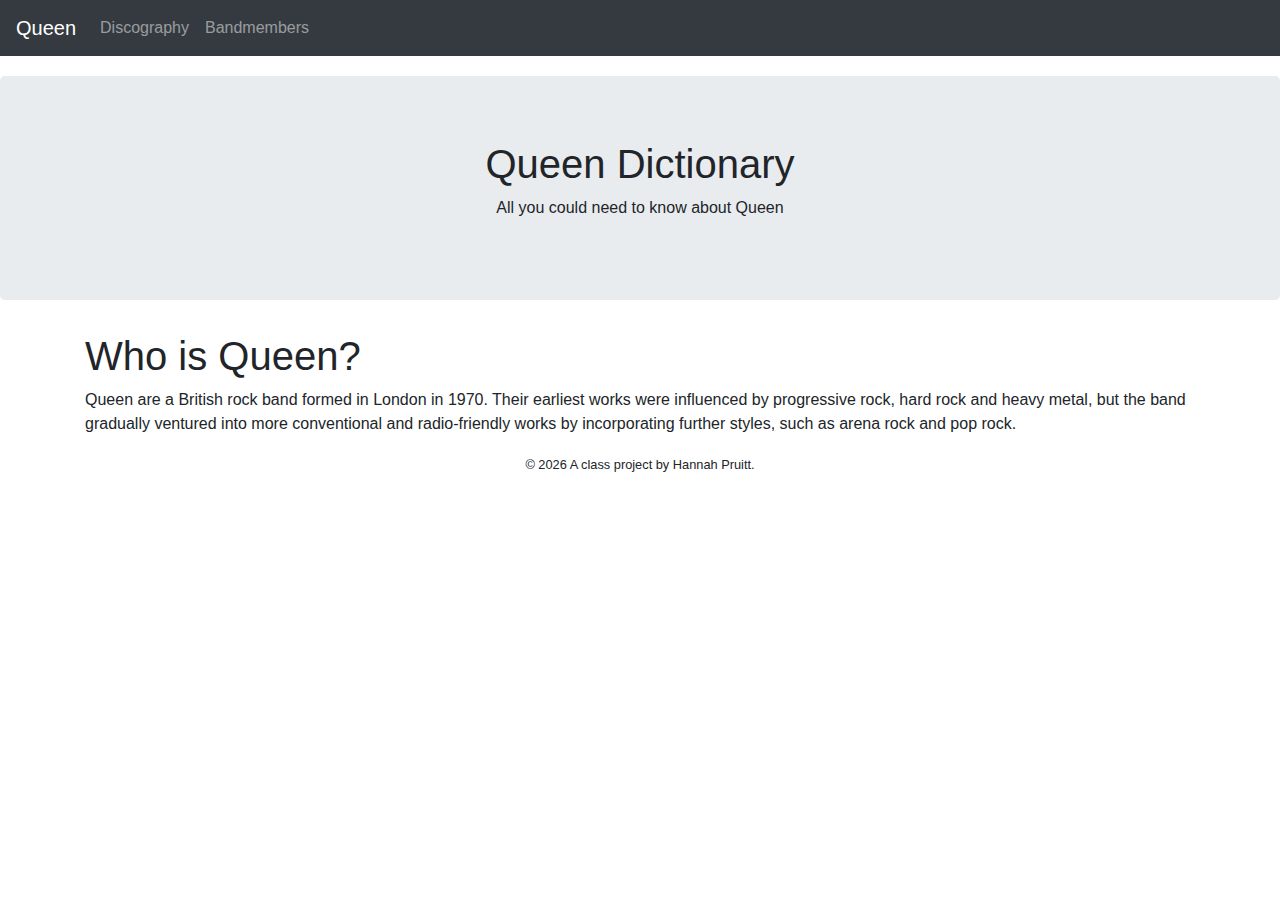
==== docs/index.html @ c2d5596d "my first commit and project check in" ====
<!doctype html>
<html lang="en">
  <!-- A Intro to Coding for Journalists class project -->
  <head>
    <title>Queen | Band Members</title>
    <meta name="description" content="Default description">
    <meta charset="utf-8">
    <meta http-equiv="X-UA-Compatible" content="IE=edge"/>
    <meta name="viewport" content="width=device-width, initial-scale=1, maximum-scale=1">
    <link rel="stylesheet" href="css/main.css">
  </head>
  <body>
    <nav class="navbar navbar-expand-lg navbar-dark bg-dark">
  <a class="navbar-brand" href="index.html">Queen</a>
  <button class="navbar-toggler" type="button" data-toggle="collapse" data-target="#navbarNavDropdown" aria-controls="navbarNavDropdown" aria-expanded="false" aria-label="Toggle navigation">
    <span class="navbar-toggler-icon"></span>
  </button>
  <div class="collapse navbar-collapse" id="navbarNavDropdown">
    <ul class="navbar-nav">
      <li class="nav-item">
         <a class="nav-link" href="discography.html">Discography</a>
      </li>
      <li class="nav-item">
        <a class="nav-link" href="band-members.html">Bandmembers</a>
      </li>
    </ul>
  </div>
</nav>

    <div class="jumbotron banner text-center">
  <h1>Queen Dictionary</h1>
  <p>All you could need to know about Queen</p>
</div>

    
<div class="container">
  <div class="row">
      <div class="col">
          <h1>Who is Queen?</h1>
          <p>Queen are a British rock band formed in London in 1970. Their earliest works were influenced by progressive rock, hard rock and heavy metal, but the band gradually ventured into more conventional and radio-friendly works by incorporating further styles, such as arena rock and pop rock.</p>
    </div>
    </div>
</div>


    <footer>
<p id="legal" class="center-block text-center">
  <small>&copy; <span class="copyright-year"></span>
  A class project by Hannah Pruitt.
</p>
</footer>


    <script src="js/jquery.js"></script>
    <script src="js/popper.js"></script>
    <script src="js/bootstrap.js"></script>
    <script src="js/scripts.js"></script>
  </body>
</html>
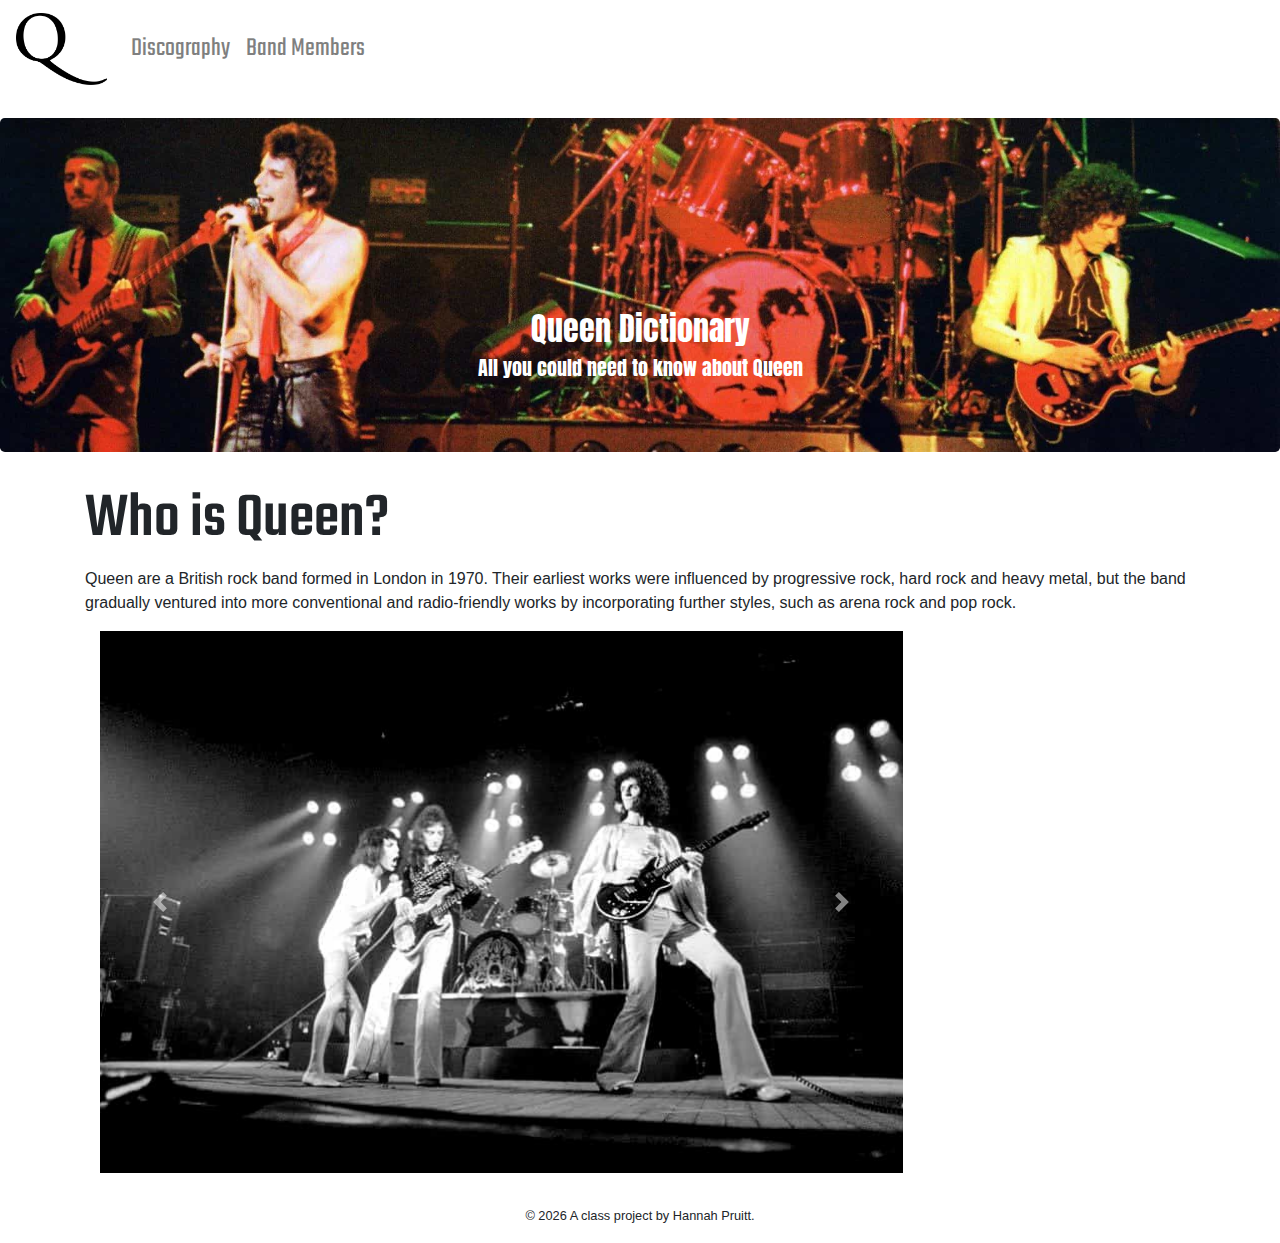
==== commit b2c22750: "added css" ====
--- a/docs/index.html
+++ b/docs/index.html
@@ -1,17 +1,20 @@
 <!doctype html>
 <html lang="en">
   <!-- A Intro to Coding for Journalists class project -->
-  <head>
+  <head> 
     <title>Queen | Band Members</title>
     <meta name="description" content="Default description">
     <meta charset="utf-8">
     <meta http-equiv="X-UA-Compatible" content="IE=edge"/>
     <meta name="viewport" content="width=device-width, initial-scale=1, maximum-scale=1">
     <link rel="stylesheet" href="css/main.css">
+    <link rel="preconnect" href="https://fonts.gstatic.com">
+    <link href="https://fonts.googleapis.com/css2?family=Anton&display=swap" rel="stylesheet">
+    <link href="https://fonts.googleapis.com/css2?family=Teko:wght@300;400&display=swap" rel="stylesheet">
   </head>
   <body>
-    <nav class="navbar navbar-expand-lg navbar-dark bg-dark">
-  <a class="navbar-brand" href="index.html">Queen</a>
+    <nav class="navbar navbar-expand-lg navbar-light bg-white">
+  <a class="navbar-brand" href="index.html"><img src="img/background/q.png" class="img-responsive"></a>
   <button class="navbar-toggler" type="button" data-toggle="collapse" data-target="#navbarNavDropdown" aria-controls="navbarNavDropdown" aria-expanded="false" aria-label="Toggle navigation">
     <span class="navbar-toggler-icon"></span>
   </button>
@@ -21,15 +24,15 @@
          <a class="nav-link" href="discography.html">Discography</a>
       </li>
       <li class="nav-item">
-        <a class="nav-link" href="band-members.html">Bandmembers</a>
+        <a class="nav-link" href="band-members.html">Band Members</a>
       </li>
     </ul>
   </div>
 </nav>
 
     <div class="jumbotron banner text-center">
-  <h1>Queen Dictionary</h1>
-  <p>All you could need to know about Queen</p>
+  <h2>Queen Dictionary</h2>
+  <h5>All you could need to know about Queen</h5>
 </div>
 
     
@@ -39,6 +42,28 @@
           <h1>Who is Queen?</h1>
           <p>Queen are a British rock band formed in London in 1970. Their earliest works were influenced by progressive rock, hard rock and heavy metal, but the band gradually ventured into more conventional and radio-friendly works by incorporating further styles, such as arena rock and pop rock.</p>
     </div>
+    </div>
+  <div class="col-sm col-md-9">
+    <div id="carouselExampleControls" class="carousel slide" data-ride="carousel">
+        <div class="carousel-inner">
+        <div class="carousel-item active">
+            <img class="d-block w-100" src="img/background/queen-band-early.jpg" alt="First slide">
+        </div>
+        <div class="carousel-item">
+            <img class="d-block w-100" src="img/background/queen-band-wallpaper.jpg" alt="Second slide">
+        </div>
+        <div class="carousel-item">
+            <img class="d-block w-100" src="img/background/queen-logo-old.png" alt="Third slide">
+        </div>
+        </div>
+        <a class="carousel-control-prev" href="#carouselExampleControls" role="button" data-slide="prev">
+        <span class="carousel-control-prev-icon" aria-hidden="true"></span>
+        <span class="sr-only">Previous</span>
+        </a>
+        <a class="carousel-control-next" href="#carouselExampleControls" role="button" data-slide="next">
+        <span class="carousel-control-next-icon" aria-hidden="true"></span>
+        <span class="sr-only">Next</span>
+        </a>
     </div>
 </div>
 
--- a/docs/css/main.css
+++ b/docs/css/main.css
@@ -3,5 +3,5 @@
  * Copyright 2011-2020 The Bootstrap Authors
  * Copyright 2011-2020 Twitter, Inc.
  * Licensed under MIT (https://github.com/twbs/bootstrap/blob/main/LICENSE)
- */:root{--blue:#007bff;--indigo:#6610f2;--purple:#6f42c1;--pink:#e83e8c;--red:#dc3545;--orange:#fd7e14;--yellow:#ffc107;--green:#28a745;--teal:#20c997;--cyan:#17a2b8;--white:#fff;--gray:#6c757d;--gray-dark:#343a40;--primary:#007bff;--secondary:#6c757d;--success:#28a745;--info:#17a2b8;--warning:#ffc107;--danger:#dc3545;--light:#f8f9fa;--dark:#343a40;--breakpoint-xs:0;--breakpoint-sm:576px;--breakpoint-md:768px;--breakpoint-lg:992px;--breakpoint-xl:1200px;--font-family-sans-serif:-apple-system,BlinkMacSystemFont,"Segoe UI",Roboto,"Helvetica Neue",Arial,"Noto Sans",sans-serif,"Apple Color Emoji","Segoe UI Emoji","Segoe UI Symbol","Noto Color Emoji";--font-family-monospace:SFMono-Regular,Menlo,Monaco,Consolas,"Liberation Mono","Courier New",monospace}*,:after,:before{box-sizing:border-box}html{font-family:sans-serif;line-height:1.15;-webkit-text-size-adjust:100%;-webkit-tap-highlight-color:rgba(0,0,0,0)}article,aside,figcaption,figure,footer,header,hgroup,main,nav,section{display:block}body{margin:0;font-family:-apple-system,BlinkMacSystemFont,Segoe UI,Roboto,Helvetica Neue,Arial,Noto Sans,sans-serif,Apple Color Emoji,Segoe UI Emoji,Segoe UI Symbol,Noto Color Emoji;font-size:1rem;font-weight:400;line-height:1.5;color:#212529;text-align:left;background-color:#fff}[tabindex="-1"]:focus:not(:focus-visible){outline:0!important}hr{box-sizing:content-box;height:0;overflow:visible}h1,h2,h3,h4,h5,h6{margin-top:0;margin-bottom:.5rem}p{margin-top:0;margin-bottom:1rem}abbr[data-original-title],abbr[title]{text-decoration:underline;-webkit-text-decoration:underline dotted;-moz-text-decoration:underline dotted;text-decoration:underline dotted;cursor:help;border-bottom:0;-webkit-text-decoration-skip-ink:none;text-decoration-skip-ink:none}address{font-style:normal;line-height:inherit}address,dl,ol,ul{margin-bottom:1rem}dl,ol,ul{margin-top:0}ol ol,ol ul,ul ol,ul ul{margin-bottom:0}dt{font-weight:700}dd{margin-bottom:.5rem;margin-left:0}blockquote{margin:0 0 1rem}b,strong{font-weight:bolder}small{font-size:80%}sub,sup{position:relative;font-size:75%;line-height:0;vertical-align:baseline}sub{bottom:-.25em}sup{top:-.5em}a{color:#007bff;text-decoration:none;background-color:transparent}a:hover{color:#0056b3;text-decoration:underline}a:not([href]):not([class]){color:inherit;text-decoration:none}a:not([href]):not([class]):hover{color:inherit;text-decoration:none}code,kbd,pre,samp{font-family:SFMono-Regular,Menlo,Monaco,Consolas,Liberation Mono,Courier New,monospace;font-size:1em}pre{margin-top:0;margin-bottom:1rem;overflow:auto;-ms-overflow-style:scrollbar}figure{margin:0 0 1rem}img{border-style:none}img,svg{vertical-align:middle}svg{overflow:hidden}table{border-collapse:collapse}caption{padding-top:.75rem;padding-bottom:.75rem;color:#6c757d;text-align:left;caption-side:bottom}th{text-align:inherit}label{display:inline-block;margin-bottom:.5rem}button{border-radius:0}button:focus{outline:1px dotted;outline:5px auto -webkit-focus-ring-color}button,input,optgroup,select,textarea{margin:0;font-family:inherit;font-size:inherit;line-height:inherit}button,input{overflow:visible}button,select{text-transform:none}[role=button]{cursor:pointer}select{word-wrap:normal}[type=button],[type=reset],[type=submit],button{-webkit-appearance:button}[type=button]:not(:disabled),[type=reset]:not(:disabled),[type=submit]:not(:disabled),button:not(:disabled){cursor:pointer}[type=button]::-moz-focus-inner,[type=reset]::-moz-focus-inner,[type=submit]::-moz-focus-inner,button::-moz-focus-inner{padding:0;border-style:none}input[type=checkbox],input[type=radio]{box-sizing:border-box;padding:0}textarea{overflow:auto;resize:vertical}fieldset{min-width:0;padding:0;margin:0;border:0}legend{display:block;width:100%;max-width:100%;padding:0;margin-bottom:.5rem;font-size:1.5rem;line-height:inherit;color:inherit;white-space:normal}progress{vertical-align:baseline}[type=number]::-webkit-inner-spin-button,[type=number]::-webkit-outer-spin-button{height:auto}[type=search]{outline-offset:-2px;-webkit-appearance:none}[type=search]::-webkit-search-decoration{-webkit-appearance:none}::-webkit-file-upload-button{font:inherit;-webkit-appearance:button}output{display:inline-block}summary{display:list-item;cursor:pointer}template{display:none}[hidden]{display:none!important}.h1,.h2,.h3,.h4,.h5,.h6,h1,h2,h3,h4,h5,h6{margin-bottom:.5rem;font-weight:500;line-height:1.2}.h1,h1{font-size:2.5rem}.h2,h2{font-size:2rem}.h3,h3{font-size:1.75rem}.h4,h4{font-size:1.5rem}.h5,h5{font-size:1.25rem}.h6,h6{font-size:1rem}.lead{font-size:1.25rem;font-weight:300}.display-1{font-size:6rem}.display-1,.display-2{font-weight:300;line-height:1.2}.display-2{font-size:5.5rem}.display-3{font-size:4.5rem}.display-3,.display-4{font-weight:300;line-height:1.2}.display-4{font-size:3.5rem}hr{margin-top:1rem;margin-bottom:1rem;border:0;border-top:1px solid rgba(0,0,0,.1)}.small,small{font-size:80%;font-weight:400}.mark,mark{padding:.2em;background-color:#fcf8e3}.list-inline,.list-unstyled{padding-left:0;list-style:none}.list-inline-item{display:inline-block}.list-inline-item:not(:last-child){margin-right:.5rem}.initialism{font-size:90%;text-transform:uppercase}.blockquote{margin-bottom:1rem;font-size:1.25rem}.blockquote-footer{display:block;font-size:80%;color:#6c757d}.blockquote-footer:before{content:"\2014\00A0"}.img-fluid,.img-thumbnail{max-width:100%;height:auto}.img-thumbnail{padding:.25rem;background-color:#fff;border:1px solid #dee2e6;border-radius:.25rem}.figure{display:inline-block}.figure-img{margin-bottom:.5rem;line-height:1}.figure-caption{font-size:90%;color:#6c757d}code{font-size:87.5%;color:#e83e8c;word-wrap:break-word}a>code{color:inherit}kbd{padding:.2rem .4rem;font-size:87.5%;color:#fff;background-color:#212529;border-radius:.2rem}kbd kbd{padding:0;font-size:100%;font-weight:700}pre{display:block;font-size:87.5%;color:#212529}pre code{font-size:inherit;color:inherit;word-break:normal}.pre-scrollable{max-height:340px;overflow-y:scroll}.container,.container-fluid,.container-lg,.container-md,.container-sm,.container-xl{width:100%;padding-right:15px;padding-left:15px;margin-right:auto;margin-left:auto}@media (min-width:576px){.container,.container-sm{max-width:540px}}@media (min-width:768px){.container,.container-md,.container-sm{max-width:720px}}@media (min-width:992px){.container,.container-lg,.container-md,.container-sm{max-width:960px}}@media (min-width:1200px){.container,.container-lg,.container-md,.container-sm,.container-xl{max-width:1140px}}.row{display:-webkit-flex;display:-ms-flexbox;display:flex;-webkit-flex-wrap:wrap;-ms-flex-wrap:wrap;flex-wrap:wrap;margin-right:-15px;margin-left:-15px}.no-gutters{margin-right:0;margin-left:0}.no-gutters>.col,.no-gutters>[class*=col-]{padding-right:0;padding-left:0}.col,.col-1,.col-2,.col-3,.col-4,.col-5,.col-6,.col-7,.col-8,.col-9,.col-10,.col-11,.col-12,.col-auto,.col-lg,.col-lg-1,.col-lg-2,.col-lg-3,.col-lg-4,.col-lg-5,.col-lg-6,.col-lg-7,.col-lg-8,.col-lg-9,.col-lg-10,.col-lg-11,.col-lg-12,.col-lg-auto,.col-md,.col-md-1,.col-md-2,.col-md-3,.col-md-4,.col-md-5,.col-md-6,.col-md-7,.col-md-8,.col-md-9,.col-md-10,.col-md-11,.col-md-12,.col-md-auto,.col-sm,.col-sm-1,.col-sm-2,.col-sm-3,.col-sm-4,.col-sm-5,.col-sm-6,.col-sm-7,.col-sm-8,.col-sm-9,.col-sm-10,.col-sm-11,.col-sm-12,.col-sm-auto,.col-xl,.col-xl-1,.col-xl-2,.col-xl-3,.col-xl-4,.col-xl-5,.col-xl-6,.col-xl-7,.col-xl-8,.col-xl-9,.col-xl-10,.col-xl-11,.col-xl-12,.col-xl-auto{position:relative;width:100%;padding-right:15px;padding-left:15px}.col{-webkit-flex-basis:0;-ms-flex-preferred-size:0;flex-basis:0;-webkit-flex-grow:1;-ms-flex-positive:1;flex-grow:1;max-width:100%}.row-cols-1>*{-webkit-flex:0 0 100%;-ms-flex:0 0 100%;flex:0 0 100%;max-width:100%}.row-cols-2>*{-webkit-flex:0 0 50%;-ms-flex:0 0 50%;flex:0 0 50%;max-width:50%}.row-cols-3>*{-webkit-flex:0 0 33.33333%;-ms-flex:0 0 33.33333%;flex:0 0 33.33333%;max-width:33.33333%}.row-cols-4>*{-webkit-flex:0 0 25%;-ms-flex:0 0 25%;flex:0 0 25%;max-width:25%}.row-cols-5>*{-webkit-flex:0 0 20%;-ms-flex:0 0 20%;flex:0 0 20%;max-width:20%}.row-cols-6>*{-webkit-flex:0 0 16.66667%;-ms-flex:0 0 16.66667%;flex:0 0 16.66667%;max-width:16.66667%}.col-auto{-webkit-flex:0 0 auto;-ms-flex:0 0 auto;flex:0 0 auto;width:auto;max-width:100%}.col-1{-webkit-flex:0 0 8.33333%;-ms-flex:0 0 8.33333%;flex:0 0 8.33333%;max-width:8.33333%}.col-2{-webkit-flex:0 0 16.66667%;-ms-flex:0 0 16.66667%;flex:0 0 16.66667%;max-width:16.66667%}.col-3{-webkit-flex:0 0 25%;-ms-flex:0 0 25%;flex:0 0 25%;max-width:25%}.col-4{-webkit-flex:0 0 33.33333%;-ms-flex:0 0 33.33333%;flex:0 0 33.33333%;max-width:33.33333%}.col-5{-webkit-flex:0 0 41.66667%;-ms-flex:0 0 41.66667%;flex:0 0 41.66667%;max-width:41.66667%}.col-6{-webkit-flex:0 0 50%;-ms-flex:0 0 50%;flex:0 0 50%;max-width:50%}.col-7{-webkit-flex:0 0 58.33333%;-ms-flex:0 0 58.33333%;flex:0 0 58.33333%;max-width:58.33333%}.col-8{-webkit-flex:0 0 66.66667%;-ms-flex:0 0 66.66667%;flex:0 0 66.66667%;max-width:66.66667%}.col-9{-webkit-flex:0 0 75%;-ms-flex:0 0 75%;flex:0 0 75%;max-width:75%}.col-10{-webkit-flex:0 0 83.33333%;-ms-flex:0 0 83.33333%;flex:0 0 83.33333%;max-width:83.33333%}.col-11{-webkit-flex:0 0 91.66667%;-ms-flex:0 0 91.66667%;flex:0 0 91.66667%;max-width:91.66667%}.col-12{-webkit-flex:0 0 100%;-ms-flex:0 0 100%;flex:0 0 100%;max-width:100%}.order-first{-webkit-order:-1;-ms-flex-order:-1;order:-1}.order-last{-webkit-order:13;-ms-flex-order:13;order:13}.order-0{-webkit-order:0;-ms-flex-order:0;order:0}.order-1{-webkit-order:1;-ms-flex-order:1;order:1}.order-2{-webkit-order:2;-ms-flex-order:2;order:2}.order-3{-webkit-order:3;-ms-flex-order:3;order:3}.order-4{-webkit-order:4;-ms-flex-order:4;order:4}.order-5{-webkit-order:5;-ms-flex-order:5;order:5}.order-6{-webkit-order:6;-ms-flex-order:6;order:6}.order-7{-webkit-order:7;-ms-flex-order:7;order:7}.order-8{-webkit-order:8;-ms-flex-order:8;order:8}.order-9{-webkit-order:9;-ms-flex-order:9;order:9}.order-10{-webkit-order:10;-ms-flex-order:10;order:10}.order-11{-webkit-order:11;-ms-flex-order:11;order:11}.order-12{-webkit-order:12;-ms-flex-order:12;order:12}.offset-1{margin-left:8.33333%}.offset-2{margin-left:16.66667%}.offset-3{margin-left:25%}.offset-4{margin-left:33.33333%}.offset-5{margin-left:41.66667%}.offset-6{margin-left:50%}.offset-7{margin-left:58.33333%}.offset-8{margin-left:66.66667%}.offset-9{margin-left:75%}.offset-10{margin-left:83.33333%}.offset-11{margin-left:91.66667%}@media (min-width:576px){.col-sm{-webkit-flex-basis:0;-ms-flex-preferred-size:0;flex-basis:0;-webkit-flex-grow:1;-ms-flex-positive:1;flex-grow:1;max-width:100%}.row-cols-sm-1>*{-webkit-flex:0 0 100%;-ms-flex:0 0 100%;flex:0 0 100%;max-width:100%}.row-cols-sm-2>*{-webkit-flex:0 0 50%;-ms-flex:0 0 50%;flex:0 0 50%;max-width:50%}.row-cols-sm-3>*{-webkit-flex:0 0 33.33333%;-ms-flex:0 0 33.33333%;flex:0 0 33.33333%;max-width:33.33333%}.row-cols-sm-4>*{-webkit-flex:0 0 25%;-ms-flex:0 0 25%;flex:0 0 25%;max-width:25%}.row-cols-sm-5>*{-webkit-flex:0 0 20%;-ms-flex:0 0 20%;flex:0 0 20%;max-width:20%}.row-cols-sm-6>*{-webkit-flex:0 0 16.66667%;-ms-flex:0 0 16.66667%;flex:0 0 16.66667%;max-width:16.66667%}.col-sm-auto{-webkit-flex:0 0 auto;-ms-flex:0 0 auto;flex:0 0 auto;width:auto;max-width:100%}.col-sm-1{-webkit-flex:0 0 8.33333%;-ms-flex:0 0 8.33333%;flex:0 0 8.33333%;max-width:8.33333%}.col-sm-2{-webkit-flex:0 0 16.66667%;-ms-flex:0 0 16.66667%;flex:0 0 16.66667%;max-width:16.66667%}.col-sm-3{-webkit-flex:0 0 25%;-ms-flex:0 0 25%;flex:0 0 25%;max-width:25%}.col-sm-4{-webkit-flex:0 0 33.33333%;-ms-flex:0 0 33.33333%;flex:0 0 33.33333%;max-width:33.33333%}.col-sm-5{-webkit-flex:0 0 41.66667%;-ms-flex:0 0 41.66667%;flex:0 0 41.66667%;max-width:41.66667%}.col-sm-6{-webkit-flex:0 0 50%;-ms-flex:0 0 50%;flex:0 0 50%;max-width:50%}.col-sm-7{-webkit-flex:0 0 58.33333%;-ms-flex:0 0 58.33333%;flex:0 0 58.33333%;max-width:58.33333%}.col-sm-8{-webkit-flex:0 0 66.66667%;-ms-flex:0 0 66.66667%;flex:0 0 66.66667%;max-width:66.66667%}.col-sm-9{-webkit-flex:0 0 75%;-ms-flex:0 0 75%;flex:0 0 75%;max-width:75%}.col-sm-10{-webkit-flex:0 0 83.33333%;-ms-flex:0 0 83.33333%;flex:0 0 83.33333%;max-width:83.33333%}.col-sm-11{-webkit-flex:0 0 91.66667%;-ms-flex:0 0 91.66667%;flex:0 0 91.66667%;max-width:91.66667%}.col-sm-12{-webkit-flex:0 0 100%;-ms-flex:0 0 100%;flex:0 0 100%;max-width:100%}.order-sm-first{-webkit-order:-1;-ms-flex-order:-1;order:-1}.order-sm-last{-webkit-order:13;-ms-flex-order:13;order:13}.order-sm-0{-webkit-order:0;-ms-flex-order:0;order:0}.order-sm-1{-webkit-order:1;-ms-flex-order:1;order:1}.order-sm-2{-webkit-order:2;-ms-flex-order:2;order:2}.order-sm-3{-webkit-order:3;-ms-flex-order:3;order:3}.order-sm-4{-webkit-order:4;-ms-flex-order:4;order:4}.order-sm-5{-webkit-order:5;-ms-flex-order:5;order:5}.order-sm-6{-webkit-order:6;-ms-flex-order:6;order:6}.order-sm-7{-webkit-order:7;-ms-flex-order:7;order:7}.order-sm-8{-webkit-order:8;-ms-flex-order:8;order:8}.order-sm-9{-webkit-order:9;-ms-flex-order:9;order:9}.order-sm-10{-webkit-order:10;-ms-flex-order:10;order:10}.order-sm-11{-webkit-order:11;-ms-flex-order:11;order:11}.order-sm-12{-webkit-order:12;-ms-flex-order:12;order:12}.offset-sm-0{margin-left:0}.offset-sm-1{margin-left:8.33333%}.offset-sm-2{margin-left:16.66667%}.offset-sm-3{margin-left:25%}.offset-sm-4{margin-left:33.33333%}.offset-sm-5{margin-left:41.66667%}.offset-sm-6{margin-left:50%}.offset-sm-7{margin-left:58.33333%}.offset-sm-8{margin-left:66.66667%}.offset-sm-9{margin-left:75%}.offset-sm-10{margin-left:83.33333%}.offset-sm-11{margin-left:91.66667%}}@media (min-width:768px){.col-md{-webkit-flex-basis:0;-ms-flex-preferred-size:0;flex-basis:0;-webkit-flex-grow:1;-ms-flex-positive:1;flex-grow:1;max-width:100%}.row-cols-md-1>*{-webkit-flex:0 0 100%;-ms-flex:0 0 100%;flex:0 0 100%;max-width:100%}.row-cols-md-2>*{-webkit-flex:0 0 50%;-ms-flex:0 0 50%;flex:0 0 50%;max-width:50%}.row-cols-md-3>*{-webkit-flex:0 0 33.33333%;-ms-flex:0 0 33.33333%;flex:0 0 33.33333%;max-width:33.33333%}.row-cols-md-4>*{-webkit-flex:0 0 25%;-ms-flex:0 0 25%;flex:0 0 25%;max-width:25%}.row-cols-md-5>*{-webkit-flex:0 0 20%;-ms-flex:0 0 20%;flex:0 0 20%;max-width:20%}.row-cols-md-6>*{-webkit-flex:0 0 16.66667%;-ms-flex:0 0 16.66667%;flex:0 0 16.66667%;max-width:16.66667%}.col-md-auto{-webkit-flex:0 0 auto;-ms-flex:0 0 auto;flex:0 0 auto;width:auto;max-width:100%}.col-md-1{-webkit-flex:0 0 8.33333%;-ms-flex:0 0 8.33333%;flex:0 0 8.33333%;max-width:8.33333%}.col-md-2{-webkit-flex:0 0 16.66667%;-ms-flex:0 0 16.66667%;flex:0 0 16.66667%;max-width:16.66667%}.col-md-3{-webkit-flex:0 0 25%;-ms-flex:0 0 25%;flex:0 0 25%;max-width:25%}.col-md-4{-webkit-flex:0 0 33.33333%;-ms-flex:0 0 33.33333%;flex:0 0 33.33333%;max-width:33.33333%}.col-md-5{-webkit-flex:0 0 41.66667%;-ms-flex:0 0 41.66667%;flex:0 0 41.66667%;max-width:41.66667%}.col-md-6{-webkit-flex:0 0 50%;-ms-flex:0 0 50%;flex:0 0 50%;max-width:50%}.col-md-7{-webkit-flex:0 0 58.33333%;-ms-flex:0 0 58.33333%;flex:0 0 58.33333%;max-width:58.33333%}.col-md-8{-webkit-flex:0 0 66.66667%;-ms-flex:0 0 66.66667%;flex:0 0 66.66667%;max-width:66.66667%}.col-md-9{-webkit-flex:0 0 75%;-ms-flex:0 0 75%;flex:0 0 75%;max-width:75%}.col-md-10{-webkit-flex:0 0 83.33333%;-ms-flex:0 0 83.33333%;flex:0 0 83.33333%;max-width:83.33333%}.col-md-11{-webkit-flex:0 0 91.66667%;-ms-flex:0 0 91.66667%;flex:0 0 91.66667%;max-width:91.66667%}.col-md-12{-webkit-flex:0 0 100%;-ms-flex:0 0 100%;flex:0 0 100%;max-width:100%}.order-md-first{-webkit-order:-1;-ms-flex-order:-1;order:-1}.order-md-last{-webkit-order:13;-ms-flex-order:13;order:13}.order-md-0{-webkit-order:0;-ms-flex-order:0;order:0}.order-md-1{-webkit-order:1;-ms-flex-order:1;order:1}.order-md-2{-webkit-order:2;-ms-flex-order:2;order:2}.order-md-3{-webkit-order:3;-ms-flex-order:3;order:3}.order-md-4{-webkit-order:4;-ms-flex-order:4;order:4}.order-md-5{-webkit-order:5;-ms-flex-order:5;order:5}.order-md-6{-webkit-order:6;-ms-flex-order:6;order:6}.order-md-7{-webkit-order:7;-ms-flex-order:7;order:7}.order-md-8{-webkit-order:8;-ms-flex-order:8;order:8}.order-md-9{-webkit-order:9;-ms-flex-order:9;order:9}.order-md-10{-webkit-order:10;-ms-flex-order:10;order:10}.order-md-11{-webkit-order:11;-ms-flex-order:11;order:11}.order-md-12{-webkit-order:12;-ms-flex-order:12;order:12}.offset-md-0{margin-left:0}.offset-md-1{margin-left:8.33333%}.offset-md-2{margin-left:16.66667%}.offset-md-3{margin-left:25%}.offset-md-4{margin-left:33.33333%}.offset-md-5{margin-left:41.66667%}.offset-md-6{margin-left:50%}.offset-md-7{margin-left:58.33333%}.offset-md-8{margin-left:66.66667%}.offset-md-9{margin-left:75%}.offset-md-10{margin-left:83.33333%}.offset-md-11{margin-left:91.66667%}}@media (min-width:992px){.col-lg{-webkit-flex-basis:0;-ms-flex-preferred-size:0;flex-basis:0;-webkit-flex-grow:1;-ms-flex-positive:1;flex-grow:1;max-width:100%}.row-cols-lg-1>*{-webkit-flex:0 0 100%;-ms-flex:0 0 100%;flex:0 0 100%;max-width:100%}.row-cols-lg-2>*{-webkit-flex:0 0 50%;-ms-flex:0 0 50%;flex:0 0 50%;max-width:50%}.row-cols-lg-3>*{-webkit-flex:0 0 33.33333%;-ms-flex:0 0 33.33333%;flex:0 0 33.33333%;max-width:33.33333%}.row-cols-lg-4>*{-webkit-flex:0 0 25%;-ms-flex:0 0 25%;flex:0 0 25%;max-width:25%}.row-cols-lg-5>*{-webkit-flex:0 0 20%;-ms-flex:0 0 20%;flex:0 0 20%;max-width:20%}.row-cols-lg-6>*{-webkit-flex:0 0 16.66667%;-ms-flex:0 0 16.66667%;flex:0 0 16.66667%;max-width:16.66667%}.col-lg-auto{-webkit-flex:0 0 auto;-ms-flex:0 0 auto;flex:0 0 auto;width:auto;max-width:100%}.col-lg-1{-webkit-flex:0 0 8.33333%;-ms-flex:0 0 8.33333%;flex:0 0 8.33333%;max-width:8.33333%}.col-lg-2{-webkit-flex:0 0 16.66667%;-ms-flex:0 0 16.66667%;flex:0 0 16.66667%;max-width:16.66667%}.col-lg-3{-webkit-flex:0 0 25%;-ms-flex:0 0 25%;flex:0 0 25%;max-width:25%}.col-lg-4{-webkit-flex:0 0 33.33333%;-ms-flex:0 0 33.33333%;flex:0 0 33.33333%;max-width:33.33333%}.col-lg-5{-webkit-flex:0 0 41.66667%;-ms-flex:0 0 41.66667%;flex:0 0 41.66667%;max-width:41.66667%}.col-lg-6{-webkit-flex:0 0 50%;-ms-flex:0 0 50%;flex:0 0 50%;max-width:50%}.col-lg-7{-webkit-flex:0 0 58.33333%;-ms-flex:0 0 58.33333%;flex:0 0 58.33333%;max-width:58.33333%}.col-lg-8{-webkit-flex:0 0 66.66667%;-ms-flex:0 0 66.66667%;flex:0 0 66.66667%;max-width:66.66667%}.col-lg-9{-webkit-flex:0 0 75%;-ms-flex:0 0 75%;flex:0 0 75%;max-width:75%}.col-lg-10{-webkit-flex:0 0 83.33333%;-ms-flex:0 0 83.33333%;flex:0 0 83.33333%;max-width:83.33333%}.col-lg-11{-webkit-flex:0 0 91.66667%;-ms-flex:0 0 91.66667%;flex:0 0 91.66667%;max-width:91.66667%}.col-lg-12{-webkit-flex:0 0 100%;-ms-flex:0 0 100%;flex:0 0 100%;max-width:100%}.order-lg-first{-webkit-order:-1;-ms-flex-order:-1;order:-1}.order-lg-last{-webkit-order:13;-ms-flex-order:13;order:13}.order-lg-0{-webkit-order:0;-ms-flex-order:0;order:0}.order-lg-1{-webkit-order:1;-ms-flex-order:1;order:1}.order-lg-2{-webkit-order:2;-ms-flex-order:2;order:2}.order-lg-3{-webkit-order:3;-ms-flex-order:3;order:3}.order-lg-4{-webkit-order:4;-ms-flex-order:4;order:4}.order-lg-5{-webkit-order:5;-ms-flex-order:5;order:5}.order-lg-6{-webkit-order:6;-ms-flex-order:6;order:6}.order-lg-7{-webkit-order:7;-ms-flex-order:7;order:7}.order-lg-8{-webkit-order:8;-ms-flex-order:8;order:8}.order-lg-9{-webkit-order:9;-ms-flex-order:9;order:9}.order-lg-10{-webkit-order:10;-ms-flex-order:10;order:10}.order-lg-11{-webkit-order:11;-ms-flex-order:11;order:11}.order-lg-12{-webkit-order:12;-ms-flex-order:12;order:12}.offset-lg-0{margin-left:0}.offset-lg-1{margin-left:8.33333%}.offset-lg-2{margin-left:16.66667%}.offset-lg-3{margin-left:25%}.offset-lg-4{margin-left:33.33333%}.offset-lg-5{margin-left:41.66667%}.offset-lg-6{margin-left:50%}.offset-lg-7{margin-left:58.33333%}.offset-lg-8{margin-left:66.66667%}.offset-lg-9{margin-left:75%}.offset-lg-10{margin-left:83.33333%}.offset-lg-11{margin-left:91.66667%}}@media (min-width:1200px){.col-xl{-webkit-flex-basis:0;-ms-flex-preferred-size:0;flex-basis:0;-webkit-flex-grow:1;-ms-flex-positive:1;flex-grow:1;max-width:100%}.row-cols-xl-1>*{-webkit-flex:0 0 100%;-ms-flex:0 0 100%;flex:0 0 100%;max-width:100%}.row-cols-xl-2>*{-webkit-flex:0 0 50%;-ms-flex:0 0 50%;flex:0 0 50%;max-width:50%}.row-cols-xl-3>*{-webkit-flex:0 0 33.33333%;-ms-flex:0 0 33.33333%;flex:0 0 33.33333%;max-width:33.33333%}.row-cols-xl-4>*{-webkit-flex:0 0 25%;-ms-flex:0 0 25%;flex:0 0 25%;max-width:25%}.row-cols-xl-5>*{-webkit-flex:0 0 20%;-ms-flex:0 0 20%;flex:0 0 20%;max-width:20%}.row-cols-xl-6>*{-webkit-flex:0 0 16.66667%;-ms-flex:0 0 16.66667%;flex:0 0 16.66667%;max-width:16.66667%}.col-xl-auto{-webkit-flex:0 0 auto;-ms-flex:0 0 auto;flex:0 0 auto;width:auto;max-width:100%}.col-xl-1{-webkit-flex:0 0 8.33333%;-ms-flex:0 0 8.33333%;flex:0 0 8.33333%;max-width:8.33333%}.col-xl-2{-webkit-flex:0 0 16.66667%;-ms-flex:0 0 16.66667%;flex:0 0 16.66667%;max-width:16.66667%}.col-xl-3{-webkit-flex:0 0 25%;-ms-flex:0 0 25%;flex:0 0 25%;max-width:25%}.col-xl-4{-webkit-flex:0 0 33.33333%;-ms-flex:0 0 33.33333%;flex:0 0 33.33333%;max-width:33.33333%}.col-xl-5{-webkit-flex:0 0 41.66667%;-ms-flex:0 0 41.66667%;flex:0 0 41.66667%;max-width:41.66667%}.col-xl-6{-webkit-flex:0 0 50%;-ms-flex:0 0 50%;flex:0 0 50%;max-width:50%}.col-xl-7{-webkit-flex:0 0 58.33333%;-ms-flex:0 0 58.33333%;flex:0 0 58.33333%;max-width:58.33333%}.col-xl-8{-webkit-flex:0 0 66.66667%;-ms-flex:0 0 66.66667%;flex:0 0 66.66667%;max-width:66.66667%}.col-xl-9{-webkit-flex:0 0 75%;-ms-flex:0 0 75%;flex:0 0 75%;max-width:75%}.col-xl-10{-webkit-flex:0 0 83.33333%;-ms-flex:0 0 83.33333%;flex:0 0 83.33333%;max-width:83.33333%}.col-xl-11{-webkit-flex:0 0 91.66667%;-ms-flex:0 0 91.66667%;flex:0 0 91.66667%;max-width:91.66667%}.col-xl-12{-webkit-flex:0 0 100%;-ms-flex:0 0 100%;flex:0 0 100%;max-width:100%}.order-xl-first{-webkit-order:-1;-ms-flex-order:-1;order:-1}.order-xl-last{-webkit-order:13;-ms-flex-order:13;order:13}.order-xl-0{-webkit-order:0;-ms-flex-order:0;order:0}.order-xl-1{-webkit-order:1;-ms-flex-order:1;order:1}.order-xl-2{-webkit-order:2;-ms-flex-order:2;order:2}.order-xl-3{-webkit-order:3;-ms-flex-order:3;order:3}.order-xl-4{-webkit-order:4;-ms-flex-order:4;order:4}.order-xl-5{-webkit-order:5;-ms-flex-order:5;order:5}.order-xl-6{-webkit-order:6;-ms-flex-order:6;order:6}.order-xl-7{-webkit-order:7;-ms-flex-order:7;order:7}.order-xl-8{-webkit-order:8;-ms-flex-order:8;order:8}.order-xl-9{-webkit-order:9;-ms-flex-order:9;order:9}.order-xl-10{-webkit-order:10;-ms-flex-order:10;order:10}.order-xl-11{-webkit-order:11;-ms-flex-order:11;order:11}.order-xl-12{-webkit-order:12;-ms-flex-order:12;order:12}.offset-xl-0{margin-left:0}.offset-xl-1{margin-left:8.33333%}.offset-xl-2{margin-left:16.66667%}.offset-xl-3{margin-left:25%}.offset-xl-4{margin-left:33.33333%}.offset-xl-5{margin-left:41.66667%}.offset-xl-6{margin-left:50%}.offset-xl-7{margin-left:58.33333%}.offset-xl-8{margin-left:66.66667%}.offset-xl-9{margin-left:75%}.offset-xl-10{margin-left:83.33333%}.offset-xl-11{margin-left:91.66667%}}.table{width:100%;margin-bottom:1rem;color:#212529}.table td,.table th{padding:.75rem;vertical-align:top;border-top:1px solid #dee2e6}.table thead th{vertical-align:bottom;border-bottom:2px solid #dee2e6}.table tbody+tbody{border-top:2px solid #dee2e6}.table-sm td,.table-sm th{padding:.3rem}.table-bordered,.table-bordered td,.table-bordered th{border:1px solid #dee2e6}.table-bordered thead td,.table-bordered thead th{border-bottom-width:2px}.table-borderless tbody+tbody,.table-borderless td,.table-borderless th,.table-borderless thead th{border:0}.table-striped tbody tr:nth-of-type(odd){background-color:rgba(0,0,0,.05)}.table-hover tbody tr:hover{color:#212529;background-color:rgba(0,0,0,.075)}.table-primary,.table-primary>td,.table-primary>th{background-color:#b8daff}.table-primary tbody+tbody,.table-primary td,.table-primary th,.table-primary thead th{border-color:#7abaff}.table-hover .table-primary:hover{background-color:#9fcdff}.table-hover .table-primary:hover>td,.table-hover .table-primary:hover>th{background-color:#9fcdff}.table-secondary,.table-secondary>td,.table-secondary>th{background-color:#d6d8db}.table-secondary tbody+tbody,.table-secondary td,.table-secondary th,.table-secondary thead th{border-color:#b3b7bb}.table-hover .table-secondary:hover{background-color:#c8cbcf}.table-hover .table-secondary:hover>td,.table-hover .table-secondary:hover>th{background-color:#c8cbcf}.table-success,.table-success>td,.table-success>th{background-color:#c3e6cb}.table-success tbody+tbody,.table-success td,.table-success th,.table-success thead th{border-color:#8fd19e}.table-hover .table-success:hover{background-color:#b1dfbb}.table-hover .table-success:hover>td,.table-hover .table-success:hover>th{background-color:#b1dfbb}.table-info,.table-info>td,.table-info>th{background-color:#bee5eb}.table-info tbody+tbody,.table-info td,.table-info th,.table-info thead th{border-color:#86cfda}.table-hover .table-info:hover{background-color:#abdde5}.table-hover .table-info:hover>td,.table-hover .table-info:hover>th{background-color:#abdde5}.table-warning,.table-warning>td,.table-warning>th{background-color:#ffeeba}.table-warning tbody+tbody,.table-warning td,.table-warning th,.table-warning thead th{border-color:#ffdf7e}.table-hover .table-warning:hover{background-color:#ffe8a1}.table-hover .table-warning:hover>td,.table-hover .table-warning:hover>th{background-color:#ffe8a1}.table-danger,.table-danger>td,.table-danger>th{background-color:#f5c6cb}.table-danger tbody+tbody,.table-danger td,.table-danger th,.table-danger thead th{border-color:#ed969e}.table-hover .table-danger:hover{background-color:#f1b0b7}.table-hover .table-danger:hover>td,.table-hover .table-danger:hover>th{background-color:#f1b0b7}.table-light,.table-light>td,.table-light>th{background-color:#fdfdfe}.table-light tbody+tbody,.table-light td,.table-light th,.table-light thead th{border-color:#fbfcfc}.table-hover .table-light:hover{background-color:#ececf6}.table-hover .table-light:hover>td,.table-hover .table-light:hover>th{background-color:#ececf6}.table-dark,.table-dark>td,.table-dark>th{background-color:#c6c8ca}.table-dark tbody+tbody,.table-dark td,.table-dark th,.table-dark thead th{border-color:#95999c}.table-hover .table-dark:hover{background-color:#b9bbbe}.table-hover .table-dark:hover>td,.table-hover .table-dark:hover>th{background-color:#b9bbbe}.table-active,.table-active>td,.table-active>th{background-color:rgba(0,0,0,.075)}.table-hover .table-active:hover{background-color:rgba(0,0,0,.075)}.table-hover .table-active:hover>td,.table-hover .table-active:hover>th{background-color:rgba(0,0,0,.075)}.table .thead-dark th{color:#fff;background-color:#343a40;border-color:#454d55}.table .thead-light th{color:#495057;background-color:#e9ecef;border-color:#dee2e6}.table-dark{color:#fff;background-color:#343a40}.table-dark td,.table-dark th,.table-dark thead th{border-color:#454d55}.table-dark.table-bordered{border:0}.table-dark.table-striped tbody tr:nth-of-type(odd){background-color:hsla(0,0%,100%,.05)}.table-dark.table-hover tbody tr:hover{color:#fff;background-color:hsla(0,0%,100%,.075)}@media (max-width:575.98px){.table-responsive-sm{display:block;width:100%;overflow-x:auto;-webkit-overflow-scrolling:touch}.table-responsive-sm>.table-bordered{border:0}}@media (max-width:767.98px){.table-responsive-md{display:block;width:100%;overflow-x:auto;-webkit-overflow-scrolling:touch}.table-responsive-md>.table-bordered{border:0}}@media (max-width:991.98px){.table-responsive-lg{display:block;width:100%;overflow-x:auto;-webkit-overflow-scrolling:touch}.table-responsive-lg>.table-bordered{border:0}}@media (max-width:1199.98px){.table-responsive-xl{display:block;width:100%;overflow-x:auto;-webkit-overflow-scrolling:touch}.table-responsive-xl>.table-bordered{border:0}}.table-responsive{display:block;width:100%;overflow-x:auto;-webkit-overflow-scrolling:touch}.table-responsive>.table-bordered{border:0}.form-control{display:block;width:100%;height:calc(1.5em + .75rem + 2px);padding:.375rem .75rem;font-size:1rem;font-weight:400;line-height:1.5;color:#495057;background-color:#fff;background-clip:padding-box;border:1px solid #ced4da;border-radius:.25rem;transition:border-color .15s ease-in-out,box-shadow .15s ease-in-out}@media (prefers-reduced-motion:reduce){.form-control{transition:none}}.form-control::-ms-expand{background-color:transparent;border:0}.form-control:-moz-focusring{color:transparent;text-shadow:0 0 0 #495057}.form-control:focus{color:#495057;background-color:#fff;border-color:#80bdff;outline:0;box-shadow:0 0 0 .2rem rgba(0,123,255,.25)}.form-control::-webkit-input-placeholder{color:#6c757d;opacity:1}.form-control::-moz-placeholder{color:#6c757d;opacity:1}.form-control:-ms-input-placeholder{color:#6c757d;opacity:1}.form-control::-ms-input-placeholder{color:#6c757d;opacity:1}.form-control::placeholder{color:#6c757d;opacity:1}.form-control:disabled,.form-control[readonly]{background-color:#e9ecef;opacity:1}input[type=date].form-control,input[type=datetime-local].form-control,input[type=month].form-control,input[type=time].form-control{-webkit-appearance:none;-moz-appearance:none;appearance:none}select.form-control:focus::-ms-value{color:#495057;background-color:#fff}.form-control-file,.form-control-range{display:block;width:100%}.col-form-label{padding-top:calc(.375rem + 1px);padding-bottom:calc(.375rem + 1px);margin-bottom:0;font-size:inherit;line-height:1.5}.col-form-label-lg{padding-top:calc(.5rem + 1px);padding-bottom:calc(.5rem + 1px);font-size:1.25rem;line-height:1.5}.col-form-label-sm{padding-top:calc(.25rem + 1px);padding-bottom:calc(.25rem + 1px);font-size:.875rem;line-height:1.5}.form-control-plaintext{display:block;width:100%;padding:.375rem 0;margin-bottom:0;font-size:1rem;line-height:1.5;color:#212529;background-color:transparent;border:solid transparent;border-width:1px 0}.form-control-plaintext.form-control-lg,.form-control-plaintext.form-control-sm{padding-right:0;padding-left:0}.form-control-sm{height:calc(1.5em + .5rem + 2px);padding:.25rem .5rem;font-size:.875rem;line-height:1.5;border-radius:.2rem}.form-control-lg{height:calc(1.5em + 1rem + 2px);padding:.5rem 1rem;font-size:1.25rem;line-height:1.5;border-radius:.3rem}select.form-control[multiple],select.form-control[size]{height:auto}textarea.form-control{height:auto}.form-group{margin-bottom:1rem}.form-text{display:block;margin-top:.25rem}.form-row{display:-webkit-flex;display:-ms-flexbox;display:flex;-webkit-flex-wrap:wrap;-ms-flex-wrap:wrap;flex-wrap:wrap;margin-right:-5px;margin-left:-5px}.form-row>.col,.form-row>[class*=col-]{padding-right:5px;padding-left:5px}.form-check{position:relative;display:block;padding-left:1.25rem}.form-check-input{position:absolute;margin-top:.3rem;margin-left:-1.25rem}.form-check-input:disabled~.form-check-label,.form-check-input[disabled]~.form-check-label{color:#6c757d}.form-check-label{margin-bottom:0}.form-check-inline{display:-webkit-inline-flex;display:-ms-inline-flexbox;display:inline-flex;-webkit-align-items:center;-ms-flex-align:center;align-items:center;padding-left:0;margin-right:.75rem}.form-check-inline .form-check-input{position:static;margin-top:0;margin-right:.3125rem;margin-left:0}.valid-feedback{display:none;width:100%;margin-top:.25rem;font-size:80%;color:#28a745}.valid-tooltip{position:absolute;top:100%;left:0;z-index:5;display:none;max-width:100%;padding:.25rem .5rem;margin-top:.1rem;font-size:.875rem;line-height:1.5;color:#fff;background-color:rgba(40,167,69,.9);border-radius:.25rem}.is-valid~.valid-feedback,.is-valid~.valid-tooltip,.was-validated :valid~.valid-feedback,.was-validated :valid~.valid-tooltip{display:block}.form-control.is-valid,.was-validated .form-control:valid{border-color:#28a745;padding-right:calc(1.5em + .75rem);background-image:url("data:image/svg+xml;charset=utf-8,%3Csvg xmlns='http://www.w3.org/2000/svg' width='8' height='8'%3E%3Cpath fill='%2328a745' d='M2.3 6.73L.6 4.53c-.4-1.04.46-1.4 1.1-.8l1.1 1.4 3.4-3.8c.6-.63 1.6-.27 1.2.7l-4 4.6c-.43.5-.8.4-1.1.1z'/%3E%3C/svg%3E");background-repeat:no-repeat;background-position:right calc(.375em + .1875rem) center;background-size:calc(.75em + .375rem) calc(.75em + .375rem)}.form-control.is-valid:focus,.was-validated .form-control:valid:focus{border-color:#28a745;box-shadow:0 0 0 .2rem rgba(40,167,69,.25)}.was-validated textarea.form-control:valid,textarea.form-control.is-valid{padding-right:calc(1.5em + .75rem);background-position:top calc(.375em + .1875rem) right calc(.375em + .1875rem)}.custom-select.is-valid,.was-validated .custom-select:valid{border-color:#28a745;padding-right:calc(.75em + 2.3125rem);background:url("data:image/svg+xml;charset=utf-8,%3Csvg xmlns='http://www.w3.org/2000/svg' width='4' height='5'%3E%3Cpath fill='%23343a40' d='M2 0L0 2h4zm0 5L0 3h4z'/%3E%3C/svg%3E") no-repeat right .75rem center/8px 10px,url("data:image/svg+xml;charset=utf-8,%3Csvg xmlns='http://www.w3.org/2000/svg' width='8' height='8'%3E%3Cpath fill='%2328a745' d='M2.3 6.73L.6 4.53c-.4-1.04.46-1.4 1.1-.8l1.1 1.4 3.4-3.8c.6-.63 1.6-.27 1.2.7l-4 4.6c-.43.5-.8.4-1.1.1z'/%3E%3C/svg%3E") #fff no-repeat center right 1.75rem/calc(.75em + .375rem) calc(.75em + .375rem)}.custom-select.is-valid:focus,.was-validated .custom-select:valid:focus{border-color:#28a745;box-shadow:0 0 0 .2rem rgba(40,167,69,.25)}.form-check-input.is-valid~.form-check-label,.was-validated .form-check-input:valid~.form-check-label{color:#28a745}.form-check-input.is-valid~.valid-feedback,.form-check-input.is-valid~.valid-tooltip,.was-validated .form-check-input:valid~.valid-feedback,.was-validated .form-check-input:valid~.valid-tooltip{display:block}.custom-control-input.is-valid~.custom-control-label,.was-validated .custom-control-input:valid~.custom-control-label{color:#28a745}.custom-control-input.is-valid~.custom-control-label:before,.was-validated .custom-control-input:valid~.custom-control-label:before{border-color:#28a745}.custom-control-input.is-valid:checked~.custom-control-label:before,.was-validated .custom-control-input:valid:checked~.custom-control-label:before{border-color:#34ce57;background-color:#34ce57}.custom-control-input.is-valid:focus~.custom-control-label:before,.was-validated .custom-control-input:valid:focus~.custom-control-label:before{box-shadow:0 0 0 .2rem rgba(40,167,69,.25)}.custom-control-input.is-valid:focus:not(:checked)~.custom-control-label:before,.was-validated .custom-control-input:valid:focus:not(:checked)~.custom-control-label:before{border-color:#28a745}.custom-file-input.is-valid~.custom-file-label,.was-validated .custom-file-input:valid~.custom-file-label{border-color:#28a745}.custom-file-input.is-valid:focus~.custom-file-label,.was-validated .custom-file-input:valid:focus~.custom-file-label{border-color:#28a745;box-shadow:0 0 0 .2rem rgba(40,167,69,.25)}.invalid-feedback{display:none;width:100%;margin-top:.25rem;font-size:80%;color:#dc3545}.invalid-tooltip{position:absolute;top:100%;left:0;z-index:5;display:none;max-width:100%;padding:.25rem .5rem;margin-top:.1rem;font-size:.875rem;line-height:1.5;color:#fff;background-color:rgba(220,53,69,.9);border-radius:.25rem}.is-invalid~.invalid-feedback,.is-invalid~.invalid-tooltip,.was-validated :invalid~.invalid-feedback,.was-validated :invalid~.invalid-tooltip{display:block}.form-control.is-invalid,.was-validated .form-control:invalid{border-color:#dc3545;padding-right:calc(1.5em + .75rem);background-image:url("data:image/svg+xml;charset=utf-8,%3Csvg xmlns='http://www.w3.org/2000/svg' width='12' height='12' fill='none' stroke='%23dc3545'%3E%3Ccircle cx='6' cy='6' r='4.5'/%3E%3Cpath stroke-linejoin='round' d='M5.8 3.6h.4L6 6.5z'/%3E%3Ccircle cx='6' cy='8.2' r='.6' fill='%23dc3545' stroke='none'/%3E%3C/svg%3E");background-repeat:no-repeat;background-position:right calc(.375em + .1875rem) center;background-size:calc(.75em + .375rem) calc(.75em + .375rem)}.form-control.is-invalid:focus,.was-validated .form-control:invalid:focus{border-color:#dc3545;box-shadow:0 0 0 .2rem rgba(220,53,69,.25)}.was-validated textarea.form-control:invalid,textarea.form-control.is-invalid{padding-right:calc(1.5em + .75rem);background-position:top calc(.375em + .1875rem) right calc(.375em + .1875rem)}.custom-select.is-invalid,.was-validated .custom-select:invalid{border-color:#dc3545;padding-right:calc(.75em + 2.3125rem);background:url("data:image/svg+xml;charset=utf-8,%3Csvg xmlns='http://www.w3.org/2000/svg' width='4' height='5'%3E%3Cpath fill='%23343a40' d='M2 0L0 2h4zm0 5L0 3h4z'/%3E%3C/svg%3E") no-repeat right .75rem center/8px 10px,url("data:image/svg+xml;charset=utf-8,%3Csvg xmlns='http://www.w3.org/2000/svg' width='12' height='12' fill='none' stroke='%23dc3545'%3E%3Ccircle cx='6' cy='6' r='4.5'/%3E%3Cpath stroke-linejoin='round' d='M5.8 3.6h.4L6 6.5z'/%3E%3Ccircle cx='6' cy='8.2' r='.6' fill='%23dc3545' stroke='none'/%3E%3C/svg%3E") #fff no-repeat center right 1.75rem/calc(.75em + .375rem) calc(.75em + .375rem)}.custom-select.is-invalid:focus,.was-validated .custom-select:invalid:focus{border-color:#dc3545;box-shadow:0 0 0 .2rem rgba(220,53,69,.25)}.form-check-input.is-invalid~.form-check-label,.was-validated .form-check-input:invalid~.form-check-label{color:#dc3545}.form-check-input.is-invalid~.invalid-feedback,.form-check-input.is-invalid~.invalid-tooltip,.was-validated .form-check-input:invalid~.invalid-feedback,.was-validated .form-check-input:invalid~.invalid-tooltip{display:block}.custom-control-input.is-invalid~.custom-control-label,.was-validated .custom-control-input:invalid~.custom-control-label{color:#dc3545}.custom-control-input.is-invalid~.custom-control-label:before,.was-validated .custom-control-input:invalid~.custom-control-label:before{border-color:#dc3545}.custom-control-input.is-invalid:checked~.custom-control-label:before,.was-validated .custom-control-input:invalid:checked~.custom-control-label:before{border-color:#e4606d;background-color:#e4606d}.custom-control-input.is-invalid:focus~.custom-control-label:before,.was-validated .custom-control-input:invalid:focus~.custom-control-label:before{box-shadow:0 0 0 .2rem rgba(220,53,69,.25)}.custom-control-input.is-invalid:focus:not(:checked)~.custom-control-label:before,.was-validated .custom-control-input:invalid:focus:not(:checked)~.custom-control-label:before{border-color:#dc3545}.custom-file-input.is-invalid~.custom-file-label,.was-validated .custom-file-input:invalid~.custom-file-label{border-color:#dc3545}.custom-file-input.is-invalid:focus~.custom-file-label,.was-validated .custom-file-input:invalid:focus~.custom-file-label{border-color:#dc3545;box-shadow:0 0 0 .2rem rgba(220,53,69,.25)}.form-inline{display:-webkit-flex;display:-ms-flexbox;display:flex;-webkit-flex-flow:row wrap;-ms-flex-flow:row wrap;flex-flow:row wrap;-webkit-align-items:center;-ms-flex-align:center;align-items:center}.form-inline .form-check{width:100%}@media (min-width:576px){.form-inline label{-ms-flex-align:center;-webkit-justify-content:center;-ms-flex-pack:center;justify-content:center}.form-inline .form-group,.form-inline label{display:-webkit-flex;display:-ms-flexbox;display:flex;-webkit-align-items:center;align-items:center;margin-bottom:0}.form-inline .form-group{-webkit-flex:0 0 auto;-ms-flex:0 0 auto;flex:0 0 auto;-webkit-flex-flow:row wrap;-ms-flex-flow:row wrap;flex-flow:row wrap;-ms-flex-align:center}.form-inline .form-control{display:inline-block;width:auto;vertical-align:middle}.form-inline .form-control-plaintext{display:inline-block}.form-inline .custom-select,.form-inline .input-group{width:auto}.form-inline .form-check{display:-webkit-flex;display:-ms-flexbox;display:flex;-webkit-align-items:center;-ms-flex-align:center;align-items:center;-webkit-justify-content:center;-ms-flex-pack:center;justify-content:center;width:auto;padding-left:0}.form-inline .form-check-input{position:relative;-webkit-flex-shrink:0;-ms-flex-negative:0;flex-shrink:0;margin-top:0;margin-right:.25rem;margin-left:0}.form-inline .custom-control{-webkit-align-items:center;-ms-flex-align:center;align-items:center;-webkit-justify-content:center;-ms-flex-pack:center;justify-content:center}.form-inline .custom-control-label{margin-bottom:0}}.btn{display:inline-block;font-weight:400;color:#212529;text-align:center;vertical-align:middle;-webkit-user-select:none;-moz-user-select:none;-ms-user-select:none;user-select:none;background-color:transparent;border:1px solid transparent;padding:.375rem .75rem;font-size:1rem;line-height:1.5;border-radius:.25rem;transition:color .15s ease-in-out,background-color .15s ease-in-out,border-color .15s ease-in-out,box-shadow .15s ease-in-out}@media (prefers-reduced-motion:reduce){.btn{transition:none}}.btn:hover{color:#212529;text-decoration:none}.btn.focus,.btn:focus{outline:0;box-shadow:0 0 0 .2rem rgba(0,123,255,.25)}.btn.disabled,.btn:disabled{opacity:.65}.btn:not(:disabled):not(.disabled){cursor:pointer}a.btn.disabled,fieldset:disabled a.btn{pointer-events:none}.btn-primary{color:#fff;background-color:#007bff;border-color:#007bff}.btn-primary:hover{color:#fff;background-color:#0069d9;border-color:#0062cc}.btn-primary.focus,.btn-primary:focus{color:#fff;background-color:#0069d9;border-color:#0062cc;box-shadow:0 0 0 .2rem rgba(38,143,255,.5)}.btn-primary.disabled,.btn-primary:disabled{color:#fff;background-color:#007bff;border-color:#007bff}.btn-primary:not(:disabled):not(.disabled).active,.btn-primary:not(:disabled):not(.disabled):active,.show>.btn-primary.dropdown-toggle{color:#fff;background-color:#0062cc;border-color:#005cbf}.btn-primary:not(:disabled):not(.disabled).active:focus,.btn-primary:not(:disabled):not(.disabled):active:focus,.show>.btn-primary.dropdown-toggle:focus{box-shadow:0 0 0 .2rem rgba(38,143,255,.5)}.btn-secondary{color:#fff;background-color:#6c757d;border-color:#6c757d}.btn-secondary:hover{color:#fff;background-color:#5a6268;border-color:#545b62}.btn-secondary.focus,.btn-secondary:focus{color:#fff;background-color:#5a6268;border-color:#545b62;box-shadow:0 0 0 .2rem rgba(130,138,145,.5)}.btn-secondary.disabled,.btn-secondary:disabled{color:#fff;background-color:#6c757d;border-color:#6c757d}.btn-secondary:not(:disabled):not(.disabled).active,.btn-secondary:not(:disabled):not(.disabled):active,.show>.btn-secondary.dropdown-toggle{color:#fff;background-color:#545b62;border-color:#4e555b}.btn-secondary:not(:disabled):not(.disabled).active:focus,.btn-secondary:not(:disabled):not(.disabled):active:focus,.show>.btn-secondary.dropdown-toggle:focus{box-shadow:0 0 0 .2rem rgba(130,138,145,.5)}.btn-success{color:#fff;background-color:#28a745;border-color:#28a745}.btn-success:hover{color:#fff;background-color:#218838;border-color:#1e7e34}.btn-success.focus,.btn-success:focus{color:#fff;background-color:#218838;border-color:#1e7e34;box-shadow:0 0 0 .2rem rgba(72,180,97,.5)}.btn-success.disabled,.btn-success:disabled{color:#fff;background-color:#28a745;border-color:#28a745}.btn-success:not(:disabled):not(.disabled).active,.btn-success:not(:disabled):not(.disabled):active,.show>.btn-success.dropdown-toggle{color:#fff;background-color:#1e7e34;border-color:#1c7430}.btn-success:not(:disabled):not(.disabled).active:focus,.btn-success:not(:disabled):not(.disabled):active:focus,.show>.btn-success.dropdown-toggle:focus{box-shadow:0 0 0 .2rem rgba(72,180,97,.5)}.btn-info{color:#fff;background-color:#17a2b8;border-color:#17a2b8}.btn-info:hover{color:#fff;background-color:#138496;border-color:#117a8b}.btn-info.focus,.btn-info:focus{color:#fff;background-color:#138496;border-color:#117a8b;box-shadow:0 0 0 .2rem rgba(58,176,195,.5)}.btn-info.disabled,.btn-info:disabled{color:#fff;background-color:#17a2b8;border-color:#17a2b8}.btn-info:not(:disabled):not(.disabled).active,.btn-info:not(:disabled):not(.disabled):active,.show>.btn-info.dropdown-toggle{color:#fff;background-color:#117a8b;border-color:#10707f}.btn-info:not(:disabled):not(.disabled).active:focus,.btn-info:not(:disabled):not(.disabled):active:focus,.show>.btn-info.dropdown-toggle:focus{box-shadow:0 0 0 .2rem rgba(58,176,195,.5)}.btn-warning{color:#212529;background-color:#ffc107;border-color:#ffc107}.btn-warning:hover{color:#212529;background-color:#e0a800;border-color:#d39e00}.btn-warning.focus,.btn-warning:focus{color:#212529;background-color:#e0a800;border-color:#d39e00;box-shadow:0 0 0 .2rem rgba(222,170,12,.5)}.btn-warning.disabled,.btn-warning:disabled{color:#212529;background-color:#ffc107;border-color:#ffc107}.btn-warning:not(:disabled):not(.disabled).active,.btn-warning:not(:disabled):not(.disabled):active,.show>.btn-warning.dropdown-toggle{color:#212529;background-color:#d39e00;border-color:#c69500}.btn-warning:not(:disabled):not(.disabled).active:focus,.btn-warning:not(:disabled):not(.disabled):active:focus,.show>.btn-warning.dropdown-toggle:focus{box-shadow:0 0 0 .2rem rgba(222,170,12,.5)}.btn-danger{color:#fff;background-color:#dc3545;border-color:#dc3545}.btn-danger:hover{color:#fff;background-color:#c82333;border-color:#bd2130}.btn-danger.focus,.btn-danger:focus{color:#fff;background-color:#c82333;border-color:#bd2130;box-shadow:0 0 0 .2rem rgba(225,83,97,.5)}.btn-danger.disabled,.btn-danger:disabled{color:#fff;background-color:#dc3545;border-color:#dc3545}.btn-danger:not(:disabled):not(.disabled).active,.btn-danger:not(:disabled):not(.disabled):active,.show>.btn-danger.dropdown-toggle{color:#fff;background-color:#bd2130;border-color:#b21f2d}.btn-danger:not(:disabled):not(.disabled).active:focus,.btn-danger:not(:disabled):not(.disabled):active:focus,.show>.btn-danger.dropdown-toggle:focus{box-shadow:0 0 0 .2rem rgba(225,83,97,.5)}.btn-light{color:#212529;background-color:#f8f9fa;border-color:#f8f9fa}.btn-light:hover{color:#212529;background-color:#e2e6ea;border-color:#dae0e5}.btn-light.focus,.btn-light:focus{color:#212529;background-color:#e2e6ea;border-color:#dae0e5;box-shadow:0 0 0 .2rem rgba(216,217,219,.5)}.btn-light.disabled,.btn-light:disabled{color:#212529;background-color:#f8f9fa;border-color:#f8f9fa}.btn-light:not(:disabled):not(.disabled).active,.btn-light:not(:disabled):not(.disabled):active,.show>.btn-light.dropdown-toggle{color:#212529;background-color:#dae0e5;border-color:#d3d9df}.btn-light:not(:disabled):not(.disabled).active:focus,.btn-light:not(:disabled):not(.disabled):active:focus,.show>.btn-light.dropdown-toggle:focus{box-shadow:0 0 0 .2rem rgba(216,217,219,.5)}.btn-dark{color:#fff;background-color:#343a40;border-color:#343a40}.btn-dark:hover{color:#fff;background-color:#23272b;border-color:#1d2124}.btn-dark.focus,.btn-dark:focus{color:#fff;background-color:#23272b;border-color:#1d2124;box-shadow:0 0 0 .2rem rgba(82,88,93,.5)}.btn-dark.disabled,.btn-dark:disabled{color:#fff;background-color:#343a40;border-color:#343a40}.btn-dark:not(:disabled):not(.disabled).active,.btn-dark:not(:disabled):not(.disabled):active,.show>.btn-dark.dropdown-toggle{color:#fff;background-color:#1d2124;border-color:#171a1d}.btn-dark:not(:disabled):not(.disabled).active:focus,.btn-dark:not(:disabled):not(.disabled):active:focus,.show>.btn-dark.dropdown-toggle:focus{box-shadow:0 0 0 .2rem rgba(82,88,93,.5)}.btn-outline-primary{color:#007bff;border-color:#007bff}.btn-outline-primary:hover{color:#fff;background-color:#007bff;border-color:#007bff}.btn-outline-primary.focus,.btn-outline-primary:focus{box-shadow:0 0 0 .2rem rgba(0,123,255,.5)}.btn-outline-primary.disabled,.btn-outline-primary:disabled{color:#007bff;background-color:transparent}.btn-outline-primary:not(:disabled):not(.disabled).active,.btn-outline-primary:not(:disabled):not(.disabled):active,.show>.btn-outline-primary.dropdown-toggle{color:#fff;background-color:#007bff;border-color:#007bff}.btn-outline-primary:not(:disabled):not(.disabled).active:focus,.btn-outline-primary:not(:disabled):not(.disabled):active:focus,.show>.btn-outline-primary.dropdown-toggle:focus{box-shadow:0 0 0 .2rem rgba(0,123,255,.5)}.btn-outline-secondary{color:#6c757d;border-color:#6c757d}.btn-outline-secondary:hover{color:#fff;background-color:#6c757d;border-color:#6c757d}.btn-outline-secondary.focus,.btn-outline-secondary:focus{box-shadow:0 0 0 .2rem rgba(108,117,125,.5)}.btn-outline-secondary.disabled,.btn-outline-secondary:disabled{color:#6c757d;background-color:transparent}.btn-outline-secondary:not(:disabled):not(.disabled).active,.btn-outline-secondary:not(:disabled):not(.disabled):active,.show>.btn-outline-secondary.dropdown-toggle{color:#fff;background-color:#6c757d;border-color:#6c757d}.btn-outline-secondary:not(:disabled):not(.disabled).active:focus,.btn-outline-secondary:not(:disabled):not(.disabled):active:focus,.show>.btn-outline-secondary.dropdown-toggle:focus{box-shadow:0 0 0 .2rem rgba(108,117,125,.5)}.btn-outline-success{color:#28a745;border-color:#28a745}.btn-outline-success:hover{color:#fff;background-color:#28a745;border-color:#28a745}.btn-outline-success.focus,.btn-outline-success:focus{box-shadow:0 0 0 .2rem rgba(40,167,69,.5)}.btn-outline-success.disabled,.btn-outline-success:disabled{color:#28a745;background-color:transparent}.btn-outline-success:not(:disabled):not(.disabled).active,.btn-outline-success:not(:disabled):not(.disabled):active,.show>.btn-outline-success.dropdown-toggle{color:#fff;background-color:#28a745;border-color:#28a745}.btn-outline-success:not(:disabled):not(.disabled).active:focus,.btn-outline-success:not(:disabled):not(.disabled):active:focus,.show>.btn-outline-success.dropdown-toggle:focus{box-shadow:0 0 0 .2rem rgba(40,167,69,.5)}.btn-outline-info{color:#17a2b8;border-color:#17a2b8}.btn-outline-info:hover{color:#fff;background-color:#17a2b8;border-color:#17a2b8}.btn-outline-info.focus,.btn-outline-info:focus{box-shadow:0 0 0 .2rem rgba(23,162,184,.5)}.btn-outline-info.disabled,.btn-outline-info:disabled{color:#17a2b8;background-color:transparent}.btn-outline-info:not(:disabled):not(.disabled).active,.btn-outline-info:not(:disabled):not(.disabled):active,.show>.btn-outline-info.dropdown-toggle{color:#fff;background-color:#17a2b8;border-color:#17a2b8}.btn-outline-info:not(:disabled):not(.disabled).active:focus,.btn-outline-info:not(:disabled):not(.disabled):active:focus,.show>.btn-outline-info.dropdown-toggle:focus{box-shadow:0 0 0 .2rem rgba(23,162,184,.5)}.btn-outline-warning{color:#ffc107;border-color:#ffc107}.btn-outline-warning:hover{color:#212529;background-color:#ffc107;border-color:#ffc107}.btn-outline-warning.focus,.btn-outline-warning:focus{box-shadow:0 0 0 .2rem rgba(255,193,7,.5)}.btn-outline-warning.disabled,.btn-outline-warning:disabled{color:#ffc107;background-color:transparent}.btn-outline-warning:not(:disabled):not(.disabled).active,.btn-outline-warning:not(:disabled):not(.disabled):active,.show>.btn-outline-warning.dropdown-toggle{color:#212529;background-color:#ffc107;border-color:#ffc107}.btn-outline-warning:not(:disabled):not(.disabled).active:focus,.btn-outline-warning:not(:disabled):not(.disabled):active:focus,.show>.btn-outline-warning.dropdown-toggle:focus{box-shadow:0 0 0 .2rem rgba(255,193,7,.5)}.btn-outline-danger{color:#dc3545;border-color:#dc3545}.btn-outline-danger:hover{color:#fff;background-color:#dc3545;border-color:#dc3545}.btn-outline-danger.focus,.btn-outline-danger:focus{box-shadow:0 0 0 .2rem rgba(220,53,69,.5)}.btn-outline-danger.disabled,.btn-outline-danger:disabled{color:#dc3545;background-color:transparent}.btn-outline-danger:not(:disabled):not(.disabled).active,.btn-outline-danger:not(:disabled):not(.disabled):active,.show>.btn-outline-danger.dropdown-toggle{color:#fff;background-color:#dc3545;border-color:#dc3545}.btn-outline-danger:not(:disabled):not(.disabled).active:focus,.btn-outline-danger:not(:disabled):not(.disabled):active:focus,.show>.btn-outline-danger.dropdown-toggle:focus{box-shadow:0 0 0 .2rem rgba(220,53,69,.5)}.btn-outline-light{color:#f8f9fa;border-color:#f8f9fa}.btn-outline-light:hover{color:#212529;background-color:#f8f9fa;border-color:#f8f9fa}.btn-outline-light.focus,.btn-outline-light:focus{box-shadow:0 0 0 .2rem rgba(248,249,250,.5)}.btn-outline-light.disabled,.btn-outline-light:disabled{color:#f8f9fa;background-color:transparent}.btn-outline-light:not(:disabled):not(.disabled).active,.btn-outline-light:not(:disabled):not(.disabled):active,.show>.btn-outline-light.dropdown-toggle{color:#212529;background-color:#f8f9fa;border-color:#f8f9fa}.btn-outline-light:not(:disabled):not(.disabled).active:focus,.btn-outline-light:not(:disabled):not(.disabled):active:focus,.show>.btn-outline-light.dropdown-toggle:focus{box-shadow:0 0 0 .2rem rgba(248,249,250,.5)}.btn-outline-dark{color:#343a40;border-color:#343a40}.btn-outline-dark:hover{color:#fff;background-color:#343a40;border-color:#343a40}.btn-outline-dark.focus,.btn-outline-dark:focus{box-shadow:0 0 0 .2rem rgba(52,58,64,.5)}.btn-outline-dark.disabled,.btn-outline-dark:disabled{color:#343a40;background-color:transparent}.btn-outline-dark:not(:disabled):not(.disabled).active,.btn-outline-dark:not(:disabled):not(.disabled):active,.show>.btn-outline-dark.dropdown-toggle{color:#fff;background-color:#343a40;border-color:#343a40}.btn-outline-dark:not(:disabled):not(.disabled).active:focus,.btn-outline-dark:not(:disabled):not(.disabled):active:focus,.show>.btn-outline-dark.dropdown-toggle:focus{box-shadow:0 0 0 .2rem rgba(52,58,64,.5)}.btn-link{font-weight:400;color:#007bff;text-decoration:none}.btn-link:hover{color:#0056b3;text-decoration:underline}.btn-link.focus,.btn-link:focus{text-decoration:underline}.btn-link.disabled,.btn-link:disabled{color:#6c757d;pointer-events:none}.btn-group-lg>.btn,.btn-lg{padding:.5rem 1rem;font-size:1.25rem;line-height:1.5;border-radius:.3rem}.btn-group-sm>.btn,.btn-sm{padding:.25rem .5rem;font-size:.875rem;line-height:1.5;border-radius:.2rem}.btn-block{display:block;width:100%}.btn-block+.btn-block{margin-top:.5rem}input[type=button].btn-block,input[type=reset].btn-block,input[type=submit].btn-block{width:100%}.fade{transition:opacity .15s linear}@media (prefers-reduced-motion:reduce){.fade{transition:none}}.fade:not(.show){opacity:0}.collapse:not(.show){display:none}.collapsing{position:relative;height:0;overflow:hidden;transition:height .35s ease}@media (prefers-reduced-motion:reduce){.collapsing{transition:none}}.dropdown,.dropleft,.dropright,.dropup{position:relative}.dropdown-toggle{white-space:nowrap}.dropdown-toggle:after{display:inline-block;margin-left:.255em;vertical-align:.255em;content:"";border-top:.3em solid;border-right:.3em solid transparent;border-bottom:0;border-left:.3em solid transparent}.dropdown-toggle:empty:after{margin-left:0}.dropdown-menu{position:absolute;top:100%;left:0;z-index:1000;display:none;float:left;min-width:10rem;padding:.5rem 0;margin:.125rem 0 0;font-size:1rem;color:#212529;text-align:left;list-style:none;background-color:#fff;background-clip:padding-box;border:1px solid rgba(0,0,0,.15);border-radius:.25rem}.dropdown-menu-left{right:auto;left:0}.dropdown-menu-right{right:0;left:auto}@media (min-width:576px){.dropdown-menu-sm-left{right:auto;left:0}.dropdown-menu-sm-right{right:0;left:auto}}@media (min-width:768px){.dropdown-menu-md-left{right:auto;left:0}.dropdown-menu-md-right{right:0;left:auto}}@media (min-width:992px){.dropdown-menu-lg-left{right:auto;left:0}.dropdown-menu-lg-right{right:0;left:auto}}@media (min-width:1200px){.dropdown-menu-xl-left{right:auto;left:0}.dropdown-menu-xl-right{right:0;left:auto}}.dropup .dropdown-menu{top:auto;bottom:100%;margin-top:0;margin-bottom:.125rem}.dropup .dropdown-toggle:after{display:inline-block;margin-left:.255em;vertical-align:.255em;content:"";border-top:0;border-right:.3em solid transparent;border-bottom:.3em solid;border-left:.3em solid transparent}.dropup .dropdown-toggle:empty:after{margin-left:0}.dropright .dropdown-menu{top:0;right:auto;left:100%;margin-top:0;margin-left:.125rem}.dropright .dropdown-toggle:after{display:inline-block;margin-left:.255em;vertical-align:.255em;content:"";border-top:.3em solid transparent;border-right:0;border-bottom:.3em solid transparent;border-left:.3em solid}.dropright .dropdown-toggle:empty:after{margin-left:0}.dropright .dropdown-toggle:after{vertical-align:0}.dropleft .dropdown-menu{top:0;right:100%;left:auto;margin-top:0;margin-right:.125rem}.dropleft .dropdown-toggle:after{display:inline-block;margin-left:.255em;vertical-align:.255em;content:""}.dropleft .dropdown-toggle:after{display:none}.dropleft .dropdown-toggle:before{display:inline-block;margin-right:.255em;vertical-align:.255em;content:"";border-top:.3em solid transparent;border-right:.3em solid;border-bottom:.3em solid transparent}.dropleft .dropdown-toggle:empty:after{margin-left:0}.dropleft .dropdown-toggle:before{vertical-align:0}.dropdown-menu[x-placement^=bottom],.dropdown-menu[x-placement^=left],.dropdown-menu[x-placement^=right],.dropdown-menu[x-placement^=top]{right:auto;bottom:auto}.dropdown-divider{height:0;margin:.5rem 0;overflow:hidden;border-top:1px solid #e9ecef}.dropdown-item{display:block;width:100%;padding:.25rem 1.5rem;clear:both;font-weight:400;color:#212529;text-align:inherit;white-space:nowrap;background-color:transparent;border:0}.dropdown-item:focus,.dropdown-item:hover{color:#16181b;text-decoration:none;background-color:#f8f9fa}.dropdown-item.active,.dropdown-item:active{color:#fff;text-decoration:none;background-color:#007bff}.dropdown-item.disabled,.dropdown-item:disabled{color:#6c757d;pointer-events:none;background-color:transparent}.dropdown-menu.show{display:block}.dropdown-header{display:block;padding:.5rem 1.5rem;margin-bottom:0;font-size:.875rem;color:#6c757d;white-space:nowrap}.dropdown-item-text{display:block;padding:.25rem 1.5rem;color:#212529}.btn-group,.btn-group-vertical{position:relative;display:-webkit-inline-flex;display:-ms-inline-flexbox;display:inline-flex;vertical-align:middle}.btn-group-vertical>.btn,.btn-group>.btn{position:relative;-webkit-flex:1 1 auto;-ms-flex:1 1 auto;flex:1 1 auto}.btn-group-vertical>.btn:hover,.btn-group>.btn:hover{z-index:1}.btn-group-vertical>.btn.active,.btn-group-vertical>.btn:active,.btn-group-vertical>.btn:focus,.btn-group>.btn.active,.btn-group>.btn:active,.btn-group>.btn:focus{z-index:1}.btn-toolbar{display:-webkit-flex;display:-ms-flexbox;display:flex;-webkit-flex-wrap:wrap;-ms-flex-wrap:wrap;flex-wrap:wrap;-webkit-justify-content:flex-start;-ms-flex-pack:start;justify-content:flex-start}.btn-toolbar .input-group{width:auto}.btn-group>.btn-group:not(:first-child),.btn-group>.btn:not(:first-child){margin-left:-1px}.btn-group>.btn-group:not(:last-child)>.btn,.btn-group>.btn:not(:last-child):not(.dropdown-toggle){border-top-right-radius:0;border-bottom-right-radius:0}.btn-group>.btn-group:not(:first-child)>.btn,.btn-group>.btn:not(:first-child){border-top-left-radius:0;border-bottom-left-radius:0}.dropdown-toggle-split{padding-right:.5625rem;padding-left:.5625rem}.dropdown-toggle-split:after,.dropright .dropdown-toggle-split:after,.dropup .dropdown-toggle-split:after{margin-left:0}.dropleft .dropdown-toggle-split:before{margin-right:0}.btn-group-sm>.btn+.dropdown-toggle-split,.btn-sm+.dropdown-toggle-split{padding-right:.375rem;padding-left:.375rem}.btn-group-lg>.btn+.dropdown-toggle-split,.btn-lg+.dropdown-toggle-split{padding-right:.75rem;padding-left:.75rem}.btn-group-vertical{-webkit-flex-direction:column;-ms-flex-direction:column;flex-direction:column;-webkit-align-items:flex-start;-ms-flex-align:start;align-items:flex-start;-webkit-justify-content:center;-ms-flex-pack:center;justify-content:center}.btn-group-vertical>.btn,.btn-group-vertical>.btn-group{width:100%}.btn-group-vertical>.btn-group:not(:first-child),.btn-group-vertical>.btn:not(:first-child){margin-top:-1px}.btn-group-vertical>.btn-group:not(:last-child)>.btn,.btn-group-vertical>.btn:not(:last-child):not(.dropdown-toggle){border-bottom-right-radius:0;border-bottom-left-radius:0}.btn-group-vertical>.btn-group:not(:first-child)>.btn,.btn-group-vertical>.btn:not(:first-child){border-top-left-radius:0;border-top-right-radius:0}.btn-group-toggle>.btn,.btn-group-toggle>.btn-group>.btn{margin-bottom:0}.btn-group-toggle>.btn-group>.btn input[type=checkbox],.btn-group-toggle>.btn-group>.btn input[type=radio],.btn-group-toggle>.btn input[type=checkbox],.btn-group-toggle>.btn input[type=radio]{position:absolute;clip:rect(0,0,0,0);pointer-events:none}.input-group{position:relative;display:-webkit-flex;display:-ms-flexbox;display:flex;-webkit-flex-wrap:wrap;-ms-flex-wrap:wrap;flex-wrap:wrap;-webkit-align-items:stretch;-ms-flex-align:stretch;align-items:stretch;width:100%}.input-group>.custom-file,.input-group>.custom-select,.input-group>.form-control,.input-group>.form-control-plaintext{position:relative;-webkit-flex:1 1 auto;-ms-flex:1 1 auto;flex:1 1 auto;width:1%;min-width:0;margin-bottom:0}.input-group>.custom-file+.custom-file,.input-group>.custom-file+.custom-select,.input-group>.custom-file+.form-control,.input-group>.custom-select+.custom-file,.input-group>.custom-select+.custom-select,.input-group>.custom-select+.form-control,.input-group>.form-control+.custom-file,.input-group>.form-control+.custom-select,.input-group>.form-control+.form-control,.input-group>.form-control-plaintext+.custom-file,.input-group>.form-control-plaintext+.custom-select,.input-group>.form-control-plaintext+.form-control{margin-left:-1px}.input-group>.custom-file .custom-file-input:focus~.custom-file-label,.input-group>.custom-select:focus,.input-group>.form-control:focus{z-index:3}.input-group>.custom-file .custom-file-input:focus{z-index:4}.input-group>.custom-select:not(:last-child),.input-group>.form-control:not(:last-child){border-top-right-radius:0;border-bottom-right-radius:0}.input-group>.custom-select:not(:first-child),.input-group>.form-control:not(:first-child){border-top-left-radius:0;border-bottom-left-radius:0}.input-group>.custom-file{display:-webkit-flex;display:-ms-flexbox;display:flex;-webkit-align-items:center;-ms-flex-align:center;align-items:center}.input-group>.custom-file:not(:last-child) .custom-file-label,.input-group>.custom-file:not(:last-child) .custom-file-label:after{border-top-right-radius:0;border-bottom-right-radius:0}.input-group>.custom-file:not(:first-child) .custom-file-label{border-top-left-radius:0;border-bottom-left-radius:0}.input-group-append,.input-group-prepend{display:-webkit-flex;display:-ms-flexbox;display:flex}.input-group-append .btn,.input-group-prepend .btn{position:relative;z-index:2}.input-group-append .btn:focus,.input-group-prepend .btn:focus{z-index:3}.input-group-append .btn+.btn,.input-group-append .btn+.input-group-text,.input-group-append .input-group-text+.btn,.input-group-append .input-group-text+.input-group-text,.input-group-prepend .btn+.btn,.input-group-prepend .btn+.input-group-text,.input-group-prepend .input-group-text+.btn,.input-group-prepend .input-group-text+.input-group-text{margin-left:-1px}.input-group-prepend{margin-right:-1px}.input-group-append{margin-left:-1px}.input-group-text{display:-webkit-flex;display:-ms-flexbox;display:flex;-webkit-align-items:center;-ms-flex-align:center;align-items:center;padding:.375rem .75rem;margin-bottom:0;font-size:1rem;font-weight:400;line-height:1.5;color:#495057;text-align:center;white-space:nowrap;background-color:#e9ecef;border:1px solid #ced4da;border-radius:.25rem}.input-group-text input[type=checkbox],.input-group-text input[type=radio]{margin-top:0}.input-group-lg>.custom-select,.input-group-lg>.form-control:not(textarea){height:calc(1.5em + 1rem + 2px)}.input-group-lg>.custom-select,.input-group-lg>.form-control,.input-group-lg>.input-group-append>.btn,.input-group-lg>.input-group-append>.input-group-text,.input-group-lg>.input-group-prepend>.btn,.input-group-lg>.input-group-prepend>.input-group-text{padding:.5rem 1rem;font-size:1.25rem;line-height:1.5;border-radius:.3rem}.input-group-sm>.custom-select,.input-group-sm>.form-control:not(textarea){height:calc(1.5em + .5rem + 2px)}.input-group-sm>.custom-select,.input-group-sm>.form-control,.input-group-sm>.input-group-append>.btn,.input-group-sm>.input-group-append>.input-group-text,.input-group-sm>.input-group-prepend>.btn,.input-group-sm>.input-group-prepend>.input-group-text{padding:.25rem .5rem;font-size:.875rem;line-height:1.5;border-radius:.2rem}.input-group-lg>.custom-select,.input-group-sm>.custom-select{padding-right:1.75rem}.input-group>.input-group-append:last-child>.btn:not(:last-child):not(.dropdown-toggle),.input-group>.input-group-append:last-child>.input-group-text:not(:last-child),.input-group>.input-group-append:not(:last-child)>.btn,.input-group>.input-group-append:not(:last-child)>.input-group-text,.input-group>.input-group-prepend>.btn,.input-group>.input-group-prepend>.input-group-text{border-top-right-radius:0;border-bottom-right-radius:0}.input-group>.input-group-append>.btn,.input-group>.input-group-append>.input-group-text,.input-group>.input-group-prepend:first-child>.btn:not(:first-child),.input-group>.input-group-prepend:first-child>.input-group-text:not(:first-child),.input-group>.input-group-prepend:not(:first-child)>.btn,.input-group>.input-group-prepend:not(:first-child)>.input-group-text{border-top-left-radius:0;border-bottom-left-radius:0}.custom-control{position:relative;z-index:1;display:block;min-height:1.5rem;padding-left:1.5rem}.custom-control-inline{display:-webkit-inline-flex;display:-ms-inline-flexbox;display:inline-flex;margin-right:1rem}.custom-control-input{position:absolute;left:0;z-index:-1;width:1rem;height:1.25rem;opacity:0}.custom-control-input:checked~.custom-control-label:before{color:#fff;border-color:#007bff;background-color:#007bff}.custom-control-input:focus~.custom-control-label:before{box-shadow:0 0 0 .2rem rgba(0,123,255,.25)}.custom-control-input:focus:not(:checked)~.custom-control-label:before{border-color:#80bdff}.custom-control-input:not(:disabled):active~.custom-control-label:before{color:#fff;background-color:#b3d7ff;border-color:#b3d7ff}.custom-control-input:disabled~.custom-control-label,.custom-control-input[disabled]~.custom-control-label{color:#6c757d}.custom-control-input:disabled~.custom-control-label:before,.custom-control-input[disabled]~.custom-control-label:before{background-color:#e9ecef}.custom-control-label{position:relative;margin-bottom:0;vertical-align:top}.custom-control-label:before{position:absolute;top:.25rem;left:-1.5rem;display:block;width:1rem;height:1rem;pointer-events:none;content:"";background-color:#fff;border:1px solid #adb5bd}.custom-control-label:after{position:absolute;top:.25rem;left:-1.5rem;display:block;width:1rem;height:1rem;content:"";background:no-repeat 50%/50% 50%}.custom-checkbox .custom-control-label:before{border-radius:.25rem}.custom-checkbox .custom-control-input:checked~.custom-control-label:after{background-image:url("data:image/svg+xml;charset=utf-8,%3Csvg xmlns='http://www.w3.org/2000/svg' width='8' height='8'%3E%3Cpath fill='%23fff' d='M6.564.75l-3.59 3.612-1.538-1.55L0 4.26l2.974 2.99L8 2.193z'/%3E%3C/svg%3E")}.custom-checkbox .custom-control-input:indeterminate~.custom-control-label:before{border-color:#007bff;background-color:#007bff}.custom-checkbox .custom-control-input:indeterminate~.custom-control-label:after{background-image:url("data:image/svg+xml;charset=utf-8,%3Csvg xmlns='http://www.w3.org/2000/svg' width='4' height='4'%3E%3Cpath stroke='%23fff' d='M0 2h4'/%3E%3C/svg%3E")}.custom-checkbox .custom-control-input:disabled:checked~.custom-control-label:before{background-color:rgba(0,123,255,.5)}.custom-checkbox .custom-control-input:disabled:indeterminate~.custom-control-label:before{background-color:rgba(0,123,255,.5)}.custom-radio .custom-control-label:before{border-radius:50%}.custom-radio .custom-control-input:checked~.custom-control-label:after{background-image:url("data:image/svg+xml;charset=utf-8,%3Csvg xmlns='http://www.w3.org/2000/svg' width='12' height='12' viewBox='-4 -4 8 8'%3E%3Ccircle r='3' fill='%23fff'/%3E%3C/svg%3E")}.custom-radio .custom-control-input:disabled:checked~.custom-control-label:before{background-color:rgba(0,123,255,.5)}.custom-switch{padding-left:2.25rem}.custom-switch .custom-control-label:before{left:-2.25rem;width:1.75rem;pointer-events:all;border-radius:.5rem}.custom-switch .custom-control-label:after{top:calc(.25rem + 2px);left:calc(-2.25rem + 2px);width:calc(1rem - 4px);height:calc(1rem - 4px);background-color:#adb5bd;border-radius:.5rem;transition:background-color .15s ease-in-out,border-color .15s ease-in-out,box-shadow .15s ease-in-out,-webkit-transform .15s ease-in-out;transition:transform .15s ease-in-out,background-color .15s ease-in-out,border-color .15s ease-in-out,box-shadow .15s ease-in-out;transition:transform .15s ease-in-out,background-color .15s ease-in-out,border-color .15s ease-in-out,box-shadow .15s ease-in-out,-webkit-transform .15s ease-in-out}@media (prefers-reduced-motion:reduce){.custom-switch .custom-control-label:after{transition:none}}.custom-switch .custom-control-input:checked~.custom-control-label:after{background-color:#fff;-webkit-transform:translateX(.75rem);transform:translateX(.75rem)}.custom-switch .custom-control-input:disabled:checked~.custom-control-label:before{background-color:rgba(0,123,255,.5)}.custom-select{display:inline-block;width:100%;height:calc(1.5em + .75rem + 2px);padding:.375rem 1.75rem .375rem .75rem;font-size:1rem;font-weight:400;line-height:1.5;color:#495057;vertical-align:middle;background:#fff url("data:image/svg+xml;charset=utf-8,%3Csvg xmlns='http://www.w3.org/2000/svg' width='4' height='5'%3E%3Cpath fill='%23343a40' d='M2 0L0 2h4zm0 5L0 3h4z'/%3E%3C/svg%3E") no-repeat right .75rem center/8px 10px;border:1px solid #ced4da;border-radius:.25rem;-webkit-appearance:none;-moz-appearance:none;appearance:none}.custom-select:focus{border-color:#80bdff;outline:0;box-shadow:0 0 0 .2rem rgba(0,123,255,.25)}.custom-select:focus::-ms-value{color:#495057;background-color:#fff}.custom-select[multiple],.custom-select[size]:not([size="1"]){height:auto;padding-right:.75rem;background-image:none}.custom-select:disabled{color:#6c757d;background-color:#e9ecef}.custom-select::-ms-expand{display:none}.custom-select:-moz-focusring{color:transparent;text-shadow:0 0 0 #495057}.custom-select-sm{height:calc(1.5em + .5rem + 2px);padding-top:.25rem;padding-bottom:.25rem;padding-left:.5rem;font-size:.875rem}.custom-select-lg{height:calc(1.5em + 1rem + 2px);padding-top:.5rem;padding-bottom:.5rem;padding-left:1rem;font-size:1.25rem}.custom-file{display:inline-block;margin-bottom:0}.custom-file,.custom-file-input{position:relative;width:100%;height:calc(1.5em + .75rem + 2px)}.custom-file-input{z-index:2;margin:0;opacity:0}.custom-file-input:focus~.custom-file-label{border-color:#80bdff;box-shadow:0 0 0 .2rem rgba(0,123,255,.25)}.custom-file-input:disabled~.custom-file-label,.custom-file-input[disabled]~.custom-file-label{background-color:#e9ecef}.custom-file-input:lang(en)~.custom-file-label:after{content:"Browse"}.custom-file-input~.custom-file-label[data-browse]:after{content:attr(data-browse)}.custom-file-label{position:absolute;top:0;right:0;left:0;z-index:1;height:calc(1.5em + .75rem + 2px);padding:.375rem .75rem;font-weight:400;line-height:1.5;color:#495057;background-color:#fff;border:1px solid #ced4da;border-radius:.25rem}.custom-file-label:after{position:absolute;top:0;right:0;bottom:0;z-index:3;display:block;height:calc(1.5em + .75rem);padding:.375rem .75rem;line-height:1.5;color:#495057;content:"Browse";background-color:#e9ecef;border-left:inherit;border-radius:0 .25rem .25rem 0}.custom-range{width:100%;height:1.4rem;padding:0;background-color:transparent;-webkit-appearance:none;-moz-appearance:none;appearance:none}.custom-range:focus{outline:none}.custom-range:focus::-webkit-slider-thumb{box-shadow:0 0 0 1px #fff,0 0 0 .2rem rgba(0,123,255,.25)}.custom-range:focus::-moz-range-thumb{box-shadow:0 0 0 1px #fff,0 0 0 .2rem rgba(0,123,255,.25)}.custom-range:focus::-ms-thumb{box-shadow:0 0 0 1px #fff,0 0 0 .2rem rgba(0,123,255,.25)}.custom-range::-moz-focus-outer{border:0}.custom-range::-webkit-slider-thumb{width:1rem;height:1rem;margin-top:-.25rem;background-color:#007bff;border:0;border-radius:1rem;-webkit-transition:background-color .15s ease-in-out,border-color .15s ease-in-out,box-shadow .15s ease-in-out;transition:background-color .15s ease-in-out,border-color .15s ease-in-out,box-shadow .15s ease-in-out;-webkit-appearance:none;appearance:none}@media (prefers-reduced-motion:reduce){.custom-range::-webkit-slider-thumb{-webkit-transition:none;transition:none}}.custom-range::-webkit-slider-thumb:active{background-color:#b3d7ff}.custom-range::-webkit-slider-runnable-track{width:100%;height:.5rem;color:transparent;cursor:pointer;background-color:#dee2e6;border-color:transparent;border-radius:1rem}.custom-range::-moz-range-thumb{width:1rem;height:1rem;background-color:#007bff;border:0;border-radius:1rem;-moz-transition:background-color .15s ease-in-out,border-color .15s ease-in-out,box-shadow .15s ease-in-out;transition:background-color .15s ease-in-out,border-color .15s ease-in-out,box-shadow .15s ease-in-out;-moz-appearance:none;appearance:none}@media (prefers-reduced-motion:reduce){.custom-range::-moz-range-thumb{-moz-transition:none;transition:none}}.custom-range::-moz-range-thumb:active{background-color:#b3d7ff}.custom-range::-moz-range-track{width:100%;height:.5rem;color:transparent;cursor:pointer;background-color:#dee2e6;border-color:transparent;border-radius:1rem}.custom-range::-ms-thumb{width:1rem;height:1rem;margin-top:0;margin-right:.2rem;margin-left:.2rem;background-color:#007bff;border:0;border-radius:1rem;-ms-transition:background-color .15s ease-in-out,border-color .15s ease-in-out,box-shadow .15s ease-in-out;transition:background-color .15s ease-in-out,border-color .15s ease-in-out,box-shadow .15s ease-in-out;appearance:none}@media (prefers-reduced-motion:reduce){.custom-range::-ms-thumb{-ms-transition:none;transition:none}}.custom-range::-ms-thumb:active{background-color:#b3d7ff}.custom-range::-ms-track{width:100%;height:.5rem;color:transparent;cursor:pointer;background-color:transparent;border-color:transparent;border-width:.5rem}.custom-range::-ms-fill-lower,.custom-range::-ms-fill-upper{background-color:#dee2e6;border-radius:1rem}.custom-range::-ms-fill-upper{margin-right:15px}.custom-range:disabled::-webkit-slider-thumb{background-color:#adb5bd}.custom-range:disabled::-webkit-slider-runnable-track{cursor:default}.custom-range:disabled::-moz-range-thumb{background-color:#adb5bd}.custom-range:disabled::-moz-range-track{cursor:default}.custom-range:disabled::-ms-thumb{background-color:#adb5bd}.custom-control-label:before,.custom-file-label,.custom-select{transition:background-color .15s ease-in-out,border-color .15s ease-in-out,box-shadow .15s ease-in-out}@media (prefers-reduced-motion:reduce){.custom-control-label:before,.custom-file-label,.custom-select{transition:none}}.nav{display:-webkit-flex;display:-ms-flexbox;display:flex;-webkit-flex-wrap:wrap;-ms-flex-wrap:wrap;flex-wrap:wrap;padding-left:0;margin-bottom:0;list-style:none}.nav-link{display:block;padding:.5rem 1rem}.nav-link:focus,.nav-link:hover{text-decoration:none}.nav-link.disabled{color:#6c757d;pointer-events:none;cursor:default}.nav-tabs{border-bottom:1px solid #dee2e6}.nav-tabs .nav-item{margin-bottom:-1px}.nav-tabs .nav-link{border:1px solid transparent;border-top-left-radius:.25rem;border-top-right-radius:.25rem}.nav-tabs .nav-link:focus,.nav-tabs .nav-link:hover{border-color:#e9ecef #e9ecef #dee2e6}.nav-tabs .nav-link.disabled{color:#6c757d;background-color:transparent;border-color:transparent}.nav-tabs .nav-item.show .nav-link,.nav-tabs .nav-link.active{color:#495057;background-color:#fff;border-color:#dee2e6 #dee2e6 #fff}.nav-tabs .dropdown-menu{margin-top:-1px;border-top-left-radius:0;border-top-right-radius:0}.nav-pills .nav-link{border-radius:.25rem}.nav-pills .nav-link.active,.nav-pills .show>.nav-link{color:#fff;background-color:#007bff}.nav-fill .nav-item,.nav-fill>.nav-link{-webkit-flex:1 1 auto;-ms-flex:1 1 auto;flex:1 1 auto;text-align:center}.nav-justified .nav-item,.nav-justified>.nav-link{-webkit-flex-basis:0;-ms-flex-preferred-size:0;flex-basis:0;-webkit-flex-grow:1;-ms-flex-positive:1;flex-grow:1;text-align:center}.tab-content>.tab-pane{display:none}.tab-content>.active{display:block}.navbar{position:relative;padding:.5rem 1rem}.navbar,.navbar .container,.navbar .container-fluid,.navbar .container-lg,.navbar .container-md,.navbar .container-sm,.navbar .container-xl{display:-webkit-flex;display:-ms-flexbox;display:flex;-webkit-flex-wrap:wrap;-ms-flex-wrap:wrap;flex-wrap:wrap;-webkit-align-items:center;-ms-flex-align:center;align-items:center;-webkit-justify-content:space-between;-ms-flex-pack:justify;justify-content:space-between}.navbar-brand{display:inline-block;padding-top:.3125rem;padding-bottom:.3125rem;margin-right:1rem;font-size:1.25rem;line-height:inherit;white-space:nowrap}.navbar-brand:focus,.navbar-brand:hover{text-decoration:none}.navbar-nav{display:-webkit-flex;display:-ms-flexbox;display:flex;-webkit-flex-direction:column;-ms-flex-direction:column;flex-direction:column;padding-left:0;margin-bottom:0;list-style:none}.navbar-nav .nav-link{padding-right:0;padding-left:0}.navbar-nav .dropdown-menu{position:static;float:none}.navbar-text{display:inline-block;padding-top:.5rem;padding-bottom:.5rem}.navbar-collapse{-webkit-flex-basis:100%;-ms-flex-preferred-size:100%;flex-basis:100%;-webkit-flex-grow:1;-ms-flex-positive:1;flex-grow:1;-webkit-align-items:center;-ms-flex-align:center;align-items:center}.navbar-toggler{padding:.25rem .75rem;font-size:1.25rem;line-height:1;background-color:transparent;border:1px solid transparent;border-radius:.25rem}.navbar-toggler:focus,.navbar-toggler:hover{text-decoration:none}.navbar-toggler-icon{display:inline-block;width:1.5em;height:1.5em;vertical-align:middle;content:"";background:no-repeat 50%;background-size:100% 100%}@media (max-width:575.98px){.navbar-expand-sm>.container,.navbar-expand-sm>.container-fluid,.navbar-expand-sm>.container-lg,.navbar-expand-sm>.container-md,.navbar-expand-sm>.container-sm,.navbar-expand-sm>.container-xl{padding-right:0;padding-left:0}}@media (min-width:576px){.navbar-expand-sm{-webkit-flex-flow:row nowrap;-ms-flex-flow:row nowrap;flex-flow:row nowrap;-webkit-justify-content:flex-start;-ms-flex-pack:start;justify-content:flex-start}.navbar-expand-sm .navbar-nav{-webkit-flex-direction:row;-ms-flex-direction:row;flex-direction:row}.navbar-expand-sm .navbar-nav .dropdown-menu{position:absolute}.navbar-expand-sm .navbar-nav .nav-link{padding-right:.5rem;padding-left:.5rem}.navbar-expand-sm>.container,.navbar-expand-sm>.container-fluid,.navbar-expand-sm>.container-lg,.navbar-expand-sm>.container-md,.navbar-expand-sm>.container-sm,.navbar-expand-sm>.container-xl{-webkit-flex-wrap:nowrap;-ms-flex-wrap:nowrap;flex-wrap:nowrap}.navbar-expand-sm .navbar-collapse{display:-webkit-flex!important;display:-ms-flexbox!important;display:flex!important;-webkit-flex-basis:auto;-ms-flex-preferred-size:auto;flex-basis:auto}.navbar-expand-sm .navbar-toggler{display:none}}@media (max-width:767.98px){.navbar-expand-md>.container,.navbar-expand-md>.container-fluid,.navbar-expand-md>.container-lg,.navbar-expand-md>.container-md,.navbar-expand-md>.container-sm,.navbar-expand-md>.container-xl{padding-right:0;padding-left:0}}@media (min-width:768px){.navbar-expand-md{-webkit-flex-flow:row nowrap;-ms-flex-flow:row nowrap;flex-flow:row nowrap;-webkit-justify-content:flex-start;-ms-flex-pack:start;justify-content:flex-start}.navbar-expand-md .navbar-nav{-webkit-flex-direction:row;-ms-flex-direction:row;flex-direction:row}.navbar-expand-md .navbar-nav .dropdown-menu{position:absolute}.navbar-expand-md .navbar-nav .nav-link{padding-right:.5rem;padding-left:.5rem}.navbar-expand-md>.container,.navbar-expand-md>.container-fluid,.navbar-expand-md>.container-lg,.navbar-expand-md>.container-md,.navbar-expand-md>.container-sm,.navbar-expand-md>.container-xl{-webkit-flex-wrap:nowrap;-ms-flex-wrap:nowrap;flex-wrap:nowrap}.navbar-expand-md .navbar-collapse{display:-webkit-flex!important;display:-ms-flexbox!important;display:flex!important;-webkit-flex-basis:auto;-ms-flex-preferred-size:auto;flex-basis:auto}.navbar-expand-md .navbar-toggler{display:none}}@media (max-width:991.98px){.navbar-expand-lg>.container,.navbar-expand-lg>.container-fluid,.navbar-expand-lg>.container-lg,.navbar-expand-lg>.container-md,.navbar-expand-lg>.container-sm,.navbar-expand-lg>.container-xl{padding-right:0;padding-left:0}}@media (min-width:992px){.navbar-expand-lg{-webkit-flex-flow:row nowrap;-ms-flex-flow:row nowrap;flex-flow:row nowrap;-webkit-justify-content:flex-start;-ms-flex-pack:start;justify-content:flex-start}.navbar-expand-lg .navbar-nav{-webkit-flex-direction:row;-ms-flex-direction:row;flex-direction:row}.navbar-expand-lg .navbar-nav .dropdown-menu{position:absolute}.navbar-expand-lg .navbar-nav .nav-link{padding-right:.5rem;padding-left:.5rem}.navbar-expand-lg>.container,.navbar-expand-lg>.container-fluid,.navbar-expand-lg>.container-lg,.navbar-expand-lg>.container-md,.navbar-expand-lg>.container-sm,.navbar-expand-lg>.container-xl{-webkit-flex-wrap:nowrap;-ms-flex-wrap:nowrap;flex-wrap:nowrap}.navbar-expand-lg .navbar-collapse{display:-webkit-flex!important;display:-ms-flexbox!important;display:flex!important;-webkit-flex-basis:auto;-ms-flex-preferred-size:auto;flex-basis:auto}.navbar-expand-lg .navbar-toggler{display:none}}@media (max-width:1199.98px){.navbar-expand-xl>.container,.navbar-expand-xl>.container-fluid,.navbar-expand-xl>.container-lg,.navbar-expand-xl>.container-md,.navbar-expand-xl>.container-sm,.navbar-expand-xl>.container-xl{padding-right:0;padding-left:0}}@media (min-width:1200px){.navbar-expand-xl{-webkit-flex-flow:row nowrap;-ms-flex-flow:row nowrap;flex-flow:row nowrap;-webkit-justify-content:flex-start;-ms-flex-pack:start;justify-content:flex-start}.navbar-expand-xl .navbar-nav{-webkit-flex-direction:row;-ms-flex-direction:row;flex-direction:row}.navbar-expand-xl .navbar-nav .dropdown-menu{position:absolute}.navbar-expand-xl .navbar-nav .nav-link{padding-right:.5rem;padding-left:.5rem}.navbar-expand-xl>.container,.navbar-expand-xl>.container-fluid,.navbar-expand-xl>.container-lg,.navbar-expand-xl>.container-md,.navbar-expand-xl>.container-sm,.navbar-expand-xl>.container-xl{-webkit-flex-wrap:nowrap;-ms-flex-wrap:nowrap;flex-wrap:nowrap}.navbar-expand-xl .navbar-collapse{display:-webkit-flex!important;display:-ms-flexbox!important;display:flex!important;-webkit-flex-basis:auto;-ms-flex-preferred-size:auto;flex-basis:auto}.navbar-expand-xl .navbar-toggler{display:none}}.navbar-expand{-webkit-flex-flow:row nowrap;-ms-flex-flow:row nowrap;flex-flow:row nowrap;-webkit-justify-content:flex-start;-ms-flex-pack:start;justify-content:flex-start}.navbar-expand>.container,.navbar-expand>.container-fluid,.navbar-expand>.container-lg,.navbar-expand>.container-md,.navbar-expand>.container-sm,.navbar-expand>.container-xl{padding-right:0;padding-left:0}.navbar-expand .navbar-nav{-webkit-flex-direction:row;-ms-flex-direction:row;flex-direction:row}.navbar-expand .navbar-nav .dropdown-menu{position:absolute}.navbar-expand .navbar-nav .nav-link{padding-right:.5rem;padding-left:.5rem}.navbar-expand>.container,.navbar-expand>.container-fluid,.navbar-expand>.container-lg,.navbar-expand>.container-md,.navbar-expand>.container-sm,.navbar-expand>.container-xl{-webkit-flex-wrap:nowrap;-ms-flex-wrap:nowrap;flex-wrap:nowrap}.navbar-expand .navbar-collapse{display:-webkit-flex!important;display:-ms-flexbox!important;display:flex!important;-webkit-flex-basis:auto;-ms-flex-preferred-size:auto;flex-basis:auto}.navbar-expand .navbar-toggler{display:none}.navbar-light .navbar-brand{color:rgba(0,0,0,.9)}.navbar-light .navbar-brand:focus,.navbar-light .navbar-brand:hover{color:rgba(0,0,0,.9)}.navbar-light .navbar-nav .nav-link{color:rgba(0,0,0,.5)}.navbar-light .navbar-nav .nav-link:focus,.navbar-light .navbar-nav .nav-link:hover{color:rgba(0,0,0,.7)}.navbar-light .navbar-nav .nav-link.disabled{color:rgba(0,0,0,.3)}.navbar-light .navbar-nav .active>.nav-link,.navbar-light .navbar-nav .nav-link.active,.navbar-light .navbar-nav .nav-link.show,.navbar-light .navbar-nav .show>.nav-link{color:rgba(0,0,0,.9)}.navbar-light .navbar-toggler{color:rgba(0,0,0,.5);border-color:rgba(0,0,0,.1)}.navbar-light .navbar-toggler-icon{background-image:url("data:image/svg+xml;charset=utf-8,%3Csvg xmlns='http://www.w3.org/2000/svg' width='30' height='30'%3E%3Cpath stroke='rgba(0, 0, 0, 0.5)' stroke-linecap='round' stroke-miterlimit='10' stroke-width='2' d='M4 7h22M4 15h22M4 23h22'/%3E%3C/svg%3E")}.navbar-light .navbar-text{color:rgba(0,0,0,.5)}.navbar-light .navbar-text a{color:rgba(0,0,0,.9)}.navbar-light .navbar-text a:focus,.navbar-light .navbar-text a:hover{color:rgba(0,0,0,.9)}.navbar-dark .navbar-brand{color:#fff}.navbar-dark .navbar-brand:focus,.navbar-dark .navbar-brand:hover{color:#fff}.navbar-dark .navbar-nav .nav-link{color:hsla(0,0%,100%,.5)}.navbar-dark .navbar-nav .nav-link:focus,.navbar-dark .navbar-nav .nav-link:hover{color:hsla(0,0%,100%,.75)}.navbar-dark .navbar-nav .nav-link.disabled{color:hsla(0,0%,100%,.25)}.navbar-dark .navbar-nav .active>.nav-link,.navbar-dark .navbar-nav .nav-link.active,.navbar-dark .navbar-nav .nav-link.show,.navbar-dark .navbar-nav .show>.nav-link{color:#fff}.navbar-dark .navbar-toggler{color:hsla(0,0%,100%,.5);border-color:hsla(0,0%,100%,.1)}.navbar-dark .navbar-toggler-icon{background-image:url("data:image/svg+xml;charset=utf-8,%3Csvg xmlns='http://www.w3.org/2000/svg' width='30' height='30'%3E%3Cpath stroke='rgba(255, 255, 255, 0.5)' stroke-linecap='round' stroke-miterlimit='10' stroke-width='2' d='M4 7h22M4 15h22M4 23h22'/%3E%3C/svg%3E")}.navbar-dark .navbar-text{color:hsla(0,0%,100%,.5)}.navbar-dark .navbar-text a{color:#fff}.navbar-dark .navbar-text a:focus,.navbar-dark .navbar-text a:hover{color:#fff}.card{position:relative;display:-webkit-flex;display:-ms-flexbox;display:flex;-webkit-flex-direction:column;-ms-flex-direction:column;flex-direction:column;min-width:0;word-wrap:break-word;background-color:#fff;background-clip:border-box;border:1px solid rgba(0,0,0,.125);border-radius:.25rem}.card>hr{margin-right:0;margin-left:0}.card>.list-group{border-top:inherit;border-bottom:inherit}.card>.list-group:first-child{border-top-width:0;border-top-left-radius:calc(.25rem - 1px);border-top-right-radius:calc(.25rem - 1px)}.card>.list-group:last-child{border-bottom-width:0;border-bottom-right-radius:calc(.25rem - 1px);border-bottom-left-radius:calc(.25rem - 1px)}.card>.card-header+.list-group,.card>.list-group+.card-footer{border-top:0}.card-body{-webkit-flex:1 1 auto;-ms-flex:1 1 auto;flex:1 1 auto;min-height:1px;padding:1.25rem}.card-title{margin-bottom:.75rem}.card-subtitle{margin-top:-.375rem;margin-bottom:0}.card-text:last-child{margin-bottom:0}.card-link:hover{text-decoration:none}.card-link+.card-link{margin-left:1.25rem}.card-header{padding:.75rem 1.25rem;margin-bottom:0;background-color:rgba(0,0,0,.03);border-bottom:1px solid rgba(0,0,0,.125)}.card-header:first-child{border-radius:calc(.25rem - 1px) calc(.25rem - 1px) 0 0}.card-footer{padding:.75rem 1.25rem;background-color:rgba(0,0,0,.03);border-top:1px solid rgba(0,0,0,.125)}.card-footer:last-child{border-radius:0 0 calc(.25rem - 1px) calc(.25rem - 1px)}.card-header-tabs{margin-bottom:-.75rem;border-bottom:0}.card-header-pills,.card-header-tabs{margin-right:-.625rem;margin-left:-.625rem}.card-img-overlay{position:absolute;top:0;right:0;bottom:0;left:0;padding:1.25rem;border-radius:calc(.25rem - 1px)}.card-img,.card-img-bottom,.card-img-top{-webkit-flex-shrink:0;-ms-flex-negative:0;flex-shrink:0;width:100%}.card-img,.card-img-top{border-top-left-radius:calc(.25rem - 1px);border-top-right-radius:calc(.25rem - 1px)}.card-img,.card-img-bottom{border-bottom-right-radius:calc(.25rem - 1px);border-bottom-left-radius:calc(.25rem - 1px)}.card-deck .card{margin-bottom:15px}@media (min-width:576px){.card-deck{display:-webkit-flex;display:-ms-flexbox;display:flex;-webkit-flex-flow:row wrap;-ms-flex-flow:row wrap;flex-flow:row wrap;margin-right:-15px;margin-left:-15px}.card-deck .card{-webkit-flex:1 0 0%;-ms-flex:1 0 0%;flex:1 0 0%;margin-right:15px;margin-bottom:0;margin-left:15px}}.card-group>.card{margin-bottom:15px}@media (min-width:576px){.card-group{display:-webkit-flex;display:-ms-flexbox;display:flex;-webkit-flex-flow:row wrap;-ms-flex-flow:row wrap;flex-flow:row wrap}.card-group>.card{-webkit-flex:1 0 0%;-ms-flex:1 0 0%;flex:1 0 0%;margin-bottom:0}.card-group>.card+.card{margin-left:0;border-left:0}.card-group>.card:not(:last-child){border-top-right-radius:0;border-bottom-right-radius:0}.card-group>.card:not(:last-child) .card-header,.card-group>.card:not(:last-child) .card-img-top{border-top-right-radius:0}.card-group>.card:not(:last-child) .card-footer,.card-group>.card:not(:last-child) .card-img-bottom{border-bottom-right-radius:0}.card-group>.card:not(:first-child){border-top-left-radius:0;border-bottom-left-radius:0}.card-group>.card:not(:first-child) .card-header,.card-group>.card:not(:first-child) .card-img-top{border-top-left-radius:0}.card-group>.card:not(:first-child) .card-footer,.card-group>.card:not(:first-child) .card-img-bottom{border-bottom-left-radius:0}}.card-columns .card{margin-bottom:.75rem}@media (min-width:576px){.card-columns{-webkit-column-count:3;-moz-column-count:3;column-count:3;-webkit-column-gap:1.25rem;-moz-column-gap:1.25rem;column-gap:1.25rem;orphans:1;widows:1}.card-columns .card{display:inline-block;width:100%}}.accordion{overflow-anchor:none}.accordion>.card{overflow:hidden}.accordion>.card:not(:last-of-type){border-bottom:0;border-bottom-right-radius:0;border-bottom-left-radius:0}.accordion>.card:not(:first-of-type){border-top-left-radius:0;border-top-right-radius:0}.accordion>.card>.card-header{border-radius:0;margin-bottom:-1px}.breadcrumb{-webkit-flex-wrap:wrap;-ms-flex-wrap:wrap;flex-wrap:wrap;padding:.75rem 1rem;margin-bottom:1rem;list-style:none;background-color:#e9ecef;border-radius:.25rem}.breadcrumb,.breadcrumb-item{display:-webkit-flex;display:-ms-flexbox;display:flex}.breadcrumb-item+.breadcrumb-item{padding-left:.5rem}.breadcrumb-item+.breadcrumb-item:before{display:inline-block;padding-right:.5rem;color:#6c757d;content:"/"}.breadcrumb-item+.breadcrumb-item:hover:before{text-decoration:underline}.breadcrumb-item+.breadcrumb-item:hover:before{text-decoration:none}.breadcrumb-item.active{color:#6c757d}.pagination{display:-webkit-flex;display:-ms-flexbox;display:flex;padding-left:0;list-style:none;border-radius:.25rem}.page-link{position:relative;display:block;padding:.5rem .75rem;margin-left:-1px;line-height:1.25;color:#007bff;background-color:#fff;border:1px solid #dee2e6}.page-link:hover{z-index:2;color:#0056b3;text-decoration:none;background-color:#e9ecef;border-color:#dee2e6}.page-link:focus{z-index:3;outline:0;box-shadow:0 0 0 .2rem rgba(0,123,255,.25)}.page-item:first-child .page-link{margin-left:0;border-top-left-radius:.25rem;border-bottom-left-radius:.25rem}.page-item:last-child .page-link{border-top-right-radius:.25rem;border-bottom-right-radius:.25rem}.page-item.active .page-link{z-index:3;color:#fff;background-color:#007bff;border-color:#007bff}.page-item.disabled .page-link{color:#6c757d;pointer-events:none;cursor:auto;background-color:#fff;border-color:#dee2e6}.pagination-lg .page-link{padding:.75rem 1.5rem;font-size:1.25rem;line-height:1.5}.pagination-lg .page-item:first-child .page-link{border-top-left-radius:.3rem;border-bottom-left-radius:.3rem}.pagination-lg .page-item:last-child .page-link{border-top-right-radius:.3rem;border-bottom-right-radius:.3rem}.pagination-sm .page-link{padding:.25rem .5rem;font-size:.875rem;line-height:1.5}.pagination-sm .page-item:first-child .page-link{border-top-left-radius:.2rem;border-bottom-left-radius:.2rem}.pagination-sm .page-item:last-child .page-link{border-top-right-radius:.2rem;border-bottom-right-radius:.2rem}.badge{display:inline-block;padding:.25em .4em;font-size:75%;font-weight:700;line-height:1;text-align:center;white-space:nowrap;vertical-align:baseline;border-radius:.25rem;transition:color .15s ease-in-out,background-color .15s ease-in-out,border-color .15s ease-in-out,box-shadow .15s ease-in-out}@media (prefers-reduced-motion:reduce){.badge{transition:none}}a.badge:focus,a.badge:hover{text-decoration:none}.badge:empty{display:none}.btn .badge{position:relative;top:-1px}.badge-pill{padding-right:.6em;padding-left:.6em;border-radius:10rem}.badge-primary{color:#fff;background-color:#007bff}a.badge-primary:focus,a.badge-primary:hover{color:#fff;background-color:#0062cc}a.badge-primary.focus,a.badge-primary:focus{outline:0;box-shadow:0 0 0 .2rem rgba(0,123,255,.5)}.badge-secondary{color:#fff;background-color:#6c757d}a.badge-secondary:focus,a.badge-secondary:hover{color:#fff;background-color:#545b62}a.badge-secondary.focus,a.badge-secondary:focus{outline:0;box-shadow:0 0 0 .2rem rgba(108,117,125,.5)}.badge-success{color:#fff;background-color:#28a745}a.badge-success:focus,a.badge-success:hover{color:#fff;background-color:#1e7e34}a.badge-success.focus,a.badge-success:focus{outline:0;box-shadow:0 0 0 .2rem rgba(40,167,69,.5)}.badge-info{color:#fff;background-color:#17a2b8}a.badge-info:focus,a.badge-info:hover{color:#fff;background-color:#117a8b}a.badge-info.focus,a.badge-info:focus{outline:0;box-shadow:0 0 0 .2rem rgba(23,162,184,.5)}.badge-warning{color:#212529;background-color:#ffc107}a.badge-warning:focus,a.badge-warning:hover{color:#212529;background-color:#d39e00}a.badge-warning.focus,a.badge-warning:focus{outline:0;box-shadow:0 0 0 .2rem rgba(255,193,7,.5)}.badge-danger{color:#fff;background-color:#dc3545}a.badge-danger:focus,a.badge-danger:hover{color:#fff;background-color:#bd2130}a.badge-danger.focus,a.badge-danger:focus{outline:0;box-shadow:0 0 0 .2rem rgba(220,53,69,.5)}.badge-light{color:#212529;background-color:#f8f9fa}a.badge-light:focus,a.badge-light:hover{color:#212529;background-color:#dae0e5}a.badge-light.focus,a.badge-light:focus{outline:0;box-shadow:0 0 0 .2rem rgba(248,249,250,.5)}.badge-dark{color:#fff;background-color:#343a40}a.badge-dark:focus,a.badge-dark:hover{color:#fff;background-color:#1d2124}a.badge-dark.focus,a.badge-dark:focus{outline:0;box-shadow:0 0 0 .2rem rgba(52,58,64,.5)}.jumbotron{padding:2rem 1rem;margin-bottom:2rem;background-color:#e9ecef;border-radius:.3rem}@media (min-width:576px){.jumbotron{padding:4rem 2rem}}.jumbotron-fluid{padding-right:0;padding-left:0;border-radius:0}.alert{position:relative;padding:.75rem 1.25rem;margin-bottom:1rem;border:1px solid transparent;border-radius:.25rem}.alert-heading{color:inherit}.alert-link{font-weight:700}.alert-dismissible{padding-right:4rem}.alert-dismissible .close{position:absolute;top:0;right:0;padding:.75rem 1.25rem;color:inherit}.alert-primary{color:#004085;background-color:#cce5ff;border-color:#b8daff}.alert-primary hr{border-top-color:#9fcdff}.alert-primary .alert-link{color:#002752}.alert-secondary{color:#383d41;background-color:#e2e3e5;border-color:#d6d8db}.alert-secondary hr{border-top-color:#c8cbcf}.alert-secondary .alert-link{color:#202326}.alert-success{color:#155724;background-color:#d4edda;border-color:#c3e6cb}.alert-success hr{border-top-color:#b1dfbb}.alert-success .alert-link{color:#0b2e13}.alert-info{color:#0c5460;background-color:#d1ecf1;border-color:#bee5eb}.alert-info hr{border-top-color:#abdde5}.alert-info .alert-link{color:#062c33}.alert-warning{color:#856404;background-color:#fff3cd;border-color:#ffeeba}.alert-warning hr{border-top-color:#ffe8a1}.alert-warning .alert-link{color:#533f03}.alert-danger{color:#721c24;background-color:#f8d7da;border-color:#f5c6cb}.alert-danger hr{border-top-color:#f1b0b7}.alert-danger .alert-link{color:#491217}.alert-light{color:#818182;background-color:#fefefe;border-color:#fdfdfe}.alert-light hr{border-top-color:#ececf6}.alert-light .alert-link{color:#686868}.alert-dark{color:#1b1e21;background-color:#d6d8d9;border-color:#c6c8ca}.alert-dark hr{border-top-color:#b9bbbe}.alert-dark .alert-link{color:#040505}@-webkit-keyframes progress-bar-stripes{0%{background-position:1rem 0}to{background-position:0 0}}@keyframes progress-bar-stripes{0%{background-position:1rem 0}to{background-position:0 0}}.progress{height:1rem;line-height:0;font-size:.75rem;background-color:#e9ecef;border-radius:.25rem}.progress,.progress-bar{display:-webkit-flex;display:-ms-flexbox;display:flex;overflow:hidden}.progress-bar{-webkit-flex-direction:column;-ms-flex-direction:column;flex-direction:column;-webkit-justify-content:center;-ms-flex-pack:center;justify-content:center;color:#fff;text-align:center;white-space:nowrap;background-color:#007bff;transition:width .6s ease}@media (prefers-reduced-motion:reduce){.progress-bar{transition:none}}.progress-bar-striped{background-image:linear-gradient(45deg,hsla(0,0%,100%,.15) 25%,transparent 0,transparent 50%,hsla(0,0%,100%,.15) 0,hsla(0,0%,100%,.15) 75%,transparent 0,transparent);background-size:1rem 1rem}.progress-bar-animated{-webkit-animation:progress-bar-stripes 1s linear infinite;animation:progress-bar-stripes 1s linear infinite}@media (prefers-reduced-motion:reduce){.progress-bar-animated{-webkit-animation:none;animation:none}}.media{display:-webkit-flex;display:-ms-flexbox;display:flex;-webkit-align-items:flex-start;-ms-flex-align:start;align-items:flex-start}.media-body{-webkit-flex:1;-ms-flex:1;flex:1}.list-group{display:-webkit-flex;display:-ms-flexbox;display:flex;-webkit-flex-direction:column;-ms-flex-direction:column;flex-direction:column;padding-left:0;margin-bottom:0;border-radius:.25rem}.list-group-item-action{width:100%;color:#495057;text-align:inherit}.list-group-item-action:focus,.list-group-item-action:hover{z-index:1;color:#495057;text-decoration:none;background-color:#f8f9fa}.list-group-item-action:active{color:#212529;background-color:#e9ecef}.list-group-item{position:relative;display:block;padding:.75rem 1.25rem;background-color:#fff;border:1px solid rgba(0,0,0,.125)}.list-group-item:first-child{border-top-left-radius:inherit;border-top-right-radius:inherit}.list-group-item:last-child{border-bottom-right-radius:inherit;border-bottom-left-radius:inherit}.list-group-item.disabled,.list-group-item:disabled{color:#6c757d;pointer-events:none;background-color:#fff}.list-group-item.active{z-index:2;color:#fff;background-color:#007bff;border-color:#007bff}.list-group-item+.list-group-item{border-top-width:0}.list-group-item+.list-group-item.active{margin-top:-1px;border-top-width:1px}.list-group-horizontal{-webkit-flex-direction:row;-ms-flex-direction:row;flex-direction:row}.list-group-horizontal>.list-group-item:first-child{border-bottom-left-radius:.25rem;border-top-right-radius:0}.list-group-horizontal>.list-group-item:last-child{border-top-right-radius:.25rem;border-bottom-left-radius:0}.list-group-horizontal>.list-group-item.active{margin-top:0}.list-group-horizontal>.list-group-item+.list-group-item{border-top-width:1px;border-left-width:0}.list-group-horizontal>.list-group-item+.list-group-item.active{margin-left:-1px;border-left-width:1px}@media (min-width:576px){.list-group-horizontal-sm{-webkit-flex-direction:row;-ms-flex-direction:row;flex-direction:row}.list-group-horizontal-sm>.list-group-item:first-child{border-bottom-left-radius:.25rem;border-top-right-radius:0}.list-group-horizontal-sm>.list-group-item:last-child{border-top-right-radius:.25rem;border-bottom-left-radius:0}.list-group-horizontal-sm>.list-group-item.active{margin-top:0}.list-group-horizontal-sm>.list-group-item+.list-group-item{border-top-width:1px;border-left-width:0}.list-group-horizontal-sm>.list-group-item+.list-group-item.active{margin-left:-1px;border-left-width:1px}}@media (min-width:768px){.list-group-horizontal-md{-webkit-flex-direction:row;-ms-flex-direction:row;flex-direction:row}.list-group-horizontal-md>.list-group-item:first-child{border-bottom-left-radius:.25rem;border-top-right-radius:0}.list-group-horizontal-md>.list-group-item:last-child{border-top-right-radius:.25rem;border-bottom-left-radius:0}.list-group-horizontal-md>.list-group-item.active{margin-top:0}.list-group-horizontal-md>.list-group-item+.list-group-item{border-top-width:1px;border-left-width:0}.list-group-horizontal-md>.list-group-item+.list-group-item.active{margin-left:-1px;border-left-width:1px}}@media (min-width:992px){.list-group-horizontal-lg{-webkit-flex-direction:row;-ms-flex-direction:row;flex-direction:row}.list-group-horizontal-lg>.list-group-item:first-child{border-bottom-left-radius:.25rem;border-top-right-radius:0}.list-group-horizontal-lg>.list-group-item:last-child{border-top-right-radius:.25rem;border-bottom-left-radius:0}.list-group-horizontal-lg>.list-group-item.active{margin-top:0}.list-group-horizontal-lg>.list-group-item+.list-group-item{border-top-width:1px;border-left-width:0}.list-group-horizontal-lg>.list-group-item+.list-group-item.active{margin-left:-1px;border-left-width:1px}}@media (min-width:1200px){.list-group-horizontal-xl{-webkit-flex-direction:row;-ms-flex-direction:row;flex-direction:row}.list-group-horizontal-xl>.list-group-item:first-child{border-bottom-left-radius:.25rem;border-top-right-radius:0}.list-group-horizontal-xl>.list-group-item:last-child{border-top-right-radius:.25rem;border-bottom-left-radius:0}.list-group-horizontal-xl>.list-group-item.active{margin-top:0}.list-group-horizontal-xl>.list-group-item+.list-group-item{border-top-width:1px;border-left-width:0}.list-group-horizontal-xl>.list-group-item+.list-group-item.active{margin-left:-1px;border-left-width:1px}}.list-group-flush{border-radius:0}.list-group-flush>.list-group-item{border-width:0 0 1px}.list-group-flush>.list-group-item:last-child{border-bottom-width:0}.list-group-item-primary{color:#004085;background-color:#b8daff}.list-group-item-primary.list-group-item-action:focus,.list-group-item-primary.list-group-item-action:hover{color:#004085;background-color:#9fcdff}.list-group-item-primary.list-group-item-action.active{color:#fff;background-color:#004085;border-color:#004085}.list-group-item-secondary{color:#383d41;background-color:#d6d8db}.list-group-item-secondary.list-group-item-action:focus,.list-group-item-secondary.list-group-item-action:hover{color:#383d41;background-color:#c8cbcf}.list-group-item-secondary.list-group-item-action.active{color:#fff;background-color:#383d41;border-color:#383d41}.list-group-item-success{color:#155724;background-color:#c3e6cb}.list-group-item-success.list-group-item-action:focus,.list-group-item-success.list-group-item-action:hover{color:#155724;background-color:#b1dfbb}.list-group-item-success.list-group-item-action.active{color:#fff;background-color:#155724;border-color:#155724}.list-group-item-info{color:#0c5460;background-color:#bee5eb}.list-group-item-info.list-group-item-action:focus,.list-group-item-info.list-group-item-action:hover{color:#0c5460;background-color:#abdde5}.list-group-item-info.list-group-item-action.active{color:#fff;background-color:#0c5460;border-color:#0c5460}.list-group-item-warning{color:#856404;background-color:#ffeeba}.list-group-item-warning.list-group-item-action:focus,.list-group-item-warning.list-group-item-action:hover{color:#856404;background-color:#ffe8a1}.list-group-item-warning.list-group-item-action.active{color:#fff;background-color:#856404;border-color:#856404}.list-group-item-danger{color:#721c24;background-color:#f5c6cb}.list-group-item-danger.list-group-item-action:focus,.list-group-item-danger.list-group-item-action:hover{color:#721c24;background-color:#f1b0b7}.list-group-item-danger.list-group-item-action.active{color:#fff;background-color:#721c24;border-color:#721c24}.list-group-item-light{color:#818182;background-color:#fdfdfe}.list-group-item-light.list-group-item-action:focus,.list-group-item-light.list-group-item-action:hover{color:#818182;background-color:#ececf6}.list-group-item-light.list-group-item-action.active{color:#fff;background-color:#818182;border-color:#818182}.list-group-item-dark{color:#1b1e21;background-color:#c6c8ca}.list-group-item-dark.list-group-item-action:focus,.list-group-item-dark.list-group-item-action:hover{color:#1b1e21;background-color:#b9bbbe}.list-group-item-dark.list-group-item-action.active{color:#fff;background-color:#1b1e21;border-color:#1b1e21}.close{float:right;font-size:1.5rem;font-weight:700;line-height:1;color:#000;text-shadow:0 1px 0 #fff;opacity:.5}.close:hover{color:#000;text-decoration:none}.close:not(:disabled):not(.disabled):focus,.close:not(:disabled):not(.disabled):hover{opacity:.75}button.close{padding:0;background-color:transparent;border:0}a.close.disabled{pointer-events:none}.toast{-webkit-flex-basis:350px;-ms-flex-preferred-size:350px;flex-basis:350px;max-width:350px;font-size:.875rem;background-color:hsla(0,0%,100%,.85);background-clip:padding-box;border:1px solid rgba(0,0,0,.1);box-shadow:0 .25rem .75rem rgba(0,0,0,.1);opacity:0;border-radius:.25rem}.toast:not(:last-child){margin-bottom:.75rem}.toast.showing{opacity:1}.toast.show{display:block;opacity:1}.toast.hide{display:none}.toast-header{display:-webkit-flex;display:-ms-flexbox;display:flex;-webkit-align-items:center;-ms-flex-align:center;align-items:center;padding:.25rem .75rem;color:#6c757d;background-color:hsla(0,0%,100%,.85);background-clip:padding-box;border-bottom:1px solid rgba(0,0,0,.05);border-top-left-radius:calc(.25rem - 1px);border-top-right-radius:calc(.25rem - 1px)}.toast-body{padding:.75rem}.modal-open{overflow:hidden}.modal-open .modal{overflow-x:hidden;overflow-y:auto}.modal{position:fixed;top:0;left:0;z-index:1050;display:none;width:100%;height:100%;overflow:hidden;outline:0}.modal-dialog{position:relative;width:auto;margin:.5rem;pointer-events:none}.modal.fade .modal-dialog{transition:-webkit-transform .3s ease-out;transition:transform .3s ease-out;transition:transform .3s ease-out,-webkit-transform .3s ease-out;-webkit-transform:translateY(-50px);transform:translateY(-50px)}@media (prefers-reduced-motion:reduce){.modal.fade .modal-dialog{transition:none}}.modal.show .modal-dialog{-webkit-transform:none;transform:none}.modal.modal-static .modal-dialog{-webkit-transform:scale(1.02);transform:scale(1.02)}.modal-dialog-scrollable{display:-webkit-flex;display:-ms-flexbox;display:flex;max-height:calc(100% - 1rem)}.modal-dialog-scrollable .modal-content{max-height:calc(100vh - 1rem);overflow:hidden}.modal-dialog-scrollable .modal-footer,.modal-dialog-scrollable .modal-header{-webkit-flex-shrink:0;-ms-flex-negative:0;flex-shrink:0}.modal-dialog-scrollable .modal-body{overflow-y:auto}.modal-dialog-centered{display:-webkit-flex;display:-ms-flexbox;display:flex;-webkit-align-items:center;-ms-flex-align:center;align-items:center;min-height:calc(100% - 1rem)}.modal-dialog-centered:before{display:block;height:calc(100vh - 1rem);height:-webkit-min-content;height:-moz-min-content;height:min-content;content:""}.modal-dialog-centered.modal-dialog-scrollable{-webkit-flex-direction:column;-ms-flex-direction:column;flex-direction:column;-webkit-justify-content:center;-ms-flex-pack:center;justify-content:center;height:100%}.modal-dialog-centered.modal-dialog-scrollable .modal-content{max-height:none}.modal-dialog-centered.modal-dialog-scrollable:before{content:none}.modal-content{position:relative;display:-webkit-flex;display:-ms-flexbox;display:flex;-webkit-flex-direction:column;-ms-flex-direction:column;flex-direction:column;width:100%;pointer-events:auto;background-color:#fff;background-clip:padding-box;border:1px solid rgba(0,0,0,.2);border-radius:.3rem;outline:0}.modal-backdrop{position:fixed;top:0;left:0;z-index:1040;width:100vw;height:100vh;background-color:#000}.modal-backdrop.fade{opacity:0}.modal-backdrop.show{opacity:.5}.modal-header{display:-webkit-flex;display:-ms-flexbox;display:flex;-webkit-align-items:flex-start;-ms-flex-align:start;align-items:flex-start;-webkit-justify-content:space-between;-ms-flex-pack:justify;justify-content:space-between;padding:1rem;border-bottom:1px solid #dee2e6;border-top-left-radius:calc(.3rem - 1px);border-top-right-radius:calc(.3rem - 1px)}.modal-header .close{padding:1rem;margin:-1rem -1rem -1rem auto}.modal-title{margin-bottom:0;line-height:1.5}.modal-body{position:relative;-webkit-flex:1 1 auto;-ms-flex:1 1 auto;flex:1 1 auto;padding:1rem}.modal-footer{display:-webkit-flex;display:-ms-flexbox;display:flex;-webkit-flex-wrap:wrap;-ms-flex-wrap:wrap;flex-wrap:wrap;-webkit-align-items:center;-ms-flex-align:center;align-items:center;-webkit-justify-content:flex-end;-ms-flex-pack:end;justify-content:flex-end;padding:.75rem;border-top:1px solid #dee2e6;border-bottom-right-radius:calc(.3rem - 1px);border-bottom-left-radius:calc(.3rem - 1px)}.modal-footer>*{margin:.25rem}.modal-scrollbar-measure{position:absolute;top:-9999px;width:50px;height:50px;overflow:scroll}@media (min-width:576px){.modal-dialog{max-width:500px;margin:1.75rem auto}.modal-dialog-scrollable{max-height:calc(100% - 3.5rem)}.modal-dialog-scrollable .modal-content{max-height:calc(100vh - 3.5rem)}.modal-dialog-centered{min-height:calc(100% - 3.5rem)}.modal-dialog-centered:before{height:calc(100vh - 3.5rem);height:-webkit-min-content;height:-moz-min-content;height:min-content}.modal-sm{max-width:300px}}@media (min-width:992px){.modal-lg,.modal-xl{max-width:800px}}@media (min-width:1200px){.modal-xl{max-width:1140px}}.tooltip{position:absolute;z-index:1070;display:block;margin:0;font-family:-apple-system,BlinkMacSystemFont,Segoe UI,Roboto,Helvetica Neue,Arial,Noto Sans,sans-serif,Apple Color Emoji,Segoe UI Emoji,Segoe UI Symbol,Noto Color Emoji;font-style:normal;font-weight:400;line-height:1.5;text-align:left;text-align:start;text-decoration:none;text-shadow:none;text-transform:none;letter-spacing:normal;word-break:normal;word-spacing:normal;white-space:normal;line-break:auto;font-size:.875rem;word-wrap:break-word;opacity:0}.tooltip.show{opacity:.9}.tooltip .arrow{position:absolute;display:block;width:.8rem;height:.4rem}.tooltip .arrow:before{position:absolute;content:"";border-color:transparent;border-style:solid}.bs-tooltip-auto[x-placement^=top],.bs-tooltip-top{padding:.4rem 0}.bs-tooltip-auto[x-placement^=top] .arrow,.bs-tooltip-top .arrow{bottom:0}.bs-tooltip-auto[x-placement^=top] .arrow:before,.bs-tooltip-top .arrow:before{top:0;border-width:.4rem .4rem 0;border-top-color:#000}.bs-tooltip-auto[x-placement^=right],.bs-tooltip-right{padding:0 .4rem}.bs-tooltip-auto[x-placement^=right] .arrow,.bs-tooltip-right .arrow{left:0;width:.4rem;height:.8rem}.bs-tooltip-auto[x-placement^=right] .arrow:before,.bs-tooltip-right .arrow:before{right:0;border-width:.4rem .4rem .4rem 0;border-right-color:#000}.bs-tooltip-auto[x-placement^=bottom],.bs-tooltip-bottom{padding:.4rem 0}.bs-tooltip-auto[x-placement^=bottom] .arrow,.bs-tooltip-bottom .arrow{top:0}.bs-tooltip-auto[x-placement^=bottom] .arrow:before,.bs-tooltip-bottom .arrow:before{bottom:0;border-width:0 .4rem .4rem;border-bottom-color:#000}.bs-tooltip-auto[x-placement^=left],.bs-tooltip-left{padding:0 .4rem}.bs-tooltip-auto[x-placement^=left] .arrow,.bs-tooltip-left .arrow{right:0;width:.4rem;height:.8rem}.bs-tooltip-auto[x-placement^=left] .arrow:before,.bs-tooltip-left .arrow:before{left:0;border-width:.4rem 0 .4rem .4rem;border-left-color:#000}.tooltip-inner{max-width:200px;padding:.25rem .5rem;color:#fff;text-align:center;background-color:#000;border-radius:.25rem}.popover{top:0;left:0;z-index:1060;max-width:276px;font-family:-apple-system,BlinkMacSystemFont,Segoe UI,Roboto,Helvetica Neue,Arial,Noto Sans,sans-serif,Apple Color Emoji,Segoe UI Emoji,Segoe UI Symbol,Noto Color Emoji;font-style:normal;font-weight:400;line-height:1.5;text-align:left;text-align:start;text-decoration:none;text-shadow:none;text-transform:none;letter-spacing:normal;word-break:normal;word-spacing:normal;white-space:normal;line-break:auto;font-size:.875rem;word-wrap:break-word;background-color:#fff;background-clip:padding-box;border:1px solid rgba(0,0,0,.2);border-radius:.3rem}.popover,.popover .arrow{position:absolute;display:block}.popover .arrow{width:1rem;height:.5rem;margin:0 .3rem}.popover .arrow:after,.popover .arrow:before{position:absolute;display:block;content:"";border-color:transparent;border-style:solid}.bs-popover-auto[x-placement^=top],.bs-popover-top{margin-bottom:.5rem}.bs-popover-auto[x-placement^=top]>.arrow,.bs-popover-top>.arrow{bottom:calc(-.5rem - 1px)}.bs-popover-auto[x-placement^=top]>.arrow:before,.bs-popover-top>.arrow:before{bottom:0;border-width:.5rem .5rem 0;border-top-color:rgba(0,0,0,.25)}.bs-popover-auto[x-placement^=top]>.arrow:after,.bs-popover-top>.arrow:after{bottom:1px;border-width:.5rem .5rem 0;border-top-color:#fff}.bs-popover-auto[x-placement^=right],.bs-popover-right{margin-left:.5rem}.bs-popover-auto[x-placement^=right]>.arrow,.bs-popover-right>.arrow{left:calc(-.5rem - 1px);width:.5rem;height:1rem;margin:.3rem 0}.bs-popover-auto[x-placement^=right]>.arrow:before,.bs-popover-right>.arrow:before{left:0;border-width:.5rem .5rem .5rem 0;border-right-color:rgba(0,0,0,.25)}.bs-popover-auto[x-placement^=right]>.arrow:after,.bs-popover-right>.arrow:after{left:1px;border-width:.5rem .5rem .5rem 0;border-right-color:#fff}.bs-popover-auto[x-placement^=bottom],.bs-popover-bottom{margin-top:.5rem}.bs-popover-auto[x-placement^=bottom]>.arrow,.bs-popover-bottom>.arrow{top:calc(-.5rem - 1px)}.bs-popover-auto[x-placement^=bottom]>.arrow:before,.bs-popover-bottom>.arrow:before{top:0;border-width:0 .5rem .5rem;border-bottom-color:rgba(0,0,0,.25)}.bs-popover-auto[x-placement^=bottom]>.arrow:after,.bs-popover-bottom>.arrow:after{top:1px;border-width:0 .5rem .5rem;border-bottom-color:#fff}.bs-popover-auto[x-placement^=bottom] .popover-header:before,.bs-popover-bottom .popover-header:before{position:absolute;top:0;left:50%;display:block;width:1rem;margin-left:-.5rem;content:"";border-bottom:1px solid #f7f7f7}.bs-popover-auto[x-placement^=left],.bs-popover-left{margin-right:.5rem}.bs-popover-auto[x-placement^=left]>.arrow,.bs-popover-left>.arrow{right:calc(-.5rem - 1px);width:.5rem;height:1rem;margin:.3rem 0}.bs-popover-auto[x-placement^=left]>.arrow:before,.bs-popover-left>.arrow:before{right:0;border-width:.5rem 0 .5rem .5rem;border-left-color:rgba(0,0,0,.25)}.bs-popover-auto[x-placement^=left]>.arrow:after,.bs-popover-left>.arrow:after{right:1px;border-width:.5rem 0 .5rem .5rem;border-left-color:#fff}.popover-header{padding:.5rem .75rem;margin-bottom:0;font-size:1rem;background-color:#f7f7f7;border-bottom:1px solid #ebebeb;border-top-left-radius:calc(.3rem - 1px);border-top-right-radius:calc(.3rem - 1px)}.popover-header:empty{display:none}.popover-body{padding:.5rem .75rem;color:#212529}.carousel{position:relative}.carousel.pointer-event{-ms-touch-action:pan-y;touch-action:pan-y}.carousel-inner{position:relative;width:100%;overflow:hidden}.carousel-inner:after{display:block;clear:both;content:""}.carousel-item{position:relative;display:none;float:left;width:100%;margin-right:-100%;-webkit-backface-visibility:hidden;backface-visibility:hidden;transition:-webkit-transform .6s ease-in-out;transition:transform .6s ease-in-out;transition:transform .6s ease-in-out,-webkit-transform .6s ease-in-out}@media (prefers-reduced-motion:reduce){.carousel-item{transition:none}}.carousel-item-next,.carousel-item-prev,.carousel-item.active{display:block}.active.carousel-item-right,.carousel-item-next:not(.carousel-item-left){-webkit-transform:translateX(100%);transform:translateX(100%)}.active.carousel-item-left,.carousel-item-prev:not(.carousel-item-right){-webkit-transform:translateX(-100%);transform:translateX(-100%)}.carousel-fade .carousel-item{opacity:0;transition-property:opacity;-webkit-transform:none;transform:none}.carousel-fade .carousel-item-next.carousel-item-left,.carousel-fade .carousel-item-prev.carousel-item-right,.carousel-fade .carousel-item.active{z-index:1;opacity:1}.carousel-fade .active.carousel-item-left,.carousel-fade .active.carousel-item-right{z-index:0;opacity:0;transition:opacity 0s .6s}@media (prefers-reduced-motion:reduce){.carousel-fade .active.carousel-item-left,.carousel-fade .active.carousel-item-right{transition:none}}.carousel-control-next,.carousel-control-prev{position:absolute;top:0;bottom:0;z-index:1;display:-webkit-flex;display:-ms-flexbox;display:flex;-webkit-align-items:center;-ms-flex-align:center;align-items:center;-webkit-justify-content:center;-ms-flex-pack:center;justify-content:center;width:15%;color:#fff;text-align:center;opacity:.5;transition:opacity .15s ease}@media (prefers-reduced-motion:reduce){.carousel-control-next,.carousel-control-prev{transition:none}}.carousel-control-next:focus,.carousel-control-next:hover,.carousel-control-prev:focus,.carousel-control-prev:hover{color:#fff;text-decoration:none;outline:0;opacity:.9}.carousel-control-prev{left:0}.carousel-control-next{right:0}.carousel-control-next-icon,.carousel-control-prev-icon{display:inline-block;width:20px;height:20px;background:no-repeat 50%/100% 100%}.carousel-control-prev-icon{background-image:url("data:image/svg+xml;charset=utf-8,%3Csvg xmlns='http://www.w3.org/2000/svg' fill='%23fff' width='8' height='8'%3E%3Cpath d='M5.25 0l-4 4 4 4 1.5-1.5L4.25 4l2.5-2.5L5.25 0z'/%3E%3C/svg%3E")}.carousel-control-next-icon{background-image:url("data:image/svg+xml;charset=utf-8,%3Csvg xmlns='http://www.w3.org/2000/svg' fill='%23fff' width='8' height='8'%3E%3Cpath d='M2.75 0l-1.5 1.5L3.75 4l-2.5 2.5L2.75 8l4-4-4-4z'/%3E%3C/svg%3E")}.carousel-indicators{position:absolute;right:0;bottom:0;left:0;z-index:15;display:-webkit-flex;display:-ms-flexbox;display:flex;-webkit-justify-content:center;-ms-flex-pack:center;justify-content:center;padding-left:0;margin-right:15%;margin-left:15%;list-style:none}.carousel-indicators li{box-sizing:content-box;-webkit-flex:0 1 auto;-ms-flex:0 1 auto;flex:0 1 auto;width:30px;height:3px;margin-right:3px;margin-left:3px;text-indent:-999px;cursor:pointer;background-color:#fff;background-clip:padding-box;border-top:10px solid transparent;border-bottom:10px solid transparent;opacity:.5;transition:opacity .6s ease}@media (prefers-reduced-motion:reduce){.carousel-indicators li{transition:none}}.carousel-indicators .active{opacity:1}.carousel-caption{position:absolute;right:15%;bottom:20px;left:15%;z-index:10;padding-top:20px;padding-bottom:20px;color:#fff;text-align:center}@-webkit-keyframes spinner-border{to{-webkit-transform:rotate(1turn);transform:rotate(1turn)}}@keyframes spinner-border{to{-webkit-transform:rotate(1turn);transform:rotate(1turn)}}.spinner-border{display:inline-block;width:2rem;height:2rem;vertical-align:text-bottom;border:.25em solid;border-right:.25em solid transparent;border-radius:50%;-webkit-animation:spinner-border .75s linear infinite;animation:spinner-border .75s linear infinite}.spinner-border-sm{width:1rem;height:1rem;border-width:.2em}@-webkit-keyframes spinner-grow{0%{-webkit-transform:scale(0);transform:scale(0)}50%{opacity:1;-webkit-transform:none;transform:none}}@keyframes spinner-grow{0%{-webkit-transform:scale(0);transform:scale(0)}50%{opacity:1;-webkit-transform:none;transform:none}}.spinner-grow{display:inline-block;width:2rem;height:2rem;vertical-align:text-bottom;background-color:currentColor;border-radius:50%;opacity:0;-webkit-animation:spinner-grow .75s linear infinite;animation:spinner-grow .75s linear infinite}.spinner-grow-sm{width:1rem;height:1rem}.align-baseline{vertical-align:baseline!important}.align-top{vertical-align:top!important}.align-middle{vertical-align:middle!important}.align-bottom{vertical-align:bottom!important}.align-text-bottom{vertical-align:text-bottom!important}.align-text-top{vertical-align:text-top!important}.bg-primary{background-color:#007bff!important}a.bg-primary:focus,a.bg-primary:hover,button.bg-primary:focus,button.bg-primary:hover{background-color:#0062cc!important}.bg-secondary{background-color:#6c757d!important}a.bg-secondary:focus,a.bg-secondary:hover,button.bg-secondary:focus,button.bg-secondary:hover{background-color:#545b62!important}.bg-success{background-color:#28a745!important}a.bg-success:focus,a.bg-success:hover,button.bg-success:focus,button.bg-success:hover{background-color:#1e7e34!important}.bg-info{background-color:#17a2b8!important}a.bg-info:focus,a.bg-info:hover,button.bg-info:focus,button.bg-info:hover{background-color:#117a8b!important}.bg-warning{background-color:#ffc107!important}a.bg-warning:focus,a.bg-warning:hover,button.bg-warning:focus,button.bg-warning:hover{background-color:#d39e00!important}.bg-danger{background-color:#dc3545!important}a.bg-danger:focus,a.bg-danger:hover,button.bg-danger:focus,button.bg-danger:hover{background-color:#bd2130!important}.bg-light{background-color:#f8f9fa!important}a.bg-light:focus,a.bg-light:hover,button.bg-light:focus,button.bg-light:hover{background-color:#dae0e5!important}.bg-dark{background-color:#343a40!important}a.bg-dark:focus,a.bg-dark:hover,button.bg-dark:focus,button.bg-dark:hover{background-color:#1d2124!important}.bg-white{background-color:#fff!important}.bg-transparent{background-color:transparent!important}.border{border:1px solid #dee2e6!important}.border-top{border-top:1px solid #dee2e6!important}.border-right{border-right:1px solid #dee2e6!important}.border-bottom{border-bottom:1px solid #dee2e6!important}.border-left{border-left:1px solid #dee2e6!important}.border-0{border:0!important}.border-top-0{border-top:0!important}.border-right-0{border-right:0!important}.border-bottom-0{border-bottom:0!important}.border-left-0{border-left:0!important}.border-primary{border-color:#007bff!important}.border-secondary{border-color:#6c757d!important}.border-success{border-color:#28a745!important}.border-info{border-color:#17a2b8!important}.border-warning{border-color:#ffc107!important}.border-danger{border-color:#dc3545!important}.border-light{border-color:#f8f9fa!important}.border-dark{border-color:#343a40!important}.border-white{border-color:#fff!important}.rounded-sm{border-radius:.2rem!important}.rounded{border-radius:.25rem!important}.rounded-top{border-top-left-radius:.25rem!important}.rounded-right,.rounded-top{border-top-right-radius:.25rem!important}.rounded-bottom,.rounded-right{border-bottom-right-radius:.25rem!important}.rounded-bottom,.rounded-left{border-bottom-left-radius:.25rem!important}.rounded-left{border-top-left-radius:.25rem!important}.rounded-lg{border-radius:.3rem!important}.rounded-circle{border-radius:50%!important}.rounded-pill{border-radius:50rem!important}.rounded-0{border-radius:0!important}.clearfix:after{display:block;clear:both;content:""}.d-none{display:none!important}.d-inline{display:inline!important}.d-inline-block{display:inline-block!important}.d-block{display:block!important}.d-table{display:table!important}.d-table-row{display:table-row!important}.d-table-cell{display:table-cell!important}.d-flex{display:-webkit-flex!important;display:-ms-flexbox!important;display:flex!important}.d-inline-flex{display:-webkit-inline-flex!important;display:-ms-inline-flexbox!important;display:inline-flex!important}@media (min-width:576px){.d-sm-none{display:none!important}.d-sm-inline{display:inline!important}.d-sm-inline-block{display:inline-block!important}.d-sm-block{display:block!important}.d-sm-table{display:table!important}.d-sm-table-row{display:table-row!important}.d-sm-table-cell{display:table-cell!important}.d-sm-flex{display:-webkit-flex!important;display:-ms-flexbox!important;display:flex!important}.d-sm-inline-flex{display:-webkit-inline-flex!important;display:-ms-inline-flexbox!important;display:inline-flex!important}}@media (min-width:768px){.d-md-none{display:none!important}.d-md-inline{display:inline!important}.d-md-inline-block{display:inline-block!important}.d-md-block{display:block!important}.d-md-table{display:table!important}.d-md-table-row{display:table-row!important}.d-md-table-cell{display:table-cell!important}.d-md-flex{display:-webkit-flex!important;display:-ms-flexbox!important;display:flex!important}.d-md-inline-flex{display:-webkit-inline-flex!important;display:-ms-inline-flexbox!important;display:inline-flex!important}}@media (min-width:992px){.d-lg-none{display:none!important}.d-lg-inline{display:inline!important}.d-lg-inline-block{display:inline-block!important}.d-lg-block{display:block!important}.d-lg-table{display:table!important}.d-lg-table-row{display:table-row!important}.d-lg-table-cell{display:table-cell!important}.d-lg-flex{display:-webkit-flex!important;display:-ms-flexbox!important;display:flex!important}.d-lg-inline-flex{display:-webkit-inline-flex!important;display:-ms-inline-flexbox!important;display:inline-flex!important}}@media (min-width:1200px){.d-xl-none{display:none!important}.d-xl-inline{display:inline!important}.d-xl-inline-block{display:inline-block!important}.d-xl-block{display:block!important}.d-xl-table{display:table!important}.d-xl-table-row{display:table-row!important}.d-xl-table-cell{display:table-cell!important}.d-xl-flex{display:-webkit-flex!important;display:-ms-flexbox!important;display:flex!important}.d-xl-inline-flex{display:-webkit-inline-flex!important;display:-ms-inline-flexbox!important;display:inline-flex!important}}@media print{.d-print-none{display:none!important}.d-print-inline{display:inline!important}.d-print-inline-block{display:inline-block!important}.d-print-block{display:block!important}.d-print-table{display:table!important}.d-print-table-row{display:table-row!important}.d-print-table-cell{display:table-cell!important}.d-print-flex{display:-webkit-flex!important;display:-ms-flexbox!important;display:flex!important}.d-print-inline-flex{display:-webkit-inline-flex!important;display:-ms-inline-flexbox!important;display:inline-flex!important}}.embed-responsive{position:relative;display:block;width:100%;padding:0;overflow:hidden}.embed-responsive:before{display:block;content:""}.embed-responsive .embed-responsive-item,.embed-responsive embed,.embed-responsive iframe,.embed-responsive object,.embed-responsive video{position:absolute;top:0;bottom:0;left:0;width:100%;height:100%;border:0}.embed-responsive-21by9:before{padding-top:42.85714%}.embed-responsive-16by9:before{padding-top:56.25%}.embed-responsive-4by3:before{padding-top:75%}.embed-responsive-1by1:before{padding-top:100%}.flex-row{-webkit-flex-direction:row!important;-ms-flex-direction:row!important;flex-direction:row!important}.flex-column{-webkit-flex-direction:column!important;-ms-flex-direction:column!important;flex-direction:column!important}.flex-row-reverse{-webkit-flex-direction:row-reverse!important;-ms-flex-direction:row-reverse!important;flex-direction:row-reverse!important}.flex-column-reverse{-webkit-flex-direction:column-reverse!important;-ms-flex-direction:column-reverse!important;flex-direction:column-reverse!important}.flex-wrap{-webkit-flex-wrap:wrap!important;-ms-flex-wrap:wrap!important;flex-wrap:wrap!important}.flex-nowrap{-webkit-flex-wrap:nowrap!important;-ms-flex-wrap:nowrap!important;flex-wrap:nowrap!important}.flex-wrap-reverse{-webkit-flex-wrap:wrap-reverse!important;-ms-flex-wrap:wrap-reverse!important;flex-wrap:wrap-reverse!important}.flex-fill{-webkit-flex:1 1 auto!important;-ms-flex:1 1 auto!important;flex:1 1 auto!important}.flex-grow-0{-webkit-flex-grow:0!important;-ms-flex-positive:0!important;flex-grow:0!important}.flex-grow-1{-webkit-flex-grow:1!important;-ms-flex-positive:1!important;flex-grow:1!important}.flex-shrink-0{-webkit-flex-shrink:0!important;-ms-flex-negative:0!important;flex-shrink:0!important}.flex-shrink-1{-webkit-flex-shrink:1!important;-ms-flex-negative:1!important;flex-shrink:1!important}.justify-content-start{-webkit-justify-content:flex-start!important;-ms-flex-pack:start!important;justify-content:flex-start!important}.justify-content-end{-webkit-justify-content:flex-end!important;-ms-flex-pack:end!important;justify-content:flex-end!important}.justify-content-center{-webkit-justify-content:center!important;-ms-flex-pack:center!important;justify-content:center!important}.justify-content-between{-webkit-justify-content:space-between!important;-ms-flex-pack:justify!important;justify-content:space-between!important}.justify-content-around{-webkit-justify-content:space-around!important;-ms-flex-pack:distribute!important;justify-content:space-around!important}.align-items-start{-webkit-align-items:flex-start!important;-ms-flex-align:start!important;align-items:flex-start!important}.align-items-end{-webkit-align-items:flex-end!important;-ms-flex-align:end!important;align-items:flex-end!important}.align-items-center{-webkit-align-items:center!important;-ms-flex-align:center!important;align-items:center!important}.align-items-baseline{-webkit-align-items:baseline!important;-ms-flex-align:baseline!important;align-items:baseline!important}.align-items-stretch{-webkit-align-items:stretch!important;-ms-flex-align:stretch!important;align-items:stretch!important}.align-content-start{-webkit-align-content:flex-start!important;-ms-flex-line-pack:start!important;align-content:flex-start!important}.align-content-end{-webkit-align-content:flex-end!important;-ms-flex-line-pack:end!important;align-content:flex-end!important}.align-content-center{-webkit-align-content:center!important;-ms-flex-line-pack:center!important;align-content:center!important}.align-content-between{-webkit-align-content:space-between!important;-ms-flex-line-pack:justify!important;align-content:space-between!important}.align-content-around{-webkit-align-content:space-around!important;-ms-flex-line-pack:distribute!important;align-content:space-around!important}.align-content-stretch{-webkit-align-content:stretch!important;-ms-flex-line-pack:stretch!important;align-content:stretch!important}.align-self-auto{-webkit-align-self:auto!important;-ms-flex-item-align:auto!important;align-self:auto!important}.align-self-start{-webkit-align-self:flex-start!important;-ms-flex-item-align:start!important;align-self:flex-start!important}.align-self-end{-webkit-align-self:flex-end!important;-ms-flex-item-align:end!important;align-self:flex-end!important}.align-self-center{-webkit-align-self:center!important;-ms-flex-item-align:center!important;align-self:center!important}.align-self-baseline{-webkit-align-self:baseline!important;-ms-flex-item-align:baseline!important;align-self:baseline!important}.align-self-stretch{-webkit-align-self:stretch!important;-ms-flex-item-align:stretch!important;align-self:stretch!important}@media (min-width:576px){.flex-sm-row{-webkit-flex-direction:row!important;-ms-flex-direction:row!important;flex-direction:row!important}.flex-sm-column{-webkit-flex-direction:column!important;-ms-flex-direction:column!important;flex-direction:column!important}.flex-sm-row-reverse{-webkit-flex-direction:row-reverse!important;-ms-flex-direction:row-reverse!important;flex-direction:row-reverse!important}.flex-sm-column-reverse{-webkit-flex-direction:column-reverse!important;-ms-flex-direction:column-reverse!important;flex-direction:column-reverse!important}.flex-sm-wrap{-webkit-flex-wrap:wrap!important;-ms-flex-wrap:wrap!important;flex-wrap:wrap!important}.flex-sm-nowrap{-webkit-flex-wrap:nowrap!important;-ms-flex-wrap:nowrap!important;flex-wrap:nowrap!important}.flex-sm-wrap-reverse{-webkit-flex-wrap:wrap-reverse!important;-ms-flex-wrap:wrap-reverse!important;flex-wrap:wrap-reverse!important}.flex-sm-fill{-webkit-flex:1 1 auto!important;-ms-flex:1 1 auto!important;flex:1 1 auto!important}.flex-sm-grow-0{-webkit-flex-grow:0!important;-ms-flex-positive:0!important;flex-grow:0!important}.flex-sm-grow-1{-webkit-flex-grow:1!important;-ms-flex-positive:1!important;flex-grow:1!important}.flex-sm-shrink-0{-webkit-flex-shrink:0!important;-ms-flex-negative:0!important;flex-shrink:0!important}.flex-sm-shrink-1{-webkit-flex-shrink:1!important;-ms-flex-negative:1!important;flex-shrink:1!important}.justify-content-sm-start{-webkit-justify-content:flex-start!important;-ms-flex-pack:start!important;justify-content:flex-start!important}.justify-content-sm-end{-webkit-justify-content:flex-end!important;-ms-flex-pack:end!important;justify-content:flex-end!important}.justify-content-sm-center{-webkit-justify-content:center!important;-ms-flex-pack:center!important;justify-content:center!important}.justify-content-sm-between{-webkit-justify-content:space-between!important;-ms-flex-pack:justify!important;justify-content:space-between!important}.justify-content-sm-around{-webkit-justify-content:space-around!important;-ms-flex-pack:distribute!important;justify-content:space-around!important}.align-items-sm-start{-webkit-align-items:flex-start!important;-ms-flex-align:start!important;align-items:flex-start!important}.align-items-sm-end{-webkit-align-items:flex-end!important;-ms-flex-align:end!important;align-items:flex-end!important}.align-items-sm-center{-webkit-align-items:center!important;-ms-flex-align:center!important;align-items:center!important}.align-items-sm-baseline{-webkit-align-items:baseline!important;-ms-flex-align:baseline!important;align-items:baseline!important}.align-items-sm-stretch{-webkit-align-items:stretch!important;-ms-flex-align:stretch!important;align-items:stretch!important}.align-content-sm-start{-webkit-align-content:flex-start!important;-ms-flex-line-pack:start!important;align-content:flex-start!important}.align-content-sm-end{-webkit-align-content:flex-end!important;-ms-flex-line-pack:end!important;align-content:flex-end!important}.align-content-sm-center{-webkit-align-content:center!important;-ms-flex-line-pack:center!important;align-content:center!important}.align-content-sm-between{-webkit-align-content:space-between!important;-ms-flex-line-pack:justify!important;align-content:space-between!important}.align-content-sm-around{-webkit-align-content:space-around!important;-ms-flex-line-pack:distribute!important;align-content:space-around!important}.align-content-sm-stretch{-webkit-align-content:stretch!important;-ms-flex-line-pack:stretch!important;align-content:stretch!important}.align-self-sm-auto{-webkit-align-self:auto!important;-ms-flex-item-align:auto!important;align-self:auto!important}.align-self-sm-start{-webkit-align-self:flex-start!important;-ms-flex-item-align:start!important;align-self:flex-start!important}.align-self-sm-end{-webkit-align-self:flex-end!important;-ms-flex-item-align:end!important;align-self:flex-end!important}.align-self-sm-center{-webkit-align-self:center!important;-ms-flex-item-align:center!important;align-self:center!important}.align-self-sm-baseline{-webkit-align-self:baseline!important;-ms-flex-item-align:baseline!important;align-self:baseline!important}.align-self-sm-stretch{-webkit-align-self:stretch!important;-ms-flex-item-align:stretch!important;align-self:stretch!important}}@media (min-width:768px){.flex-md-row{-webkit-flex-direction:row!important;-ms-flex-direction:row!important;flex-direction:row!important}.flex-md-column{-webkit-flex-direction:column!important;-ms-flex-direction:column!important;flex-direction:column!important}.flex-md-row-reverse{-webkit-flex-direction:row-reverse!important;-ms-flex-direction:row-reverse!important;flex-direction:row-reverse!important}.flex-md-column-reverse{-webkit-flex-direction:column-reverse!important;-ms-flex-direction:column-reverse!important;flex-direction:column-reverse!important}.flex-md-wrap{-webkit-flex-wrap:wrap!important;-ms-flex-wrap:wrap!important;flex-wrap:wrap!important}.flex-md-nowrap{-webkit-flex-wrap:nowrap!important;-ms-flex-wrap:nowrap!important;flex-wrap:nowrap!important}.flex-md-wrap-reverse{-webkit-flex-wrap:wrap-reverse!important;-ms-flex-wrap:wrap-reverse!important;flex-wrap:wrap-reverse!important}.flex-md-fill{-webkit-flex:1 1 auto!important;-ms-flex:1 1 auto!important;flex:1 1 auto!important}.flex-md-grow-0{-webkit-flex-grow:0!important;-ms-flex-positive:0!important;flex-grow:0!important}.flex-md-grow-1{-webkit-flex-grow:1!important;-ms-flex-positive:1!important;flex-grow:1!important}.flex-md-shrink-0{-webkit-flex-shrink:0!important;-ms-flex-negative:0!important;flex-shrink:0!important}.flex-md-shrink-1{-webkit-flex-shrink:1!important;-ms-flex-negative:1!important;flex-shrink:1!important}.justify-content-md-start{-webkit-justify-content:flex-start!important;-ms-flex-pack:start!important;justify-content:flex-start!important}.justify-content-md-end{-webkit-justify-content:flex-end!important;-ms-flex-pack:end!important;justify-content:flex-end!important}.justify-content-md-center{-webkit-justify-content:center!important;-ms-flex-pack:center!important;justify-content:center!important}.justify-content-md-between{-webkit-justify-content:space-between!important;-ms-flex-pack:justify!important;justify-content:space-between!important}.justify-content-md-around{-webkit-justify-content:space-around!important;-ms-flex-pack:distribute!important;justify-content:space-around!important}.align-items-md-start{-webkit-align-items:flex-start!important;-ms-flex-align:start!important;align-items:flex-start!important}.align-items-md-end{-webkit-align-items:flex-end!important;-ms-flex-align:end!important;align-items:flex-end!important}.align-items-md-center{-webkit-align-items:center!important;-ms-flex-align:center!important;align-items:center!important}.align-items-md-baseline{-webkit-align-items:baseline!important;-ms-flex-align:baseline!important;align-items:baseline!important}.align-items-md-stretch{-webkit-align-items:stretch!important;-ms-flex-align:stretch!important;align-items:stretch!important}.align-content-md-start{-webkit-align-content:flex-start!important;-ms-flex-line-pack:start!important;align-content:flex-start!important}.align-content-md-end{-webkit-align-content:flex-end!important;-ms-flex-line-pack:end!important;align-content:flex-end!important}.align-content-md-center{-webkit-align-content:center!important;-ms-flex-line-pack:center!important;align-content:center!important}.align-content-md-between{-webkit-align-content:space-between!important;-ms-flex-line-pack:justify!important;align-content:space-between!important}.align-content-md-around{-webkit-align-content:space-around!important;-ms-flex-line-pack:distribute!important;align-content:space-around!important}.align-content-md-stretch{-webkit-align-content:stretch!important;-ms-flex-line-pack:stretch!important;align-content:stretch!important}.align-self-md-auto{-webkit-align-self:auto!important;-ms-flex-item-align:auto!important;align-self:auto!important}.align-self-md-start{-webkit-align-self:flex-start!important;-ms-flex-item-align:start!important;align-self:flex-start!important}.align-self-md-end{-webkit-align-self:flex-end!important;-ms-flex-item-align:end!important;align-self:flex-end!important}.align-self-md-center{-webkit-align-self:center!important;-ms-flex-item-align:center!important;align-self:center!important}.align-self-md-baseline{-webkit-align-self:baseline!important;-ms-flex-item-align:baseline!important;align-self:baseline!important}.align-self-md-stretch{-webkit-align-self:stretch!important;-ms-flex-item-align:stretch!important;align-self:stretch!important}}@media (min-width:992px){.flex-lg-row{-webkit-flex-direction:row!important;-ms-flex-direction:row!important;flex-direction:row!important}.flex-lg-column{-webkit-flex-direction:column!important;-ms-flex-direction:column!important;flex-direction:column!important}.flex-lg-row-reverse{-webkit-flex-direction:row-reverse!important;-ms-flex-direction:row-reverse!important;flex-direction:row-reverse!important}.flex-lg-column-reverse{-webkit-flex-direction:column-reverse!important;-ms-flex-direction:column-reverse!important;flex-direction:column-reverse!important}.flex-lg-wrap{-webkit-flex-wrap:wrap!important;-ms-flex-wrap:wrap!important;flex-wrap:wrap!important}.flex-lg-nowrap{-webkit-flex-wrap:nowrap!important;-ms-flex-wrap:nowrap!important;flex-wrap:nowrap!important}.flex-lg-wrap-reverse{-webkit-flex-wrap:wrap-reverse!important;-ms-flex-wrap:wrap-reverse!important;flex-wrap:wrap-reverse!important}.flex-lg-fill{-webkit-flex:1 1 auto!important;-ms-flex:1 1 auto!important;flex:1 1 auto!important}.flex-lg-grow-0{-webkit-flex-grow:0!important;-ms-flex-positive:0!important;flex-grow:0!important}.flex-lg-grow-1{-webkit-flex-grow:1!important;-ms-flex-positive:1!important;flex-grow:1!important}.flex-lg-shrink-0{-webkit-flex-shrink:0!important;-ms-flex-negative:0!important;flex-shrink:0!important}.flex-lg-shrink-1{-webkit-flex-shrink:1!important;-ms-flex-negative:1!important;flex-shrink:1!important}.justify-content-lg-start{-webkit-justify-content:flex-start!important;-ms-flex-pack:start!important;justify-content:flex-start!important}.justify-content-lg-end{-webkit-justify-content:flex-end!important;-ms-flex-pack:end!important;justify-content:flex-end!important}.justify-content-lg-center{-webkit-justify-content:center!important;-ms-flex-pack:center!important;justify-content:center!important}.justify-content-lg-between{-webkit-justify-content:space-between!important;-ms-flex-pack:justify!important;justify-content:space-between!important}.justify-content-lg-around{-webkit-justify-content:space-around!important;-ms-flex-pack:distribute!important;justify-content:space-around!important}.align-items-lg-start{-webkit-align-items:flex-start!important;-ms-flex-align:start!important;align-items:flex-start!important}.align-items-lg-end{-webkit-align-items:flex-end!important;-ms-flex-align:end!important;align-items:flex-end!important}.align-items-lg-center{-webkit-align-items:center!important;-ms-flex-align:center!important;align-items:center!important}.align-items-lg-baseline{-webkit-align-items:baseline!important;-ms-flex-align:baseline!important;align-items:baseline!important}.align-items-lg-stretch{-webkit-align-items:stretch!important;-ms-flex-align:stretch!important;align-items:stretch!important}.align-content-lg-start{-webkit-align-content:flex-start!important;-ms-flex-line-pack:start!important;align-content:flex-start!important}.align-content-lg-end{-webkit-align-content:flex-end!important;-ms-flex-line-pack:end!important;align-content:flex-end!important}.align-content-lg-center{-webkit-align-content:center!important;-ms-flex-line-pack:center!important;align-content:center!important}.align-content-lg-between{-webkit-align-content:space-between!important;-ms-flex-line-pack:justify!important;align-content:space-between!important}.align-content-lg-around{-webkit-align-content:space-around!important;-ms-flex-line-pack:distribute!important;align-content:space-around!important}.align-content-lg-stretch{-webkit-align-content:stretch!important;-ms-flex-line-pack:stretch!important;align-content:stretch!important}.align-self-lg-auto{-webkit-align-self:auto!important;-ms-flex-item-align:auto!important;align-self:auto!important}.align-self-lg-start{-webkit-align-self:flex-start!important;-ms-flex-item-align:start!important;align-self:flex-start!important}.align-self-lg-end{-webkit-align-self:flex-end!important;-ms-flex-item-align:end!important;align-self:flex-end!important}.align-self-lg-center{-webkit-align-self:center!important;-ms-flex-item-align:center!important;align-self:center!important}.align-self-lg-baseline{-webkit-align-self:baseline!important;-ms-flex-item-align:baseline!important;align-self:baseline!important}.align-self-lg-stretch{-webkit-align-self:stretch!important;-ms-flex-item-align:stretch!important;align-self:stretch!important}}@media (min-width:1200px){.flex-xl-row{-webkit-flex-direction:row!important;-ms-flex-direction:row!important;flex-direction:row!important}.flex-xl-column{-webkit-flex-direction:column!important;-ms-flex-direction:column!important;flex-direction:column!important}.flex-xl-row-reverse{-webkit-flex-direction:row-reverse!important;-ms-flex-direction:row-reverse!important;flex-direction:row-reverse!important}.flex-xl-column-reverse{-webkit-flex-direction:column-reverse!important;-ms-flex-direction:column-reverse!important;flex-direction:column-reverse!important}.flex-xl-wrap{-webkit-flex-wrap:wrap!important;-ms-flex-wrap:wrap!important;flex-wrap:wrap!important}.flex-xl-nowrap{-webkit-flex-wrap:nowrap!important;-ms-flex-wrap:nowrap!important;flex-wrap:nowrap!important}.flex-xl-wrap-reverse{-webkit-flex-wrap:wrap-reverse!important;-ms-flex-wrap:wrap-reverse!important;flex-wrap:wrap-reverse!important}.flex-xl-fill{-webkit-flex:1 1 auto!important;-ms-flex:1 1 auto!important;flex:1 1 auto!important}.flex-xl-grow-0{-webkit-flex-grow:0!important;-ms-flex-positive:0!important;flex-grow:0!important}.flex-xl-grow-1{-webkit-flex-grow:1!important;-ms-flex-positive:1!important;flex-grow:1!important}.flex-xl-shrink-0{-webkit-flex-shrink:0!important;-ms-flex-negative:0!important;flex-shrink:0!important}.flex-xl-shrink-1{-webkit-flex-shrink:1!important;-ms-flex-negative:1!important;flex-shrink:1!important}.justify-content-xl-start{-webkit-justify-content:flex-start!important;-ms-flex-pack:start!important;justify-content:flex-start!important}.justify-content-xl-end{-webkit-justify-content:flex-end!important;-ms-flex-pack:end!important;justify-content:flex-end!important}.justify-content-xl-center{-webkit-justify-content:center!important;-ms-flex-pack:center!important;justify-content:center!important}.justify-content-xl-between{-webkit-justify-content:space-between!important;-ms-flex-pack:justify!important;justify-content:space-between!important}.justify-content-xl-around{-webkit-justify-content:space-around!important;-ms-flex-pack:distribute!important;justify-content:space-around!important}.align-items-xl-start{-webkit-align-items:flex-start!important;-ms-flex-align:start!important;align-items:flex-start!important}.align-items-xl-end{-webkit-align-items:flex-end!important;-ms-flex-align:end!important;align-items:flex-end!important}.align-items-xl-center{-webkit-align-items:center!important;-ms-flex-align:center!important;align-items:center!important}.align-items-xl-baseline{-webkit-align-items:baseline!important;-ms-flex-align:baseline!important;align-items:baseline!important}.align-items-xl-stretch{-webkit-align-items:stretch!important;-ms-flex-align:stretch!important;align-items:stretch!important}.align-content-xl-start{-webkit-align-content:flex-start!important;-ms-flex-line-pack:start!important;align-content:flex-start!important}.align-content-xl-end{-webkit-align-content:flex-end!important;-ms-flex-line-pack:end!important;align-content:flex-end!important}.align-content-xl-center{-webkit-align-content:center!important;-ms-flex-line-pack:center!important;align-content:center!important}.align-content-xl-between{-webkit-align-content:space-between!important;-ms-flex-line-pack:justify!important;align-content:space-between!important}.align-content-xl-around{-webkit-align-content:space-around!important;-ms-flex-line-pack:distribute!important;align-content:space-around!important}.align-content-xl-stretch{-webkit-align-content:stretch!important;-ms-flex-line-pack:stretch!important;align-content:stretch!important}.align-self-xl-auto{-webkit-align-self:auto!important;-ms-flex-item-align:auto!important;align-self:auto!important}.align-self-xl-start{-webkit-align-self:flex-start!important;-ms-flex-item-align:start!important;align-self:flex-start!important}.align-self-xl-end{-webkit-align-self:flex-end!important;-ms-flex-item-align:end!important;align-self:flex-end!important}.align-self-xl-center{-webkit-align-self:center!important;-ms-flex-item-align:center!important;align-self:center!important}.align-self-xl-baseline{-webkit-align-self:baseline!important;-ms-flex-item-align:baseline!important;align-self:baseline!important}.align-self-xl-stretch{-webkit-align-self:stretch!important;-ms-flex-item-align:stretch!important;align-self:stretch!important}}.float-left{float:left!important}.float-right{float:right!important}.float-none{float:none!important}@media (min-width:576px){.float-sm-left{float:left!important}.float-sm-right{float:right!important}.float-sm-none{float:none!important}}@media (min-width:768px){.float-md-left{float:left!important}.float-md-right{float:right!important}.float-md-none{float:none!important}}@media (min-width:992px){.float-lg-left{float:left!important}.float-lg-right{float:right!important}.float-lg-none{float:none!important}}@media (min-width:1200px){.float-xl-left{float:left!important}.float-xl-right{float:right!important}.float-xl-none{float:none!important}}.user-select-all{-webkit-user-select:all!important;-moz-user-select:all!important;-ms-user-select:all!important;user-select:all!important}.user-select-auto{-webkit-user-select:auto!important;-moz-user-select:auto!important;-ms-user-select:auto!important;user-select:auto!important}.user-select-none{-webkit-user-select:none!important;-moz-user-select:none!important;-ms-user-select:none!important;user-select:none!important}.overflow-auto{overflow:auto!important}.overflow-hidden{overflow:hidden!important}.position-static{position:static!important}.position-relative{position:relative!important}.position-absolute{position:absolute!important}.position-fixed{position:fixed!important}.position-sticky{position:-webkit-sticky!important;position:sticky!important}.fixed-top{top:0}.fixed-bottom,.fixed-top{position:fixed;right:0;left:0;z-index:1030}.fixed-bottom{bottom:0}@supports ((position:-webkit-sticky) or (position:sticky)){.sticky-top{position:-webkit-sticky;position:sticky;top:0;z-index:1020}}.sr-only{position:absolute;width:1px;height:1px;padding:0;margin:-1px;overflow:hidden;clip:rect(0,0,0,0);white-space:nowrap;border:0}.sr-only-focusable:active,.sr-only-focusable:focus{position:static;width:auto;height:auto;overflow:visible;clip:auto;white-space:normal}.shadow-sm{box-shadow:0 .125rem .25rem rgba(0,0,0,.075)!important}.shadow{box-shadow:0 .5rem 1rem rgba(0,0,0,.15)!important}.shadow-lg{box-shadow:0 1rem 3rem rgba(0,0,0,.175)!important}.shadow-none{box-shadow:none!important}.w-25{width:25%!important}.w-50{width:50%!important}.w-75{width:75%!important}.w-100{width:100%!important}.w-auto{width:auto!important}.h-25{height:25%!important}.h-50{height:50%!important}.h-75{height:75%!important}.h-100{height:100%!important}.h-auto{height:auto!important}.mw-100{max-width:100%!important}.mh-100{max-height:100%!important}.min-vw-100{min-width:100vw!important}.min-vh-100{min-height:100vh!important}.vw-100{width:100vw!important}.vh-100{height:100vh!important}.m-0{margin:0!important}.mt-0,.my-0{margin-top:0!important}.mr-0,.mx-0{margin-right:0!important}.mb-0,.my-0{margin-bottom:0!important}.ml-0,.mx-0{margin-left:0!important}.m-1{margin:.25rem!important}.mt-1,.my-1{margin-top:.25rem!important}.mr-1,.mx-1{margin-right:.25rem!important}.mb-1,.my-1{margin-bottom:.25rem!important}.ml-1,.mx-1{margin-left:.25rem!important}.m-2{margin:.5rem!important}.mt-2,.my-2{margin-top:.5rem!important}.mr-2,.mx-2{margin-right:.5rem!important}.mb-2,.my-2{margin-bottom:.5rem!important}.ml-2,.mx-2{margin-left:.5rem!important}.m-3{margin:1rem!important}.mt-3,.my-3{margin-top:1rem!important}.mr-3,.mx-3{margin-right:1rem!important}.mb-3,.my-3{margin-bottom:1rem!important}.ml-3,.mx-3{margin-left:1rem!important}.m-4{margin:1.5rem!important}.mt-4,.my-4{margin-top:1.5rem!important}.mr-4,.mx-4{margin-right:1.5rem!important}.mb-4,.my-4{margin-bottom:1.5rem!important}.ml-4,.mx-4{margin-left:1.5rem!important}.m-5{margin:3rem!important}.mt-5,.my-5{margin-top:3rem!important}.mr-5,.mx-5{margin-right:3rem!important}.mb-5,.my-5{margin-bottom:3rem!important}.ml-5,.mx-5{margin-left:3rem!important}.p-0{padding:0!important}.pt-0,.py-0{padding-top:0!important}.pr-0,.px-0{padding-right:0!important}.pb-0,.py-0{padding-bottom:0!important}.pl-0,.px-0{padding-left:0!important}.p-1{padding:.25rem!important}.pt-1,.py-1{padding-top:.25rem!important}.pr-1,.px-1{padding-right:.25rem!important}.pb-1,.py-1{padding-bottom:.25rem!important}.pl-1,.px-1{padding-left:.25rem!important}.p-2{padding:.5rem!important}.pt-2,.py-2{padding-top:.5rem!important}.pr-2,.px-2{padding-right:.5rem!important}.pb-2,.py-2{padding-bottom:.5rem!important}.pl-2,.px-2{padding-left:.5rem!important}.p-3{padding:1rem!important}.pt-3,.py-3{padding-top:1rem!important}.pr-3,.px-3{padding-right:1rem!important}.pb-3,.py-3{padding-bottom:1rem!important}.pl-3,.px-3{padding-left:1rem!important}.p-4{padding:1.5rem!important}.pt-4,.py-4{padding-top:1.5rem!important}.pr-4,.px-4{padding-right:1.5rem!important}.pb-4,.py-4{padding-bottom:1.5rem!important}.pl-4,.px-4{padding-left:1.5rem!important}.p-5{padding:3rem!important}.pt-5,.py-5{padding-top:3rem!important}.pr-5,.px-5{padding-right:3rem!important}.pb-5,.py-5{padding-bottom:3rem!important}.pl-5,.px-5{padding-left:3rem!important}.m-n1{margin:-.25rem!important}.mt-n1,.my-n1{margin-top:-.25rem!important}.mr-n1,.mx-n1{margin-right:-.25rem!important}.mb-n1,.my-n1{margin-bottom:-.25rem!important}.ml-n1,.mx-n1{margin-left:-.25rem!important}.m-n2{margin:-.5rem!important}.mt-n2,.my-n2{margin-top:-.5rem!important}.mr-n2,.mx-n2{margin-right:-.5rem!important}.mb-n2,.my-n2{margin-bottom:-.5rem!important}.ml-n2,.mx-n2{margin-left:-.5rem!important}.m-n3{margin:-1rem!important}.mt-n3,.my-n3{margin-top:-1rem!important}.mr-n3,.mx-n3{margin-right:-1rem!important}.mb-n3,.my-n3{margin-bottom:-1rem!important}.ml-n3,.mx-n3{margin-left:-1rem!important}.m-n4{margin:-1.5rem!important}.mt-n4,.my-n4{margin-top:-1.5rem!important}.mr-n4,.mx-n4{margin-right:-1.5rem!important}.mb-n4,.my-n4{margin-bottom:-1.5rem!important}.ml-n4,.mx-n4{margin-left:-1.5rem!important}.m-n5{margin:-3rem!important}.mt-n5,.my-n5{margin-top:-3rem!important}.mr-n5,.mx-n5{margin-right:-3rem!important}.mb-n5,.my-n5{margin-bottom:-3rem!important}.ml-n5,.mx-n5{margin-left:-3rem!important}.m-auto{margin:auto!important}.mt-auto,.my-auto{margin-top:auto!important}.mr-auto,.mx-auto{margin-right:auto!important}.mb-auto,.my-auto{margin-bottom:auto!important}.ml-auto,.mx-auto{margin-left:auto!important}@media (min-width:576px){.m-sm-0{margin:0!important}.mt-sm-0,.my-sm-0{margin-top:0!important}.mr-sm-0,.mx-sm-0{margin-right:0!important}.mb-sm-0,.my-sm-0{margin-bottom:0!important}.ml-sm-0,.mx-sm-0{margin-left:0!important}.m-sm-1{margin:.25rem!important}.mt-sm-1,.my-sm-1{margin-top:.25rem!important}.mr-sm-1,.mx-sm-1{margin-right:.25rem!important}.mb-sm-1,.my-sm-1{margin-bottom:.25rem!important}.ml-sm-1,.mx-sm-1{margin-left:.25rem!important}.m-sm-2{margin:.5rem!important}.mt-sm-2,.my-sm-2{margin-top:.5rem!important}.mr-sm-2,.mx-sm-2{margin-right:.5rem!important}.mb-sm-2,.my-sm-2{margin-bottom:.5rem!important}.ml-sm-2,.mx-sm-2{margin-left:.5rem!important}.m-sm-3{margin:1rem!important}.mt-sm-3,.my-sm-3{margin-top:1rem!important}.mr-sm-3,.mx-sm-3{margin-right:1rem!important}.mb-sm-3,.my-sm-3{margin-bottom:1rem!important}.ml-sm-3,.mx-sm-3{margin-left:1rem!important}.m-sm-4{margin:1.5rem!important}.mt-sm-4,.my-sm-4{margin-top:1.5rem!important}.mr-sm-4,.mx-sm-4{margin-right:1.5rem!important}.mb-sm-4,.my-sm-4{margin-bottom:1.5rem!important}.ml-sm-4,.mx-sm-4{margin-left:1.5rem!important}.m-sm-5{margin:3rem!important}.mt-sm-5,.my-sm-5{margin-top:3rem!important}.mr-sm-5,.mx-sm-5{margin-right:3rem!important}.mb-sm-5,.my-sm-5{margin-bottom:3rem!important}.ml-sm-5,.mx-sm-5{margin-left:3rem!important}.p-sm-0{padding:0!important}.pt-sm-0,.py-sm-0{padding-top:0!important}.pr-sm-0,.px-sm-0{padding-right:0!important}.pb-sm-0,.py-sm-0{padding-bottom:0!important}.pl-sm-0,.px-sm-0{padding-left:0!important}.p-sm-1{padding:.25rem!important}.pt-sm-1,.py-sm-1{padding-top:.25rem!important}.pr-sm-1,.px-sm-1{padding-right:.25rem!important}.pb-sm-1,.py-sm-1{padding-bottom:.25rem!important}.pl-sm-1,.px-sm-1{padding-left:.25rem!important}.p-sm-2{padding:.5rem!important}.pt-sm-2,.py-sm-2{padding-top:.5rem!important}.pr-sm-2,.px-sm-2{padding-right:.5rem!important}.pb-sm-2,.py-sm-2{padding-bottom:.5rem!important}.pl-sm-2,.px-sm-2{padding-left:.5rem!important}.p-sm-3{padding:1rem!important}.pt-sm-3,.py-sm-3{padding-top:1rem!important}.pr-sm-3,.px-sm-3{padding-right:1rem!important}.pb-sm-3,.py-sm-3{padding-bottom:1rem!important}.pl-sm-3,.px-sm-3{padding-left:1rem!important}.p-sm-4{padding:1.5rem!important}.pt-sm-4,.py-sm-4{padding-top:1.5rem!important}.pr-sm-4,.px-sm-4{padding-right:1.5rem!important}.pb-sm-4,.py-sm-4{padding-bottom:1.5rem!important}.pl-sm-4,.px-sm-4{padding-left:1.5rem!important}.p-sm-5{padding:3rem!important}.pt-sm-5,.py-sm-5{padding-top:3rem!important}.pr-sm-5,.px-sm-5{padding-right:3rem!important}.pb-sm-5,.py-sm-5{padding-bottom:3rem!important}.pl-sm-5,.px-sm-5{padding-left:3rem!important}.m-sm-n1{margin:-.25rem!important}.mt-sm-n1,.my-sm-n1{margin-top:-.25rem!important}.mr-sm-n1,.mx-sm-n1{margin-right:-.25rem!important}.mb-sm-n1,.my-sm-n1{margin-bottom:-.25rem!important}.ml-sm-n1,.mx-sm-n1{margin-left:-.25rem!important}.m-sm-n2{margin:-.5rem!important}.mt-sm-n2,.my-sm-n2{margin-top:-.5rem!important}.mr-sm-n2,.mx-sm-n2{margin-right:-.5rem!important}.mb-sm-n2,.my-sm-n2{margin-bottom:-.5rem!important}.ml-sm-n2,.mx-sm-n2{margin-left:-.5rem!important}.m-sm-n3{margin:-1rem!important}.mt-sm-n3,.my-sm-n3{margin-top:-1rem!important}.mr-sm-n3,.mx-sm-n3{margin-right:-1rem!important}.mb-sm-n3,.my-sm-n3{margin-bottom:-1rem!important}.ml-sm-n3,.mx-sm-n3{margin-left:-1rem!important}.m-sm-n4{margin:-1.5rem!important}.mt-sm-n4,.my-sm-n4{margin-top:-1.5rem!important}.mr-sm-n4,.mx-sm-n4{margin-right:-1.5rem!important}.mb-sm-n4,.my-sm-n4{margin-bottom:-1.5rem!important}.ml-sm-n4,.mx-sm-n4{margin-left:-1.5rem!important}.m-sm-n5{margin:-3rem!important}.mt-sm-n5,.my-sm-n5{margin-top:-3rem!important}.mr-sm-n5,.mx-sm-n5{margin-right:-3rem!important}.mb-sm-n5,.my-sm-n5{margin-bottom:-3rem!important}.ml-sm-n5,.mx-sm-n5{margin-left:-3rem!important}.m-sm-auto{margin:auto!important}.mt-sm-auto,.my-sm-auto{margin-top:auto!important}.mr-sm-auto,.mx-sm-auto{margin-right:auto!important}.mb-sm-auto,.my-sm-auto{margin-bottom:auto!important}.ml-sm-auto,.mx-sm-auto{margin-left:auto!important}}@media (min-width:768px){.m-md-0{margin:0!important}.mt-md-0,.my-md-0{margin-top:0!important}.mr-md-0,.mx-md-0{margin-right:0!important}.mb-md-0,.my-md-0{margin-bottom:0!important}.ml-md-0,.mx-md-0{margin-left:0!important}.m-md-1{margin:.25rem!important}.mt-md-1,.my-md-1{margin-top:.25rem!important}.mr-md-1,.mx-md-1{margin-right:.25rem!important}.mb-md-1,.my-md-1{margin-bottom:.25rem!important}.ml-md-1,.mx-md-1{margin-left:.25rem!important}.m-md-2{margin:.5rem!important}.mt-md-2,.my-md-2{margin-top:.5rem!important}.mr-md-2,.mx-md-2{margin-right:.5rem!important}.mb-md-2,.my-md-2{margin-bottom:.5rem!important}.ml-md-2,.mx-md-2{margin-left:.5rem!important}.m-md-3{margin:1rem!important}.mt-md-3,.my-md-3{margin-top:1rem!important}.mr-md-3,.mx-md-3{margin-right:1rem!important}.mb-md-3,.my-md-3{margin-bottom:1rem!important}.ml-md-3,.mx-md-3{margin-left:1rem!important}.m-md-4{margin:1.5rem!important}.mt-md-4,.my-md-4{margin-top:1.5rem!important}.mr-md-4,.mx-md-4{margin-right:1.5rem!important}.mb-md-4,.my-md-4{margin-bottom:1.5rem!important}.ml-md-4,.mx-md-4{margin-left:1.5rem!important}.m-md-5{margin:3rem!important}.mt-md-5,.my-md-5{margin-top:3rem!important}.mr-md-5,.mx-md-5{margin-right:3rem!important}.mb-md-5,.my-md-5{margin-bottom:3rem!important}.ml-md-5,.mx-md-5{margin-left:3rem!important}.p-md-0{padding:0!important}.pt-md-0,.py-md-0{padding-top:0!important}.pr-md-0,.px-md-0{padding-right:0!important}.pb-md-0,.py-md-0{padding-bottom:0!important}.pl-md-0,.px-md-0{padding-left:0!important}.p-md-1{padding:.25rem!important}.pt-md-1,.py-md-1{padding-top:.25rem!important}.pr-md-1,.px-md-1{padding-right:.25rem!important}.pb-md-1,.py-md-1{padding-bottom:.25rem!important}.pl-md-1,.px-md-1{padding-left:.25rem!important}.p-md-2{padding:.5rem!important}.pt-md-2,.py-md-2{padding-top:.5rem!important}.pr-md-2,.px-md-2{padding-right:.5rem!important}.pb-md-2,.py-md-2{padding-bottom:.5rem!important}.pl-md-2,.px-md-2{padding-left:.5rem!important}.p-md-3{padding:1rem!important}.pt-md-3,.py-md-3{padding-top:1rem!important}.pr-md-3,.px-md-3{padding-right:1rem!important}.pb-md-3,.py-md-3{padding-bottom:1rem!important}.pl-md-3,.px-md-3{padding-left:1rem!important}.p-md-4{padding:1.5rem!important}.pt-md-4,.py-md-4{padding-top:1.5rem!important}.pr-md-4,.px-md-4{padding-right:1.5rem!important}.pb-md-4,.py-md-4{padding-bottom:1.5rem!important}.pl-md-4,.px-md-4{padding-left:1.5rem!important}.p-md-5{padding:3rem!important}.pt-md-5,.py-md-5{padding-top:3rem!important}.pr-md-5,.px-md-5{padding-right:3rem!important}.pb-md-5,.py-md-5{padding-bottom:3rem!important}.pl-md-5,.px-md-5{padding-left:3rem!important}.m-md-n1{margin:-.25rem!important}.mt-md-n1,.my-md-n1{margin-top:-.25rem!important}.mr-md-n1,.mx-md-n1{margin-right:-.25rem!important}.mb-md-n1,.my-md-n1{margin-bottom:-.25rem!important}.ml-md-n1,.mx-md-n1{margin-left:-.25rem!important}.m-md-n2{margin:-.5rem!important}.mt-md-n2,.my-md-n2{margin-top:-.5rem!important}.mr-md-n2,.mx-md-n2{margin-right:-.5rem!important}.mb-md-n2,.my-md-n2{margin-bottom:-.5rem!important}.ml-md-n2,.mx-md-n2{margin-left:-.5rem!important}.m-md-n3{margin:-1rem!important}.mt-md-n3,.my-md-n3{margin-top:-1rem!important}.mr-md-n3,.mx-md-n3{margin-right:-1rem!important}.mb-md-n3,.my-md-n3{margin-bottom:-1rem!important}.ml-md-n3,.mx-md-n3{margin-left:-1rem!important}.m-md-n4{margin:-1.5rem!important}.mt-md-n4,.my-md-n4{margin-top:-1.5rem!important}.mr-md-n4,.mx-md-n4{margin-right:-1.5rem!important}.mb-md-n4,.my-md-n4{margin-bottom:-1.5rem!important}.ml-md-n4,.mx-md-n4{margin-left:-1.5rem!important}.m-md-n5{margin:-3rem!important}.mt-md-n5,.my-md-n5{margin-top:-3rem!important}.mr-md-n5,.mx-md-n5{margin-right:-3rem!important}.mb-md-n5,.my-md-n5{margin-bottom:-3rem!important}.ml-md-n5,.mx-md-n5{margin-left:-3rem!important}.m-md-auto{margin:auto!important}.mt-md-auto,.my-md-auto{margin-top:auto!important}.mr-md-auto,.mx-md-auto{margin-right:auto!important}.mb-md-auto,.my-md-auto{margin-bottom:auto!important}.ml-md-auto,.mx-md-auto{margin-left:auto!important}}@media (min-width:992px){.m-lg-0{margin:0!important}.mt-lg-0,.my-lg-0{margin-top:0!important}.mr-lg-0,.mx-lg-0{margin-right:0!important}.mb-lg-0,.my-lg-0{margin-bottom:0!important}.ml-lg-0,.mx-lg-0{margin-left:0!important}.m-lg-1{margin:.25rem!important}.mt-lg-1,.my-lg-1{margin-top:.25rem!important}.mr-lg-1,.mx-lg-1{margin-right:.25rem!important}.mb-lg-1,.my-lg-1{margin-bottom:.25rem!important}.ml-lg-1,.mx-lg-1{margin-left:.25rem!important}.m-lg-2{margin:.5rem!important}.mt-lg-2,.my-lg-2{margin-top:.5rem!important}.mr-lg-2,.mx-lg-2{margin-right:.5rem!important}.mb-lg-2,.my-lg-2{margin-bottom:.5rem!important}.ml-lg-2,.mx-lg-2{margin-left:.5rem!important}.m-lg-3{margin:1rem!important}.mt-lg-3,.my-lg-3{margin-top:1rem!important}.mr-lg-3,.mx-lg-3{margin-right:1rem!important}.mb-lg-3,.my-lg-3{margin-bottom:1rem!important}.ml-lg-3,.mx-lg-3{margin-left:1rem!important}.m-lg-4{margin:1.5rem!important}.mt-lg-4,.my-lg-4{margin-top:1.5rem!important}.mr-lg-4,.mx-lg-4{margin-right:1.5rem!important}.mb-lg-4,.my-lg-4{margin-bottom:1.5rem!important}.ml-lg-4,.mx-lg-4{margin-left:1.5rem!important}.m-lg-5{margin:3rem!important}.mt-lg-5,.my-lg-5{margin-top:3rem!important}.mr-lg-5,.mx-lg-5{margin-right:3rem!important}.mb-lg-5,.my-lg-5{margin-bottom:3rem!important}.ml-lg-5,.mx-lg-5{margin-left:3rem!important}.p-lg-0{padding:0!important}.pt-lg-0,.py-lg-0{padding-top:0!important}.pr-lg-0,.px-lg-0{padding-right:0!important}.pb-lg-0,.py-lg-0{padding-bottom:0!important}.pl-lg-0,.px-lg-0{padding-left:0!important}.p-lg-1{padding:.25rem!important}.pt-lg-1,.py-lg-1{padding-top:.25rem!important}.pr-lg-1,.px-lg-1{padding-right:.25rem!important}.pb-lg-1,.py-lg-1{padding-bottom:.25rem!important}.pl-lg-1,.px-lg-1{padding-left:.25rem!important}.p-lg-2{padding:.5rem!important}.pt-lg-2,.py-lg-2{padding-top:.5rem!important}.pr-lg-2,.px-lg-2{padding-right:.5rem!important}.pb-lg-2,.py-lg-2{padding-bottom:.5rem!important}.pl-lg-2,.px-lg-2{padding-left:.5rem!important}.p-lg-3{padding:1rem!important}.pt-lg-3,.py-lg-3{padding-top:1rem!important}.pr-lg-3,.px-lg-3{padding-right:1rem!important}.pb-lg-3,.py-lg-3{padding-bottom:1rem!important}.pl-lg-3,.px-lg-3{padding-left:1rem!important}.p-lg-4{padding:1.5rem!important}.pt-lg-4,.py-lg-4{padding-top:1.5rem!important}.pr-lg-4,.px-lg-4{padding-right:1.5rem!important}.pb-lg-4,.py-lg-4{padding-bottom:1.5rem!important}.pl-lg-4,.px-lg-4{padding-left:1.5rem!important}.p-lg-5{padding:3rem!important}.pt-lg-5,.py-lg-5{padding-top:3rem!important}.pr-lg-5,.px-lg-5{padding-right:3rem!important}.pb-lg-5,.py-lg-5{padding-bottom:3rem!important}.pl-lg-5,.px-lg-5{padding-left:3rem!important}.m-lg-n1{margin:-.25rem!important}.mt-lg-n1,.my-lg-n1{margin-top:-.25rem!important}.mr-lg-n1,.mx-lg-n1{margin-right:-.25rem!important}.mb-lg-n1,.my-lg-n1{margin-bottom:-.25rem!important}.ml-lg-n1,.mx-lg-n1{margin-left:-.25rem!important}.m-lg-n2{margin:-.5rem!important}.mt-lg-n2,.my-lg-n2{margin-top:-.5rem!important}.mr-lg-n2,.mx-lg-n2{margin-right:-.5rem!important}.mb-lg-n2,.my-lg-n2{margin-bottom:-.5rem!important}.ml-lg-n2,.mx-lg-n2{margin-left:-.5rem!important}.m-lg-n3{margin:-1rem!important}.mt-lg-n3,.my-lg-n3{margin-top:-1rem!important}.mr-lg-n3,.mx-lg-n3{margin-right:-1rem!important}.mb-lg-n3,.my-lg-n3{margin-bottom:-1rem!important}.ml-lg-n3,.mx-lg-n3{margin-left:-1rem!important}.m-lg-n4{margin:-1.5rem!important}.mt-lg-n4,.my-lg-n4{margin-top:-1.5rem!important}.mr-lg-n4,.mx-lg-n4{margin-right:-1.5rem!important}.mb-lg-n4,.my-lg-n4{margin-bottom:-1.5rem!important}.ml-lg-n4,.mx-lg-n4{margin-left:-1.5rem!important}.m-lg-n5{margin:-3rem!important}.mt-lg-n5,.my-lg-n5{margin-top:-3rem!important}.mr-lg-n5,.mx-lg-n5{margin-right:-3rem!important}.mb-lg-n5,.my-lg-n5{margin-bottom:-3rem!important}.ml-lg-n5,.mx-lg-n5{margin-left:-3rem!important}.m-lg-auto{margin:auto!important}.mt-lg-auto,.my-lg-auto{margin-top:auto!important}.mr-lg-auto,.mx-lg-auto{margin-right:auto!important}.mb-lg-auto,.my-lg-auto{margin-bottom:auto!important}.ml-lg-auto,.mx-lg-auto{margin-left:auto!important}}@media (min-width:1200px){.m-xl-0{margin:0!important}.mt-xl-0,.my-xl-0{margin-top:0!important}.mr-xl-0,.mx-xl-0{margin-right:0!important}.mb-xl-0,.my-xl-0{margin-bottom:0!important}.ml-xl-0,.mx-xl-0{margin-left:0!important}.m-xl-1{margin:.25rem!important}.mt-xl-1,.my-xl-1{margin-top:.25rem!important}.mr-xl-1,.mx-xl-1{margin-right:.25rem!important}.mb-xl-1,.my-xl-1{margin-bottom:.25rem!important}.ml-xl-1,.mx-xl-1{margin-left:.25rem!important}.m-xl-2{margin:.5rem!important}.mt-xl-2,.my-xl-2{margin-top:.5rem!important}.mr-xl-2,.mx-xl-2{margin-right:.5rem!important}.mb-xl-2,.my-xl-2{margin-bottom:.5rem!important}.ml-xl-2,.mx-xl-2{margin-left:.5rem!important}.m-xl-3{margin:1rem!important}.mt-xl-3,.my-xl-3{margin-top:1rem!important}.mr-xl-3,.mx-xl-3{margin-right:1rem!important}.mb-xl-3,.my-xl-3{margin-bottom:1rem!important}.ml-xl-3,.mx-xl-3{margin-left:1rem!important}.m-xl-4{margin:1.5rem!important}.mt-xl-4,.my-xl-4{margin-top:1.5rem!important}.mr-xl-4,.mx-xl-4{margin-right:1.5rem!important}.mb-xl-4,.my-xl-4{margin-bottom:1.5rem!important}.ml-xl-4,.mx-xl-4{margin-left:1.5rem!important}.m-xl-5{margin:3rem!important}.mt-xl-5,.my-xl-5{margin-top:3rem!important}.mr-xl-5,.mx-xl-5{margin-right:3rem!important}.mb-xl-5,.my-xl-5{margin-bottom:3rem!important}.ml-xl-5,.mx-xl-5{margin-left:3rem!important}.p-xl-0{padding:0!important}.pt-xl-0,.py-xl-0{padding-top:0!important}.pr-xl-0,.px-xl-0{padding-right:0!important}.pb-xl-0,.py-xl-0{padding-bottom:0!important}.pl-xl-0,.px-xl-0{padding-left:0!important}.p-xl-1{padding:.25rem!important}.pt-xl-1,.py-xl-1{padding-top:.25rem!important}.pr-xl-1,.px-xl-1{padding-right:.25rem!important}.pb-xl-1,.py-xl-1{padding-bottom:.25rem!important}.pl-xl-1,.px-xl-1{padding-left:.25rem!important}.p-xl-2{padding:.5rem!important}.pt-xl-2,.py-xl-2{padding-top:.5rem!important}.pr-xl-2,.px-xl-2{padding-right:.5rem!important}.pb-xl-2,.py-xl-2{padding-bottom:.5rem!important}.pl-xl-2,.px-xl-2{padding-left:.5rem!important}.p-xl-3{padding:1rem!important}.pt-xl-3,.py-xl-3{padding-top:1rem!important}.pr-xl-3,.px-xl-3{padding-right:1rem!important}.pb-xl-3,.py-xl-3{padding-bottom:1rem!important}.pl-xl-3,.px-xl-3{padding-left:1rem!important}.p-xl-4{padding:1.5rem!important}.pt-xl-4,.py-xl-4{padding-top:1.5rem!important}.pr-xl-4,.px-xl-4{padding-right:1.5rem!important}.pb-xl-4,.py-xl-4{padding-bottom:1.5rem!important}.pl-xl-4,.px-xl-4{padding-left:1.5rem!important}.p-xl-5{padding:3rem!important}.pt-xl-5,.py-xl-5{padding-top:3rem!important}.pr-xl-5,.px-xl-5{padding-right:3rem!important}.pb-xl-5,.py-xl-5{padding-bottom:3rem!important}.pl-xl-5,.px-xl-5{padding-left:3rem!important}.m-xl-n1{margin:-.25rem!important}.mt-xl-n1,.my-xl-n1{margin-top:-.25rem!important}.mr-xl-n1,.mx-xl-n1{margin-right:-.25rem!important}.mb-xl-n1,.my-xl-n1{margin-bottom:-.25rem!important}.ml-xl-n1,.mx-xl-n1{margin-left:-.25rem!important}.m-xl-n2{margin:-.5rem!important}.mt-xl-n2,.my-xl-n2{margin-top:-.5rem!important}.mr-xl-n2,.mx-xl-n2{margin-right:-.5rem!important}.mb-xl-n2,.my-xl-n2{margin-bottom:-.5rem!important}.ml-xl-n2,.mx-xl-n2{margin-left:-.5rem!important}.m-xl-n3{margin:-1rem!important}.mt-xl-n3,.my-xl-n3{margin-top:-1rem!important}.mr-xl-n3,.mx-xl-n3{margin-right:-1rem!important}.mb-xl-n3,.my-xl-n3{margin-bottom:-1rem!important}.ml-xl-n3,.mx-xl-n3{margin-left:-1rem!important}.m-xl-n4{margin:-1.5rem!important}.mt-xl-n4,.my-xl-n4{margin-top:-1.5rem!important}.mr-xl-n4,.mx-xl-n4{margin-right:-1.5rem!important}.mb-xl-n4,.my-xl-n4{margin-bottom:-1.5rem!important}.ml-xl-n4,.mx-xl-n4{margin-left:-1.5rem!important}.m-xl-n5{margin:-3rem!important}.mt-xl-n5,.my-xl-n5{margin-top:-3rem!important}.mr-xl-n5,.mx-xl-n5{margin-right:-3rem!important}.mb-xl-n5,.my-xl-n5{margin-bottom:-3rem!important}.ml-xl-n5,.mx-xl-n5{margin-left:-3rem!important}.m-xl-auto{margin:auto!important}.mt-xl-auto,.my-xl-auto{margin-top:auto!important}.mr-xl-auto,.mx-xl-auto{margin-right:auto!important}.mb-xl-auto,.my-xl-auto{margin-bottom:auto!important}.ml-xl-auto,.mx-xl-auto{margin-left:auto!important}}.stretched-link:after{position:absolute;top:0;right:0;bottom:0;left:0;z-index:1;pointer-events:auto;content:"";background-color:transparent}.text-monospace{font-family:SFMono-Regular,Menlo,Monaco,Consolas,Liberation Mono,Courier New,monospace!important}.text-justify{text-align:justify!important}.text-wrap{white-space:normal!important}.text-nowrap{white-space:nowrap!important}.text-truncate{overflow:hidden;text-overflow:ellipsis;white-space:nowrap}.text-left{text-align:left!important}.text-right{text-align:right!important}.text-center{text-align:center!important}@media (min-width:576px){.text-sm-left{text-align:left!important}.text-sm-right{text-align:right!important}.text-sm-center{text-align:center!important}}@media (min-width:768px){.text-md-left{text-align:left!important}.text-md-right{text-align:right!important}.text-md-center{text-align:center!important}}@media (min-width:992px){.text-lg-left{text-align:left!important}.text-lg-right{text-align:right!important}.text-lg-center{text-align:center!important}}@media (min-width:1200px){.text-xl-left{text-align:left!important}.text-xl-right{text-align:right!important}.text-xl-center{text-align:center!important}}.text-lowercase{text-transform:lowercase!important}.text-uppercase{text-transform:uppercase!important}.text-capitalize{text-transform:capitalize!important}.font-weight-light{font-weight:300!important}.font-weight-lighter{font-weight:lighter!important}.font-weight-normal{font-weight:400!important}.font-weight-bold{font-weight:700!important}.font-weight-bolder{font-weight:bolder!important}.font-italic{font-style:italic!important}.text-white{color:#fff!important}.text-primary{color:#007bff!important}a.text-primary:focus,a.text-primary:hover{color:#0056b3!important}.text-secondary{color:#6c757d!important}a.text-secondary:focus,a.text-secondary:hover{color:#494f54!important}.text-success{color:#28a745!important}a.text-success:focus,a.text-success:hover{color:#19692c!important}.text-info{color:#17a2b8!important}a.text-info:focus,a.text-info:hover{color:#0f6674!important}.text-warning{color:#ffc107!important}a.text-warning:focus,a.text-warning:hover{color:#ba8b00!important}.text-danger{color:#dc3545!important}a.text-danger:focus,a.text-danger:hover{color:#a71d2a!important}.text-light{color:#f8f9fa!important}a.text-light:focus,a.text-light:hover{color:#cbd3da!important}.text-dark{color:#343a40!important}a.text-dark:focus,a.text-dark:hover{color:#121416!important}.text-body{color:#212529!important}.text-muted{color:#6c757d!important}.text-black-50{color:rgba(0,0,0,.5)!important}.text-white-50{color:hsla(0,0%,100%,.5)!important}.text-hide{font:0/0 a;color:transparent;text-shadow:none;background-color:transparent;border:0}.text-decoration-none{text-decoration:none!important}.text-break{word-break:break-word!important;overflow-wrap:break-word!important}.text-reset{color:inherit!important}.visible{visibility:visible!important}.invisible{visibility:hidden!important}@media print{*,:after,:before{text-shadow:none!important;box-shadow:none!important}a:not(.btn){text-decoration:underline}abbr[title]:after{content:" (" attr(title) ")"}pre{white-space:pre-wrap!important}blockquote,pre{border:1px solid #adb5bd;page-break-inside:avoid}thead{display:table-header-group}img,tr{page-break-inside:avoid}h2,h3,p{orphans:3;widows:3}h2,h3{page-break-after:avoid}@page{size:a3}.container,body{min-width:992px!important}.navbar{display:none}.badge{border:1px solid #000}.table{border-collapse:collapse!important}.table td,.table th{background-color:#fff!important}.table-bordered td,.table-bordered th{border:1px solid #dee2e6!important}.table-dark{color:inherit}.table-dark tbody+tbody,.table-dark td,.table-dark th,.table-dark thead th{border-color:#dee2e6}.table .thead-dark th{color:inherit;border-color:#dee2e6}}.navbar{margin-bottom:20px}h3{font-size:1.5rem}
-/*# sourceMappingURL=[data-uri]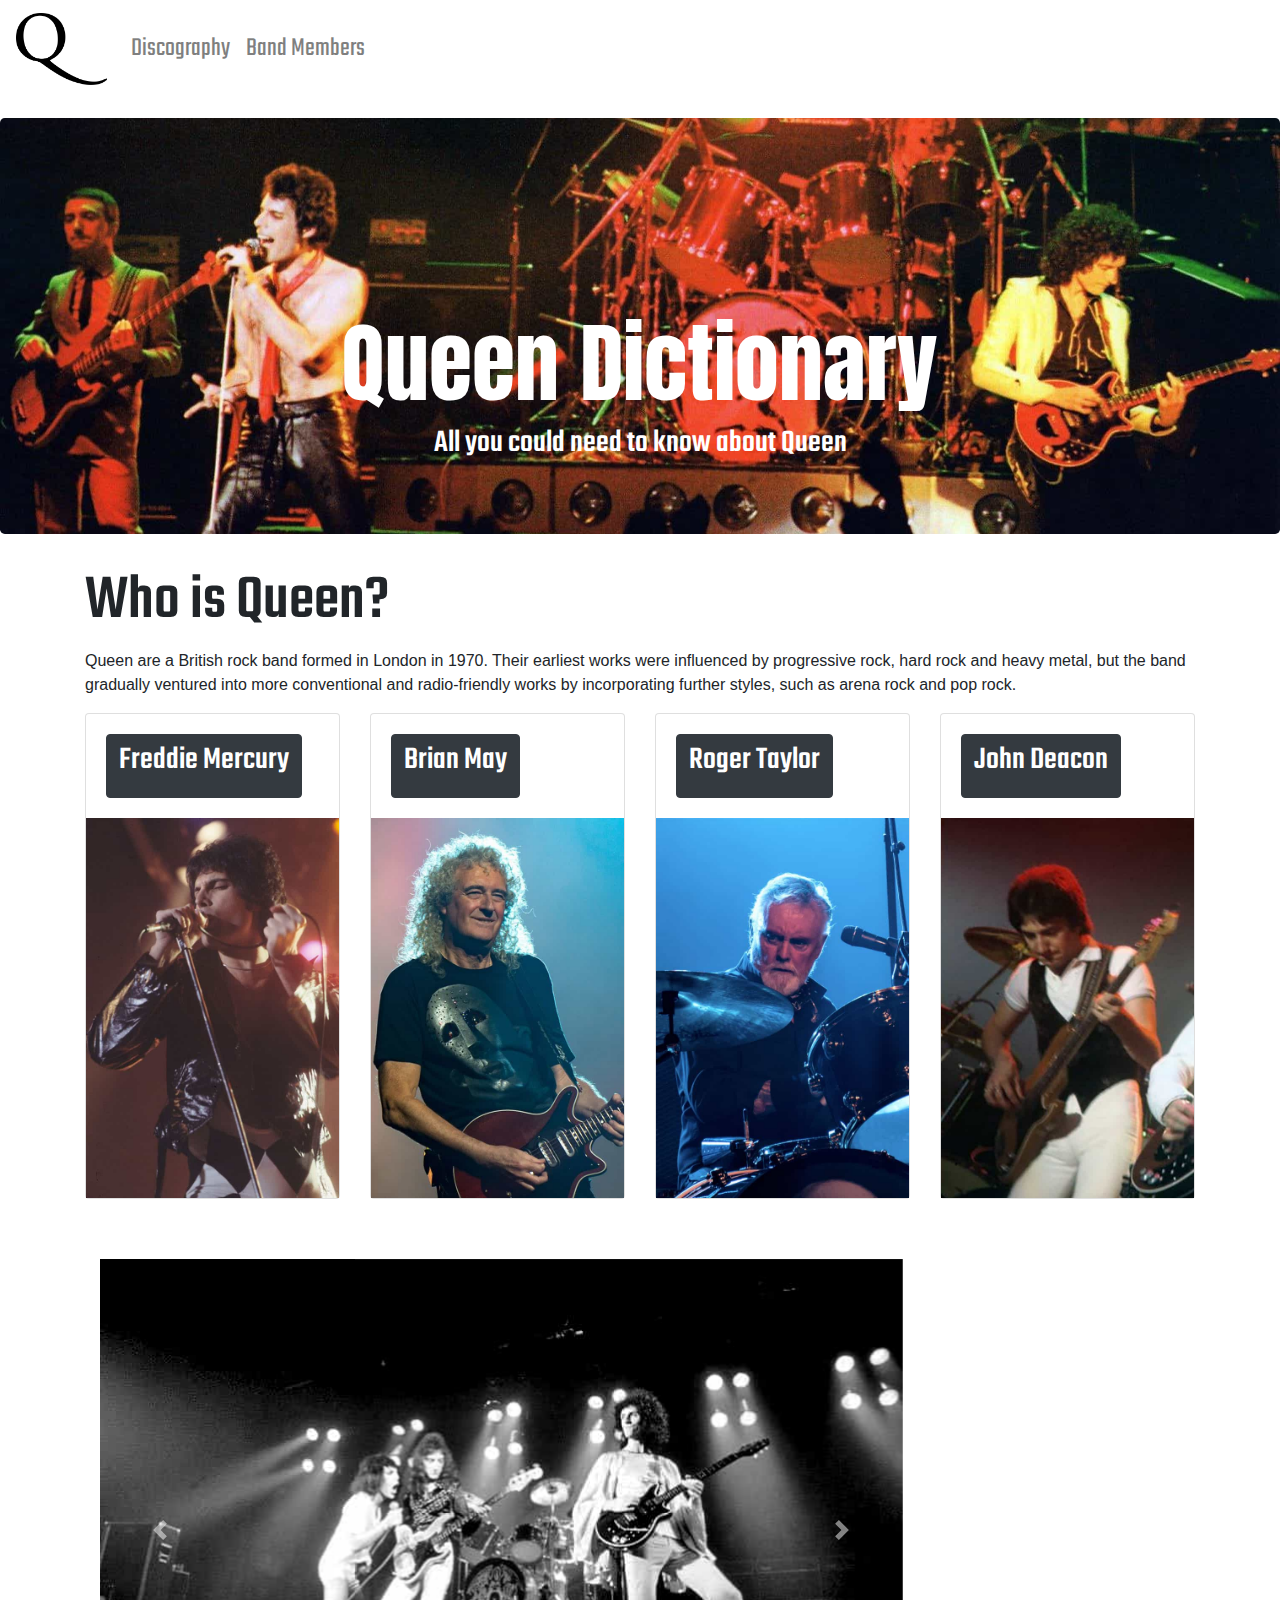
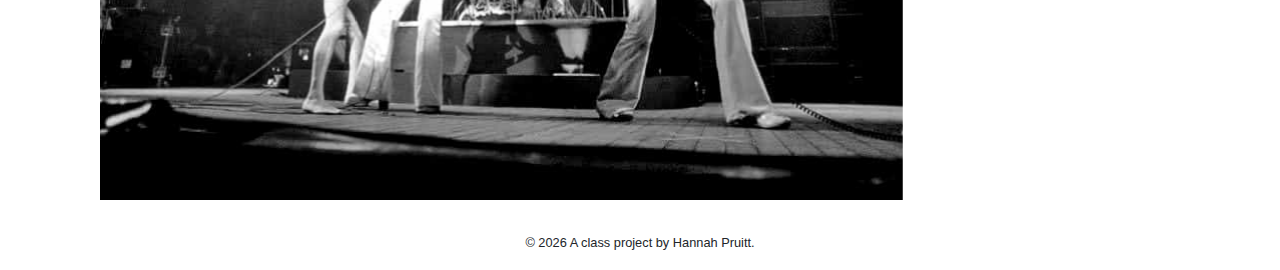
==== commit 8f85ce66: "my final commit" ====
--- a/docs/index.html
+++ b/docs/index.html
@@ -43,6 +43,49 @@
           <p>Queen are a British rock band formed in London in 1970. Their earliest works were influenced by progressive rock, hard rock and heavy metal, but the band gradually ventured into more conventional and radio-friendly works by incorporating further styles, such as arena rock and pop rock.</p>
     </div>
     </div>
+    <div class="row">
+        
+        <div class="col-sm-6 col-md-3">
+            <div class="card">
+            <div class="card-body">
+                <a href="members/freddie-mercury.html" class="btn btn-dark">
+                <h5 class="card-title">Freddie Mercury</h5></a>
+            </div>
+            <img src="img/members/freddie-mercury-color.jpg" alt="member" class="img-fluid">
+        </div>
+    </div>
+    
+        <div class="col-sm-6 col-md-3">
+            <div class="card">
+            <div class="card-body">
+                <a href="members/brian-may.html" class="btn btn-dark">
+                <h5 class="card-title">Brian May</h5></a>
+            </div>
+            <img src="img/members/brian-may-color.jpg" alt="member" class="img-fluid">
+        </div>
+    </div>
+    
+        <div class="col-sm-6 col-md-3">
+            <div class="card">
+            <div class="card-body">
+                <a href="members/roger-taylor.html" class="btn btn-dark">
+                <h5 class="card-title">Roger Taylor</h5></a>
+            </div>
+            <img src="img/members/roger-taylor-color.jpg" alt="member" class="img-fluid">
+        </div>
+    </div>
+    
+        <div class="col-sm-6 col-md-3">
+            <div class="card">
+            <div class="card-body">
+                <a href="members/john-deacon.html" class="btn btn-dark">
+                <h5 class="card-title">John Deacon</h5></a>
+            </div>
+            <img src="img/members/john-deacon-color.jpg" alt="member" class="img-fluid">
+        </div>
+    </div>
+    
+    </div>
   <div class="col-sm col-md-9">
     <div id="carouselExampleControls" class="carousel slide" data-ride="carousel">
         <div class="carousel-inner">
--- a/docs/css/main.css
+++ b/docs/css/main.css
@@ -3,5 +3,5 @@
  * Copyright 2011-2020 The Bootstrap Authors
  * Copyright 2011-2020 Twitter, Inc.
  * Licensed under MIT (https://github.com/twbs/bootstrap/blob/main/LICENSE)
- */:root{--blue:#007bff;--indigo:#6610f2;--purple:#6f42c1;--pink:#e83e8c;--red:#dc3545;--orange:#fd7e14;--yellow:#ffc107;--green:#28a745;--teal:#20c997;--cyan:#17a2b8;--white:#fff;--gray:#6c757d;--gray-dark:#343a40;--primary:#007bff;--secondary:#6c757d;--success:#28a745;--info:#17a2b8;--warning:#ffc107;--danger:#dc3545;--light:#f8f9fa;--dark:#343a40;--breakpoint-xs:0;--breakpoint-sm:576px;--breakpoint-md:768px;--breakpoint-lg:992px;--breakpoint-xl:1200px;--font-family-sans-serif:-apple-system,BlinkMacSystemFont,"Segoe UI",Roboto,"Helvetica Neue",Arial,"Noto Sans",sans-serif,"Apple Color Emoji","Segoe UI Emoji","Segoe UI Symbol","Noto Color Emoji";--font-family-monospace:SFMono-Regular,Menlo,Monaco,Consolas,"Liberation Mono","Courier New",monospace}*,:after,:before{box-sizing:border-box}html{font-family:sans-serif;line-height:1.15;-webkit-text-size-adjust:100%;-webkit-tap-highlight-color:rgba(0,0,0,0)}article,aside,figcaption,figure,footer,header,hgroup,main,nav,section{display:block}body{margin:0;font-family:-apple-system,BlinkMacSystemFont,Segoe UI,Roboto,Helvetica Neue,Arial,Noto Sans,sans-serif,Apple Color Emoji,Segoe UI Emoji,Segoe UI Symbol,Noto Color Emoji;font-size:1rem;font-weight:400;line-height:1.5;color:#212529;text-align:left;background-color:#fff}[tabindex="-1"]:focus:not(:focus-visible){outline:0!important}hr{box-sizing:content-box;height:0;overflow:visible}h1,h2,h3,h4,h5,h6{margin-top:0;margin-bottom:.5rem}p{margin-top:0;margin-bottom:1rem}abbr[data-original-title],abbr[title]{text-decoration:underline;-webkit-text-decoration:underline dotted;-moz-text-decoration:underline dotted;text-decoration:underline dotted;cursor:help;border-bottom:0;-webkit-text-decoration-skip-ink:none;text-decoration-skip-ink:none}address{font-style:normal;line-height:inherit}address,dl,ol,ul{margin-bottom:1rem}dl,ol,ul{margin-top:0}ol ol,ol ul,ul ol,ul ul{margin-bottom:0}dt{font-weight:700}dd{margin-bottom:.5rem;margin-left:0}blockquote{margin:0 0 1rem}b,strong{font-weight:bolder}small{font-size:80%}sub,sup{position:relative;font-size:75%;line-height:0;vertical-align:baseline}sub{bottom:-.25em}sup{top:-.5em}a{color:#007bff;text-decoration:none;background-color:transparent}a:hover{color:#0056b3;text-decoration:underline}a:not([href]):not([class]){color:inherit;text-decoration:none}a:not([href]):not([class]):hover{color:inherit;text-decoration:none}code,kbd,pre,samp{font-family:SFMono-Regular,Menlo,Monaco,Consolas,Liberation Mono,Courier New,monospace;font-size:1em}pre{margin-top:0;margin-bottom:1rem;overflow:auto;-ms-overflow-style:scrollbar}figure{margin:0 0 1rem}img{border-style:none}img,svg{vertical-align:middle}svg{overflow:hidden}table{border-collapse:collapse}caption{padding-top:.75rem;padding-bottom:.75rem;color:#6c757d;text-align:left;caption-side:bottom}th{text-align:inherit}label{display:inline-block;margin-bottom:.5rem}button{border-radius:0}button:focus{outline:1px dotted;outline:5px auto -webkit-focus-ring-color}button,input,optgroup,select,textarea{margin:0;font-family:inherit;font-size:inherit;line-height:inherit}button,input{overflow:visible}button,select{text-transform:none}[role=button]{cursor:pointer}select{word-wrap:normal}[type=button],[type=reset],[type=submit],button{-webkit-appearance:button}[type=button]:not(:disabled),[type=reset]:not(:disabled),[type=submit]:not(:disabled),button:not(:disabled){cursor:pointer}[type=button]::-moz-focus-inner,[type=reset]::-moz-focus-inner,[type=submit]::-moz-focus-inner,button::-moz-focus-inner{padding:0;border-style:none}input[type=checkbox],input[type=radio]{box-sizing:border-box;padding:0}textarea{overflow:auto;resize:vertical}fieldset{min-width:0;padding:0;margin:0;border:0}legend{display:block;width:100%;max-width:100%;padding:0;margin-bottom:.5rem;font-size:1.5rem;line-height:inherit;color:inherit;white-space:normal}progress{vertical-align:baseline}[type=number]::-webkit-inner-spin-button,[type=number]::-webkit-outer-spin-button{height:auto}[type=search]{outline-offset:-2px;-webkit-appearance:none}[type=search]::-webkit-search-decoration{-webkit-appearance:none}::-webkit-file-upload-button{font:inherit;-webkit-appearance:button}output{display:inline-block}summary{display:list-item;cursor:pointer}template{display:none}[hidden]{display:none!important}.h1,.h2,.h3,.h4,.h5,.h6,h1,h2,h3,h4,h5,h6{margin-bottom:.5rem;font-weight:500;line-height:1.2}.h1,h1{font-size:2.5rem}.h2,h2{font-size:2rem}.h3,h3{font-size:1.75rem}.h4,h4{font-size:1.5rem}.h5,h5{font-size:1.25rem}.h6,h6{font-size:1rem}.lead{font-size:1.25rem;font-weight:300}.display-1{font-size:6rem}.display-1,.display-2{font-weight:300;line-height:1.2}.display-2{font-size:5.5rem}.display-3{font-size:4.5rem}.display-3,.display-4{font-weight:300;line-height:1.2}.display-4{font-size:3.5rem}hr{margin-top:1rem;margin-bottom:1rem;border:0;border-top:1px solid rgba(0,0,0,.1)}.small,small{font-size:80%;font-weight:400}.mark,mark{padding:.2em;background-color:#fcf8e3}.list-inline,.list-unstyled{padding-left:0;list-style:none}.list-inline-item{display:inline-block}.list-inline-item:not(:last-child){margin-right:.5rem}.initialism{font-size:90%;text-transform:uppercase}.blockquote{margin-bottom:1rem;font-size:1.25rem}.blockquote-footer{display:block;font-size:80%;color:#6c757d}.blockquote-footer:before{content:"\2014\00A0"}.img-fluid,.img-thumbnail{max-width:100%;height:auto}.img-thumbnail{padding:.25rem;background-color:#fff;border:1px solid #dee2e6;border-radius:.25rem}.figure{display:inline-block}.figure-img{margin-bottom:.5rem;line-height:1}.figure-caption{font-size:90%;color:#6c757d}code{font-size:87.5%;color:#e83e8c;word-wrap:break-word}a>code{color:inherit}kbd{padding:.2rem .4rem;font-size:87.5%;color:#fff;background-color:#212529;border-radius:.2rem}kbd kbd{padding:0;font-size:100%;font-weight:700}pre{display:block;font-size:87.5%;color:#212529}pre code{font-size:inherit;color:inherit;word-break:normal}.pre-scrollable{max-height:340px;overflow-y:scroll}.container,.container-fluid,.container-lg,.container-md,.container-sm,.container-xl{width:100%;padding-right:15px;padding-left:15px;margin-right:auto;margin-left:auto}@media (min-width:576px){.container,.container-sm{max-width:540px}}@media (min-width:768px){.container,.container-md,.container-sm{max-width:720px}}@media (min-width:992px){.container,.container-lg,.container-md,.container-sm{max-width:960px}}@media (min-width:1200px){.container,.container-lg,.container-md,.container-sm,.container-xl{max-width:1140px}}.row{display:-webkit-flex;display:-ms-flexbox;display:flex;-webkit-flex-wrap:wrap;-ms-flex-wrap:wrap;flex-wrap:wrap;margin-right:-15px;margin-left:-15px}.no-gutters{margin-right:0;margin-left:0}.no-gutters>.col,.no-gutters>[class*=col-]{padding-right:0;padding-left:0}.col,.col-1,.col-2,.col-3,.col-4,.col-5,.col-6,.col-7,.col-8,.col-9,.col-10,.col-11,.col-12,.col-auto,.col-lg,.col-lg-1,.col-lg-2,.col-lg-3,.col-lg-4,.col-lg-5,.col-lg-6,.col-lg-7,.col-lg-8,.col-lg-9,.col-lg-10,.col-lg-11,.col-lg-12,.col-lg-auto,.col-md,.col-md-1,.col-md-2,.col-md-3,.col-md-4,.col-md-5,.col-md-6,.col-md-7,.col-md-8,.col-md-9,.col-md-10,.col-md-11,.col-md-12,.col-md-auto,.col-sm,.col-sm-1,.col-sm-2,.col-sm-3,.col-sm-4,.col-sm-5,.col-sm-6,.col-sm-7,.col-sm-8,.col-sm-9,.col-sm-10,.col-sm-11,.col-sm-12,.col-sm-auto,.col-xl,.col-xl-1,.col-xl-2,.col-xl-3,.col-xl-4,.col-xl-5,.col-xl-6,.col-xl-7,.col-xl-8,.col-xl-9,.col-xl-10,.col-xl-11,.col-xl-12,.col-xl-auto{position:relative;width:100%;padding-right:15px;padding-left:15px}.col{-webkit-flex-basis:0;-ms-flex-preferred-size:0;flex-basis:0;-webkit-flex-grow:1;-ms-flex-positive:1;flex-grow:1;max-width:100%}.row-cols-1>*{-webkit-flex:0 0 100%;-ms-flex:0 0 100%;flex:0 0 100%;max-width:100%}.row-cols-2>*{-webkit-flex:0 0 50%;-ms-flex:0 0 50%;flex:0 0 50%;max-width:50%}.row-cols-3>*{-webkit-flex:0 0 33.33333%;-ms-flex:0 0 33.33333%;flex:0 0 33.33333%;max-width:33.33333%}.row-cols-4>*{-webkit-flex:0 0 25%;-ms-flex:0 0 25%;flex:0 0 25%;max-width:25%}.row-cols-5>*{-webkit-flex:0 0 20%;-ms-flex:0 0 20%;flex:0 0 20%;max-width:20%}.row-cols-6>*{-webkit-flex:0 0 16.66667%;-ms-flex:0 0 16.66667%;flex:0 0 16.66667%;max-width:16.66667%}.col-auto{-webkit-flex:0 0 auto;-ms-flex:0 0 auto;flex:0 0 auto;width:auto;max-width:100%}.col-1{-webkit-flex:0 0 8.33333%;-ms-flex:0 0 8.33333%;flex:0 0 8.33333%;max-width:8.33333%}.col-2{-webkit-flex:0 0 16.66667%;-ms-flex:0 0 16.66667%;flex:0 0 16.66667%;max-width:16.66667%}.col-3{-webkit-flex:0 0 25%;-ms-flex:0 0 25%;flex:0 0 25%;max-width:25%}.col-4{-webkit-flex:0 0 33.33333%;-ms-flex:0 0 33.33333%;flex:0 0 33.33333%;max-width:33.33333%}.col-5{-webkit-flex:0 0 41.66667%;-ms-flex:0 0 41.66667%;flex:0 0 41.66667%;max-width:41.66667%}.col-6{-webkit-flex:0 0 50%;-ms-flex:0 0 50%;flex:0 0 50%;max-width:50%}.col-7{-webkit-flex:0 0 58.33333%;-ms-flex:0 0 58.33333%;flex:0 0 58.33333%;max-width:58.33333%}.col-8{-webkit-flex:0 0 66.66667%;-ms-flex:0 0 66.66667%;flex:0 0 66.66667%;max-width:66.66667%}.col-9{-webkit-flex:0 0 75%;-ms-flex:0 0 75%;flex:0 0 75%;max-width:75%}.col-10{-webkit-flex:0 0 83.33333%;-ms-flex:0 0 83.33333%;flex:0 0 83.33333%;max-width:83.33333%}.col-11{-webkit-flex:0 0 91.66667%;-ms-flex:0 0 91.66667%;flex:0 0 91.66667%;max-width:91.66667%}.col-12{-webkit-flex:0 0 100%;-ms-flex:0 0 100%;flex:0 0 100%;max-width:100%}.order-first{-webkit-order:-1;-ms-flex-order:-1;order:-1}.order-last{-webkit-order:13;-ms-flex-order:13;order:13}.order-0{-webkit-order:0;-ms-flex-order:0;order:0}.order-1{-webkit-order:1;-ms-flex-order:1;order:1}.order-2{-webkit-order:2;-ms-flex-order:2;order:2}.order-3{-webkit-order:3;-ms-flex-order:3;order:3}.order-4{-webkit-order:4;-ms-flex-order:4;order:4}.order-5{-webkit-order:5;-ms-flex-order:5;order:5}.order-6{-webkit-order:6;-ms-flex-order:6;order:6}.order-7{-webkit-order:7;-ms-flex-order:7;order:7}.order-8{-webkit-order:8;-ms-flex-order:8;order:8}.order-9{-webkit-order:9;-ms-flex-order:9;order:9}.order-10{-webkit-order:10;-ms-flex-order:10;order:10}.order-11{-webkit-order:11;-ms-flex-order:11;order:11}.order-12{-webkit-order:12;-ms-flex-order:12;order:12}.offset-1{margin-left:8.33333%}.offset-2{margin-left:16.66667%}.offset-3{margin-left:25%}.offset-4{margin-left:33.33333%}.offset-5{margin-left:41.66667%}.offset-6{margin-left:50%}.offset-7{margin-left:58.33333%}.offset-8{margin-left:66.66667%}.offset-9{margin-left:75%}.offset-10{margin-left:83.33333%}.offset-11{margin-left:91.66667%}@media (min-width:576px){.col-sm{-webkit-flex-basis:0;-ms-flex-preferred-size:0;flex-basis:0;-webkit-flex-grow:1;-ms-flex-positive:1;flex-grow:1;max-width:100%}.row-cols-sm-1>*{-webkit-flex:0 0 100%;-ms-flex:0 0 100%;flex:0 0 100%;max-width:100%}.row-cols-sm-2>*{-webkit-flex:0 0 50%;-ms-flex:0 0 50%;flex:0 0 50%;max-width:50%}.row-cols-sm-3>*{-webkit-flex:0 0 33.33333%;-ms-flex:0 0 33.33333%;flex:0 0 33.33333%;max-width:33.33333%}.row-cols-sm-4>*{-webkit-flex:0 0 25%;-ms-flex:0 0 25%;flex:0 0 25%;max-width:25%}.row-cols-sm-5>*{-webkit-flex:0 0 20%;-ms-flex:0 0 20%;flex:0 0 20%;max-width:20%}.row-cols-sm-6>*{-webkit-flex:0 0 16.66667%;-ms-flex:0 0 16.66667%;flex:0 0 16.66667%;max-width:16.66667%}.col-sm-auto{-webkit-flex:0 0 auto;-ms-flex:0 0 auto;flex:0 0 auto;width:auto;max-width:100%}.col-sm-1{-webkit-flex:0 0 8.33333%;-ms-flex:0 0 8.33333%;flex:0 0 8.33333%;max-width:8.33333%}.col-sm-2{-webkit-flex:0 0 16.66667%;-ms-flex:0 0 16.66667%;flex:0 0 16.66667%;max-width:16.66667%}.col-sm-3{-webkit-flex:0 0 25%;-ms-flex:0 0 25%;flex:0 0 25%;max-width:25%}.col-sm-4{-webkit-flex:0 0 33.33333%;-ms-flex:0 0 33.33333%;flex:0 0 33.33333%;max-width:33.33333%}.col-sm-5{-webkit-flex:0 0 41.66667%;-ms-flex:0 0 41.66667%;flex:0 0 41.66667%;max-width:41.66667%}.col-sm-6{-webkit-flex:0 0 50%;-ms-flex:0 0 50%;flex:0 0 50%;max-width:50%}.col-sm-7{-webkit-flex:0 0 58.33333%;-ms-flex:0 0 58.33333%;flex:0 0 58.33333%;max-width:58.33333%}.col-sm-8{-webkit-flex:0 0 66.66667%;-ms-flex:0 0 66.66667%;flex:0 0 66.66667%;max-width:66.66667%}.col-sm-9{-webkit-flex:0 0 75%;-ms-flex:0 0 75%;flex:0 0 75%;max-width:75%}.col-sm-10{-webkit-flex:0 0 83.33333%;-ms-flex:0 0 83.33333%;flex:0 0 83.33333%;max-width:83.33333%}.col-sm-11{-webkit-flex:0 0 91.66667%;-ms-flex:0 0 91.66667%;flex:0 0 91.66667%;max-width:91.66667%}.col-sm-12{-webkit-flex:0 0 100%;-ms-flex:0 0 100%;flex:0 0 100%;max-width:100%}.order-sm-first{-webkit-order:-1;-ms-flex-order:-1;order:-1}.order-sm-last{-webkit-order:13;-ms-flex-order:13;order:13}.order-sm-0{-webkit-order:0;-ms-flex-order:0;order:0}.order-sm-1{-webkit-order:1;-ms-flex-order:1;order:1}.order-sm-2{-webkit-order:2;-ms-flex-order:2;order:2}.order-sm-3{-webkit-order:3;-ms-flex-order:3;order:3}.order-sm-4{-webkit-order:4;-ms-flex-order:4;order:4}.order-sm-5{-webkit-order:5;-ms-flex-order:5;order:5}.order-sm-6{-webkit-order:6;-ms-flex-order:6;order:6}.order-sm-7{-webkit-order:7;-ms-flex-order:7;order:7}.order-sm-8{-webkit-order:8;-ms-flex-order:8;order:8}.order-sm-9{-webkit-order:9;-ms-flex-order:9;order:9}.order-sm-10{-webkit-order:10;-ms-flex-order:10;order:10}.order-sm-11{-webkit-order:11;-ms-flex-order:11;order:11}.order-sm-12{-webkit-order:12;-ms-flex-order:12;order:12}.offset-sm-0{margin-left:0}.offset-sm-1{margin-left:8.33333%}.offset-sm-2{margin-left:16.66667%}.offset-sm-3{margin-left:25%}.offset-sm-4{margin-left:33.33333%}.offset-sm-5{margin-left:41.66667%}.offset-sm-6{margin-left:50%}.offset-sm-7{margin-left:58.33333%}.offset-sm-8{margin-left:66.66667%}.offset-sm-9{margin-left:75%}.offset-sm-10{margin-left:83.33333%}.offset-sm-11{margin-left:91.66667%}}@media (min-width:768px){.col-md{-webkit-flex-basis:0;-ms-flex-preferred-size:0;flex-basis:0;-webkit-flex-grow:1;-ms-flex-positive:1;flex-grow:1;max-width:100%}.row-cols-md-1>*{-webkit-flex:0 0 100%;-ms-flex:0 0 100%;flex:0 0 100%;max-width:100%}.row-cols-md-2>*{-webkit-flex:0 0 50%;-ms-flex:0 0 50%;flex:0 0 50%;max-width:50%}.row-cols-md-3>*{-webkit-flex:0 0 33.33333%;-ms-flex:0 0 33.33333%;flex:0 0 33.33333%;max-width:33.33333%}.row-cols-md-4>*{-webkit-flex:0 0 25%;-ms-flex:0 0 25%;flex:0 0 25%;max-width:25%}.row-cols-md-5>*{-webkit-flex:0 0 20%;-ms-flex:0 0 20%;flex:0 0 20%;max-width:20%}.row-cols-md-6>*{-webkit-flex:0 0 16.66667%;-ms-flex:0 0 16.66667%;flex:0 0 16.66667%;max-width:16.66667%}.col-md-auto{-webkit-flex:0 0 auto;-ms-flex:0 0 auto;flex:0 0 auto;width:auto;max-width:100%}.col-md-1{-webkit-flex:0 0 8.33333%;-ms-flex:0 0 8.33333%;flex:0 0 8.33333%;max-width:8.33333%}.col-md-2{-webkit-flex:0 0 16.66667%;-ms-flex:0 0 16.66667%;flex:0 0 16.66667%;max-width:16.66667%}.col-md-3{-webkit-flex:0 0 25%;-ms-flex:0 0 25%;flex:0 0 25%;max-width:25%}.col-md-4{-webkit-flex:0 0 33.33333%;-ms-flex:0 0 33.33333%;flex:0 0 33.33333%;max-width:33.33333%}.col-md-5{-webkit-flex:0 0 41.66667%;-ms-flex:0 0 41.66667%;flex:0 0 41.66667%;max-width:41.66667%}.col-md-6{-webkit-flex:0 0 50%;-ms-flex:0 0 50%;flex:0 0 50%;max-width:50%}.col-md-7{-webkit-flex:0 0 58.33333%;-ms-flex:0 0 58.33333%;flex:0 0 58.33333%;max-width:58.33333%}.col-md-8{-webkit-flex:0 0 66.66667%;-ms-flex:0 0 66.66667%;flex:0 0 66.66667%;max-width:66.66667%}.col-md-9{-webkit-flex:0 0 75%;-ms-flex:0 0 75%;flex:0 0 75%;max-width:75%}.col-md-10{-webkit-flex:0 0 83.33333%;-ms-flex:0 0 83.33333%;flex:0 0 83.33333%;max-width:83.33333%}.col-md-11{-webkit-flex:0 0 91.66667%;-ms-flex:0 0 91.66667%;flex:0 0 91.66667%;max-width:91.66667%}.col-md-12{-webkit-flex:0 0 100%;-ms-flex:0 0 100%;flex:0 0 100%;max-width:100%}.order-md-first{-webkit-order:-1;-ms-flex-order:-1;order:-1}.order-md-last{-webkit-order:13;-ms-flex-order:13;order:13}.order-md-0{-webkit-order:0;-ms-flex-order:0;order:0}.order-md-1{-webkit-order:1;-ms-flex-order:1;order:1}.order-md-2{-webkit-order:2;-ms-flex-order:2;order:2}.order-md-3{-webkit-order:3;-ms-flex-order:3;order:3}.order-md-4{-webkit-order:4;-ms-flex-order:4;order:4}.order-md-5{-webkit-order:5;-ms-flex-order:5;order:5}.order-md-6{-webkit-order:6;-ms-flex-order:6;order:6}.order-md-7{-webkit-order:7;-ms-flex-order:7;order:7}.order-md-8{-webkit-order:8;-ms-flex-order:8;order:8}.order-md-9{-webkit-order:9;-ms-flex-order:9;order:9}.order-md-10{-webkit-order:10;-ms-flex-order:10;order:10}.order-md-11{-webkit-order:11;-ms-flex-order:11;order:11}.order-md-12{-webkit-order:12;-ms-flex-order:12;order:12}.offset-md-0{margin-left:0}.offset-md-1{margin-left:8.33333%}.offset-md-2{margin-left:16.66667%}.offset-md-3{margin-left:25%}.offset-md-4{margin-left:33.33333%}.offset-md-5{margin-left:41.66667%}.offset-md-6{margin-left:50%}.offset-md-7{margin-left:58.33333%}.offset-md-8{margin-left:66.66667%}.offset-md-9{margin-left:75%}.offset-md-10{margin-left:83.33333%}.offset-md-11{margin-left:91.66667%}}@media (min-width:992px){.col-lg{-webkit-flex-basis:0;-ms-flex-preferred-size:0;flex-basis:0;-webkit-flex-grow:1;-ms-flex-positive:1;flex-grow:1;max-width:100%}.row-cols-lg-1>*{-webkit-flex:0 0 100%;-ms-flex:0 0 100%;flex:0 0 100%;max-width:100%}.row-cols-lg-2>*{-webkit-flex:0 0 50%;-ms-flex:0 0 50%;flex:0 0 50%;max-width:50%}.row-cols-lg-3>*{-webkit-flex:0 0 33.33333%;-ms-flex:0 0 33.33333%;flex:0 0 33.33333%;max-width:33.33333%}.row-cols-lg-4>*{-webkit-flex:0 0 25%;-ms-flex:0 0 25%;flex:0 0 25%;max-width:25%}.row-cols-lg-5>*{-webkit-flex:0 0 20%;-ms-flex:0 0 20%;flex:0 0 20%;max-width:20%}.row-cols-lg-6>*{-webkit-flex:0 0 16.66667%;-ms-flex:0 0 16.66667%;flex:0 0 16.66667%;max-width:16.66667%}.col-lg-auto{-webkit-flex:0 0 auto;-ms-flex:0 0 auto;flex:0 0 auto;width:auto;max-width:100%}.col-lg-1{-webkit-flex:0 0 8.33333%;-ms-flex:0 0 8.33333%;flex:0 0 8.33333%;max-width:8.33333%}.col-lg-2{-webkit-flex:0 0 16.66667%;-ms-flex:0 0 16.66667%;flex:0 0 16.66667%;max-width:16.66667%}.col-lg-3{-webkit-flex:0 0 25%;-ms-flex:0 0 25%;flex:0 0 25%;max-width:25%}.col-lg-4{-webkit-flex:0 0 33.33333%;-ms-flex:0 0 33.33333%;flex:0 0 33.33333%;max-width:33.33333%}.col-lg-5{-webkit-flex:0 0 41.66667%;-ms-flex:0 0 41.66667%;flex:0 0 41.66667%;max-width:41.66667%}.col-lg-6{-webkit-flex:0 0 50%;-ms-flex:0 0 50%;flex:0 0 50%;max-width:50%}.col-lg-7{-webkit-flex:0 0 58.33333%;-ms-flex:0 0 58.33333%;flex:0 0 58.33333%;max-width:58.33333%}.col-lg-8{-webkit-flex:0 0 66.66667%;-ms-flex:0 0 66.66667%;flex:0 0 66.66667%;max-width:66.66667%}.col-lg-9{-webkit-flex:0 0 75%;-ms-flex:0 0 75%;flex:0 0 75%;max-width:75%}.col-lg-10{-webkit-flex:0 0 83.33333%;-ms-flex:0 0 83.33333%;flex:0 0 83.33333%;max-width:83.33333%}.col-lg-11{-webkit-flex:0 0 91.66667%;-ms-flex:0 0 91.66667%;flex:0 0 91.66667%;max-width:91.66667%}.col-lg-12{-webkit-flex:0 0 100%;-ms-flex:0 0 100%;flex:0 0 100%;max-width:100%}.order-lg-first{-webkit-order:-1;-ms-flex-order:-1;order:-1}.order-lg-last{-webkit-order:13;-ms-flex-order:13;order:13}.order-lg-0{-webkit-order:0;-ms-flex-order:0;order:0}.order-lg-1{-webkit-order:1;-ms-flex-order:1;order:1}.order-lg-2{-webkit-order:2;-ms-flex-order:2;order:2}.order-lg-3{-webkit-order:3;-ms-flex-order:3;order:3}.order-lg-4{-webkit-order:4;-ms-flex-order:4;order:4}.order-lg-5{-webkit-order:5;-ms-flex-order:5;order:5}.order-lg-6{-webkit-order:6;-ms-flex-order:6;order:6}.order-lg-7{-webkit-order:7;-ms-flex-order:7;order:7}.order-lg-8{-webkit-order:8;-ms-flex-order:8;order:8}.order-lg-9{-webkit-order:9;-ms-flex-order:9;order:9}.order-lg-10{-webkit-order:10;-ms-flex-order:10;order:10}.order-lg-11{-webkit-order:11;-ms-flex-order:11;order:11}.order-lg-12{-webkit-order:12;-ms-flex-order:12;order:12}.offset-lg-0{margin-left:0}.offset-lg-1{margin-left:8.33333%}.offset-lg-2{margin-left:16.66667%}.offset-lg-3{margin-left:25%}.offset-lg-4{margin-left:33.33333%}.offset-lg-5{margin-left:41.66667%}.offset-lg-6{margin-left:50%}.offset-lg-7{margin-left:58.33333%}.offset-lg-8{margin-left:66.66667%}.offset-lg-9{margin-left:75%}.offset-lg-10{margin-left:83.33333%}.offset-lg-11{margin-left:91.66667%}}@media (min-width:1200px){.col-xl{-webkit-flex-basis:0;-ms-flex-preferred-size:0;flex-basis:0;-webkit-flex-grow:1;-ms-flex-positive:1;flex-grow:1;max-width:100%}.row-cols-xl-1>*{-webkit-flex:0 0 100%;-ms-flex:0 0 100%;flex:0 0 100%;max-width:100%}.row-cols-xl-2>*{-webkit-flex:0 0 50%;-ms-flex:0 0 50%;flex:0 0 50%;max-width:50%}.row-cols-xl-3>*{-webkit-flex:0 0 33.33333%;-ms-flex:0 0 33.33333%;flex:0 0 33.33333%;max-width:33.33333%}.row-cols-xl-4>*{-webkit-flex:0 0 25%;-ms-flex:0 0 25%;flex:0 0 25%;max-width:25%}.row-cols-xl-5>*{-webkit-flex:0 0 20%;-ms-flex:0 0 20%;flex:0 0 20%;max-width:20%}.row-cols-xl-6>*{-webkit-flex:0 0 16.66667%;-ms-flex:0 0 16.66667%;flex:0 0 16.66667%;max-width:16.66667%}.col-xl-auto{-webkit-flex:0 0 auto;-ms-flex:0 0 auto;flex:0 0 auto;width:auto;max-width:100%}.col-xl-1{-webkit-flex:0 0 8.33333%;-ms-flex:0 0 8.33333%;flex:0 0 8.33333%;max-width:8.33333%}.col-xl-2{-webkit-flex:0 0 16.66667%;-ms-flex:0 0 16.66667%;flex:0 0 16.66667%;max-width:16.66667%}.col-xl-3{-webkit-flex:0 0 25%;-ms-flex:0 0 25%;flex:0 0 25%;max-width:25%}.col-xl-4{-webkit-flex:0 0 33.33333%;-ms-flex:0 0 33.33333%;flex:0 0 33.33333%;max-width:33.33333%}.col-xl-5{-webkit-flex:0 0 41.66667%;-ms-flex:0 0 41.66667%;flex:0 0 41.66667%;max-width:41.66667%}.col-xl-6{-webkit-flex:0 0 50%;-ms-flex:0 0 50%;flex:0 0 50%;max-width:50%}.col-xl-7{-webkit-flex:0 0 58.33333%;-ms-flex:0 0 58.33333%;flex:0 0 58.33333%;max-width:58.33333%}.col-xl-8{-webkit-flex:0 0 66.66667%;-ms-flex:0 0 66.66667%;flex:0 0 66.66667%;max-width:66.66667%}.col-xl-9{-webkit-flex:0 0 75%;-ms-flex:0 0 75%;flex:0 0 75%;max-width:75%}.col-xl-10{-webkit-flex:0 0 83.33333%;-ms-flex:0 0 83.33333%;flex:0 0 83.33333%;max-width:83.33333%}.col-xl-11{-webkit-flex:0 0 91.66667%;-ms-flex:0 0 91.66667%;flex:0 0 91.66667%;max-width:91.66667%}.col-xl-12{-webkit-flex:0 0 100%;-ms-flex:0 0 100%;flex:0 0 100%;max-width:100%}.order-xl-first{-webkit-order:-1;-ms-flex-order:-1;order:-1}.order-xl-last{-webkit-order:13;-ms-flex-order:13;order:13}.order-xl-0{-webkit-order:0;-ms-flex-order:0;order:0}.order-xl-1{-webkit-order:1;-ms-flex-order:1;order:1}.order-xl-2{-webkit-order:2;-ms-flex-order:2;order:2}.order-xl-3{-webkit-order:3;-ms-flex-order:3;order:3}.order-xl-4{-webkit-order:4;-ms-flex-order:4;order:4}.order-xl-5{-webkit-order:5;-ms-flex-order:5;order:5}.order-xl-6{-webkit-order:6;-ms-flex-order:6;order:6}.order-xl-7{-webkit-order:7;-ms-flex-order:7;order:7}.order-xl-8{-webkit-order:8;-ms-flex-order:8;order:8}.order-xl-9{-webkit-order:9;-ms-flex-order:9;order:9}.order-xl-10{-webkit-order:10;-ms-flex-order:10;order:10}.order-xl-11{-webkit-order:11;-ms-flex-order:11;order:11}.order-xl-12{-webkit-order:12;-ms-flex-order:12;order:12}.offset-xl-0{margin-left:0}.offset-xl-1{margin-left:8.33333%}.offset-xl-2{margin-left:16.66667%}.offset-xl-3{margin-left:25%}.offset-xl-4{margin-left:33.33333%}.offset-xl-5{margin-left:41.66667%}.offset-xl-6{margin-left:50%}.offset-xl-7{margin-left:58.33333%}.offset-xl-8{margin-left:66.66667%}.offset-xl-9{margin-left:75%}.offset-xl-10{margin-left:83.33333%}.offset-xl-11{margin-left:91.66667%}}.table{width:100%;margin-bottom:1rem;color:#212529}.table td,.table th{padding:.75rem;vertical-align:top;border-top:1px solid #dee2e6}.table thead th{vertical-align:bottom;border-bottom:2px solid #dee2e6}.table tbody+tbody{border-top:2px solid #dee2e6}.table-sm td,.table-sm th{padding:.3rem}.table-bordered,.table-bordered td,.table-bordered th{border:1px solid #dee2e6}.table-bordered thead td,.table-bordered thead th{border-bottom-width:2px}.table-borderless tbody+tbody,.table-borderless td,.table-borderless th,.table-borderless thead th{border:0}.table-striped tbody tr:nth-of-type(odd){background-color:rgba(0,0,0,.05)}.table-hover tbody tr:hover{color:#212529;background-color:rgba(0,0,0,.075)}.table-primary,.table-primary>td,.table-primary>th{background-color:#b8daff}.table-primary tbody+tbody,.table-primary td,.table-primary th,.table-primary thead th{border-color:#7abaff}.table-hover .table-primary:hover{background-color:#9fcdff}.table-hover .table-primary:hover>td,.table-hover .table-primary:hover>th{background-color:#9fcdff}.table-secondary,.table-secondary>td,.table-secondary>th{background-color:#d6d8db}.table-secondary tbody+tbody,.table-secondary td,.table-secondary th,.table-secondary thead th{border-color:#b3b7bb}.table-hover .table-secondary:hover{background-color:#c8cbcf}.table-hover .table-secondary:hover>td,.table-hover .table-secondary:hover>th{background-color:#c8cbcf}.table-success,.table-success>td,.table-success>th{background-color:#c3e6cb}.table-success tbody+tbody,.table-success td,.table-success th,.table-success thead th{border-color:#8fd19e}.table-hover .table-success:hover{background-color:#b1dfbb}.table-hover .table-success:hover>td,.table-hover .table-success:hover>th{background-color:#b1dfbb}.table-info,.table-info>td,.table-info>th{background-color:#bee5eb}.table-info tbody+tbody,.table-info td,.table-info th,.table-info thead th{border-color:#86cfda}.table-hover .table-info:hover{background-color:#abdde5}.table-hover .table-info:hover>td,.table-hover .table-info:hover>th{background-color:#abdde5}.table-warning,.table-warning>td,.table-warning>th{background-color:#ffeeba}.table-warning tbody+tbody,.table-warning td,.table-warning th,.table-warning thead th{border-color:#ffdf7e}.table-hover .table-warning:hover{background-color:#ffe8a1}.table-hover .table-warning:hover>td,.table-hover .table-warning:hover>th{background-color:#ffe8a1}.table-danger,.table-danger>td,.table-danger>th{background-color:#f5c6cb}.table-danger tbody+tbody,.table-danger td,.table-danger th,.table-danger thead th{border-color:#ed969e}.table-hover .table-danger:hover{background-color:#f1b0b7}.table-hover .table-danger:hover>td,.table-hover .table-danger:hover>th{background-color:#f1b0b7}.table-light,.table-light>td,.table-light>th{background-color:#fdfdfe}.table-light tbody+tbody,.table-light td,.table-light th,.table-light thead th{border-color:#fbfcfc}.table-hover .table-light:hover{background-color:#ececf6}.table-hover .table-light:hover>td,.table-hover .table-light:hover>th{background-color:#ececf6}.table-dark,.table-dark>td,.table-dark>th{background-color:#c6c8ca}.table-dark tbody+tbody,.table-dark td,.table-dark th,.table-dark thead th{border-color:#95999c}.table-hover .table-dark:hover{background-color:#b9bbbe}.table-hover .table-dark:hover>td,.table-hover .table-dark:hover>th{background-color:#b9bbbe}.table-active,.table-active>td,.table-active>th{background-color:rgba(0,0,0,.075)}.table-hover .table-active:hover{background-color:rgba(0,0,0,.075)}.table-hover .table-active:hover>td,.table-hover .table-active:hover>th{background-color:rgba(0,0,0,.075)}.table .thead-dark th{color:#fff;background-color:#343a40;border-color:#454d55}.table .thead-light th{color:#495057;background-color:#e9ecef;border-color:#dee2e6}.table-dark{color:#fff;background-color:#343a40}.table-dark td,.table-dark th,.table-dark thead th{border-color:#454d55}.table-dark.table-bordered{border:0}.table-dark.table-striped tbody tr:nth-of-type(odd){background-color:hsla(0,0%,100%,.05)}.table-dark.table-hover tbody tr:hover{color:#fff;background-color:hsla(0,0%,100%,.075)}@media (max-width:575.98px){.table-responsive-sm{display:block;width:100%;overflow-x:auto;-webkit-overflow-scrolling:touch}.table-responsive-sm>.table-bordered{border:0}}@media (max-width:767.98px){.table-responsive-md{display:block;width:100%;overflow-x:auto;-webkit-overflow-scrolling:touch}.table-responsive-md>.table-bordered{border:0}}@media (max-width:991.98px){.table-responsive-lg{display:block;width:100%;overflow-x:auto;-webkit-overflow-scrolling:touch}.table-responsive-lg>.table-bordered{border:0}}@media (max-width:1199.98px){.table-responsive-xl{display:block;width:100%;overflow-x:auto;-webkit-overflow-scrolling:touch}.table-responsive-xl>.table-bordered{border:0}}.table-responsive{display:block;width:100%;overflow-x:auto;-webkit-overflow-scrolling:touch}.table-responsive>.table-bordered{border:0}.form-control{display:block;width:100%;height:calc(1.5em + .75rem + 2px);padding:.375rem .75rem;font-size:1rem;font-weight:400;line-height:1.5;color:#495057;background-color:#fff;background-clip:padding-box;border:1px solid #ced4da;border-radius:.25rem;transition:border-color .15s ease-in-out,box-shadow .15s ease-in-out}@media (prefers-reduced-motion:reduce){.form-control{transition:none}}.form-control::-ms-expand{background-color:transparent;border:0}.form-control:-moz-focusring{color:transparent;text-shadow:0 0 0 #495057}.form-control:focus{color:#495057;background-color:#fff;border-color:#80bdff;outline:0;box-shadow:0 0 0 .2rem rgba(0,123,255,.25)}.form-control::-webkit-input-placeholder{color:#6c757d;opacity:1}.form-control::-moz-placeholder{color:#6c757d;opacity:1}.form-control:-ms-input-placeholder{color:#6c757d;opacity:1}.form-control::-ms-input-placeholder{color:#6c757d;opacity:1}.form-control::placeholder{color:#6c757d;opacity:1}.form-control:disabled,.form-control[readonly]{background-color:#e9ecef;opacity:1}input[type=date].form-control,input[type=datetime-local].form-control,input[type=month].form-control,input[type=time].form-control{-webkit-appearance:none;-moz-appearance:none;appearance:none}select.form-control:focus::-ms-value{color:#495057;background-color:#fff}.form-control-file,.form-control-range{display:block;width:100%}.col-form-label{padding-top:calc(.375rem + 1px);padding-bottom:calc(.375rem + 1px);margin-bottom:0;font-size:inherit;line-height:1.5}.col-form-label-lg{padding-top:calc(.5rem + 1px);padding-bottom:calc(.5rem + 1px);font-size:1.25rem;line-height:1.5}.col-form-label-sm{padding-top:calc(.25rem + 1px);padding-bottom:calc(.25rem + 1px);font-size:.875rem;line-height:1.5}.form-control-plaintext{display:block;width:100%;padding:.375rem 0;margin-bottom:0;font-size:1rem;line-height:1.5;color:#212529;background-color:transparent;border:solid transparent;border-width:1px 0}.form-control-plaintext.form-control-lg,.form-control-plaintext.form-control-sm{padding-right:0;padding-left:0}.form-control-sm{height:calc(1.5em + .5rem + 2px);padding:.25rem .5rem;font-size:.875rem;line-height:1.5;border-radius:.2rem}.form-control-lg{height:calc(1.5em + 1rem + 2px);padding:.5rem 1rem;font-size:1.25rem;line-height:1.5;border-radius:.3rem}select.form-control[multiple],select.form-control[size]{height:auto}textarea.form-control{height:auto}.form-group{margin-bottom:1rem}.form-text{display:block;margin-top:.25rem}.form-row{display:-webkit-flex;display:-ms-flexbox;display:flex;-webkit-flex-wrap:wrap;-ms-flex-wrap:wrap;flex-wrap:wrap;margin-right:-5px;margin-left:-5px}.form-row>.col,.form-row>[class*=col-]{padding-right:5px;padding-left:5px}.form-check{position:relative;display:block;padding-left:1.25rem}.form-check-input{position:absolute;margin-top:.3rem;margin-left:-1.25rem}.form-check-input:disabled~.form-check-label,.form-check-input[disabled]~.form-check-label{color:#6c757d}.form-check-label{margin-bottom:0}.form-check-inline{display:-webkit-inline-flex;display:-ms-inline-flexbox;display:inline-flex;-webkit-align-items:center;-ms-flex-align:center;align-items:center;padding-left:0;margin-right:.75rem}.form-check-inline .form-check-input{position:static;margin-top:0;margin-right:.3125rem;margin-left:0}.valid-feedback{display:none;width:100%;margin-top:.25rem;font-size:80%;color:#28a745}.valid-tooltip{position:absolute;top:100%;left:0;z-index:5;display:none;max-width:100%;padding:.25rem .5rem;margin-top:.1rem;font-size:.875rem;line-height:1.5;color:#fff;background-color:rgba(40,167,69,.9);border-radius:.25rem}.is-valid~.valid-feedback,.is-valid~.valid-tooltip,.was-validated :valid~.valid-feedback,.was-validated :valid~.valid-tooltip{display:block}.form-control.is-valid,.was-validated .form-control:valid{border-color:#28a745;padding-right:calc(1.5em + .75rem);background-image:url("data:image/svg+xml;charset=utf-8,%3Csvg xmlns='http://www.w3.org/2000/svg' width='8' height='8'%3E%3Cpath fill='%2328a745' d='M2.3 6.73L.6 4.53c-.4-1.04.46-1.4 1.1-.8l1.1 1.4 3.4-3.8c.6-.63 1.6-.27 1.2.7l-4 4.6c-.43.5-.8.4-1.1.1z'/%3E%3C/svg%3E");background-repeat:no-repeat;background-position:right calc(.375em + .1875rem) center;background-size:calc(.75em + .375rem) calc(.75em + .375rem)}.form-control.is-valid:focus,.was-validated .form-control:valid:focus{border-color:#28a745;box-shadow:0 0 0 .2rem rgba(40,167,69,.25)}.was-validated textarea.form-control:valid,textarea.form-control.is-valid{padding-right:calc(1.5em + .75rem);background-position:top calc(.375em + .1875rem) right calc(.375em + .1875rem)}.custom-select.is-valid,.was-validated .custom-select:valid{border-color:#28a745;padding-right:calc(.75em + 2.3125rem);background:url("data:image/svg+xml;charset=utf-8,%3Csvg xmlns='http://www.w3.org/2000/svg' width='4' height='5'%3E%3Cpath fill='%23343a40' d='M2 0L0 2h4zm0 5L0 3h4z'/%3E%3C/svg%3E") no-repeat right .75rem center/8px 10px,url("data:image/svg+xml;charset=utf-8,%3Csvg xmlns='http://www.w3.org/2000/svg' width='8' height='8'%3E%3Cpath fill='%2328a745' d='M2.3 6.73L.6 4.53c-.4-1.04.46-1.4 1.1-.8l1.1 1.4 3.4-3.8c.6-.63 1.6-.27 1.2.7l-4 4.6c-.43.5-.8.4-1.1.1z'/%3E%3C/svg%3E") #fff no-repeat center right 1.75rem/calc(.75em + .375rem) calc(.75em + .375rem)}.custom-select.is-valid:focus,.was-validated .custom-select:valid:focus{border-color:#28a745;box-shadow:0 0 0 .2rem rgba(40,167,69,.25)}.form-check-input.is-valid~.form-check-label,.was-validated .form-check-input:valid~.form-check-label{color:#28a745}.form-check-input.is-valid~.valid-feedback,.form-check-input.is-valid~.valid-tooltip,.was-validated .form-check-input:valid~.valid-feedback,.was-validated .form-check-input:valid~.valid-tooltip{display:block}.custom-control-input.is-valid~.custom-control-label,.was-validated .custom-control-input:valid~.custom-control-label{color:#28a745}.custom-control-input.is-valid~.custom-control-label:before,.was-validated .custom-control-input:valid~.custom-control-label:before{border-color:#28a745}.custom-control-input.is-valid:checked~.custom-control-label:before,.was-validated .custom-control-input:valid:checked~.custom-control-label:before{border-color:#34ce57;background-color:#34ce57}.custom-control-input.is-valid:focus~.custom-control-label:before,.was-validated .custom-control-input:valid:focus~.custom-control-label:before{box-shadow:0 0 0 .2rem rgba(40,167,69,.25)}.custom-control-input.is-valid:focus:not(:checked)~.custom-control-label:before,.was-validated .custom-control-input:valid:focus:not(:checked)~.custom-control-label:before{border-color:#28a745}.custom-file-input.is-valid~.custom-file-label,.was-validated .custom-file-input:valid~.custom-file-label{border-color:#28a745}.custom-file-input.is-valid:focus~.custom-file-label,.was-validated .custom-file-input:valid:focus~.custom-file-label{border-color:#28a745;box-shadow:0 0 0 .2rem rgba(40,167,69,.25)}.invalid-feedback{display:none;width:100%;margin-top:.25rem;font-size:80%;color:#dc3545}.invalid-tooltip{position:absolute;top:100%;left:0;z-index:5;display:none;max-width:100%;padding:.25rem .5rem;margin-top:.1rem;font-size:.875rem;line-height:1.5;color:#fff;background-color:rgba(220,53,69,.9);border-radius:.25rem}.is-invalid~.invalid-feedback,.is-invalid~.invalid-tooltip,.was-validated :invalid~.invalid-feedback,.was-validated :invalid~.invalid-tooltip{display:block}.form-control.is-invalid,.was-validated .form-control:invalid{border-color:#dc3545;padding-right:calc(1.5em + .75rem);background-image:url("data:image/svg+xml;charset=utf-8,%3Csvg xmlns='http://www.w3.org/2000/svg' width='12' height='12' fill='none' stroke='%23dc3545'%3E%3Ccircle cx='6' cy='6' r='4.5'/%3E%3Cpath stroke-linejoin='round' d='M5.8 3.6h.4L6 6.5z'/%3E%3Ccircle cx='6' cy='8.2' r='.6' fill='%23dc3545' stroke='none'/%3E%3C/svg%3E");background-repeat:no-repeat;background-position:right calc(.375em + .1875rem) center;background-size:calc(.75em + .375rem) calc(.75em + .375rem)}.form-control.is-invalid:focus,.was-validated .form-control:invalid:focus{border-color:#dc3545;box-shadow:0 0 0 .2rem rgba(220,53,69,.25)}.was-validated textarea.form-control:invalid,textarea.form-control.is-invalid{padding-right:calc(1.5em + .75rem);background-position:top calc(.375em + .1875rem) right calc(.375em + .1875rem)}.custom-select.is-invalid,.was-validated .custom-select:invalid{border-color:#dc3545;padding-right:calc(.75em + 2.3125rem);background:url("data:image/svg+xml;charset=utf-8,%3Csvg xmlns='http://www.w3.org/2000/svg' width='4' height='5'%3E%3Cpath fill='%23343a40' d='M2 0L0 2h4zm0 5L0 3h4z'/%3E%3C/svg%3E") no-repeat right .75rem center/8px 10px,url("data:image/svg+xml;charset=utf-8,%3Csvg xmlns='http://www.w3.org/2000/svg' width='12' height='12' fill='none' stroke='%23dc3545'%3E%3Ccircle cx='6' cy='6' r='4.5'/%3E%3Cpath stroke-linejoin='round' d='M5.8 3.6h.4L6 6.5z'/%3E%3Ccircle cx='6' cy='8.2' r='.6' fill='%23dc3545' stroke='none'/%3E%3C/svg%3E") #fff no-repeat center right 1.75rem/calc(.75em + .375rem) calc(.75em + .375rem)}.custom-select.is-invalid:focus,.was-validated .custom-select:invalid:focus{border-color:#dc3545;box-shadow:0 0 0 .2rem rgba(220,53,69,.25)}.form-check-input.is-invalid~.form-check-label,.was-validated .form-check-input:invalid~.form-check-label{color:#dc3545}.form-check-input.is-invalid~.invalid-feedback,.form-check-input.is-invalid~.invalid-tooltip,.was-validated .form-check-input:invalid~.invalid-feedback,.was-validated .form-check-input:invalid~.invalid-tooltip{display:block}.custom-control-input.is-invalid~.custom-control-label,.was-validated .custom-control-input:invalid~.custom-control-label{color:#dc3545}.custom-control-input.is-invalid~.custom-control-label:before,.was-validated .custom-control-input:invalid~.custom-control-label:before{border-color:#dc3545}.custom-control-input.is-invalid:checked~.custom-control-label:before,.was-validated .custom-control-input:invalid:checked~.custom-control-label:before{border-color:#e4606d;background-color:#e4606d}.custom-control-input.is-invalid:focus~.custom-control-label:before,.was-validated .custom-control-input:invalid:focus~.custom-control-label:before{box-shadow:0 0 0 .2rem rgba(220,53,69,.25)}.custom-control-input.is-invalid:focus:not(:checked)~.custom-control-label:before,.was-validated .custom-control-input:invalid:focus:not(:checked)~.custom-control-label:before{border-color:#dc3545}.custom-file-input.is-invalid~.custom-file-label,.was-validated .custom-file-input:invalid~.custom-file-label{border-color:#dc3545}.custom-file-input.is-invalid:focus~.custom-file-label,.was-validated .custom-file-input:invalid:focus~.custom-file-label{border-color:#dc3545;box-shadow:0 0 0 .2rem rgba(220,53,69,.25)}.form-inline{display:-webkit-flex;display:-ms-flexbox;display:flex;-webkit-flex-flow:row wrap;-ms-flex-flow:row wrap;flex-flow:row wrap;-webkit-align-items:center;-ms-flex-align:center;align-items:center}.form-inline .form-check{width:100%}@media (min-width:576px){.form-inline label{-ms-flex-align:center;-webkit-justify-content:center;-ms-flex-pack:center;justify-content:center}.form-inline .form-group,.form-inline label{display:-webkit-flex;display:-ms-flexbox;display:flex;-webkit-align-items:center;align-items:center;margin-bottom:0}.form-inline .form-group{-webkit-flex:0 0 auto;-ms-flex:0 0 auto;flex:0 0 auto;-webkit-flex-flow:row wrap;-ms-flex-flow:row wrap;flex-flow:row wrap;-ms-flex-align:center}.form-inline .form-control{display:inline-block;width:auto;vertical-align:middle}.form-inline .form-control-plaintext{display:inline-block}.form-inline .custom-select,.form-inline .input-group{width:auto}.form-inline .form-check{display:-webkit-flex;display:-ms-flexbox;display:flex;-webkit-align-items:center;-ms-flex-align:center;align-items:center;-webkit-justify-content:center;-ms-flex-pack:center;justify-content:center;width:auto;padding-left:0}.form-inline .form-check-input{position:relative;-webkit-flex-shrink:0;-ms-flex-negative:0;flex-shrink:0;margin-top:0;margin-right:.25rem;margin-left:0}.form-inline .custom-control{-webkit-align-items:center;-ms-flex-align:center;align-items:center;-webkit-justify-content:center;-ms-flex-pack:center;justify-content:center}.form-inline .custom-control-label{margin-bottom:0}}.btn{display:inline-block;font-weight:400;color:#212529;text-align:center;vertical-align:middle;-webkit-user-select:none;-moz-user-select:none;-ms-user-select:none;user-select:none;background-color:transparent;border:1px solid transparent;padding:.375rem .75rem;font-size:1rem;line-height:1.5;border-radius:.25rem;transition:color .15s ease-in-out,background-color .15s ease-in-out,border-color .15s ease-in-out,box-shadow .15s ease-in-out}@media (prefers-reduced-motion:reduce){.btn{transition:none}}.btn:hover{color:#212529;text-decoration:none}.btn.focus,.btn:focus{outline:0;box-shadow:0 0 0 .2rem rgba(0,123,255,.25)}.btn.disabled,.btn:disabled{opacity:.65}.btn:not(:disabled):not(.disabled){cursor:pointer}a.btn.disabled,fieldset:disabled a.btn{pointer-events:none}.btn-primary{color:#fff;background-color:#007bff;border-color:#007bff}.btn-primary:hover{color:#fff;background-color:#0069d9;border-color:#0062cc}.btn-primary.focus,.btn-primary:focus{color:#fff;background-color:#0069d9;border-color:#0062cc;box-shadow:0 0 0 .2rem rgba(38,143,255,.5)}.btn-primary.disabled,.btn-primary:disabled{color:#fff;background-color:#007bff;border-color:#007bff}.btn-primary:not(:disabled):not(.disabled).active,.btn-primary:not(:disabled):not(.disabled):active,.show>.btn-primary.dropdown-toggle{color:#fff;background-color:#0062cc;border-color:#005cbf}.btn-primary:not(:disabled):not(.disabled).active:focus,.btn-primary:not(:disabled):not(.disabled):active:focus,.show>.btn-primary.dropdown-toggle:focus{box-shadow:0 0 0 .2rem rgba(38,143,255,.5)}.btn-secondary{color:#fff;background-color:#6c757d;border-color:#6c757d}.btn-secondary:hover{color:#fff;background-color:#5a6268;border-color:#545b62}.btn-secondary.focus,.btn-secondary:focus{color:#fff;background-color:#5a6268;border-color:#545b62;box-shadow:0 0 0 .2rem rgba(130,138,145,.5)}.btn-secondary.disabled,.btn-secondary:disabled{color:#fff;background-color:#6c757d;border-color:#6c757d}.btn-secondary:not(:disabled):not(.disabled).active,.btn-secondary:not(:disabled):not(.disabled):active,.show>.btn-secondary.dropdown-toggle{color:#fff;background-color:#545b62;border-color:#4e555b}.btn-secondary:not(:disabled):not(.disabled).active:focus,.btn-secondary:not(:disabled):not(.disabled):active:focus,.show>.btn-secondary.dropdown-toggle:focus{box-shadow:0 0 0 .2rem rgba(130,138,145,.5)}.btn-success{color:#fff;background-color:#28a745;border-color:#28a745}.btn-success:hover{color:#fff;background-color:#218838;border-color:#1e7e34}.btn-success.focus,.btn-success:focus{color:#fff;background-color:#218838;border-color:#1e7e34;box-shadow:0 0 0 .2rem rgba(72,180,97,.5)}.btn-success.disabled,.btn-success:disabled{color:#fff;background-color:#28a745;border-color:#28a745}.btn-success:not(:disabled):not(.disabled).active,.btn-success:not(:disabled):not(.disabled):active,.show>.btn-success.dropdown-toggle{color:#fff;background-color:#1e7e34;border-color:#1c7430}.btn-success:not(:disabled):not(.disabled).active:focus,.btn-success:not(:disabled):not(.disabled):active:focus,.show>.btn-success.dropdown-toggle:focus{box-shadow:0 0 0 .2rem rgba(72,180,97,.5)}.btn-info{color:#fff;background-color:#17a2b8;border-color:#17a2b8}.btn-info:hover{color:#fff;background-color:#138496;border-color:#117a8b}.btn-info.focus,.btn-info:focus{color:#fff;background-color:#138496;border-color:#117a8b;box-shadow:0 0 0 .2rem rgba(58,176,195,.5)}.btn-info.disabled,.btn-info:disabled{color:#fff;background-color:#17a2b8;border-color:#17a2b8}.btn-info:not(:disabled):not(.disabled).active,.btn-info:not(:disabled):not(.disabled):active,.show>.btn-info.dropdown-toggle{color:#fff;background-color:#117a8b;border-color:#10707f}.btn-info:not(:disabled):not(.disabled).active:focus,.btn-info:not(:disabled):not(.disabled):active:focus,.show>.btn-info.dropdown-toggle:focus{box-shadow:0 0 0 .2rem rgba(58,176,195,.5)}.btn-warning{color:#212529;background-color:#ffc107;border-color:#ffc107}.btn-warning:hover{color:#212529;background-color:#e0a800;border-color:#d39e00}.btn-warning.focus,.btn-warning:focus{color:#212529;background-color:#e0a800;border-color:#d39e00;box-shadow:0 0 0 .2rem rgba(222,170,12,.5)}.btn-warning.disabled,.btn-warning:disabled{color:#212529;background-color:#ffc107;border-color:#ffc107}.btn-warning:not(:disabled):not(.disabled).active,.btn-warning:not(:disabled):not(.disabled):active,.show>.btn-warning.dropdown-toggle{color:#212529;background-color:#d39e00;border-color:#c69500}.btn-warning:not(:disabled):not(.disabled).active:focus,.btn-warning:not(:disabled):not(.disabled):active:focus,.show>.btn-warning.dropdown-toggle:focus{box-shadow:0 0 0 .2rem rgba(222,170,12,.5)}.btn-danger{color:#fff;background-color:#dc3545;border-color:#dc3545}.btn-danger:hover{color:#fff;background-color:#c82333;border-color:#bd2130}.btn-danger.focus,.btn-danger:focus{color:#fff;background-color:#c82333;border-color:#bd2130;box-shadow:0 0 0 .2rem rgba(225,83,97,.5)}.btn-danger.disabled,.btn-danger:disabled{color:#fff;background-color:#dc3545;border-color:#dc3545}.btn-danger:not(:disabled):not(.disabled).active,.btn-danger:not(:disabled):not(.disabled):active,.show>.btn-danger.dropdown-toggle{color:#fff;background-color:#bd2130;border-color:#b21f2d}.btn-danger:not(:disabled):not(.disabled).active:focus,.btn-danger:not(:disabled):not(.disabled):active:focus,.show>.btn-danger.dropdown-toggle:focus{box-shadow:0 0 0 .2rem rgba(225,83,97,.5)}.btn-light{color:#212529;background-color:#f8f9fa;border-color:#f8f9fa}.btn-light:hover{color:#212529;background-color:#e2e6ea;border-color:#dae0e5}.btn-light.focus,.btn-light:focus{color:#212529;background-color:#e2e6ea;border-color:#dae0e5;box-shadow:0 0 0 .2rem rgba(216,217,219,.5)}.btn-light.disabled,.btn-light:disabled{color:#212529;background-color:#f8f9fa;border-color:#f8f9fa}.btn-light:not(:disabled):not(.disabled).active,.btn-light:not(:disabled):not(.disabled):active,.show>.btn-light.dropdown-toggle{color:#212529;background-color:#dae0e5;border-color:#d3d9df}.btn-light:not(:disabled):not(.disabled).active:focus,.btn-light:not(:disabled):not(.disabled):active:focus,.show>.btn-light.dropdown-toggle:focus{box-shadow:0 0 0 .2rem rgba(216,217,219,.5)}.btn-dark{color:#fff;background-color:#343a40;border-color:#343a40}.btn-dark:hover{color:#fff;background-color:#23272b;border-color:#1d2124}.btn-dark.focus,.btn-dark:focus{color:#fff;background-color:#23272b;border-color:#1d2124;box-shadow:0 0 0 .2rem rgba(82,88,93,.5)}.btn-dark.disabled,.btn-dark:disabled{color:#fff;background-color:#343a40;border-color:#343a40}.btn-dark:not(:disabled):not(.disabled).active,.btn-dark:not(:disabled):not(.disabled):active,.show>.btn-dark.dropdown-toggle{color:#fff;background-color:#1d2124;border-color:#171a1d}.btn-dark:not(:disabled):not(.disabled).active:focus,.btn-dark:not(:disabled):not(.disabled):active:focus,.show>.btn-dark.dropdown-toggle:focus{box-shadow:0 0 0 .2rem rgba(82,88,93,.5)}.btn-outline-primary{color:#007bff;border-color:#007bff}.btn-outline-primary:hover{color:#fff;background-color:#007bff;border-color:#007bff}.btn-outline-primary.focus,.btn-outline-primary:focus{box-shadow:0 0 0 .2rem rgba(0,123,255,.5)}.btn-outline-primary.disabled,.btn-outline-primary:disabled{color:#007bff;background-color:transparent}.btn-outline-primary:not(:disabled):not(.disabled).active,.btn-outline-primary:not(:disabled):not(.disabled):active,.show>.btn-outline-primary.dropdown-toggle{color:#fff;background-color:#007bff;border-color:#007bff}.btn-outline-primary:not(:disabled):not(.disabled).active:focus,.btn-outline-primary:not(:disabled):not(.disabled):active:focus,.show>.btn-outline-primary.dropdown-toggle:focus{box-shadow:0 0 0 .2rem rgba(0,123,255,.5)}.btn-outline-secondary{color:#6c757d;border-color:#6c757d}.btn-outline-secondary:hover{color:#fff;background-color:#6c757d;border-color:#6c757d}.btn-outline-secondary.focus,.btn-outline-secondary:focus{box-shadow:0 0 0 .2rem rgba(108,117,125,.5)}.btn-outline-secondary.disabled,.btn-outline-secondary:disabled{color:#6c757d;background-color:transparent}.btn-outline-secondary:not(:disabled):not(.disabled).active,.btn-outline-secondary:not(:disabled):not(.disabled):active,.show>.btn-outline-secondary.dropdown-toggle{color:#fff;background-color:#6c757d;border-color:#6c757d}.btn-outline-secondary:not(:disabled):not(.disabled).active:focus,.btn-outline-secondary:not(:disabled):not(.disabled):active:focus,.show>.btn-outline-secondary.dropdown-toggle:focus{box-shadow:0 0 0 .2rem rgba(108,117,125,.5)}.btn-outline-success{color:#28a745;border-color:#28a745}.btn-outline-success:hover{color:#fff;background-color:#28a745;border-color:#28a745}.btn-outline-success.focus,.btn-outline-success:focus{box-shadow:0 0 0 .2rem rgba(40,167,69,.5)}.btn-outline-success.disabled,.btn-outline-success:disabled{color:#28a745;background-color:transparent}.btn-outline-success:not(:disabled):not(.disabled).active,.btn-outline-success:not(:disabled):not(.disabled):active,.show>.btn-outline-success.dropdown-toggle{color:#fff;background-color:#28a745;border-color:#28a745}.btn-outline-success:not(:disabled):not(.disabled).active:focus,.btn-outline-success:not(:disabled):not(.disabled):active:focus,.show>.btn-outline-success.dropdown-toggle:focus{box-shadow:0 0 0 .2rem rgba(40,167,69,.5)}.btn-outline-info{color:#17a2b8;border-color:#17a2b8}.btn-outline-info:hover{color:#fff;background-color:#17a2b8;border-color:#17a2b8}.btn-outline-info.focus,.btn-outline-info:focus{box-shadow:0 0 0 .2rem rgba(23,162,184,.5)}.btn-outline-info.disabled,.btn-outline-info:disabled{color:#17a2b8;background-color:transparent}.btn-outline-info:not(:disabled):not(.disabled).active,.btn-outline-info:not(:disabled):not(.disabled):active,.show>.btn-outline-info.dropdown-toggle{color:#fff;background-color:#17a2b8;border-color:#17a2b8}.btn-outline-info:not(:disabled):not(.disabled).active:focus,.btn-outline-info:not(:disabled):not(.disabled):active:focus,.show>.btn-outline-info.dropdown-toggle:focus{box-shadow:0 0 0 .2rem rgba(23,162,184,.5)}.btn-outline-warning{color:#ffc107;border-color:#ffc107}.btn-outline-warning:hover{color:#212529;background-color:#ffc107;border-color:#ffc107}.btn-outline-warning.focus,.btn-outline-warning:focus{box-shadow:0 0 0 .2rem rgba(255,193,7,.5)}.btn-outline-warning.disabled,.btn-outline-warning:disabled{color:#ffc107;background-color:transparent}.btn-outline-warning:not(:disabled):not(.disabled).active,.btn-outline-warning:not(:disabled):not(.disabled):active,.show>.btn-outline-warning.dropdown-toggle{color:#212529;background-color:#ffc107;border-color:#ffc107}.btn-outline-warning:not(:disabled):not(.disabled).active:focus,.btn-outline-warning:not(:disabled):not(.disabled):active:focus,.show>.btn-outline-warning.dropdown-toggle:focus{box-shadow:0 0 0 .2rem rgba(255,193,7,.5)}.btn-outline-danger{color:#dc3545;border-color:#dc3545}.btn-outline-danger:hover{color:#fff;background-color:#dc3545;border-color:#dc3545}.btn-outline-danger.focus,.btn-outline-danger:focus{box-shadow:0 0 0 .2rem rgba(220,53,69,.5)}.btn-outline-danger.disabled,.btn-outline-danger:disabled{color:#dc3545;background-color:transparent}.btn-outline-danger:not(:disabled):not(.disabled).active,.btn-outline-danger:not(:disabled):not(.disabled):active,.show>.btn-outline-danger.dropdown-toggle{color:#fff;background-color:#dc3545;border-color:#dc3545}.btn-outline-danger:not(:disabled):not(.disabled).active:focus,.btn-outline-danger:not(:disabled):not(.disabled):active:focus,.show>.btn-outline-danger.dropdown-toggle:focus{box-shadow:0 0 0 .2rem rgba(220,53,69,.5)}.btn-outline-light{color:#f8f9fa;border-color:#f8f9fa}.btn-outline-light:hover{color:#212529;background-color:#f8f9fa;border-color:#f8f9fa}.btn-outline-light.focus,.btn-outline-light:focus{box-shadow:0 0 0 .2rem rgba(248,249,250,.5)}.btn-outline-light.disabled,.btn-outline-light:disabled{color:#f8f9fa;background-color:transparent}.btn-outline-light:not(:disabled):not(.disabled).active,.btn-outline-light:not(:disabled):not(.disabled):active,.show>.btn-outline-light.dropdown-toggle{color:#212529;background-color:#f8f9fa;border-color:#f8f9fa}.btn-outline-light:not(:disabled):not(.disabled).active:focus,.btn-outline-light:not(:disabled):not(.disabled):active:focus,.show>.btn-outline-light.dropdown-toggle:focus{box-shadow:0 0 0 .2rem rgba(248,249,250,.5)}.btn-outline-dark{color:#343a40;border-color:#343a40}.btn-outline-dark:hover{color:#fff;background-color:#343a40;border-color:#343a40}.btn-outline-dark.focus,.btn-outline-dark:focus{box-shadow:0 0 0 .2rem rgba(52,58,64,.5)}.btn-outline-dark.disabled,.btn-outline-dark:disabled{color:#343a40;background-color:transparent}.btn-outline-dark:not(:disabled):not(.disabled).active,.btn-outline-dark:not(:disabled):not(.disabled):active,.show>.btn-outline-dark.dropdown-toggle{color:#fff;background-color:#343a40;border-color:#343a40}.btn-outline-dark:not(:disabled):not(.disabled).active:focus,.btn-outline-dark:not(:disabled):not(.disabled):active:focus,.show>.btn-outline-dark.dropdown-toggle:focus{box-shadow:0 0 0 .2rem rgba(52,58,64,.5)}.btn-link{font-weight:400;color:#007bff;text-decoration:none}.btn-link:hover{color:#0056b3;text-decoration:underline}.btn-link.focus,.btn-link:focus{text-decoration:underline}.btn-link.disabled,.btn-link:disabled{color:#6c757d;pointer-events:none}.btn-group-lg>.btn,.btn-lg{padding:.5rem 1rem;font-size:1.25rem;line-height:1.5;border-radius:.3rem}.btn-group-sm>.btn,.btn-sm{padding:.25rem .5rem;font-size:.875rem;line-height:1.5;border-radius:.2rem}.btn-block{display:block;width:100%}.btn-block+.btn-block{margin-top:.5rem}input[type=button].btn-block,input[type=reset].btn-block,input[type=submit].btn-block{width:100%}.fade{transition:opacity .15s linear}@media (prefers-reduced-motion:reduce){.fade{transition:none}}.fade:not(.show){opacity:0}.collapse:not(.show){display:none}.collapsing{position:relative;height:0;overflow:hidden;transition:height .35s ease}@media (prefers-reduced-motion:reduce){.collapsing{transition:none}}.dropdown,.dropleft,.dropright,.dropup{position:relative}.dropdown-toggle{white-space:nowrap}.dropdown-toggle:after{display:inline-block;margin-left:.255em;vertical-align:.255em;content:"";border-top:.3em solid;border-right:.3em solid transparent;border-bottom:0;border-left:.3em solid transparent}.dropdown-toggle:empty:after{margin-left:0}.dropdown-menu{position:absolute;top:100%;left:0;z-index:1000;display:none;float:left;min-width:10rem;padding:.5rem 0;margin:.125rem 0 0;font-size:1rem;color:#212529;text-align:left;list-style:none;background-color:#fff;background-clip:padding-box;border:1px solid rgba(0,0,0,.15);border-radius:.25rem}.dropdown-menu-left{right:auto;left:0}.dropdown-menu-right{right:0;left:auto}@media (min-width:576px){.dropdown-menu-sm-left{right:auto;left:0}.dropdown-menu-sm-right{right:0;left:auto}}@media (min-width:768px){.dropdown-menu-md-left{right:auto;left:0}.dropdown-menu-md-right{right:0;left:auto}}@media (min-width:992px){.dropdown-menu-lg-left{right:auto;left:0}.dropdown-menu-lg-right{right:0;left:auto}}@media (min-width:1200px){.dropdown-menu-xl-left{right:auto;left:0}.dropdown-menu-xl-right{right:0;left:auto}}.dropup .dropdown-menu{top:auto;bottom:100%;margin-top:0;margin-bottom:.125rem}.dropup .dropdown-toggle:after{display:inline-block;margin-left:.255em;vertical-align:.255em;content:"";border-top:0;border-right:.3em solid transparent;border-bottom:.3em solid;border-left:.3em solid transparent}.dropup .dropdown-toggle:empty:after{margin-left:0}.dropright .dropdown-menu{top:0;right:auto;left:100%;margin-top:0;margin-left:.125rem}.dropright .dropdown-toggle:after{display:inline-block;margin-left:.255em;vertical-align:.255em;content:"";border-top:.3em solid transparent;border-right:0;border-bottom:.3em solid transparent;border-left:.3em solid}.dropright .dropdown-toggle:empty:after{margin-left:0}.dropright .dropdown-toggle:after{vertical-align:0}.dropleft .dropdown-menu{top:0;right:100%;left:auto;margin-top:0;margin-right:.125rem}.dropleft .dropdown-toggle:after{display:inline-block;margin-left:.255em;vertical-align:.255em;content:""}.dropleft .dropdown-toggle:after{display:none}.dropleft .dropdown-toggle:before{display:inline-block;margin-right:.255em;vertical-align:.255em;content:"";border-top:.3em solid transparent;border-right:.3em solid;border-bottom:.3em solid transparent}.dropleft .dropdown-toggle:empty:after{margin-left:0}.dropleft .dropdown-toggle:before{vertical-align:0}.dropdown-menu[x-placement^=bottom],.dropdown-menu[x-placement^=left],.dropdown-menu[x-placement^=right],.dropdown-menu[x-placement^=top]{right:auto;bottom:auto}.dropdown-divider{height:0;margin:.5rem 0;overflow:hidden;border-top:1px solid #e9ecef}.dropdown-item{display:block;width:100%;padding:.25rem 1.5rem;clear:both;font-weight:400;color:#212529;text-align:inherit;white-space:nowrap;background-color:transparent;border:0}.dropdown-item:focus,.dropdown-item:hover{color:#16181b;text-decoration:none;background-color:#f8f9fa}.dropdown-item.active,.dropdown-item:active{color:#fff;text-decoration:none;background-color:#007bff}.dropdown-item.disabled,.dropdown-item:disabled{color:#6c757d;pointer-events:none;background-color:transparent}.dropdown-menu.show{display:block}.dropdown-header{display:block;padding:.5rem 1.5rem;margin-bottom:0;font-size:.875rem;color:#6c757d;white-space:nowrap}.dropdown-item-text{display:block;padding:.25rem 1.5rem;color:#212529}.btn-group,.btn-group-vertical{position:relative;display:-webkit-inline-flex;display:-ms-inline-flexbox;display:inline-flex;vertical-align:middle}.btn-group-vertical>.btn,.btn-group>.btn{position:relative;-webkit-flex:1 1 auto;-ms-flex:1 1 auto;flex:1 1 auto}.btn-group-vertical>.btn:hover,.btn-group>.btn:hover{z-index:1}.btn-group-vertical>.btn.active,.btn-group-vertical>.btn:active,.btn-group-vertical>.btn:focus,.btn-group>.btn.active,.btn-group>.btn:active,.btn-group>.btn:focus{z-index:1}.btn-toolbar{display:-webkit-flex;display:-ms-flexbox;display:flex;-webkit-flex-wrap:wrap;-ms-flex-wrap:wrap;flex-wrap:wrap;-webkit-justify-content:flex-start;-ms-flex-pack:start;justify-content:flex-start}.btn-toolbar .input-group{width:auto}.btn-group>.btn-group:not(:first-child),.btn-group>.btn:not(:first-child){margin-left:-1px}.btn-group>.btn-group:not(:last-child)>.btn,.btn-group>.btn:not(:last-child):not(.dropdown-toggle){border-top-right-radius:0;border-bottom-right-radius:0}.btn-group>.btn-group:not(:first-child)>.btn,.btn-group>.btn:not(:first-child){border-top-left-radius:0;border-bottom-left-radius:0}.dropdown-toggle-split{padding-right:.5625rem;padding-left:.5625rem}.dropdown-toggle-split:after,.dropright .dropdown-toggle-split:after,.dropup .dropdown-toggle-split:after{margin-left:0}.dropleft .dropdown-toggle-split:before{margin-right:0}.btn-group-sm>.btn+.dropdown-toggle-split,.btn-sm+.dropdown-toggle-split{padding-right:.375rem;padding-left:.375rem}.btn-group-lg>.btn+.dropdown-toggle-split,.btn-lg+.dropdown-toggle-split{padding-right:.75rem;padding-left:.75rem}.btn-group-vertical{-webkit-flex-direction:column;-ms-flex-direction:column;flex-direction:column;-webkit-align-items:flex-start;-ms-flex-align:start;align-items:flex-start;-webkit-justify-content:center;-ms-flex-pack:center;justify-content:center}.btn-group-vertical>.btn,.btn-group-vertical>.btn-group{width:100%}.btn-group-vertical>.btn-group:not(:first-child),.btn-group-vertical>.btn:not(:first-child){margin-top:-1px}.btn-group-vertical>.btn-group:not(:last-child)>.btn,.btn-group-vertical>.btn:not(:last-child):not(.dropdown-toggle){border-bottom-right-radius:0;border-bottom-left-radius:0}.btn-group-vertical>.btn-group:not(:first-child)>.btn,.btn-group-vertical>.btn:not(:first-child){border-top-left-radius:0;border-top-right-radius:0}.btn-group-toggle>.btn,.btn-group-toggle>.btn-group>.btn{margin-bottom:0}.btn-group-toggle>.btn-group>.btn input[type=checkbox],.btn-group-toggle>.btn-group>.btn input[type=radio],.btn-group-toggle>.btn input[type=checkbox],.btn-group-toggle>.btn input[type=radio]{position:absolute;clip:rect(0,0,0,0);pointer-events:none}.input-group{position:relative;display:-webkit-flex;display:-ms-flexbox;display:flex;-webkit-flex-wrap:wrap;-ms-flex-wrap:wrap;flex-wrap:wrap;-webkit-align-items:stretch;-ms-flex-align:stretch;align-items:stretch;width:100%}.input-group>.custom-file,.input-group>.custom-select,.input-group>.form-control,.input-group>.form-control-plaintext{position:relative;-webkit-flex:1 1 auto;-ms-flex:1 1 auto;flex:1 1 auto;width:1%;min-width:0;margin-bottom:0}.input-group>.custom-file+.custom-file,.input-group>.custom-file+.custom-select,.input-group>.custom-file+.form-control,.input-group>.custom-select+.custom-file,.input-group>.custom-select+.custom-select,.input-group>.custom-select+.form-control,.input-group>.form-control+.custom-file,.input-group>.form-control+.custom-select,.input-group>.form-control+.form-control,.input-group>.form-control-plaintext+.custom-file,.input-group>.form-control-plaintext+.custom-select,.input-group>.form-control-plaintext+.form-control{margin-left:-1px}.input-group>.custom-file .custom-file-input:focus~.custom-file-label,.input-group>.custom-select:focus,.input-group>.form-control:focus{z-index:3}.input-group>.custom-file .custom-file-input:focus{z-index:4}.input-group>.custom-select:not(:last-child),.input-group>.form-control:not(:last-child){border-top-right-radius:0;border-bottom-right-radius:0}.input-group>.custom-select:not(:first-child),.input-group>.form-control:not(:first-child){border-top-left-radius:0;border-bottom-left-radius:0}.input-group>.custom-file{display:-webkit-flex;display:-ms-flexbox;display:flex;-webkit-align-items:center;-ms-flex-align:center;align-items:center}.input-group>.custom-file:not(:last-child) .custom-file-label,.input-group>.custom-file:not(:last-child) .custom-file-label:after{border-top-right-radius:0;border-bottom-right-radius:0}.input-group>.custom-file:not(:first-child) .custom-file-label{border-top-left-radius:0;border-bottom-left-radius:0}.input-group-append,.input-group-prepend{display:-webkit-flex;display:-ms-flexbox;display:flex}.input-group-append .btn,.input-group-prepend .btn{position:relative;z-index:2}.input-group-append .btn:focus,.input-group-prepend .btn:focus{z-index:3}.input-group-append .btn+.btn,.input-group-append .btn+.input-group-text,.input-group-append .input-group-text+.btn,.input-group-append .input-group-text+.input-group-text,.input-group-prepend .btn+.btn,.input-group-prepend .btn+.input-group-text,.input-group-prepend .input-group-text+.btn,.input-group-prepend .input-group-text+.input-group-text{margin-left:-1px}.input-group-prepend{margin-right:-1px}.input-group-append{margin-left:-1px}.input-group-text{display:-webkit-flex;display:-ms-flexbox;display:flex;-webkit-align-items:center;-ms-flex-align:center;align-items:center;padding:.375rem .75rem;margin-bottom:0;font-size:1rem;font-weight:400;line-height:1.5;color:#495057;text-align:center;white-space:nowrap;background-color:#e9ecef;border:1px solid #ced4da;border-radius:.25rem}.input-group-text input[type=checkbox],.input-group-text input[type=radio]{margin-top:0}.input-group-lg>.custom-select,.input-group-lg>.form-control:not(textarea){height:calc(1.5em + 1rem + 2px)}.input-group-lg>.custom-select,.input-group-lg>.form-control,.input-group-lg>.input-group-append>.btn,.input-group-lg>.input-group-append>.input-group-text,.input-group-lg>.input-group-prepend>.btn,.input-group-lg>.input-group-prepend>.input-group-text{padding:.5rem 1rem;font-size:1.25rem;line-height:1.5;border-radius:.3rem}.input-group-sm>.custom-select,.input-group-sm>.form-control:not(textarea){height:calc(1.5em + .5rem + 2px)}.input-group-sm>.custom-select,.input-group-sm>.form-control,.input-group-sm>.input-group-append>.btn,.input-group-sm>.input-group-append>.input-group-text,.input-group-sm>.input-group-prepend>.btn,.input-group-sm>.input-group-prepend>.input-group-text{padding:.25rem .5rem;font-size:.875rem;line-height:1.5;border-radius:.2rem}.input-group-lg>.custom-select,.input-group-sm>.custom-select{padding-right:1.75rem}.input-group>.input-group-append:last-child>.btn:not(:last-child):not(.dropdown-toggle),.input-group>.input-group-append:last-child>.input-group-text:not(:last-child),.input-group>.input-group-append:not(:last-child)>.btn,.input-group>.input-group-append:not(:last-child)>.input-group-text,.input-group>.input-group-prepend>.btn,.input-group>.input-group-prepend>.input-group-text{border-top-right-radius:0;border-bottom-right-radius:0}.input-group>.input-group-append>.btn,.input-group>.input-group-append>.input-group-text,.input-group>.input-group-prepend:first-child>.btn:not(:first-child),.input-group>.input-group-prepend:first-child>.input-group-text:not(:first-child),.input-group>.input-group-prepend:not(:first-child)>.btn,.input-group>.input-group-prepend:not(:first-child)>.input-group-text{border-top-left-radius:0;border-bottom-left-radius:0}.custom-control{position:relative;z-index:1;display:block;min-height:1.5rem;padding-left:1.5rem}.custom-control-inline{display:-webkit-inline-flex;display:-ms-inline-flexbox;display:inline-flex;margin-right:1rem}.custom-control-input{position:absolute;left:0;z-index:-1;width:1rem;height:1.25rem;opacity:0}.custom-control-input:checked~.custom-control-label:before{color:#fff;border-color:#007bff;background-color:#007bff}.custom-control-input:focus~.custom-control-label:before{box-shadow:0 0 0 .2rem rgba(0,123,255,.25)}.custom-control-input:focus:not(:checked)~.custom-control-label:before{border-color:#80bdff}.custom-control-input:not(:disabled):active~.custom-control-label:before{color:#fff;background-color:#b3d7ff;border-color:#b3d7ff}.custom-control-input:disabled~.custom-control-label,.custom-control-input[disabled]~.custom-control-label{color:#6c757d}.custom-control-input:disabled~.custom-control-label:before,.custom-control-input[disabled]~.custom-control-label:before{background-color:#e9ecef}.custom-control-label{position:relative;margin-bottom:0;vertical-align:top}.custom-control-label:before{position:absolute;top:.25rem;left:-1.5rem;display:block;width:1rem;height:1rem;pointer-events:none;content:"";background-color:#fff;border:1px solid #adb5bd}.custom-control-label:after{position:absolute;top:.25rem;left:-1.5rem;display:block;width:1rem;height:1rem;content:"";background:no-repeat 50%/50% 50%}.custom-checkbox .custom-control-label:before{border-radius:.25rem}.custom-checkbox .custom-control-input:checked~.custom-control-label:after{background-image:url("data:image/svg+xml;charset=utf-8,%3Csvg xmlns='http://www.w3.org/2000/svg' width='8' height='8'%3E%3Cpath fill='%23fff' d='M6.564.75l-3.59 3.612-1.538-1.55L0 4.26l2.974 2.99L8 2.193z'/%3E%3C/svg%3E")}.custom-checkbox .custom-control-input:indeterminate~.custom-control-label:before{border-color:#007bff;background-color:#007bff}.custom-checkbox .custom-control-input:indeterminate~.custom-control-label:after{background-image:url("data:image/svg+xml;charset=utf-8,%3Csvg xmlns='http://www.w3.org/2000/svg' width='4' height='4'%3E%3Cpath stroke='%23fff' d='M0 2h4'/%3E%3C/svg%3E")}.custom-checkbox .custom-control-input:disabled:checked~.custom-control-label:before{background-color:rgba(0,123,255,.5)}.custom-checkbox .custom-control-input:disabled:indeterminate~.custom-control-label:before{background-color:rgba(0,123,255,.5)}.custom-radio .custom-control-label:before{border-radius:50%}.custom-radio .custom-control-input:checked~.custom-control-label:after{background-image:url("data:image/svg+xml;charset=utf-8,%3Csvg xmlns='http://www.w3.org/2000/svg' width='12' height='12' viewBox='-4 -4 8 8'%3E%3Ccircle r='3' fill='%23fff'/%3E%3C/svg%3E")}.custom-radio .custom-control-input:disabled:checked~.custom-control-label:before{background-color:rgba(0,123,255,.5)}.custom-switch{padding-left:2.25rem}.custom-switch .custom-control-label:before{left:-2.25rem;width:1.75rem;pointer-events:all;border-radius:.5rem}.custom-switch .custom-control-label:after{top:calc(.25rem + 2px);left:calc(-2.25rem + 2px);width:calc(1rem - 4px);height:calc(1rem - 4px);background-color:#adb5bd;border-radius:.5rem;transition:background-color .15s ease-in-out,border-color .15s ease-in-out,box-shadow .15s ease-in-out,-webkit-transform .15s ease-in-out;transition:transform .15s ease-in-out,background-color .15s ease-in-out,border-color .15s ease-in-out,box-shadow .15s ease-in-out;transition:transform .15s ease-in-out,background-color .15s ease-in-out,border-color .15s ease-in-out,box-shadow .15s ease-in-out,-webkit-transform .15s ease-in-out}@media (prefers-reduced-motion:reduce){.custom-switch .custom-control-label:after{transition:none}}.custom-switch .custom-control-input:checked~.custom-control-label:after{background-color:#fff;-webkit-transform:translateX(.75rem);transform:translateX(.75rem)}.custom-switch .custom-control-input:disabled:checked~.custom-control-label:before{background-color:rgba(0,123,255,.5)}.custom-select{display:inline-block;width:100%;height:calc(1.5em + .75rem + 2px);padding:.375rem 1.75rem .375rem .75rem;font-size:1rem;font-weight:400;line-height:1.5;color:#495057;vertical-align:middle;background:#fff url("data:image/svg+xml;charset=utf-8,%3Csvg xmlns='http://www.w3.org/2000/svg' width='4' height='5'%3E%3Cpath fill='%23343a40' d='M2 0L0 2h4zm0 5L0 3h4z'/%3E%3C/svg%3E") no-repeat right .75rem center/8px 10px;border:1px solid #ced4da;border-radius:.25rem;-webkit-appearance:none;-moz-appearance:none;appearance:none}.custom-select:focus{border-color:#80bdff;outline:0;box-shadow:0 0 0 .2rem rgba(0,123,255,.25)}.custom-select:focus::-ms-value{color:#495057;background-color:#fff}.custom-select[multiple],.custom-select[size]:not([size="1"]){height:auto;padding-right:.75rem;background-image:none}.custom-select:disabled{color:#6c757d;background-color:#e9ecef}.custom-select::-ms-expand{display:none}.custom-select:-moz-focusring{color:transparent;text-shadow:0 0 0 #495057}.custom-select-sm{height:calc(1.5em + .5rem + 2px);padding-top:.25rem;padding-bottom:.25rem;padding-left:.5rem;font-size:.875rem}.custom-select-lg{height:calc(1.5em + 1rem + 2px);padding-top:.5rem;padding-bottom:.5rem;padding-left:1rem;font-size:1.25rem}.custom-file{display:inline-block;margin-bottom:0}.custom-file,.custom-file-input{position:relative;width:100%;height:calc(1.5em + .75rem + 2px)}.custom-file-input{z-index:2;margin:0;opacity:0}.custom-file-input:focus~.custom-file-label{border-color:#80bdff;box-shadow:0 0 0 .2rem rgba(0,123,255,.25)}.custom-file-input:disabled~.custom-file-label,.custom-file-input[disabled]~.custom-file-label{background-color:#e9ecef}.custom-file-input:lang(en)~.custom-file-label:after{content:"Browse"}.custom-file-input~.custom-file-label[data-browse]:after{content:attr(data-browse)}.custom-file-label{position:absolute;top:0;right:0;left:0;z-index:1;height:calc(1.5em + .75rem + 2px);padding:.375rem .75rem;font-weight:400;line-height:1.5;color:#495057;background-color:#fff;border:1px solid #ced4da;border-radius:.25rem}.custom-file-label:after{position:absolute;top:0;right:0;bottom:0;z-index:3;display:block;height:calc(1.5em + .75rem);padding:.375rem .75rem;line-height:1.5;color:#495057;content:"Browse";background-color:#e9ecef;border-left:inherit;border-radius:0 .25rem .25rem 0}.custom-range{width:100%;height:1.4rem;padding:0;background-color:transparent;-webkit-appearance:none;-moz-appearance:none;appearance:none}.custom-range:focus{outline:none}.custom-range:focus::-webkit-slider-thumb{box-shadow:0 0 0 1px #fff,0 0 0 .2rem rgba(0,123,255,.25)}.custom-range:focus::-moz-range-thumb{box-shadow:0 0 0 1px #fff,0 0 0 .2rem rgba(0,123,255,.25)}.custom-range:focus::-ms-thumb{box-shadow:0 0 0 1px #fff,0 0 0 .2rem rgba(0,123,255,.25)}.custom-range::-moz-focus-outer{border:0}.custom-range::-webkit-slider-thumb{width:1rem;height:1rem;margin-top:-.25rem;background-color:#007bff;border:0;border-radius:1rem;-webkit-transition:background-color .15s ease-in-out,border-color .15s ease-in-out,box-shadow .15s ease-in-out;transition:background-color .15s ease-in-out,border-color .15s ease-in-out,box-shadow .15s ease-in-out;-webkit-appearance:none;appearance:none}@media (prefers-reduced-motion:reduce){.custom-range::-webkit-slider-thumb{-webkit-transition:none;transition:none}}.custom-range::-webkit-slider-thumb:active{background-color:#b3d7ff}.custom-range::-webkit-slider-runnable-track{width:100%;height:.5rem;color:transparent;cursor:pointer;background-color:#dee2e6;border-color:transparent;border-radius:1rem}.custom-range::-moz-range-thumb{width:1rem;height:1rem;background-color:#007bff;border:0;border-radius:1rem;-moz-transition:background-color .15s ease-in-out,border-color .15s ease-in-out,box-shadow .15s ease-in-out;transition:background-color .15s ease-in-out,border-color .15s ease-in-out,box-shadow .15s ease-in-out;-moz-appearance:none;appearance:none}@media (prefers-reduced-motion:reduce){.custom-range::-moz-range-thumb{-moz-transition:none;transition:none}}.custom-range::-moz-range-thumb:active{background-color:#b3d7ff}.custom-range::-moz-range-track{width:100%;height:.5rem;color:transparent;cursor:pointer;background-color:#dee2e6;border-color:transparent;border-radius:1rem}.custom-range::-ms-thumb{width:1rem;height:1rem;margin-top:0;margin-right:.2rem;margin-left:.2rem;background-color:#007bff;border:0;border-radius:1rem;-ms-transition:background-color .15s ease-in-out,border-color .15s ease-in-out,box-shadow .15s ease-in-out;transition:background-color .15s ease-in-out,border-color .15s ease-in-out,box-shadow .15s ease-in-out;appearance:none}@media (prefers-reduced-motion:reduce){.custom-range::-ms-thumb{-ms-transition:none;transition:none}}.custom-range::-ms-thumb:active{background-color:#b3d7ff}.custom-range::-ms-track{width:100%;height:.5rem;color:transparent;cursor:pointer;background-color:transparent;border-color:transparent;border-width:.5rem}.custom-range::-ms-fill-lower,.custom-range::-ms-fill-upper{background-color:#dee2e6;border-radius:1rem}.custom-range::-ms-fill-upper{margin-right:15px}.custom-range:disabled::-webkit-slider-thumb{background-color:#adb5bd}.custom-range:disabled::-webkit-slider-runnable-track{cursor:default}.custom-range:disabled::-moz-range-thumb{background-color:#adb5bd}.custom-range:disabled::-moz-range-track{cursor:default}.custom-range:disabled::-ms-thumb{background-color:#adb5bd}.custom-control-label:before,.custom-file-label,.custom-select{transition:background-color .15s ease-in-out,border-color .15s ease-in-out,box-shadow .15s ease-in-out}@media (prefers-reduced-motion:reduce){.custom-control-label:before,.custom-file-label,.custom-select{transition:none}}.nav{display:-webkit-flex;display:-ms-flexbox;display:flex;-webkit-flex-wrap:wrap;-ms-flex-wrap:wrap;flex-wrap:wrap;padding-left:0;margin-bottom:0;list-style:none}.nav-link{display:block;padding:.5rem 1rem}.nav-link:focus,.nav-link:hover{text-decoration:none}.nav-link.disabled{color:#6c757d;pointer-events:none;cursor:default}.nav-tabs{border-bottom:1px solid #dee2e6}.nav-tabs .nav-item{margin-bottom:-1px}.nav-tabs .nav-link{border:1px solid transparent;border-top-left-radius:.25rem;border-top-right-radius:.25rem}.nav-tabs .nav-link:focus,.nav-tabs .nav-link:hover{border-color:#e9ecef #e9ecef #dee2e6}.nav-tabs .nav-link.disabled{color:#6c757d;background-color:transparent;border-color:transparent}.nav-tabs .nav-item.show .nav-link,.nav-tabs .nav-link.active{color:#495057;background-color:#fff;border-color:#dee2e6 #dee2e6 #fff}.nav-tabs .dropdown-menu{margin-top:-1px;border-top-left-radius:0;border-top-right-radius:0}.nav-pills .nav-link{border-radius:.25rem}.nav-pills .nav-link.active,.nav-pills .show>.nav-link{color:#fff;background-color:#007bff}.nav-fill .nav-item,.nav-fill>.nav-link{-webkit-flex:1 1 auto;-ms-flex:1 1 auto;flex:1 1 auto;text-align:center}.nav-justified .nav-item,.nav-justified>.nav-link{-webkit-flex-basis:0;-ms-flex-preferred-size:0;flex-basis:0;-webkit-flex-grow:1;-ms-flex-positive:1;flex-grow:1;text-align:center}.tab-content>.tab-pane{display:none}.tab-content>.active{display:block}.navbar{position:relative;padding:.5rem 1rem}.navbar,.navbar .container,.navbar .container-fluid,.navbar .container-lg,.navbar .container-md,.navbar .container-sm,.navbar .container-xl{display:-webkit-flex;display:-ms-flexbox;display:flex;-webkit-flex-wrap:wrap;-ms-flex-wrap:wrap;flex-wrap:wrap;-webkit-align-items:center;-ms-flex-align:center;align-items:center;-webkit-justify-content:space-between;-ms-flex-pack:justify;justify-content:space-between}.navbar-brand{display:inline-block;padding-top:.3125rem;padding-bottom:.3125rem;margin-right:1rem;font-size:1.25rem;line-height:inherit;white-space:nowrap}.navbar-brand:focus,.navbar-brand:hover{text-decoration:none}.navbar-nav{display:-webkit-flex;display:-ms-flexbox;display:flex;-webkit-flex-direction:column;-ms-flex-direction:column;flex-direction:column;padding-left:0;margin-bottom:0;list-style:none}.navbar-nav .nav-link{padding-right:0;padding-left:0}.navbar-nav .dropdown-menu{position:static;float:none}.navbar-text{display:inline-block;padding-top:.5rem;padding-bottom:.5rem}.navbar-collapse{-webkit-flex-basis:100%;-ms-flex-preferred-size:100%;flex-basis:100%;-webkit-flex-grow:1;-ms-flex-positive:1;flex-grow:1;-webkit-align-items:center;-ms-flex-align:center;align-items:center}.navbar-toggler{padding:.25rem .75rem;font-size:1.25rem;line-height:1;background-color:transparent;border:1px solid transparent;border-radius:.25rem}.navbar-toggler:focus,.navbar-toggler:hover{text-decoration:none}.navbar-toggler-icon{display:inline-block;width:1.5em;height:1.5em;vertical-align:middle;content:"";background:no-repeat 50%;background-size:100% 100%}@media (max-width:575.98px){.navbar-expand-sm>.container,.navbar-expand-sm>.container-fluid,.navbar-expand-sm>.container-lg,.navbar-expand-sm>.container-md,.navbar-expand-sm>.container-sm,.navbar-expand-sm>.container-xl{padding-right:0;padding-left:0}}@media (min-width:576px){.navbar-expand-sm{-webkit-flex-flow:row nowrap;-ms-flex-flow:row nowrap;flex-flow:row nowrap;-webkit-justify-content:flex-start;-ms-flex-pack:start;justify-content:flex-start}.navbar-expand-sm .navbar-nav{-webkit-flex-direction:row;-ms-flex-direction:row;flex-direction:row}.navbar-expand-sm .navbar-nav .dropdown-menu{position:absolute}.navbar-expand-sm .navbar-nav .nav-link{padding-right:.5rem;padding-left:.5rem}.navbar-expand-sm>.container,.navbar-expand-sm>.container-fluid,.navbar-expand-sm>.container-lg,.navbar-expand-sm>.container-md,.navbar-expand-sm>.container-sm,.navbar-expand-sm>.container-xl{-webkit-flex-wrap:nowrap;-ms-flex-wrap:nowrap;flex-wrap:nowrap}.navbar-expand-sm .navbar-collapse{display:-webkit-flex!important;display:-ms-flexbox!important;display:flex!important;-webkit-flex-basis:auto;-ms-flex-preferred-size:auto;flex-basis:auto}.navbar-expand-sm .navbar-toggler{display:none}}@media (max-width:767.98px){.navbar-expand-md>.container,.navbar-expand-md>.container-fluid,.navbar-expand-md>.container-lg,.navbar-expand-md>.container-md,.navbar-expand-md>.container-sm,.navbar-expand-md>.container-xl{padding-right:0;padding-left:0}}@media (min-width:768px){.navbar-expand-md{-webkit-flex-flow:row nowrap;-ms-flex-flow:row nowrap;flex-flow:row nowrap;-webkit-justify-content:flex-start;-ms-flex-pack:start;justify-content:flex-start}.navbar-expand-md .navbar-nav{-webkit-flex-direction:row;-ms-flex-direction:row;flex-direction:row}.navbar-expand-md .navbar-nav .dropdown-menu{position:absolute}.navbar-expand-md .navbar-nav .nav-link{padding-right:.5rem;padding-left:.5rem}.navbar-expand-md>.container,.navbar-expand-md>.container-fluid,.navbar-expand-md>.container-lg,.navbar-expand-md>.container-md,.navbar-expand-md>.container-sm,.navbar-expand-md>.container-xl{-webkit-flex-wrap:nowrap;-ms-flex-wrap:nowrap;flex-wrap:nowrap}.navbar-expand-md .navbar-collapse{display:-webkit-flex!important;display:-ms-flexbox!important;display:flex!important;-webkit-flex-basis:auto;-ms-flex-preferred-size:auto;flex-basis:auto}.navbar-expand-md .navbar-toggler{display:none}}@media (max-width:991.98px){.navbar-expand-lg>.container,.navbar-expand-lg>.container-fluid,.navbar-expand-lg>.container-lg,.navbar-expand-lg>.container-md,.navbar-expand-lg>.container-sm,.navbar-expand-lg>.container-xl{padding-right:0;padding-left:0}}@media (min-width:992px){.navbar-expand-lg{-webkit-flex-flow:row nowrap;-ms-flex-flow:row nowrap;flex-flow:row nowrap;-webkit-justify-content:flex-start;-ms-flex-pack:start;justify-content:flex-start}.navbar-expand-lg .navbar-nav{-webkit-flex-direction:row;-ms-flex-direction:row;flex-direction:row}.navbar-expand-lg .navbar-nav .dropdown-menu{position:absolute}.navbar-expand-lg .navbar-nav .nav-link{padding-right:.5rem;padding-left:.5rem}.navbar-expand-lg>.container,.navbar-expand-lg>.container-fluid,.navbar-expand-lg>.container-lg,.navbar-expand-lg>.container-md,.navbar-expand-lg>.container-sm,.navbar-expand-lg>.container-xl{-webkit-flex-wrap:nowrap;-ms-flex-wrap:nowrap;flex-wrap:nowrap}.navbar-expand-lg .navbar-collapse{display:-webkit-flex!important;display:-ms-flexbox!important;display:flex!important;-webkit-flex-basis:auto;-ms-flex-preferred-size:auto;flex-basis:auto}.navbar-expand-lg .navbar-toggler{display:none}}@media (max-width:1199.98px){.navbar-expand-xl>.container,.navbar-expand-xl>.container-fluid,.navbar-expand-xl>.container-lg,.navbar-expand-xl>.container-md,.navbar-expand-xl>.container-sm,.navbar-expand-xl>.container-xl{padding-right:0;padding-left:0}}@media (min-width:1200px){.navbar-expand-xl{-webkit-flex-flow:row nowrap;-ms-flex-flow:row nowrap;flex-flow:row nowrap;-webkit-justify-content:flex-start;-ms-flex-pack:start;justify-content:flex-start}.navbar-expand-xl .navbar-nav{-webkit-flex-direction:row;-ms-flex-direction:row;flex-direction:row}.navbar-expand-xl .navbar-nav .dropdown-menu{position:absolute}.navbar-expand-xl .navbar-nav .nav-link{padding-right:.5rem;padding-left:.5rem}.navbar-expand-xl>.container,.navbar-expand-xl>.container-fluid,.navbar-expand-xl>.container-lg,.navbar-expand-xl>.container-md,.navbar-expand-xl>.container-sm,.navbar-expand-xl>.container-xl{-webkit-flex-wrap:nowrap;-ms-flex-wrap:nowrap;flex-wrap:nowrap}.navbar-expand-xl .navbar-collapse{display:-webkit-flex!important;display:-ms-flexbox!important;display:flex!important;-webkit-flex-basis:auto;-ms-flex-preferred-size:auto;flex-basis:auto}.navbar-expand-xl .navbar-toggler{display:none}}.navbar-expand{-webkit-flex-flow:row nowrap;-ms-flex-flow:row nowrap;flex-flow:row nowrap;-webkit-justify-content:flex-start;-ms-flex-pack:start;justify-content:flex-start}.navbar-expand>.container,.navbar-expand>.container-fluid,.navbar-expand>.container-lg,.navbar-expand>.container-md,.navbar-expand>.container-sm,.navbar-expand>.container-xl{padding-right:0;padding-left:0}.navbar-expand .navbar-nav{-webkit-flex-direction:row;-ms-flex-direction:row;flex-direction:row}.navbar-expand .navbar-nav .dropdown-menu{position:absolute}.navbar-expand .navbar-nav .nav-link{padding-right:.5rem;padding-left:.5rem}.navbar-expand>.container,.navbar-expand>.container-fluid,.navbar-expand>.container-lg,.navbar-expand>.container-md,.navbar-expand>.container-sm,.navbar-expand>.container-xl{-webkit-flex-wrap:nowrap;-ms-flex-wrap:nowrap;flex-wrap:nowrap}.navbar-expand .navbar-collapse{display:-webkit-flex!important;display:-ms-flexbox!important;display:flex!important;-webkit-flex-basis:auto;-ms-flex-preferred-size:auto;flex-basis:auto}.navbar-expand .navbar-toggler{display:none}.navbar-light .navbar-brand{color:rgba(0,0,0,.9)}.navbar-light .navbar-brand:focus,.navbar-light .navbar-brand:hover{color:rgba(0,0,0,.9)}.navbar-light .navbar-nav .nav-link{color:rgba(0,0,0,.5)}.navbar-light .navbar-nav .nav-link:focus,.navbar-light .navbar-nav .nav-link:hover{color:rgba(0,0,0,.7)}.navbar-light .navbar-nav .nav-link.disabled{color:rgba(0,0,0,.3)}.navbar-light .navbar-nav .active>.nav-link,.navbar-light .navbar-nav .nav-link.active,.navbar-light .navbar-nav .nav-link.show,.navbar-light .navbar-nav .show>.nav-link{color:rgba(0,0,0,.9)}.navbar-light .navbar-toggler{color:rgba(0,0,0,.5);border-color:rgba(0,0,0,.1)}.navbar-light .navbar-toggler-icon{background-image:url("data:image/svg+xml;charset=utf-8,%3Csvg xmlns='http://www.w3.org/2000/svg' width='30' height='30'%3E%3Cpath stroke='rgba(0, 0, 0, 0.5)' stroke-linecap='round' stroke-miterlimit='10' stroke-width='2' d='M4 7h22M4 15h22M4 23h22'/%3E%3C/svg%3E")}.navbar-light .navbar-text{color:rgba(0,0,0,.5)}.navbar-light .navbar-text a{color:rgba(0,0,0,.9)}.navbar-light .navbar-text a:focus,.navbar-light .navbar-text a:hover{color:rgba(0,0,0,.9)}.navbar-dark .navbar-brand{color:#fff}.navbar-dark .navbar-brand:focus,.navbar-dark .navbar-brand:hover{color:#fff}.navbar-dark .navbar-nav .nav-link{color:hsla(0,0%,100%,.5)}.navbar-dark .navbar-nav .nav-link:focus,.navbar-dark .navbar-nav .nav-link:hover{color:hsla(0,0%,100%,.75)}.navbar-dark .navbar-nav .nav-link.disabled{color:hsla(0,0%,100%,.25)}.navbar-dark .navbar-nav .active>.nav-link,.navbar-dark .navbar-nav .nav-link.active,.navbar-dark .navbar-nav .nav-link.show,.navbar-dark .navbar-nav .show>.nav-link{color:#fff}.navbar-dark .navbar-toggler{color:hsla(0,0%,100%,.5);border-color:hsla(0,0%,100%,.1)}.navbar-dark .navbar-toggler-icon{background-image:url("data:image/svg+xml;charset=utf-8,%3Csvg xmlns='http://www.w3.org/2000/svg' width='30' height='30'%3E%3Cpath stroke='rgba(255, 255, 255, 0.5)' stroke-linecap='round' stroke-miterlimit='10' stroke-width='2' d='M4 7h22M4 15h22M4 23h22'/%3E%3C/svg%3E")}.navbar-dark .navbar-text{color:hsla(0,0%,100%,.5)}.navbar-dark .navbar-text a{color:#fff}.navbar-dark .navbar-text a:focus,.navbar-dark .navbar-text a:hover{color:#fff}.card{position:relative;display:-webkit-flex;display:-ms-flexbox;display:flex;-webkit-flex-direction:column;-ms-flex-direction:column;flex-direction:column;min-width:0;word-wrap:break-word;background-color:#fff;background-clip:border-box;border:1px solid rgba(0,0,0,.125);border-radius:.25rem}.card>hr{margin-right:0;margin-left:0}.card>.list-group{border-top:inherit;border-bottom:inherit}.card>.list-group:first-child{border-top-width:0;border-top-left-radius:calc(.25rem - 1px);border-top-right-radius:calc(.25rem - 1px)}.card>.list-group:last-child{border-bottom-width:0;border-bottom-right-radius:calc(.25rem - 1px);border-bottom-left-radius:calc(.25rem - 1px)}.card>.card-header+.list-group,.card>.list-group+.card-footer{border-top:0}.card-body{-webkit-flex:1 1 auto;-ms-flex:1 1 auto;flex:1 1 auto;min-height:1px;padding:1.25rem}.card-title{margin-bottom:.75rem}.card-subtitle{margin-top:-.375rem;margin-bottom:0}.card-text:last-child{margin-bottom:0}.card-link:hover{text-decoration:none}.card-link+.card-link{margin-left:1.25rem}.card-header{padding:.75rem 1.25rem;margin-bottom:0;background-color:rgba(0,0,0,.03);border-bottom:1px solid rgba(0,0,0,.125)}.card-header:first-child{border-radius:calc(.25rem - 1px) calc(.25rem - 1px) 0 0}.card-footer{padding:.75rem 1.25rem;background-color:rgba(0,0,0,.03);border-top:1px solid rgba(0,0,0,.125)}.card-footer:last-child{border-radius:0 0 calc(.25rem - 1px) calc(.25rem - 1px)}.card-header-tabs{margin-bottom:-.75rem;border-bottom:0}.card-header-pills,.card-header-tabs{margin-right:-.625rem;margin-left:-.625rem}.card-img-overlay{position:absolute;top:0;right:0;bottom:0;left:0;padding:1.25rem;border-radius:calc(.25rem - 1px)}.card-img,.card-img-bottom,.card-img-top{-webkit-flex-shrink:0;-ms-flex-negative:0;flex-shrink:0;width:100%}.card-img,.card-img-top{border-top-left-radius:calc(.25rem - 1px);border-top-right-radius:calc(.25rem - 1px)}.card-img,.card-img-bottom{border-bottom-right-radius:calc(.25rem - 1px);border-bottom-left-radius:calc(.25rem - 1px)}.card-deck .card{margin-bottom:15px}@media (min-width:576px){.card-deck{display:-webkit-flex;display:-ms-flexbox;display:flex;-webkit-flex-flow:row wrap;-ms-flex-flow:row wrap;flex-flow:row wrap;margin-right:-15px;margin-left:-15px}.card-deck .card{-webkit-flex:1 0 0%;-ms-flex:1 0 0%;flex:1 0 0%;margin-right:15px;margin-bottom:0;margin-left:15px}}.card-group>.card{margin-bottom:15px}@media (min-width:576px){.card-group{display:-webkit-flex;display:-ms-flexbox;display:flex;-webkit-flex-flow:row wrap;-ms-flex-flow:row wrap;flex-flow:row wrap}.card-group>.card{-webkit-flex:1 0 0%;-ms-flex:1 0 0%;flex:1 0 0%;margin-bottom:0}.card-group>.card+.card{margin-left:0;border-left:0}.card-group>.card:not(:last-child){border-top-right-radius:0;border-bottom-right-radius:0}.card-group>.card:not(:last-child) .card-header,.card-group>.card:not(:last-child) .card-img-top{border-top-right-radius:0}.card-group>.card:not(:last-child) .card-footer,.card-group>.card:not(:last-child) .card-img-bottom{border-bottom-right-radius:0}.card-group>.card:not(:first-child){border-top-left-radius:0;border-bottom-left-radius:0}.card-group>.card:not(:first-child) .card-header,.card-group>.card:not(:first-child) .card-img-top{border-top-left-radius:0}.card-group>.card:not(:first-child) .card-footer,.card-group>.card:not(:first-child) .card-img-bottom{border-bottom-left-radius:0}}.card-columns .card{margin-bottom:.75rem}@media (min-width:576px){.card-columns{-webkit-column-count:3;-moz-column-count:3;column-count:3;-webkit-column-gap:1.25rem;-moz-column-gap:1.25rem;column-gap:1.25rem;orphans:1;widows:1}.card-columns .card{display:inline-block;width:100%}}.accordion{overflow-anchor:none}.accordion>.card{overflow:hidden}.accordion>.card:not(:last-of-type){border-bottom:0;border-bottom-right-radius:0;border-bottom-left-radius:0}.accordion>.card:not(:first-of-type){border-top-left-radius:0;border-top-right-radius:0}.accordion>.card>.card-header{border-radius:0;margin-bottom:-1px}.breadcrumb{-webkit-flex-wrap:wrap;-ms-flex-wrap:wrap;flex-wrap:wrap;padding:.75rem 1rem;margin-bottom:1rem;list-style:none;background-color:#e9ecef;border-radius:.25rem}.breadcrumb,.breadcrumb-item{display:-webkit-flex;display:-ms-flexbox;display:flex}.breadcrumb-item+.breadcrumb-item{padding-left:.5rem}.breadcrumb-item+.breadcrumb-item:before{display:inline-block;padding-right:.5rem;color:#6c757d;content:"/"}.breadcrumb-item+.breadcrumb-item:hover:before{text-decoration:underline}.breadcrumb-item+.breadcrumb-item:hover:before{text-decoration:none}.breadcrumb-item.active{color:#6c757d}.pagination{display:-webkit-flex;display:-ms-flexbox;display:flex;padding-left:0;list-style:none;border-radius:.25rem}.page-link{position:relative;display:block;padding:.5rem .75rem;margin-left:-1px;line-height:1.25;color:#007bff;background-color:#fff;border:1px solid #dee2e6}.page-link:hover{z-index:2;color:#0056b3;text-decoration:none;background-color:#e9ecef;border-color:#dee2e6}.page-link:focus{z-index:3;outline:0;box-shadow:0 0 0 .2rem rgba(0,123,255,.25)}.page-item:first-child .page-link{margin-left:0;border-top-left-radius:.25rem;border-bottom-left-radius:.25rem}.page-item:last-child .page-link{border-top-right-radius:.25rem;border-bottom-right-radius:.25rem}.page-item.active .page-link{z-index:3;color:#fff;background-color:#007bff;border-color:#007bff}.page-item.disabled .page-link{color:#6c757d;pointer-events:none;cursor:auto;background-color:#fff;border-color:#dee2e6}.pagination-lg .page-link{padding:.75rem 1.5rem;font-size:1.25rem;line-height:1.5}.pagination-lg .page-item:first-child .page-link{border-top-left-radius:.3rem;border-bottom-left-radius:.3rem}.pagination-lg .page-item:last-child .page-link{border-top-right-radius:.3rem;border-bottom-right-radius:.3rem}.pagination-sm .page-link{padding:.25rem .5rem;font-size:.875rem;line-height:1.5}.pagination-sm .page-item:first-child .page-link{border-top-left-radius:.2rem;border-bottom-left-radius:.2rem}.pagination-sm .page-item:last-child .page-link{border-top-right-radius:.2rem;border-bottom-right-radius:.2rem}.badge{display:inline-block;padding:.25em .4em;font-size:75%;font-weight:700;line-height:1;text-align:center;white-space:nowrap;vertical-align:baseline;border-radius:.25rem;transition:color .15s ease-in-out,background-color .15s ease-in-out,border-color .15s ease-in-out,box-shadow .15s ease-in-out}@media (prefers-reduced-motion:reduce){.badge{transition:none}}a.badge:focus,a.badge:hover{text-decoration:none}.badge:empty{display:none}.btn .badge{position:relative;top:-1px}.badge-pill{padding-right:.6em;padding-left:.6em;border-radius:10rem}.badge-primary{color:#fff;background-color:#007bff}a.badge-primary:focus,a.badge-primary:hover{color:#fff;background-color:#0062cc}a.badge-primary.focus,a.badge-primary:focus{outline:0;box-shadow:0 0 0 .2rem rgba(0,123,255,.5)}.badge-secondary{color:#fff;background-color:#6c757d}a.badge-secondary:focus,a.badge-secondary:hover{color:#fff;background-color:#545b62}a.badge-secondary.focus,a.badge-secondary:focus{outline:0;box-shadow:0 0 0 .2rem rgba(108,117,125,.5)}.badge-success{color:#fff;background-color:#28a745}a.badge-success:focus,a.badge-success:hover{color:#fff;background-color:#1e7e34}a.badge-success.focus,a.badge-success:focus{outline:0;box-shadow:0 0 0 .2rem rgba(40,167,69,.5)}.badge-info{color:#fff;background-color:#17a2b8}a.badge-info:focus,a.badge-info:hover{color:#fff;background-color:#117a8b}a.badge-info.focus,a.badge-info:focus{outline:0;box-shadow:0 0 0 .2rem rgba(23,162,184,.5)}.badge-warning{color:#212529;background-color:#ffc107}a.badge-warning:focus,a.badge-warning:hover{color:#212529;background-color:#d39e00}a.badge-warning.focus,a.badge-warning:focus{outline:0;box-shadow:0 0 0 .2rem rgba(255,193,7,.5)}.badge-danger{color:#fff;background-color:#dc3545}a.badge-danger:focus,a.badge-danger:hover{color:#fff;background-color:#bd2130}a.badge-danger.focus,a.badge-danger:focus{outline:0;box-shadow:0 0 0 .2rem rgba(220,53,69,.5)}.badge-light{color:#212529;background-color:#f8f9fa}a.badge-light:focus,a.badge-light:hover{color:#212529;background-color:#dae0e5}a.badge-light.focus,a.badge-light:focus{outline:0;box-shadow:0 0 0 .2rem rgba(248,249,250,.5)}.badge-dark{color:#fff;background-color:#343a40}a.badge-dark:focus,a.badge-dark:hover{color:#fff;background-color:#1d2124}a.badge-dark.focus,a.badge-dark:focus{outline:0;box-shadow:0 0 0 .2rem rgba(52,58,64,.5)}.jumbotron{padding:2rem 1rem;margin-bottom:2rem;background-color:#e9ecef;border-radius:.3rem}@media (min-width:576px){.jumbotron{padding:4rem 2rem}}.jumbotron-fluid{padding-right:0;padding-left:0;border-radius:0}.alert{position:relative;padding:.75rem 1.25rem;margin-bottom:1rem;border:1px solid transparent;border-radius:.25rem}.alert-heading{color:inherit}.alert-link{font-weight:700}.alert-dismissible{padding-right:4rem}.alert-dismissible .close{position:absolute;top:0;right:0;padding:.75rem 1.25rem;color:inherit}.alert-primary{color:#004085;background-color:#cce5ff;border-color:#b8daff}.alert-primary hr{border-top-color:#9fcdff}.alert-primary .alert-link{color:#002752}.alert-secondary{color:#383d41;background-color:#e2e3e5;border-color:#d6d8db}.alert-secondary hr{border-top-color:#c8cbcf}.alert-secondary .alert-link{color:#202326}.alert-success{color:#155724;background-color:#d4edda;border-color:#c3e6cb}.alert-success hr{border-top-color:#b1dfbb}.alert-success .alert-link{color:#0b2e13}.alert-info{color:#0c5460;background-color:#d1ecf1;border-color:#bee5eb}.alert-info hr{border-top-color:#abdde5}.alert-info .alert-link{color:#062c33}.alert-warning{color:#856404;background-color:#fff3cd;border-color:#ffeeba}.alert-warning hr{border-top-color:#ffe8a1}.alert-warning .alert-link{color:#533f03}.alert-danger{color:#721c24;background-color:#f8d7da;border-color:#f5c6cb}.alert-danger hr{border-top-color:#f1b0b7}.alert-danger .alert-link{color:#491217}.alert-light{color:#818182;background-color:#fefefe;border-color:#fdfdfe}.alert-light hr{border-top-color:#ececf6}.alert-light .alert-link{color:#686868}.alert-dark{color:#1b1e21;background-color:#d6d8d9;border-color:#c6c8ca}.alert-dark hr{border-top-color:#b9bbbe}.alert-dark .alert-link{color:#040505}@-webkit-keyframes progress-bar-stripes{0%{background-position:1rem 0}to{background-position:0 0}}@keyframes progress-bar-stripes{0%{background-position:1rem 0}to{background-position:0 0}}.progress{height:1rem;line-height:0;font-size:.75rem;background-color:#e9ecef;border-radius:.25rem}.progress,.progress-bar{display:-webkit-flex;display:-ms-flexbox;display:flex;overflow:hidden}.progress-bar{-webkit-flex-direction:column;-ms-flex-direction:column;flex-direction:column;-webkit-justify-content:center;-ms-flex-pack:center;justify-content:center;color:#fff;text-align:center;white-space:nowrap;background-color:#007bff;transition:width .6s ease}@media (prefers-reduced-motion:reduce){.progress-bar{transition:none}}.progress-bar-striped{background-image:linear-gradient(45deg,hsla(0,0%,100%,.15) 25%,transparent 0,transparent 50%,hsla(0,0%,100%,.15) 0,hsla(0,0%,100%,.15) 75%,transparent 0,transparent);background-size:1rem 1rem}.progress-bar-animated{-webkit-animation:progress-bar-stripes 1s linear infinite;animation:progress-bar-stripes 1s linear infinite}@media (prefers-reduced-motion:reduce){.progress-bar-animated{-webkit-animation:none;animation:none}}.media{display:-webkit-flex;display:-ms-flexbox;display:flex;-webkit-align-items:flex-start;-ms-flex-align:start;align-items:flex-start}.media-body{-webkit-flex:1;-ms-flex:1;flex:1}.list-group{display:-webkit-flex;display:-ms-flexbox;display:flex;-webkit-flex-direction:column;-ms-flex-direction:column;flex-direction:column;padding-left:0;margin-bottom:0;border-radius:.25rem}.list-group-item-action{width:100%;color:#495057;text-align:inherit}.list-group-item-action:focus,.list-group-item-action:hover{z-index:1;color:#495057;text-decoration:none;background-color:#f8f9fa}.list-group-item-action:active{color:#212529;background-color:#e9ecef}.list-group-item{position:relative;display:block;padding:.75rem 1.25rem;background-color:#fff;border:1px solid rgba(0,0,0,.125)}.list-group-item:first-child{border-top-left-radius:inherit;border-top-right-radius:inherit}.list-group-item:last-child{border-bottom-right-radius:inherit;border-bottom-left-radius:inherit}.list-group-item.disabled,.list-group-item:disabled{color:#6c757d;pointer-events:none;background-color:#fff}.list-group-item.active{z-index:2;color:#fff;background-color:#007bff;border-color:#007bff}.list-group-item+.list-group-item{border-top-width:0}.list-group-item+.list-group-item.active{margin-top:-1px;border-top-width:1px}.list-group-horizontal{-webkit-flex-direction:row;-ms-flex-direction:row;flex-direction:row}.list-group-horizontal>.list-group-item:first-child{border-bottom-left-radius:.25rem;border-top-right-radius:0}.list-group-horizontal>.list-group-item:last-child{border-top-right-radius:.25rem;border-bottom-left-radius:0}.list-group-horizontal>.list-group-item.active{margin-top:0}.list-group-horizontal>.list-group-item+.list-group-item{border-top-width:1px;border-left-width:0}.list-group-horizontal>.list-group-item+.list-group-item.active{margin-left:-1px;border-left-width:1px}@media (min-width:576px){.list-group-horizontal-sm{-webkit-flex-direction:row;-ms-flex-direction:row;flex-direction:row}.list-group-horizontal-sm>.list-group-item:first-child{border-bottom-left-radius:.25rem;border-top-right-radius:0}.list-group-horizontal-sm>.list-group-item:last-child{border-top-right-radius:.25rem;border-bottom-left-radius:0}.list-group-horizontal-sm>.list-group-item.active{margin-top:0}.list-group-horizontal-sm>.list-group-item+.list-group-item{border-top-width:1px;border-left-width:0}.list-group-horizontal-sm>.list-group-item+.list-group-item.active{margin-left:-1px;border-left-width:1px}}@media (min-width:768px){.list-group-horizontal-md{-webkit-flex-direction:row;-ms-flex-direction:row;flex-direction:row}.list-group-horizontal-md>.list-group-item:first-child{border-bottom-left-radius:.25rem;border-top-right-radius:0}.list-group-horizontal-md>.list-group-item:last-child{border-top-right-radius:.25rem;border-bottom-left-radius:0}.list-group-horizontal-md>.list-group-item.active{margin-top:0}.list-group-horizontal-md>.list-group-item+.list-group-item{border-top-width:1px;border-left-width:0}.list-group-horizontal-md>.list-group-item+.list-group-item.active{margin-left:-1px;border-left-width:1px}}@media (min-width:992px){.list-group-horizontal-lg{-webkit-flex-direction:row;-ms-flex-direction:row;flex-direction:row}.list-group-horizontal-lg>.list-group-item:first-child{border-bottom-left-radius:.25rem;border-top-right-radius:0}.list-group-horizontal-lg>.list-group-item:last-child{border-top-right-radius:.25rem;border-bottom-left-radius:0}.list-group-horizontal-lg>.list-group-item.active{margin-top:0}.list-group-horizontal-lg>.list-group-item+.list-group-item{border-top-width:1px;border-left-width:0}.list-group-horizontal-lg>.list-group-item+.list-group-item.active{margin-left:-1px;border-left-width:1px}}@media (min-width:1200px){.list-group-horizontal-xl{-webkit-flex-direction:row;-ms-flex-direction:row;flex-direction:row}.list-group-horizontal-xl>.list-group-item:first-child{border-bottom-left-radius:.25rem;border-top-right-radius:0}.list-group-horizontal-xl>.list-group-item:last-child{border-top-right-radius:.25rem;border-bottom-left-radius:0}.list-group-horizontal-xl>.list-group-item.active{margin-top:0}.list-group-horizontal-xl>.list-group-item+.list-group-item{border-top-width:1px;border-left-width:0}.list-group-horizontal-xl>.list-group-item+.list-group-item.active{margin-left:-1px;border-left-width:1px}}.list-group-flush{border-radius:0}.list-group-flush>.list-group-item{border-width:0 0 1px}.list-group-flush>.list-group-item:last-child{border-bottom-width:0}.list-group-item-primary{color:#004085;background-color:#b8daff}.list-group-item-primary.list-group-item-action:focus,.list-group-item-primary.list-group-item-action:hover{color:#004085;background-color:#9fcdff}.list-group-item-primary.list-group-item-action.active{color:#fff;background-color:#004085;border-color:#004085}.list-group-item-secondary{color:#383d41;background-color:#d6d8db}.list-group-item-secondary.list-group-item-action:focus,.list-group-item-secondary.list-group-item-action:hover{color:#383d41;background-color:#c8cbcf}.list-group-item-secondary.list-group-item-action.active{color:#fff;background-color:#383d41;border-color:#383d41}.list-group-item-success{color:#155724;background-color:#c3e6cb}.list-group-item-success.list-group-item-action:focus,.list-group-item-success.list-group-item-action:hover{color:#155724;background-color:#b1dfbb}.list-group-item-success.list-group-item-action.active{color:#fff;background-color:#155724;border-color:#155724}.list-group-item-info{color:#0c5460;background-color:#bee5eb}.list-group-item-info.list-group-item-action:focus,.list-group-item-info.list-group-item-action:hover{color:#0c5460;background-color:#abdde5}.list-group-item-info.list-group-item-action.active{color:#fff;background-color:#0c5460;border-color:#0c5460}.list-group-item-warning{color:#856404;background-color:#ffeeba}.list-group-item-warning.list-group-item-action:focus,.list-group-item-warning.list-group-item-action:hover{color:#856404;background-color:#ffe8a1}.list-group-item-warning.list-group-item-action.active{color:#fff;background-color:#856404;border-color:#856404}.list-group-item-danger{color:#721c24;background-color:#f5c6cb}.list-group-item-danger.list-group-item-action:focus,.list-group-item-danger.list-group-item-action:hover{color:#721c24;background-color:#f1b0b7}.list-group-item-danger.list-group-item-action.active{color:#fff;background-color:#721c24;border-color:#721c24}.list-group-item-light{color:#818182;background-color:#fdfdfe}.list-group-item-light.list-group-item-action:focus,.list-group-item-light.list-group-item-action:hover{color:#818182;background-color:#ececf6}.list-group-item-light.list-group-item-action.active{color:#fff;background-color:#818182;border-color:#818182}.list-group-item-dark{color:#1b1e21;background-color:#c6c8ca}.list-group-item-dark.list-group-item-action:focus,.list-group-item-dark.list-group-item-action:hover{color:#1b1e21;background-color:#b9bbbe}.list-group-item-dark.list-group-item-action.active{color:#fff;background-color:#1b1e21;border-color:#1b1e21}.close{float:right;font-size:1.5rem;font-weight:700;line-height:1;color:#000;text-shadow:0 1px 0 #fff;opacity:.5}.close:hover{color:#000;text-decoration:none}.close:not(:disabled):not(.disabled):focus,.close:not(:disabled):not(.disabled):hover{opacity:.75}button.close{padding:0;background-color:transparent;border:0}a.close.disabled{pointer-events:none}.toast{-webkit-flex-basis:350px;-ms-flex-preferred-size:350px;flex-basis:350px;max-width:350px;font-size:.875rem;background-color:hsla(0,0%,100%,.85);background-clip:padding-box;border:1px solid rgba(0,0,0,.1);box-shadow:0 .25rem .75rem rgba(0,0,0,.1);opacity:0;border-radius:.25rem}.toast:not(:last-child){margin-bottom:.75rem}.toast.showing{opacity:1}.toast.show{display:block;opacity:1}.toast.hide{display:none}.toast-header{display:-webkit-flex;display:-ms-flexbox;display:flex;-webkit-align-items:center;-ms-flex-align:center;align-items:center;padding:.25rem .75rem;color:#6c757d;background-color:hsla(0,0%,100%,.85);background-clip:padding-box;border-bottom:1px solid rgba(0,0,0,.05);border-top-left-radius:calc(.25rem - 1px);border-top-right-radius:calc(.25rem - 1px)}.toast-body{padding:.75rem}.modal-open{overflow:hidden}.modal-open .modal{overflow-x:hidden;overflow-y:auto}.modal{position:fixed;top:0;left:0;z-index:1050;display:none;width:100%;height:100%;overflow:hidden;outline:0}.modal-dialog{position:relative;width:auto;margin:.5rem;pointer-events:none}.modal.fade .modal-dialog{transition:-webkit-transform .3s ease-out;transition:transform .3s ease-out;transition:transform .3s ease-out,-webkit-transform .3s ease-out;-webkit-transform:translateY(-50px);transform:translateY(-50px)}@media (prefers-reduced-motion:reduce){.modal.fade .modal-dialog{transition:none}}.modal.show .modal-dialog{-webkit-transform:none;transform:none}.modal.modal-static .modal-dialog{-webkit-transform:scale(1.02);transform:scale(1.02)}.modal-dialog-scrollable{display:-webkit-flex;display:-ms-flexbox;display:flex;max-height:calc(100% - 1rem)}.modal-dialog-scrollable .modal-content{max-height:calc(100vh - 1rem);overflow:hidden}.modal-dialog-scrollable .modal-footer,.modal-dialog-scrollable .modal-header{-webkit-flex-shrink:0;-ms-flex-negative:0;flex-shrink:0}.modal-dialog-scrollable .modal-body{overflow-y:auto}.modal-dialog-centered{display:-webkit-flex;display:-ms-flexbox;display:flex;-webkit-align-items:center;-ms-flex-align:center;align-items:center;min-height:calc(100% - 1rem)}.modal-dialog-centered:before{display:block;height:calc(100vh - 1rem);height:-webkit-min-content;height:-moz-min-content;height:min-content;content:""}.modal-dialog-centered.modal-dialog-scrollable{-webkit-flex-direction:column;-ms-flex-direction:column;flex-direction:column;-webkit-justify-content:center;-ms-flex-pack:center;justify-content:center;height:100%}.modal-dialog-centered.modal-dialog-scrollable .modal-content{max-height:none}.modal-dialog-centered.modal-dialog-scrollable:before{content:none}.modal-content{position:relative;display:-webkit-flex;display:-ms-flexbox;display:flex;-webkit-flex-direction:column;-ms-flex-direction:column;flex-direction:column;width:100%;pointer-events:auto;background-color:#fff;background-clip:padding-box;border:1px solid rgba(0,0,0,.2);border-radius:.3rem;outline:0}.modal-backdrop{position:fixed;top:0;left:0;z-index:1040;width:100vw;height:100vh;background-color:#000}.modal-backdrop.fade{opacity:0}.modal-backdrop.show{opacity:.5}.modal-header{display:-webkit-flex;display:-ms-flexbox;display:flex;-webkit-align-items:flex-start;-ms-flex-align:start;align-items:flex-start;-webkit-justify-content:space-between;-ms-flex-pack:justify;justify-content:space-between;padding:1rem;border-bottom:1px solid #dee2e6;border-top-left-radius:calc(.3rem - 1px);border-top-right-radius:calc(.3rem - 1px)}.modal-header .close{padding:1rem;margin:-1rem -1rem -1rem auto}.modal-title{margin-bottom:0;line-height:1.5}.modal-body{position:relative;-webkit-flex:1 1 auto;-ms-flex:1 1 auto;flex:1 1 auto;padding:1rem}.modal-footer{display:-webkit-flex;display:-ms-flexbox;display:flex;-webkit-flex-wrap:wrap;-ms-flex-wrap:wrap;flex-wrap:wrap;-webkit-align-items:center;-ms-flex-align:center;align-items:center;-webkit-justify-content:flex-end;-ms-flex-pack:end;justify-content:flex-end;padding:.75rem;border-top:1px solid #dee2e6;border-bottom-right-radius:calc(.3rem - 1px);border-bottom-left-radius:calc(.3rem - 1px)}.modal-footer>*{margin:.25rem}.modal-scrollbar-measure{position:absolute;top:-9999px;width:50px;height:50px;overflow:scroll}@media (min-width:576px){.modal-dialog{max-width:500px;margin:1.75rem auto}.modal-dialog-scrollable{max-height:calc(100% - 3.5rem)}.modal-dialog-scrollable .modal-content{max-height:calc(100vh - 3.5rem)}.modal-dialog-centered{min-height:calc(100% - 3.5rem)}.modal-dialog-centered:before{height:calc(100vh - 3.5rem);height:-webkit-min-content;height:-moz-min-content;height:min-content}.modal-sm{max-width:300px}}@media (min-width:992px){.modal-lg,.modal-xl{max-width:800px}}@media (min-width:1200px){.modal-xl{max-width:1140px}}.tooltip{position:absolute;z-index:1070;display:block;margin:0;font-family:-apple-system,BlinkMacSystemFont,Segoe UI,Roboto,Helvetica Neue,Arial,Noto Sans,sans-serif,Apple Color Emoji,Segoe UI Emoji,Segoe UI Symbol,Noto Color Emoji;font-style:normal;font-weight:400;line-height:1.5;text-align:left;text-align:start;text-decoration:none;text-shadow:none;text-transform:none;letter-spacing:normal;word-break:normal;word-spacing:normal;white-space:normal;line-break:auto;font-size:.875rem;word-wrap:break-word;opacity:0}.tooltip.show{opacity:.9}.tooltip .arrow{position:absolute;display:block;width:.8rem;height:.4rem}.tooltip .arrow:before{position:absolute;content:"";border-color:transparent;border-style:solid}.bs-tooltip-auto[x-placement^=top],.bs-tooltip-top{padding:.4rem 0}.bs-tooltip-auto[x-placement^=top] .arrow,.bs-tooltip-top .arrow{bottom:0}.bs-tooltip-auto[x-placement^=top] .arrow:before,.bs-tooltip-top .arrow:before{top:0;border-width:.4rem .4rem 0;border-top-color:#000}.bs-tooltip-auto[x-placement^=right],.bs-tooltip-right{padding:0 .4rem}.bs-tooltip-auto[x-placement^=right] .arrow,.bs-tooltip-right .arrow{left:0;width:.4rem;height:.8rem}.bs-tooltip-auto[x-placement^=right] .arrow:before,.bs-tooltip-right .arrow:before{right:0;border-width:.4rem .4rem .4rem 0;border-right-color:#000}.bs-tooltip-auto[x-placement^=bottom],.bs-tooltip-bottom{padding:.4rem 0}.bs-tooltip-auto[x-placement^=bottom] .arrow,.bs-tooltip-bottom .arrow{top:0}.bs-tooltip-auto[x-placement^=bottom] .arrow:before,.bs-tooltip-bottom .arrow:before{bottom:0;border-width:0 .4rem .4rem;border-bottom-color:#000}.bs-tooltip-auto[x-placement^=left],.bs-tooltip-left{padding:0 .4rem}.bs-tooltip-auto[x-placement^=left] .arrow,.bs-tooltip-left .arrow{right:0;width:.4rem;height:.8rem}.bs-tooltip-auto[x-placement^=left] .arrow:before,.bs-tooltip-left .arrow:before{left:0;border-width:.4rem 0 .4rem .4rem;border-left-color:#000}.tooltip-inner{max-width:200px;padding:.25rem .5rem;color:#fff;text-align:center;background-color:#000;border-radius:.25rem}.popover{top:0;left:0;z-index:1060;max-width:276px;font-family:-apple-system,BlinkMacSystemFont,Segoe UI,Roboto,Helvetica Neue,Arial,Noto Sans,sans-serif,Apple Color Emoji,Segoe UI Emoji,Segoe UI Symbol,Noto Color Emoji;font-style:normal;font-weight:400;line-height:1.5;text-align:left;text-align:start;text-decoration:none;text-shadow:none;text-transform:none;letter-spacing:normal;word-break:normal;word-spacing:normal;white-space:normal;line-break:auto;font-size:.875rem;word-wrap:break-word;background-color:#fff;background-clip:padding-box;border:1px solid rgba(0,0,0,.2);border-radius:.3rem}.popover,.popover .arrow{position:absolute;display:block}.popover .arrow{width:1rem;height:.5rem;margin:0 .3rem}.popover .arrow:after,.popover .arrow:before{position:absolute;display:block;content:"";border-color:transparent;border-style:solid}.bs-popover-auto[x-placement^=top],.bs-popover-top{margin-bottom:.5rem}.bs-popover-auto[x-placement^=top]>.arrow,.bs-popover-top>.arrow{bottom:calc(-.5rem - 1px)}.bs-popover-auto[x-placement^=top]>.arrow:before,.bs-popover-top>.arrow:before{bottom:0;border-width:.5rem .5rem 0;border-top-color:rgba(0,0,0,.25)}.bs-popover-auto[x-placement^=top]>.arrow:after,.bs-popover-top>.arrow:after{bottom:1px;border-width:.5rem .5rem 0;border-top-color:#fff}.bs-popover-auto[x-placement^=right],.bs-popover-right{margin-left:.5rem}.bs-popover-auto[x-placement^=right]>.arrow,.bs-popover-right>.arrow{left:calc(-.5rem - 1px);width:.5rem;height:1rem;margin:.3rem 0}.bs-popover-auto[x-placement^=right]>.arrow:before,.bs-popover-right>.arrow:before{left:0;border-width:.5rem .5rem .5rem 0;border-right-color:rgba(0,0,0,.25)}.bs-popover-auto[x-placement^=right]>.arrow:after,.bs-popover-right>.arrow:after{left:1px;border-width:.5rem .5rem .5rem 0;border-right-color:#fff}.bs-popover-auto[x-placement^=bottom],.bs-popover-bottom{margin-top:.5rem}.bs-popover-auto[x-placement^=bottom]>.arrow,.bs-popover-bottom>.arrow{top:calc(-.5rem - 1px)}.bs-popover-auto[x-placement^=bottom]>.arrow:before,.bs-popover-bottom>.arrow:before{top:0;border-width:0 .5rem .5rem;border-bottom-color:rgba(0,0,0,.25)}.bs-popover-auto[x-placement^=bottom]>.arrow:after,.bs-popover-bottom>.arrow:after{top:1px;border-width:0 .5rem .5rem;border-bottom-color:#fff}.bs-popover-auto[x-placement^=bottom] .popover-header:before,.bs-popover-bottom .popover-header:before{position:absolute;top:0;left:50%;display:block;width:1rem;margin-left:-.5rem;content:"";border-bottom:1px solid #f7f7f7}.bs-popover-auto[x-placement^=left],.bs-popover-left{margin-right:.5rem}.bs-popover-auto[x-placement^=left]>.arrow,.bs-popover-left>.arrow{right:calc(-.5rem - 1px);width:.5rem;height:1rem;margin:.3rem 0}.bs-popover-auto[x-placement^=left]>.arrow:before,.bs-popover-left>.arrow:before{right:0;border-width:.5rem 0 .5rem .5rem;border-left-color:rgba(0,0,0,.25)}.bs-popover-auto[x-placement^=left]>.arrow:after,.bs-popover-left>.arrow:after{right:1px;border-width:.5rem 0 .5rem .5rem;border-left-color:#fff}.popover-header{padding:.5rem .75rem;margin-bottom:0;font-size:1rem;background-color:#f7f7f7;border-bottom:1px solid #ebebeb;border-top-left-radius:calc(.3rem - 1px);border-top-right-radius:calc(.3rem - 1px)}.popover-header:empty{display:none}.popover-body{padding:.5rem .75rem;color:#212529}.carousel{position:relative}.carousel.pointer-event{-ms-touch-action:pan-y;touch-action:pan-y}.carousel-inner{position:relative;width:100%;overflow:hidden}.carousel-inner:after{display:block;clear:both;content:""}.carousel-item{position:relative;display:none;float:left;width:100%;margin-right:-100%;-webkit-backface-visibility:hidden;backface-visibility:hidden;transition:-webkit-transform .6s ease-in-out;transition:transform .6s ease-in-out;transition:transform .6s ease-in-out,-webkit-transform .6s ease-in-out}@media (prefers-reduced-motion:reduce){.carousel-item{transition:none}}.carousel-item-next,.carousel-item-prev,.carousel-item.active{display:block}.active.carousel-item-right,.carousel-item-next:not(.carousel-item-left){-webkit-transform:translateX(100%);transform:translateX(100%)}.active.carousel-item-left,.carousel-item-prev:not(.carousel-item-right){-webkit-transform:translateX(-100%);transform:translateX(-100%)}.carousel-fade .carousel-item{opacity:0;transition-property:opacity;-webkit-transform:none;transform:none}.carousel-fade .carousel-item-next.carousel-item-left,.carousel-fade .carousel-item-prev.carousel-item-right,.carousel-fade .carousel-item.active{z-index:1;opacity:1}.carousel-fade .active.carousel-item-left,.carousel-fade .active.carousel-item-right{z-index:0;opacity:0;transition:opacity 0s .6s}@media (prefers-reduced-motion:reduce){.carousel-fade .active.carousel-item-left,.carousel-fade .active.carousel-item-right{transition:none}}.carousel-control-next,.carousel-control-prev{position:absolute;top:0;bottom:0;z-index:1;display:-webkit-flex;display:-ms-flexbox;display:flex;-webkit-align-items:center;-ms-flex-align:center;align-items:center;-webkit-justify-content:center;-ms-flex-pack:center;justify-content:center;width:15%;color:#fff;text-align:center;opacity:.5;transition:opacity .15s ease}@media (prefers-reduced-motion:reduce){.carousel-control-next,.carousel-control-prev{transition:none}}.carousel-control-next:focus,.carousel-control-next:hover,.carousel-control-prev:focus,.carousel-control-prev:hover{color:#fff;text-decoration:none;outline:0;opacity:.9}.carousel-control-prev{left:0}.carousel-control-next{right:0}.carousel-control-next-icon,.carousel-control-prev-icon{display:inline-block;width:20px;height:20px;background:no-repeat 50%/100% 100%}.carousel-control-prev-icon{background-image:url("data:image/svg+xml;charset=utf-8,%3Csvg xmlns='http://www.w3.org/2000/svg' fill='%23fff' width='8' height='8'%3E%3Cpath d='M5.25 0l-4 4 4 4 1.5-1.5L4.25 4l2.5-2.5L5.25 0z'/%3E%3C/svg%3E")}.carousel-control-next-icon{background-image:url("data:image/svg+xml;charset=utf-8,%3Csvg xmlns='http://www.w3.org/2000/svg' fill='%23fff' width='8' height='8'%3E%3Cpath d='M2.75 0l-1.5 1.5L3.75 4l-2.5 2.5L2.75 8l4-4-4-4z'/%3E%3C/svg%3E")}.carousel-indicators{position:absolute;right:0;bottom:0;left:0;z-index:15;display:-webkit-flex;display:-ms-flexbox;display:flex;-webkit-justify-content:center;-ms-flex-pack:center;justify-content:center;padding-left:0;margin-right:15%;margin-left:15%;list-style:none}.carousel-indicators li{box-sizing:content-box;-webkit-flex:0 1 auto;-ms-flex:0 1 auto;flex:0 1 auto;width:30px;height:3px;margin-right:3px;margin-left:3px;text-indent:-999px;cursor:pointer;background-color:#fff;background-clip:padding-box;border-top:10px solid transparent;border-bottom:10px solid transparent;opacity:.5;transition:opacity .6s ease}@media (prefers-reduced-motion:reduce){.carousel-indicators li{transition:none}}.carousel-indicators .active{opacity:1}.carousel-caption{position:absolute;right:15%;bottom:20px;left:15%;z-index:10;padding-top:20px;padding-bottom:20px;color:#fff;text-align:center}@-webkit-keyframes spinner-border{to{-webkit-transform:rotate(1turn);transform:rotate(1turn)}}@keyframes spinner-border{to{-webkit-transform:rotate(1turn);transform:rotate(1turn)}}.spinner-border{display:inline-block;width:2rem;height:2rem;vertical-align:text-bottom;border:.25em solid;border-right:.25em solid transparent;border-radius:50%;-webkit-animation:spinner-border .75s linear infinite;animation:spinner-border .75s linear infinite}.spinner-border-sm{width:1rem;height:1rem;border-width:.2em}@-webkit-keyframes spinner-grow{0%{-webkit-transform:scale(0);transform:scale(0)}50%{opacity:1;-webkit-transform:none;transform:none}}@keyframes spinner-grow{0%{-webkit-transform:scale(0);transform:scale(0)}50%{opacity:1;-webkit-transform:none;transform:none}}.spinner-grow{display:inline-block;width:2rem;height:2rem;vertical-align:text-bottom;background-color:currentColor;border-radius:50%;opacity:0;-webkit-animation:spinner-grow .75s linear infinite;animation:spinner-grow .75s linear infinite}.spinner-grow-sm{width:1rem;height:1rem}.align-baseline{vertical-align:baseline!important}.align-top{vertical-align:top!important}.align-middle{vertical-align:middle!important}.align-bottom{vertical-align:bottom!important}.align-text-bottom{vertical-align:text-bottom!important}.align-text-top{vertical-align:text-top!important}.bg-primary{background-color:#007bff!important}a.bg-primary:focus,a.bg-primary:hover,button.bg-primary:focus,button.bg-primary:hover{background-color:#0062cc!important}.bg-secondary{background-color:#6c757d!important}a.bg-secondary:focus,a.bg-secondary:hover,button.bg-secondary:focus,button.bg-secondary:hover{background-color:#545b62!important}.bg-success{background-color:#28a745!important}a.bg-success:focus,a.bg-success:hover,button.bg-success:focus,button.bg-success:hover{background-color:#1e7e34!important}.bg-info{background-color:#17a2b8!important}a.bg-info:focus,a.bg-info:hover,button.bg-info:focus,button.bg-info:hover{background-color:#117a8b!important}.bg-warning{background-color:#ffc107!important}a.bg-warning:focus,a.bg-warning:hover,button.bg-warning:focus,button.bg-warning:hover{background-color:#d39e00!important}.bg-danger{background-color:#dc3545!important}a.bg-danger:focus,a.bg-danger:hover,button.bg-danger:focus,button.bg-danger:hover{background-color:#bd2130!important}.bg-light{background-color:#f8f9fa!important}a.bg-light:focus,a.bg-light:hover,button.bg-light:focus,button.bg-light:hover{background-color:#dae0e5!important}.bg-dark{background-color:#343a40!important}a.bg-dark:focus,a.bg-dark:hover,button.bg-dark:focus,button.bg-dark:hover{background-color:#1d2124!important}.bg-white{background-color:#fff!important}.bg-transparent{background-color:transparent!important}.border{border:1px solid #dee2e6!important}.border-top{border-top:1px solid #dee2e6!important}.border-right{border-right:1px solid #dee2e6!important}.border-bottom{border-bottom:1px solid #dee2e6!important}.border-left{border-left:1px solid #dee2e6!important}.border-0{border:0!important}.border-top-0{border-top:0!important}.border-right-0{border-right:0!important}.border-bottom-0{border-bottom:0!important}.border-left-0{border-left:0!important}.border-primary{border-color:#007bff!important}.border-secondary{border-color:#6c757d!important}.border-success{border-color:#28a745!important}.border-info{border-color:#17a2b8!important}.border-warning{border-color:#ffc107!important}.border-danger{border-color:#dc3545!important}.border-light{border-color:#f8f9fa!important}.border-dark{border-color:#343a40!important}.border-white{border-color:#fff!important}.rounded-sm{border-radius:.2rem!important}.rounded{border-radius:.25rem!important}.rounded-top{border-top-left-radius:.25rem!important}.rounded-right,.rounded-top{border-top-right-radius:.25rem!important}.rounded-bottom,.rounded-right{border-bottom-right-radius:.25rem!important}.rounded-bottom,.rounded-left{border-bottom-left-radius:.25rem!important}.rounded-left{border-top-left-radius:.25rem!important}.rounded-lg{border-radius:.3rem!important}.rounded-circle{border-radius:50%!important}.rounded-pill{border-radius:50rem!important}.rounded-0{border-radius:0!important}.clearfix:after{display:block;clear:both;content:""}.d-none{display:none!important}.d-inline{display:inline!important}.d-inline-block{display:inline-block!important}.d-block{display:block!important}.d-table{display:table!important}.d-table-row{display:table-row!important}.d-table-cell{display:table-cell!important}.d-flex{display:-webkit-flex!important;display:-ms-flexbox!important;display:flex!important}.d-inline-flex{display:-webkit-inline-flex!important;display:-ms-inline-flexbox!important;display:inline-flex!important}@media (min-width:576px){.d-sm-none{display:none!important}.d-sm-inline{display:inline!important}.d-sm-inline-block{display:inline-block!important}.d-sm-block{display:block!important}.d-sm-table{display:table!important}.d-sm-table-row{display:table-row!important}.d-sm-table-cell{display:table-cell!important}.d-sm-flex{display:-webkit-flex!important;display:-ms-flexbox!important;display:flex!important}.d-sm-inline-flex{display:-webkit-inline-flex!important;display:-ms-inline-flexbox!important;display:inline-flex!important}}@media (min-width:768px){.d-md-none{display:none!important}.d-md-inline{display:inline!important}.d-md-inline-block{display:inline-block!important}.d-md-block{display:block!important}.d-md-table{display:table!important}.d-md-table-row{display:table-row!important}.d-md-table-cell{display:table-cell!important}.d-md-flex{display:-webkit-flex!important;display:-ms-flexbox!important;display:flex!important}.d-md-inline-flex{display:-webkit-inline-flex!important;display:-ms-inline-flexbox!important;display:inline-flex!important}}@media (min-width:992px){.d-lg-none{display:none!important}.d-lg-inline{display:inline!important}.d-lg-inline-block{display:inline-block!important}.d-lg-block{display:block!important}.d-lg-table{display:table!important}.d-lg-table-row{display:table-row!important}.d-lg-table-cell{display:table-cell!important}.d-lg-flex{display:-webkit-flex!important;display:-ms-flexbox!important;display:flex!important}.d-lg-inline-flex{display:-webkit-inline-flex!important;display:-ms-inline-flexbox!important;display:inline-flex!important}}@media (min-width:1200px){.d-xl-none{display:none!important}.d-xl-inline{display:inline!important}.d-xl-inline-block{display:inline-block!important}.d-xl-block{display:block!important}.d-xl-table{display:table!important}.d-xl-table-row{display:table-row!important}.d-xl-table-cell{display:table-cell!important}.d-xl-flex{display:-webkit-flex!important;display:-ms-flexbox!important;display:flex!important}.d-xl-inline-flex{display:-webkit-inline-flex!important;display:-ms-inline-flexbox!important;display:inline-flex!important}}@media print{.d-print-none{display:none!important}.d-print-inline{display:inline!important}.d-print-inline-block{display:inline-block!important}.d-print-block{display:block!important}.d-print-table{display:table!important}.d-print-table-row{display:table-row!important}.d-print-table-cell{display:table-cell!important}.d-print-flex{display:-webkit-flex!important;display:-ms-flexbox!important;display:flex!important}.d-print-inline-flex{display:-webkit-inline-flex!important;display:-ms-inline-flexbox!important;display:inline-flex!important}}.embed-responsive{position:relative;display:block;width:100%;padding:0;overflow:hidden}.embed-responsive:before{display:block;content:""}.embed-responsive .embed-responsive-item,.embed-responsive embed,.embed-responsive iframe,.embed-responsive object,.embed-responsive video{position:absolute;top:0;bottom:0;left:0;width:100%;height:100%;border:0}.embed-responsive-21by9:before{padding-top:42.85714%}.embed-responsive-16by9:before{padding-top:56.25%}.embed-responsive-4by3:before{padding-top:75%}.embed-responsive-1by1:before{padding-top:100%}.flex-row{-webkit-flex-direction:row!important;-ms-flex-direction:row!important;flex-direction:row!important}.flex-column{-webkit-flex-direction:column!important;-ms-flex-direction:column!important;flex-direction:column!important}.flex-row-reverse{-webkit-flex-direction:row-reverse!important;-ms-flex-direction:row-reverse!important;flex-direction:row-reverse!important}.flex-column-reverse{-webkit-flex-direction:column-reverse!important;-ms-flex-direction:column-reverse!important;flex-direction:column-reverse!important}.flex-wrap{-webkit-flex-wrap:wrap!important;-ms-flex-wrap:wrap!important;flex-wrap:wrap!important}.flex-nowrap{-webkit-flex-wrap:nowrap!important;-ms-flex-wrap:nowrap!important;flex-wrap:nowrap!important}.flex-wrap-reverse{-webkit-flex-wrap:wrap-reverse!important;-ms-flex-wrap:wrap-reverse!important;flex-wrap:wrap-reverse!important}.flex-fill{-webkit-flex:1 1 auto!important;-ms-flex:1 1 auto!important;flex:1 1 auto!important}.flex-grow-0{-webkit-flex-grow:0!important;-ms-flex-positive:0!important;flex-grow:0!important}.flex-grow-1{-webkit-flex-grow:1!important;-ms-flex-positive:1!important;flex-grow:1!important}.flex-shrink-0{-webkit-flex-shrink:0!important;-ms-flex-negative:0!important;flex-shrink:0!important}.flex-shrink-1{-webkit-flex-shrink:1!important;-ms-flex-negative:1!important;flex-shrink:1!important}.justify-content-start{-webkit-justify-content:flex-start!important;-ms-flex-pack:start!important;justify-content:flex-start!important}.justify-content-end{-webkit-justify-content:flex-end!important;-ms-flex-pack:end!important;justify-content:flex-end!important}.justify-content-center{-webkit-justify-content:center!important;-ms-flex-pack:center!important;justify-content:center!important}.justify-content-between{-webkit-justify-content:space-between!important;-ms-flex-pack:justify!important;justify-content:space-between!important}.justify-content-around{-webkit-justify-content:space-around!important;-ms-flex-pack:distribute!important;justify-content:space-around!important}.align-items-start{-webkit-align-items:flex-start!important;-ms-flex-align:start!important;align-items:flex-start!important}.align-items-end{-webkit-align-items:flex-end!important;-ms-flex-align:end!important;align-items:flex-end!important}.align-items-center{-webkit-align-items:center!important;-ms-flex-align:center!important;align-items:center!important}.align-items-baseline{-webkit-align-items:baseline!important;-ms-flex-align:baseline!important;align-items:baseline!important}.align-items-stretch{-webkit-align-items:stretch!important;-ms-flex-align:stretch!important;align-items:stretch!important}.align-content-start{-webkit-align-content:flex-start!important;-ms-flex-line-pack:start!important;align-content:flex-start!important}.align-content-end{-webkit-align-content:flex-end!important;-ms-flex-line-pack:end!important;align-content:flex-end!important}.align-content-center{-webkit-align-content:center!important;-ms-flex-line-pack:center!important;align-content:center!important}.align-content-between{-webkit-align-content:space-between!important;-ms-flex-line-pack:justify!important;align-content:space-between!important}.align-content-around{-webkit-align-content:space-around!important;-ms-flex-line-pack:distribute!important;align-content:space-around!important}.align-content-stretch{-webkit-align-content:stretch!important;-ms-flex-line-pack:stretch!important;align-content:stretch!important}.align-self-auto{-webkit-align-self:auto!important;-ms-flex-item-align:auto!important;align-self:auto!important}.align-self-start{-webkit-align-self:flex-start!important;-ms-flex-item-align:start!important;align-self:flex-start!important}.align-self-end{-webkit-align-self:flex-end!important;-ms-flex-item-align:end!important;align-self:flex-end!important}.align-self-center{-webkit-align-self:center!important;-ms-flex-item-align:center!important;align-self:center!important}.align-self-baseline{-webkit-align-self:baseline!important;-ms-flex-item-align:baseline!important;align-self:baseline!important}.align-self-stretch{-webkit-align-self:stretch!important;-ms-flex-item-align:stretch!important;align-self:stretch!important}@media (min-width:576px){.flex-sm-row{-webkit-flex-direction:row!important;-ms-flex-direction:row!important;flex-direction:row!important}.flex-sm-column{-webkit-flex-direction:column!important;-ms-flex-direction:column!important;flex-direction:column!important}.flex-sm-row-reverse{-webkit-flex-direction:row-reverse!important;-ms-flex-direction:row-reverse!important;flex-direction:row-reverse!important}.flex-sm-column-reverse{-webkit-flex-direction:column-reverse!important;-ms-flex-direction:column-reverse!important;flex-direction:column-reverse!important}.flex-sm-wrap{-webkit-flex-wrap:wrap!important;-ms-flex-wrap:wrap!important;flex-wrap:wrap!important}.flex-sm-nowrap{-webkit-flex-wrap:nowrap!important;-ms-flex-wrap:nowrap!important;flex-wrap:nowrap!important}.flex-sm-wrap-reverse{-webkit-flex-wrap:wrap-reverse!important;-ms-flex-wrap:wrap-reverse!important;flex-wrap:wrap-reverse!important}.flex-sm-fill{-webkit-flex:1 1 auto!important;-ms-flex:1 1 auto!important;flex:1 1 auto!important}.flex-sm-grow-0{-webkit-flex-grow:0!important;-ms-flex-positive:0!important;flex-grow:0!important}.flex-sm-grow-1{-webkit-flex-grow:1!important;-ms-flex-positive:1!important;flex-grow:1!important}.flex-sm-shrink-0{-webkit-flex-shrink:0!important;-ms-flex-negative:0!important;flex-shrink:0!important}.flex-sm-shrink-1{-webkit-flex-shrink:1!important;-ms-flex-negative:1!important;flex-shrink:1!important}.justify-content-sm-start{-webkit-justify-content:flex-start!important;-ms-flex-pack:start!important;justify-content:flex-start!important}.justify-content-sm-end{-webkit-justify-content:flex-end!important;-ms-flex-pack:end!important;justify-content:flex-end!important}.justify-content-sm-center{-webkit-justify-content:center!important;-ms-flex-pack:center!important;justify-content:center!important}.justify-content-sm-between{-webkit-justify-content:space-between!important;-ms-flex-pack:justify!important;justify-content:space-between!important}.justify-content-sm-around{-webkit-justify-content:space-around!important;-ms-flex-pack:distribute!important;justify-content:space-around!important}.align-items-sm-start{-webkit-align-items:flex-start!important;-ms-flex-align:start!important;align-items:flex-start!important}.align-items-sm-end{-webkit-align-items:flex-end!important;-ms-flex-align:end!important;align-items:flex-end!important}.align-items-sm-center{-webkit-align-items:center!important;-ms-flex-align:center!important;align-items:center!important}.align-items-sm-baseline{-webkit-align-items:baseline!important;-ms-flex-align:baseline!important;align-items:baseline!important}.align-items-sm-stretch{-webkit-align-items:stretch!important;-ms-flex-align:stretch!important;align-items:stretch!important}.align-content-sm-start{-webkit-align-content:flex-start!important;-ms-flex-line-pack:start!important;align-content:flex-start!important}.align-content-sm-end{-webkit-align-content:flex-end!important;-ms-flex-line-pack:end!important;align-content:flex-end!important}.align-content-sm-center{-webkit-align-content:center!important;-ms-flex-line-pack:center!important;align-content:center!important}.align-content-sm-between{-webkit-align-content:space-between!important;-ms-flex-line-pack:justify!important;align-content:space-between!important}.align-content-sm-around{-webkit-align-content:space-around!important;-ms-flex-line-pack:distribute!important;align-content:space-around!important}.align-content-sm-stretch{-webkit-align-content:stretch!important;-ms-flex-line-pack:stretch!important;align-content:stretch!important}.align-self-sm-auto{-webkit-align-self:auto!important;-ms-flex-item-align:auto!important;align-self:auto!important}.align-self-sm-start{-webkit-align-self:flex-start!important;-ms-flex-item-align:start!important;align-self:flex-start!important}.align-self-sm-end{-webkit-align-self:flex-end!important;-ms-flex-item-align:end!important;align-self:flex-end!important}.align-self-sm-center{-webkit-align-self:center!important;-ms-flex-item-align:center!important;align-self:center!important}.align-self-sm-baseline{-webkit-align-self:baseline!important;-ms-flex-item-align:baseline!important;align-self:baseline!important}.align-self-sm-stretch{-webkit-align-self:stretch!important;-ms-flex-item-align:stretch!important;align-self:stretch!important}}@media (min-width:768px){.flex-md-row{-webkit-flex-direction:row!important;-ms-flex-direction:row!important;flex-direction:row!important}.flex-md-column{-webkit-flex-direction:column!important;-ms-flex-direction:column!important;flex-direction:column!important}.flex-md-row-reverse{-webkit-flex-direction:row-reverse!important;-ms-flex-direction:row-reverse!important;flex-direction:row-reverse!important}.flex-md-column-reverse{-webkit-flex-direction:column-reverse!important;-ms-flex-direction:column-reverse!important;flex-direction:column-reverse!important}.flex-md-wrap{-webkit-flex-wrap:wrap!important;-ms-flex-wrap:wrap!important;flex-wrap:wrap!important}.flex-md-nowrap{-webkit-flex-wrap:nowrap!important;-ms-flex-wrap:nowrap!important;flex-wrap:nowrap!important}.flex-md-wrap-reverse{-webkit-flex-wrap:wrap-reverse!important;-ms-flex-wrap:wrap-reverse!important;flex-wrap:wrap-reverse!important}.flex-md-fill{-webkit-flex:1 1 auto!important;-ms-flex:1 1 auto!important;flex:1 1 auto!important}.flex-md-grow-0{-webkit-flex-grow:0!important;-ms-flex-positive:0!important;flex-grow:0!important}.flex-md-grow-1{-webkit-flex-grow:1!important;-ms-flex-positive:1!important;flex-grow:1!important}.flex-md-shrink-0{-webkit-flex-shrink:0!important;-ms-flex-negative:0!important;flex-shrink:0!important}.flex-md-shrink-1{-webkit-flex-shrink:1!important;-ms-flex-negative:1!important;flex-shrink:1!important}.justify-content-md-start{-webkit-justify-content:flex-start!important;-ms-flex-pack:start!important;justify-content:flex-start!important}.justify-content-md-end{-webkit-justify-content:flex-end!important;-ms-flex-pack:end!important;justify-content:flex-end!important}.justify-content-md-center{-webkit-justify-content:center!important;-ms-flex-pack:center!important;justify-content:center!important}.justify-content-md-between{-webkit-justify-content:space-between!important;-ms-flex-pack:justify!important;justify-content:space-between!important}.justify-content-md-around{-webkit-justify-content:space-around!important;-ms-flex-pack:distribute!important;justify-content:space-around!important}.align-items-md-start{-webkit-align-items:flex-start!important;-ms-flex-align:start!important;align-items:flex-start!important}.align-items-md-end{-webkit-align-items:flex-end!important;-ms-flex-align:end!important;align-items:flex-end!important}.align-items-md-center{-webkit-align-items:center!important;-ms-flex-align:center!important;align-items:center!important}.align-items-md-baseline{-webkit-align-items:baseline!important;-ms-flex-align:baseline!important;align-items:baseline!important}.align-items-md-stretch{-webkit-align-items:stretch!important;-ms-flex-align:stretch!important;align-items:stretch!important}.align-content-md-start{-webkit-align-content:flex-start!important;-ms-flex-line-pack:start!important;align-content:flex-start!important}.align-content-md-end{-webkit-align-content:flex-end!important;-ms-flex-line-pack:end!important;align-content:flex-end!important}.align-content-md-center{-webkit-align-content:center!important;-ms-flex-line-pack:center!important;align-content:center!important}.align-content-md-between{-webkit-align-content:space-between!important;-ms-flex-line-pack:justify!important;align-content:space-between!important}.align-content-md-around{-webkit-align-content:space-around!important;-ms-flex-line-pack:distribute!important;align-content:space-around!important}.align-content-md-stretch{-webkit-align-content:stretch!important;-ms-flex-line-pack:stretch!important;align-content:stretch!important}.align-self-md-auto{-webkit-align-self:auto!important;-ms-flex-item-align:auto!important;align-self:auto!important}.align-self-md-start{-webkit-align-self:flex-start!important;-ms-flex-item-align:start!important;align-self:flex-start!important}.align-self-md-end{-webkit-align-self:flex-end!important;-ms-flex-item-align:end!important;align-self:flex-end!important}.align-self-md-center{-webkit-align-self:center!important;-ms-flex-item-align:center!important;align-self:center!important}.align-self-md-baseline{-webkit-align-self:baseline!important;-ms-flex-item-align:baseline!important;align-self:baseline!important}.align-self-md-stretch{-webkit-align-self:stretch!important;-ms-flex-item-align:stretch!important;align-self:stretch!important}}@media (min-width:992px){.flex-lg-row{-webkit-flex-direction:row!important;-ms-flex-direction:row!important;flex-direction:row!important}.flex-lg-column{-webkit-flex-direction:column!important;-ms-flex-direction:column!important;flex-direction:column!important}.flex-lg-row-reverse{-webkit-flex-direction:row-reverse!important;-ms-flex-direction:row-reverse!important;flex-direction:row-reverse!important}.flex-lg-column-reverse{-webkit-flex-direction:column-reverse!important;-ms-flex-direction:column-reverse!important;flex-direction:column-reverse!important}.flex-lg-wrap{-webkit-flex-wrap:wrap!important;-ms-flex-wrap:wrap!important;flex-wrap:wrap!important}.flex-lg-nowrap{-webkit-flex-wrap:nowrap!important;-ms-flex-wrap:nowrap!important;flex-wrap:nowrap!important}.flex-lg-wrap-reverse{-webkit-flex-wrap:wrap-reverse!important;-ms-flex-wrap:wrap-reverse!important;flex-wrap:wrap-reverse!important}.flex-lg-fill{-webkit-flex:1 1 auto!important;-ms-flex:1 1 auto!important;flex:1 1 auto!important}.flex-lg-grow-0{-webkit-flex-grow:0!important;-ms-flex-positive:0!important;flex-grow:0!important}.flex-lg-grow-1{-webkit-flex-grow:1!important;-ms-flex-positive:1!important;flex-grow:1!important}.flex-lg-shrink-0{-webkit-flex-shrink:0!important;-ms-flex-negative:0!important;flex-shrink:0!important}.flex-lg-shrink-1{-webkit-flex-shrink:1!important;-ms-flex-negative:1!important;flex-shrink:1!important}.justify-content-lg-start{-webkit-justify-content:flex-start!important;-ms-flex-pack:start!important;justify-content:flex-start!important}.justify-content-lg-end{-webkit-justify-content:flex-end!important;-ms-flex-pack:end!important;justify-content:flex-end!important}.justify-content-lg-center{-webkit-justify-content:center!important;-ms-flex-pack:center!important;justify-content:center!important}.justify-content-lg-between{-webkit-justify-content:space-between!important;-ms-flex-pack:justify!important;justify-content:space-between!important}.justify-content-lg-around{-webkit-justify-content:space-around!important;-ms-flex-pack:distribute!important;justify-content:space-around!important}.align-items-lg-start{-webkit-align-items:flex-start!important;-ms-flex-align:start!important;align-items:flex-start!important}.align-items-lg-end{-webkit-align-items:flex-end!important;-ms-flex-align:end!important;align-items:flex-end!important}.align-items-lg-center{-webkit-align-items:center!important;-ms-flex-align:center!important;align-items:center!important}.align-items-lg-baseline{-webkit-align-items:baseline!important;-ms-flex-align:baseline!important;align-items:baseline!important}.align-items-lg-stretch{-webkit-align-items:stretch!important;-ms-flex-align:stretch!important;align-items:stretch!important}.align-content-lg-start{-webkit-align-content:flex-start!important;-ms-flex-line-pack:start!important;align-content:flex-start!important}.align-content-lg-end{-webkit-align-content:flex-end!important;-ms-flex-line-pack:end!important;align-content:flex-end!important}.align-content-lg-center{-webkit-align-content:center!important;-ms-flex-line-pack:center!important;align-content:center!important}.align-content-lg-between{-webkit-align-content:space-between!important;-ms-flex-line-pack:justify!important;align-content:space-between!important}.align-content-lg-around{-webkit-align-content:space-around!important;-ms-flex-line-pack:distribute!important;align-content:space-around!important}.align-content-lg-stretch{-webkit-align-content:stretch!important;-ms-flex-line-pack:stretch!important;align-content:stretch!important}.align-self-lg-auto{-webkit-align-self:auto!important;-ms-flex-item-align:auto!important;align-self:auto!important}.align-self-lg-start{-webkit-align-self:flex-start!important;-ms-flex-item-align:start!important;align-self:flex-start!important}.align-self-lg-end{-webkit-align-self:flex-end!important;-ms-flex-item-align:end!important;align-self:flex-end!important}.align-self-lg-center{-webkit-align-self:center!important;-ms-flex-item-align:center!important;align-self:center!important}.align-self-lg-baseline{-webkit-align-self:baseline!important;-ms-flex-item-align:baseline!important;align-self:baseline!important}.align-self-lg-stretch{-webkit-align-self:stretch!important;-ms-flex-item-align:stretch!important;align-self:stretch!important}}@media (min-width:1200px){.flex-xl-row{-webkit-flex-direction:row!important;-ms-flex-direction:row!important;flex-direction:row!important}.flex-xl-column{-webkit-flex-direction:column!important;-ms-flex-direction:column!important;flex-direction:column!important}.flex-xl-row-reverse{-webkit-flex-direction:row-reverse!important;-ms-flex-direction:row-reverse!important;flex-direction:row-reverse!important}.flex-xl-column-reverse{-webkit-flex-direction:column-reverse!important;-ms-flex-direction:column-reverse!important;flex-direction:column-reverse!important}.flex-xl-wrap{-webkit-flex-wrap:wrap!important;-ms-flex-wrap:wrap!important;flex-wrap:wrap!important}.flex-xl-nowrap{-webkit-flex-wrap:nowrap!important;-ms-flex-wrap:nowrap!important;flex-wrap:nowrap!important}.flex-xl-wrap-reverse{-webkit-flex-wrap:wrap-reverse!important;-ms-flex-wrap:wrap-reverse!important;flex-wrap:wrap-reverse!important}.flex-xl-fill{-webkit-flex:1 1 auto!important;-ms-flex:1 1 auto!important;flex:1 1 auto!important}.flex-xl-grow-0{-webkit-flex-grow:0!important;-ms-flex-positive:0!important;flex-grow:0!important}.flex-xl-grow-1{-webkit-flex-grow:1!important;-ms-flex-positive:1!important;flex-grow:1!important}.flex-xl-shrink-0{-webkit-flex-shrink:0!important;-ms-flex-negative:0!important;flex-shrink:0!important}.flex-xl-shrink-1{-webkit-flex-shrink:1!important;-ms-flex-negative:1!important;flex-shrink:1!important}.justify-content-xl-start{-webkit-justify-content:flex-start!important;-ms-flex-pack:start!important;justify-content:flex-start!important}.justify-content-xl-end{-webkit-justify-content:flex-end!important;-ms-flex-pack:end!important;justify-content:flex-end!important}.justify-content-xl-center{-webkit-justify-content:center!important;-ms-flex-pack:center!important;justify-content:center!important}.justify-content-xl-between{-webkit-justify-content:space-between!important;-ms-flex-pack:justify!important;justify-content:space-between!important}.justify-content-xl-around{-webkit-justify-content:space-around!important;-ms-flex-pack:distribute!important;justify-content:space-around!important}.align-items-xl-start{-webkit-align-items:flex-start!important;-ms-flex-align:start!important;align-items:flex-start!important}.align-items-xl-end{-webkit-align-items:flex-end!important;-ms-flex-align:end!important;align-items:flex-end!important}.align-items-xl-center{-webkit-align-items:center!important;-ms-flex-align:center!important;align-items:center!important}.align-items-xl-baseline{-webkit-align-items:baseline!important;-ms-flex-align:baseline!important;align-items:baseline!important}.align-items-xl-stretch{-webkit-align-items:stretch!important;-ms-flex-align:stretch!important;align-items:stretch!important}.align-content-xl-start{-webkit-align-content:flex-start!important;-ms-flex-line-pack:start!important;align-content:flex-start!important}.align-content-xl-end{-webkit-align-content:flex-end!important;-ms-flex-line-pack:end!important;align-content:flex-end!important}.align-content-xl-center{-webkit-align-content:center!important;-ms-flex-line-pack:center!important;align-content:center!important}.align-content-xl-between{-webkit-align-content:space-between!important;-ms-flex-line-pack:justify!important;align-content:space-between!important}.align-content-xl-around{-webkit-align-content:space-around!important;-ms-flex-line-pack:distribute!important;align-content:space-around!important}.align-content-xl-stretch{-webkit-align-content:stretch!important;-ms-flex-line-pack:stretch!important;align-content:stretch!important}.align-self-xl-auto{-webkit-align-self:auto!important;-ms-flex-item-align:auto!important;align-self:auto!important}.align-self-xl-start{-webkit-align-self:flex-start!important;-ms-flex-item-align:start!important;align-self:flex-start!important}.align-self-xl-end{-webkit-align-self:flex-end!important;-ms-flex-item-align:end!important;align-self:flex-end!important}.align-self-xl-center{-webkit-align-self:center!important;-ms-flex-item-align:center!important;align-self:center!important}.align-self-xl-baseline{-webkit-align-self:baseline!important;-ms-flex-item-align:baseline!important;align-self:baseline!important}.align-self-xl-stretch{-webkit-align-self:stretch!important;-ms-flex-item-align:stretch!important;align-self:stretch!important}}.float-left{float:left!important}.float-right{float:right!important}.float-none{float:none!important}@media (min-width:576px){.float-sm-left{float:left!important}.float-sm-right{float:right!important}.float-sm-none{float:none!important}}@media (min-width:768px){.float-md-left{float:left!important}.float-md-right{float:right!important}.float-md-none{float:none!important}}@media (min-width:992px){.float-lg-left{float:left!important}.float-lg-right{float:right!important}.float-lg-none{float:none!important}}@media (min-width:1200px){.float-xl-left{float:left!important}.float-xl-right{float:right!important}.float-xl-none{float:none!important}}.user-select-all{-webkit-user-select:all!important;-moz-user-select:all!important;-ms-user-select:all!important;user-select:all!important}.user-select-auto{-webkit-user-select:auto!important;-moz-user-select:auto!important;-ms-user-select:auto!important;user-select:auto!important}.user-select-none{-webkit-user-select:none!important;-moz-user-select:none!important;-ms-user-select:none!important;user-select:none!important}.overflow-auto{overflow:auto!important}.overflow-hidden{overflow:hidden!important}.position-static{position:static!important}.position-relative{position:relative!important}.position-absolute{position:absolute!important}.position-fixed{position:fixed!important}.position-sticky{position:-webkit-sticky!important;position:sticky!important}.fixed-top{top:0}.fixed-bottom,.fixed-top{position:fixed;right:0;left:0;z-index:1030}.fixed-bottom{bottom:0}@supports ((position:-webkit-sticky) or (position:sticky)){.sticky-top{position:-webkit-sticky;position:sticky;top:0;z-index:1020}}.sr-only{position:absolute;width:1px;height:1px;padding:0;margin:-1px;overflow:hidden;clip:rect(0,0,0,0);white-space:nowrap;border:0}.sr-only-focusable:active,.sr-only-focusable:focus{position:static;width:auto;height:auto;overflow:visible;clip:auto;white-space:normal}.shadow-sm{box-shadow:0 .125rem .25rem rgba(0,0,0,.075)!important}.shadow{box-shadow:0 .5rem 1rem rgba(0,0,0,.15)!important}.shadow-lg{box-shadow:0 1rem 3rem rgba(0,0,0,.175)!important}.shadow-none{box-shadow:none!important}.w-25{width:25%!important}.w-50{width:50%!important}.w-75{width:75%!important}.w-100{width:100%!important}.w-auto{width:auto!important}.h-25{height:25%!important}.h-50{height:50%!important}.h-75{height:75%!important}.h-100{height:100%!important}.h-auto{height:auto!important}.mw-100{max-width:100%!important}.mh-100{max-height:100%!important}.min-vw-100{min-width:100vw!important}.min-vh-100{min-height:100vh!important}.vw-100{width:100vw!important}.vh-100{height:100vh!important}.m-0{margin:0!important}.mt-0,.my-0{margin-top:0!important}.mr-0,.mx-0{margin-right:0!important}.mb-0,.my-0{margin-bottom:0!important}.ml-0,.mx-0{margin-left:0!important}.m-1{margin:.25rem!important}.mt-1,.my-1{margin-top:.25rem!important}.mr-1,.mx-1{margin-right:.25rem!important}.mb-1,.my-1{margin-bottom:.25rem!important}.ml-1,.mx-1{margin-left:.25rem!important}.m-2{margin:.5rem!important}.mt-2,.my-2{margin-top:.5rem!important}.mr-2,.mx-2{margin-right:.5rem!important}.mb-2,.my-2{margin-bottom:.5rem!important}.ml-2,.mx-2{margin-left:.5rem!important}.m-3{margin:1rem!important}.mt-3,.my-3{margin-top:1rem!important}.mr-3,.mx-3{margin-right:1rem!important}.mb-3,.my-3{margin-bottom:1rem!important}.ml-3,.mx-3{margin-left:1rem!important}.m-4{margin:1.5rem!important}.mt-4,.my-4{margin-top:1.5rem!important}.mr-4,.mx-4{margin-right:1.5rem!important}.mb-4,.my-4{margin-bottom:1.5rem!important}.ml-4,.mx-4{margin-left:1.5rem!important}.m-5{margin:3rem!important}.mt-5,.my-5{margin-top:3rem!important}.mr-5,.mx-5{margin-right:3rem!important}.mb-5,.my-5{margin-bottom:3rem!important}.ml-5,.mx-5{margin-left:3rem!important}.p-0{padding:0!important}.pt-0,.py-0{padding-top:0!important}.pr-0,.px-0{padding-right:0!important}.pb-0,.py-0{padding-bottom:0!important}.pl-0,.px-0{padding-left:0!important}.p-1{padding:.25rem!important}.pt-1,.py-1{padding-top:.25rem!important}.pr-1,.px-1{padding-right:.25rem!important}.pb-1,.py-1{padding-bottom:.25rem!important}.pl-1,.px-1{padding-left:.25rem!important}.p-2{padding:.5rem!important}.pt-2,.py-2{padding-top:.5rem!important}.pr-2,.px-2{padding-right:.5rem!important}.pb-2,.py-2{padding-bottom:.5rem!important}.pl-2,.px-2{padding-left:.5rem!important}.p-3{padding:1rem!important}.pt-3,.py-3{padding-top:1rem!important}.pr-3,.px-3{padding-right:1rem!important}.pb-3,.py-3{padding-bottom:1rem!important}.pl-3,.px-3{padding-left:1rem!important}.p-4{padding:1.5rem!important}.pt-4,.py-4{padding-top:1.5rem!important}.pr-4,.px-4{padding-right:1.5rem!important}.pb-4,.py-4{padding-bottom:1.5rem!important}.pl-4,.px-4{padding-left:1.5rem!important}.p-5{padding:3rem!important}.pt-5,.py-5{padding-top:3rem!important}.pr-5,.px-5{padding-right:3rem!important}.pb-5,.py-5{padding-bottom:3rem!important}.pl-5,.px-5{padding-left:3rem!important}.m-n1{margin:-.25rem!important}.mt-n1,.my-n1{margin-top:-.25rem!important}.mr-n1,.mx-n1{margin-right:-.25rem!important}.mb-n1,.my-n1{margin-bottom:-.25rem!important}.ml-n1,.mx-n1{margin-left:-.25rem!important}.m-n2{margin:-.5rem!important}.mt-n2,.my-n2{margin-top:-.5rem!important}.mr-n2,.mx-n2{margin-right:-.5rem!important}.mb-n2,.my-n2{margin-bottom:-.5rem!important}.ml-n2,.mx-n2{margin-left:-.5rem!important}.m-n3{margin:-1rem!important}.mt-n3,.my-n3{margin-top:-1rem!important}.mr-n3,.mx-n3{margin-right:-1rem!important}.mb-n3,.my-n3{margin-bottom:-1rem!important}.ml-n3,.mx-n3{margin-left:-1rem!important}.m-n4{margin:-1.5rem!important}.mt-n4,.my-n4{margin-top:-1.5rem!important}.mr-n4,.mx-n4{margin-right:-1.5rem!important}.mb-n4,.my-n4{margin-bottom:-1.5rem!important}.ml-n4,.mx-n4{margin-left:-1.5rem!important}.m-n5{margin:-3rem!important}.mt-n5,.my-n5{margin-top:-3rem!important}.mr-n5,.mx-n5{margin-right:-3rem!important}.mb-n5,.my-n5{margin-bottom:-3rem!important}.ml-n5,.mx-n5{margin-left:-3rem!important}.m-auto{margin:auto!important}.mt-auto,.my-auto{margin-top:auto!important}.mr-auto,.mx-auto{margin-right:auto!important}.mb-auto,.my-auto{margin-bottom:auto!important}.ml-auto,.mx-auto{margin-left:auto!important}@media (min-width:576px){.m-sm-0{margin:0!important}.mt-sm-0,.my-sm-0{margin-top:0!important}.mr-sm-0,.mx-sm-0{margin-right:0!important}.mb-sm-0,.my-sm-0{margin-bottom:0!important}.ml-sm-0,.mx-sm-0{margin-left:0!important}.m-sm-1{margin:.25rem!important}.mt-sm-1,.my-sm-1{margin-top:.25rem!important}.mr-sm-1,.mx-sm-1{margin-right:.25rem!important}.mb-sm-1,.my-sm-1{margin-bottom:.25rem!important}.ml-sm-1,.mx-sm-1{margin-left:.25rem!important}.m-sm-2{margin:.5rem!important}.mt-sm-2,.my-sm-2{margin-top:.5rem!important}.mr-sm-2,.mx-sm-2{margin-right:.5rem!important}.mb-sm-2,.my-sm-2{margin-bottom:.5rem!important}.ml-sm-2,.mx-sm-2{margin-left:.5rem!important}.m-sm-3{margin:1rem!important}.mt-sm-3,.my-sm-3{margin-top:1rem!important}.mr-sm-3,.mx-sm-3{margin-right:1rem!important}.mb-sm-3,.my-sm-3{margin-bottom:1rem!important}.ml-sm-3,.mx-sm-3{margin-left:1rem!important}.m-sm-4{margin:1.5rem!important}.mt-sm-4,.my-sm-4{margin-top:1.5rem!important}.mr-sm-4,.mx-sm-4{margin-right:1.5rem!important}.mb-sm-4,.my-sm-4{margin-bottom:1.5rem!important}.ml-sm-4,.mx-sm-4{margin-left:1.5rem!important}.m-sm-5{margin:3rem!important}.mt-sm-5,.my-sm-5{margin-top:3rem!important}.mr-sm-5,.mx-sm-5{margin-right:3rem!important}.mb-sm-5,.my-sm-5{margin-bottom:3rem!important}.ml-sm-5,.mx-sm-5{margin-left:3rem!important}.p-sm-0{padding:0!important}.pt-sm-0,.py-sm-0{padding-top:0!important}.pr-sm-0,.px-sm-0{padding-right:0!important}.pb-sm-0,.py-sm-0{padding-bottom:0!important}.pl-sm-0,.px-sm-0{padding-left:0!important}.p-sm-1{padding:.25rem!important}.pt-sm-1,.py-sm-1{padding-top:.25rem!important}.pr-sm-1,.px-sm-1{padding-right:.25rem!important}.pb-sm-1,.py-sm-1{padding-bottom:.25rem!important}.pl-sm-1,.px-sm-1{padding-left:.25rem!important}.p-sm-2{padding:.5rem!important}.pt-sm-2,.py-sm-2{padding-top:.5rem!important}.pr-sm-2,.px-sm-2{padding-right:.5rem!important}.pb-sm-2,.py-sm-2{padding-bottom:.5rem!important}.pl-sm-2,.px-sm-2{padding-left:.5rem!important}.p-sm-3{padding:1rem!important}.pt-sm-3,.py-sm-3{padding-top:1rem!important}.pr-sm-3,.px-sm-3{padding-right:1rem!important}.pb-sm-3,.py-sm-3{padding-bottom:1rem!important}.pl-sm-3,.px-sm-3{padding-left:1rem!important}.p-sm-4{padding:1.5rem!important}.pt-sm-4,.py-sm-4{padding-top:1.5rem!important}.pr-sm-4,.px-sm-4{padding-right:1.5rem!important}.pb-sm-4,.py-sm-4{padding-bottom:1.5rem!important}.pl-sm-4,.px-sm-4{padding-left:1.5rem!important}.p-sm-5{padding:3rem!important}.pt-sm-5,.py-sm-5{padding-top:3rem!important}.pr-sm-5,.px-sm-5{padding-right:3rem!important}.pb-sm-5,.py-sm-5{padding-bottom:3rem!important}.pl-sm-5,.px-sm-5{padding-left:3rem!important}.m-sm-n1{margin:-.25rem!important}.mt-sm-n1,.my-sm-n1{margin-top:-.25rem!important}.mr-sm-n1,.mx-sm-n1{margin-right:-.25rem!important}.mb-sm-n1,.my-sm-n1{margin-bottom:-.25rem!important}.ml-sm-n1,.mx-sm-n1{margin-left:-.25rem!important}.m-sm-n2{margin:-.5rem!important}.mt-sm-n2,.my-sm-n2{margin-top:-.5rem!important}.mr-sm-n2,.mx-sm-n2{margin-right:-.5rem!important}.mb-sm-n2,.my-sm-n2{margin-bottom:-.5rem!important}.ml-sm-n2,.mx-sm-n2{margin-left:-.5rem!important}.m-sm-n3{margin:-1rem!important}.mt-sm-n3,.my-sm-n3{margin-top:-1rem!important}.mr-sm-n3,.mx-sm-n3{margin-right:-1rem!important}.mb-sm-n3,.my-sm-n3{margin-bottom:-1rem!important}.ml-sm-n3,.mx-sm-n3{margin-left:-1rem!important}.m-sm-n4{margin:-1.5rem!important}.mt-sm-n4,.my-sm-n4{margin-top:-1.5rem!important}.mr-sm-n4,.mx-sm-n4{margin-right:-1.5rem!important}.mb-sm-n4,.my-sm-n4{margin-bottom:-1.5rem!important}.ml-sm-n4,.mx-sm-n4{margin-left:-1.5rem!important}.m-sm-n5{margin:-3rem!important}.mt-sm-n5,.my-sm-n5{margin-top:-3rem!important}.mr-sm-n5,.mx-sm-n5{margin-right:-3rem!important}.mb-sm-n5,.my-sm-n5{margin-bottom:-3rem!important}.ml-sm-n5,.mx-sm-n5{margin-left:-3rem!important}.m-sm-auto{margin:auto!important}.mt-sm-auto,.my-sm-auto{margin-top:auto!important}.mr-sm-auto,.mx-sm-auto{margin-right:auto!important}.mb-sm-auto,.my-sm-auto{margin-bottom:auto!important}.ml-sm-auto,.mx-sm-auto{margin-left:auto!important}}@media (min-width:768px){.m-md-0{margin:0!important}.mt-md-0,.my-md-0{margin-top:0!important}.mr-md-0,.mx-md-0{margin-right:0!important}.mb-md-0,.my-md-0{margin-bottom:0!important}.ml-md-0,.mx-md-0{margin-left:0!important}.m-md-1{margin:.25rem!important}.mt-md-1,.my-md-1{margin-top:.25rem!important}.mr-md-1,.mx-md-1{margin-right:.25rem!important}.mb-md-1,.my-md-1{margin-bottom:.25rem!important}.ml-md-1,.mx-md-1{margin-left:.25rem!important}.m-md-2{margin:.5rem!important}.mt-md-2,.my-md-2{margin-top:.5rem!important}.mr-md-2,.mx-md-2{margin-right:.5rem!important}.mb-md-2,.my-md-2{margin-bottom:.5rem!important}.ml-md-2,.mx-md-2{margin-left:.5rem!important}.m-md-3{margin:1rem!important}.mt-md-3,.my-md-3{margin-top:1rem!important}.mr-md-3,.mx-md-3{margin-right:1rem!important}.mb-md-3,.my-md-3{margin-bottom:1rem!important}.ml-md-3,.mx-md-3{margin-left:1rem!important}.m-md-4{margin:1.5rem!important}.mt-md-4,.my-md-4{margin-top:1.5rem!important}.mr-md-4,.mx-md-4{margin-right:1.5rem!important}.mb-md-4,.my-md-4{margin-bottom:1.5rem!important}.ml-md-4,.mx-md-4{margin-left:1.5rem!important}.m-md-5{margin:3rem!important}.mt-md-5,.my-md-5{margin-top:3rem!important}.mr-md-5,.mx-md-5{margin-right:3rem!important}.mb-md-5,.my-md-5{margin-bottom:3rem!important}.ml-md-5,.mx-md-5{margin-left:3rem!important}.p-md-0{padding:0!important}.pt-md-0,.py-md-0{padding-top:0!important}.pr-md-0,.px-md-0{padding-right:0!important}.pb-md-0,.py-md-0{padding-bottom:0!important}.pl-md-0,.px-md-0{padding-left:0!important}.p-md-1{padding:.25rem!important}.pt-md-1,.py-md-1{padding-top:.25rem!important}.pr-md-1,.px-md-1{padding-right:.25rem!important}.pb-md-1,.py-md-1{padding-bottom:.25rem!important}.pl-md-1,.px-md-1{padding-left:.25rem!important}.p-md-2{padding:.5rem!important}.pt-md-2,.py-md-2{padding-top:.5rem!important}.pr-md-2,.px-md-2{padding-right:.5rem!important}.pb-md-2,.py-md-2{padding-bottom:.5rem!important}.pl-md-2,.px-md-2{padding-left:.5rem!important}.p-md-3{padding:1rem!important}.pt-md-3,.py-md-3{padding-top:1rem!important}.pr-md-3,.px-md-3{padding-right:1rem!important}.pb-md-3,.py-md-3{padding-bottom:1rem!important}.pl-md-3,.px-md-3{padding-left:1rem!important}.p-md-4{padding:1.5rem!important}.pt-md-4,.py-md-4{padding-top:1.5rem!important}.pr-md-4,.px-md-4{padding-right:1.5rem!important}.pb-md-4,.py-md-4{padding-bottom:1.5rem!important}.pl-md-4,.px-md-4{padding-left:1.5rem!important}.p-md-5{padding:3rem!important}.pt-md-5,.py-md-5{padding-top:3rem!important}.pr-md-5,.px-md-5{padding-right:3rem!important}.pb-md-5,.py-md-5{padding-bottom:3rem!important}.pl-md-5,.px-md-5{padding-left:3rem!important}.m-md-n1{margin:-.25rem!important}.mt-md-n1,.my-md-n1{margin-top:-.25rem!important}.mr-md-n1,.mx-md-n1{margin-right:-.25rem!important}.mb-md-n1,.my-md-n1{margin-bottom:-.25rem!important}.ml-md-n1,.mx-md-n1{margin-left:-.25rem!important}.m-md-n2{margin:-.5rem!important}.mt-md-n2,.my-md-n2{margin-top:-.5rem!important}.mr-md-n2,.mx-md-n2{margin-right:-.5rem!important}.mb-md-n2,.my-md-n2{margin-bottom:-.5rem!important}.ml-md-n2,.mx-md-n2{margin-left:-.5rem!important}.m-md-n3{margin:-1rem!important}.mt-md-n3,.my-md-n3{margin-top:-1rem!important}.mr-md-n3,.mx-md-n3{margin-right:-1rem!important}.mb-md-n3,.my-md-n3{margin-bottom:-1rem!important}.ml-md-n3,.mx-md-n3{margin-left:-1rem!important}.m-md-n4{margin:-1.5rem!important}.mt-md-n4,.my-md-n4{margin-top:-1.5rem!important}.mr-md-n4,.mx-md-n4{margin-right:-1.5rem!important}.mb-md-n4,.my-md-n4{margin-bottom:-1.5rem!important}.ml-md-n4,.mx-md-n4{margin-left:-1.5rem!important}.m-md-n5{margin:-3rem!important}.mt-md-n5,.my-md-n5{margin-top:-3rem!important}.mr-md-n5,.mx-md-n5{margin-right:-3rem!important}.mb-md-n5,.my-md-n5{margin-bottom:-3rem!important}.ml-md-n5,.mx-md-n5{margin-left:-3rem!important}.m-md-auto{margin:auto!important}.mt-md-auto,.my-md-auto{margin-top:auto!important}.mr-md-auto,.mx-md-auto{margin-right:auto!important}.mb-md-auto,.my-md-auto{margin-bottom:auto!important}.ml-md-auto,.mx-md-auto{margin-left:auto!important}}@media (min-width:992px){.m-lg-0{margin:0!important}.mt-lg-0,.my-lg-0{margin-top:0!important}.mr-lg-0,.mx-lg-0{margin-right:0!important}.mb-lg-0,.my-lg-0{margin-bottom:0!important}.ml-lg-0,.mx-lg-0{margin-left:0!important}.m-lg-1{margin:.25rem!important}.mt-lg-1,.my-lg-1{margin-top:.25rem!important}.mr-lg-1,.mx-lg-1{margin-right:.25rem!important}.mb-lg-1,.my-lg-1{margin-bottom:.25rem!important}.ml-lg-1,.mx-lg-1{margin-left:.25rem!important}.m-lg-2{margin:.5rem!important}.mt-lg-2,.my-lg-2{margin-top:.5rem!important}.mr-lg-2,.mx-lg-2{margin-right:.5rem!important}.mb-lg-2,.my-lg-2{margin-bottom:.5rem!important}.ml-lg-2,.mx-lg-2{margin-left:.5rem!important}.m-lg-3{margin:1rem!important}.mt-lg-3,.my-lg-3{margin-top:1rem!important}.mr-lg-3,.mx-lg-3{margin-right:1rem!important}.mb-lg-3,.my-lg-3{margin-bottom:1rem!important}.ml-lg-3,.mx-lg-3{margin-left:1rem!important}.m-lg-4{margin:1.5rem!important}.mt-lg-4,.my-lg-4{margin-top:1.5rem!important}.mr-lg-4,.mx-lg-4{margin-right:1.5rem!important}.mb-lg-4,.my-lg-4{margin-bottom:1.5rem!important}.ml-lg-4,.mx-lg-4{margin-left:1.5rem!important}.m-lg-5{margin:3rem!important}.mt-lg-5,.my-lg-5{margin-top:3rem!important}.mr-lg-5,.mx-lg-5{margin-right:3rem!important}.mb-lg-5,.my-lg-5{margin-bottom:3rem!important}.ml-lg-5,.mx-lg-5{margin-left:3rem!important}.p-lg-0{padding:0!important}.pt-lg-0,.py-lg-0{padding-top:0!important}.pr-lg-0,.px-lg-0{padding-right:0!important}.pb-lg-0,.py-lg-0{padding-bottom:0!important}.pl-lg-0,.px-lg-0{padding-left:0!important}.p-lg-1{padding:.25rem!important}.pt-lg-1,.py-lg-1{padding-top:.25rem!important}.pr-lg-1,.px-lg-1{padding-right:.25rem!important}.pb-lg-1,.py-lg-1{padding-bottom:.25rem!important}.pl-lg-1,.px-lg-1{padding-left:.25rem!important}.p-lg-2{padding:.5rem!important}.pt-lg-2,.py-lg-2{padding-top:.5rem!important}.pr-lg-2,.px-lg-2{padding-right:.5rem!important}.pb-lg-2,.py-lg-2{padding-bottom:.5rem!important}.pl-lg-2,.px-lg-2{padding-left:.5rem!important}.p-lg-3{padding:1rem!important}.pt-lg-3,.py-lg-3{padding-top:1rem!important}.pr-lg-3,.px-lg-3{padding-right:1rem!important}.pb-lg-3,.py-lg-3{padding-bottom:1rem!important}.pl-lg-3,.px-lg-3{padding-left:1rem!important}.p-lg-4{padding:1.5rem!important}.pt-lg-4,.py-lg-4{padding-top:1.5rem!important}.pr-lg-4,.px-lg-4{padding-right:1.5rem!important}.pb-lg-4,.py-lg-4{padding-bottom:1.5rem!important}.pl-lg-4,.px-lg-4{padding-left:1.5rem!important}.p-lg-5{padding:3rem!important}.pt-lg-5,.py-lg-5{padding-top:3rem!important}.pr-lg-5,.px-lg-5{padding-right:3rem!important}.pb-lg-5,.py-lg-5{padding-bottom:3rem!important}.pl-lg-5,.px-lg-5{padding-left:3rem!important}.m-lg-n1{margin:-.25rem!important}.mt-lg-n1,.my-lg-n1{margin-top:-.25rem!important}.mr-lg-n1,.mx-lg-n1{margin-right:-.25rem!important}.mb-lg-n1,.my-lg-n1{margin-bottom:-.25rem!important}.ml-lg-n1,.mx-lg-n1{margin-left:-.25rem!important}.m-lg-n2{margin:-.5rem!important}.mt-lg-n2,.my-lg-n2{margin-top:-.5rem!important}.mr-lg-n2,.mx-lg-n2{margin-right:-.5rem!important}.mb-lg-n2,.my-lg-n2{margin-bottom:-.5rem!important}.ml-lg-n2,.mx-lg-n2{margin-left:-.5rem!important}.m-lg-n3{margin:-1rem!important}.mt-lg-n3,.my-lg-n3{margin-top:-1rem!important}.mr-lg-n3,.mx-lg-n3{margin-right:-1rem!important}.mb-lg-n3,.my-lg-n3{margin-bottom:-1rem!important}.ml-lg-n3,.mx-lg-n3{margin-left:-1rem!important}.m-lg-n4{margin:-1.5rem!important}.mt-lg-n4,.my-lg-n4{margin-top:-1.5rem!important}.mr-lg-n4,.mx-lg-n4{margin-right:-1.5rem!important}.mb-lg-n4,.my-lg-n4{margin-bottom:-1.5rem!important}.ml-lg-n4,.mx-lg-n4{margin-left:-1.5rem!important}.m-lg-n5{margin:-3rem!important}.mt-lg-n5,.my-lg-n5{margin-top:-3rem!important}.mr-lg-n5,.mx-lg-n5{margin-right:-3rem!important}.mb-lg-n5,.my-lg-n5{margin-bottom:-3rem!important}.ml-lg-n5,.mx-lg-n5{margin-left:-3rem!important}.m-lg-auto{margin:auto!important}.mt-lg-auto,.my-lg-auto{margin-top:auto!important}.mr-lg-auto,.mx-lg-auto{margin-right:auto!important}.mb-lg-auto,.my-lg-auto{margin-bottom:auto!important}.ml-lg-auto,.mx-lg-auto{margin-left:auto!important}}@media (min-width:1200px){.m-xl-0{margin:0!important}.mt-xl-0,.my-xl-0{margin-top:0!important}.mr-xl-0,.mx-xl-0{margin-right:0!important}.mb-xl-0,.my-xl-0{margin-bottom:0!important}.ml-xl-0,.mx-xl-0{margin-left:0!important}.m-xl-1{margin:.25rem!important}.mt-xl-1,.my-xl-1{margin-top:.25rem!important}.mr-xl-1,.mx-xl-1{margin-right:.25rem!important}.mb-xl-1,.my-xl-1{margin-bottom:.25rem!important}.ml-xl-1,.mx-xl-1{margin-left:.25rem!important}.m-xl-2{margin:.5rem!important}.mt-xl-2,.my-xl-2{margin-top:.5rem!important}.mr-xl-2,.mx-xl-2{margin-right:.5rem!important}.mb-xl-2,.my-xl-2{margin-bottom:.5rem!important}.ml-xl-2,.mx-xl-2{margin-left:.5rem!important}.m-xl-3{margin:1rem!important}.mt-xl-3,.my-xl-3{margin-top:1rem!important}.mr-xl-3,.mx-xl-3{margin-right:1rem!important}.mb-xl-3,.my-xl-3{margin-bottom:1rem!important}.ml-xl-3,.mx-xl-3{margin-left:1rem!important}.m-xl-4{margin:1.5rem!important}.mt-xl-4,.my-xl-4{margin-top:1.5rem!important}.mr-xl-4,.mx-xl-4{margin-right:1.5rem!important}.mb-xl-4,.my-xl-4{margin-bottom:1.5rem!important}.ml-xl-4,.mx-xl-4{margin-left:1.5rem!important}.m-xl-5{margin:3rem!important}.mt-xl-5,.my-xl-5{margin-top:3rem!important}.mr-xl-5,.mx-xl-5{margin-right:3rem!important}.mb-xl-5,.my-xl-5{margin-bottom:3rem!important}.ml-xl-5,.mx-xl-5{margin-left:3rem!important}.p-xl-0{padding:0!important}.pt-xl-0,.py-xl-0{padding-top:0!important}.pr-xl-0,.px-xl-0{padding-right:0!important}.pb-xl-0,.py-xl-0{padding-bottom:0!important}.pl-xl-0,.px-xl-0{padding-left:0!important}.p-xl-1{padding:.25rem!important}.pt-xl-1,.py-xl-1{padding-top:.25rem!important}.pr-xl-1,.px-xl-1{padding-right:.25rem!important}.pb-xl-1,.py-xl-1{padding-bottom:.25rem!important}.pl-xl-1,.px-xl-1{padding-left:.25rem!important}.p-xl-2{padding:.5rem!important}.pt-xl-2,.py-xl-2{padding-top:.5rem!important}.pr-xl-2,.px-xl-2{padding-right:.5rem!important}.pb-xl-2,.py-xl-2{padding-bottom:.5rem!important}.pl-xl-2,.px-xl-2{padding-left:.5rem!important}.p-xl-3{padding:1rem!important}.pt-xl-3,.py-xl-3{padding-top:1rem!important}.pr-xl-3,.px-xl-3{padding-right:1rem!important}.pb-xl-3,.py-xl-3{padding-bottom:1rem!important}.pl-xl-3,.px-xl-3{padding-left:1rem!important}.p-xl-4{padding:1.5rem!important}.pt-xl-4,.py-xl-4{padding-top:1.5rem!important}.pr-xl-4,.px-xl-4{padding-right:1.5rem!important}.pb-xl-4,.py-xl-4{padding-bottom:1.5rem!important}.pl-xl-4,.px-xl-4{padding-left:1.5rem!important}.p-xl-5{padding:3rem!important}.pt-xl-5,.py-xl-5{padding-top:3rem!important}.pr-xl-5,.px-xl-5{padding-right:3rem!important}.pb-xl-5,.py-xl-5{padding-bottom:3rem!important}.pl-xl-5,.px-xl-5{padding-left:3rem!important}.m-xl-n1{margin:-.25rem!important}.mt-xl-n1,.my-xl-n1{margin-top:-.25rem!important}.mr-xl-n1,.mx-xl-n1{margin-right:-.25rem!important}.mb-xl-n1,.my-xl-n1{margin-bottom:-.25rem!important}.ml-xl-n1,.mx-xl-n1{margin-left:-.25rem!important}.m-xl-n2{margin:-.5rem!important}.mt-xl-n2,.my-xl-n2{margin-top:-.5rem!important}.mr-xl-n2,.mx-xl-n2{margin-right:-.5rem!important}.mb-xl-n2,.my-xl-n2{margin-bottom:-.5rem!important}.ml-xl-n2,.mx-xl-n2{margin-left:-.5rem!important}.m-xl-n3{margin:-1rem!important}.mt-xl-n3,.my-xl-n3{margin-top:-1rem!important}.mr-xl-n3,.mx-xl-n3{margin-right:-1rem!important}.mb-xl-n3,.my-xl-n3{margin-bottom:-1rem!important}.ml-xl-n3,.mx-xl-n3{margin-left:-1rem!important}.m-xl-n4{margin:-1.5rem!important}.mt-xl-n4,.my-xl-n4{margin-top:-1.5rem!important}.mr-xl-n4,.mx-xl-n4{margin-right:-1.5rem!important}.mb-xl-n4,.my-xl-n4{margin-bottom:-1.5rem!important}.ml-xl-n4,.mx-xl-n4{margin-left:-1.5rem!important}.m-xl-n5{margin:-3rem!important}.mt-xl-n5,.my-xl-n5{margin-top:-3rem!important}.mr-xl-n5,.mx-xl-n5{margin-right:-3rem!important}.mb-xl-n5,.my-xl-n5{margin-bottom:-3rem!important}.ml-xl-n5,.mx-xl-n5{margin-left:-3rem!important}.m-xl-auto{margin:auto!important}.mt-xl-auto,.my-xl-auto{margin-top:auto!important}.mr-xl-auto,.mx-xl-auto{margin-right:auto!important}.mb-xl-auto,.my-xl-auto{margin-bottom:auto!important}.ml-xl-auto,.mx-xl-auto{margin-left:auto!important}}.stretched-link:after{position:absolute;top:0;right:0;bottom:0;left:0;z-index:1;pointer-events:auto;content:"";background-color:transparent}.text-monospace{font-family:SFMono-Regular,Menlo,Monaco,Consolas,Liberation Mono,Courier New,monospace!important}.text-justify{text-align:justify!important}.text-wrap{white-space:normal!important}.text-nowrap{white-space:nowrap!important}.text-truncate{overflow:hidden;text-overflow:ellipsis;white-space:nowrap}.text-left{text-align:left!important}.text-right{text-align:right!important}.text-center{text-align:center!important}@media (min-width:576px){.text-sm-left{text-align:left!important}.text-sm-right{text-align:right!important}.text-sm-center{text-align:center!important}}@media (min-width:768px){.text-md-left{text-align:left!important}.text-md-right{text-align:right!important}.text-md-center{text-align:center!important}}@media (min-width:992px){.text-lg-left{text-align:left!important}.text-lg-right{text-align:right!important}.text-lg-center{text-align:center!important}}@media (min-width:1200px){.text-xl-left{text-align:left!important}.text-xl-right{text-align:right!important}.text-xl-center{text-align:center!important}}.text-lowercase{text-transform:lowercase!important}.text-uppercase{text-transform:uppercase!important}.text-capitalize{text-transform:capitalize!important}.font-weight-light{font-weight:300!important}.font-weight-lighter{font-weight:lighter!important}.font-weight-normal{font-weight:400!important}.font-weight-bold{font-weight:700!important}.font-weight-bolder{font-weight:bolder!important}.font-italic{font-style:italic!important}.text-white{color:#fff!important}.text-primary{color:#007bff!important}a.text-primary:focus,a.text-primary:hover{color:#0056b3!important}.text-secondary{color:#6c757d!important}a.text-secondary:focus,a.text-secondary:hover{color:#494f54!important}.text-success{color:#28a745!important}a.text-success:focus,a.text-success:hover{color:#19692c!important}.text-info{color:#17a2b8!important}a.text-info:focus,a.text-info:hover{color:#0f6674!important}.text-warning{color:#ffc107!important}a.text-warning:focus,a.text-warning:hover{color:#ba8b00!important}.text-danger{color:#dc3545!important}a.text-danger:focus,a.text-danger:hover{color:#a71d2a!important}.text-light{color:#f8f9fa!important}a.text-light:focus,a.text-light:hover{color:#cbd3da!important}.text-dark{color:#343a40!important}a.text-dark:focus,a.text-dark:hover{color:#121416!important}.text-body{color:#212529!important}.text-muted{color:#6c757d!important}.text-black-50{color:rgba(0,0,0,.5)!important}.text-white-50{color:hsla(0,0%,100%,.5)!important}.text-hide{font:0/0 a;color:transparent;text-shadow:none;background-color:transparent;border:0}.text-decoration-none{text-decoration:none!important}.text-break{word-break:break-word!important;overflow-wrap:break-word!important}.text-reset{color:inherit!important}.visible{visibility:visible!important}.invisible{visibility:hidden!important}@media print{*,:after,:before{text-shadow:none!important;box-shadow:none!important}a:not(.btn){text-decoration:underline}abbr[title]:after{content:" (" attr(title) ")"}pre{white-space:pre-wrap!important}blockquote,pre{border:1px solid #adb5bd;page-break-inside:avoid}thead{display:table-header-group}img,tr{page-break-inside:avoid}h2,h3,p{orphans:3;widows:3}h2,h3{page-break-after:avoid}@page{size:a3}.container,body{min-width:992px!important}.navbar{display:none}.badge{border:1px solid #000}.table{border-collapse:collapse!important}.table td,.table th{background-color:#fff!important}.table-bordered td,.table-bordered th{border:1px solid #dee2e6!important}.table-dark{color:inherit}.table-dark tbody+tbody,.table-dark td,.table-dark th,.table-dark thead th{border-color:#dee2e6}.table .thead-dark th{color:inherit;border-color:#dee2e6}}.navbar{margin-bottom:20px;font-family:Teko,sans-serif;text-align:center}.navbar,nav a{font-size:20pt}.navbar-brand{font-size:30pt}.img-responsive{height:auto;width:auto;max-height:72px;max-width:250px}h1{font-size:4rem;font-family:Teko,sans-serif}h3{font-size:1.5rem}footer{padding-top:30px}.carousel-inner img{margin:0 auto}.jumbotron.banner{background:url(../img/background/queen-live-on-stage.jpg) no-repeat 50%;background-size:cover;color:#fff;padding-top:12rem;font-family:Anton,sans-serif}.jumbotron{margin-bottom:30px}
-/*# sourceMappingURL=[data-uri]